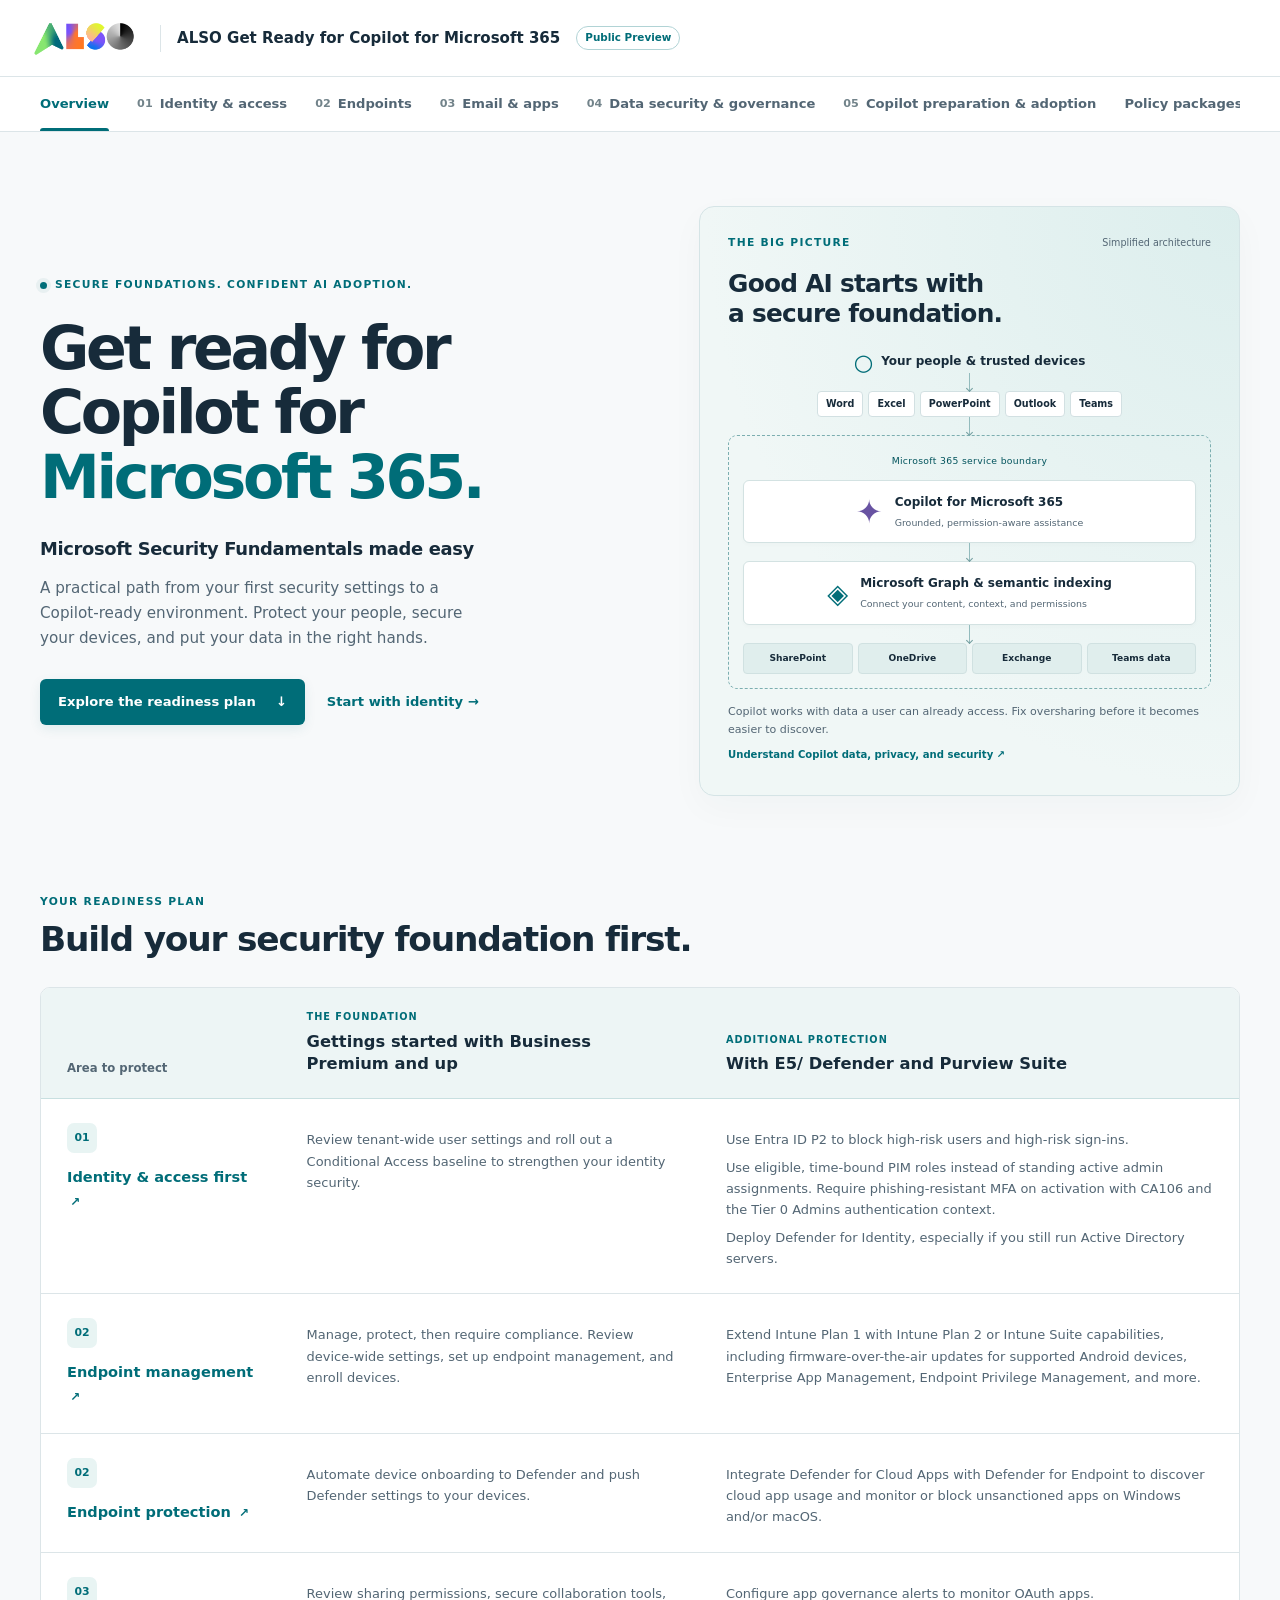
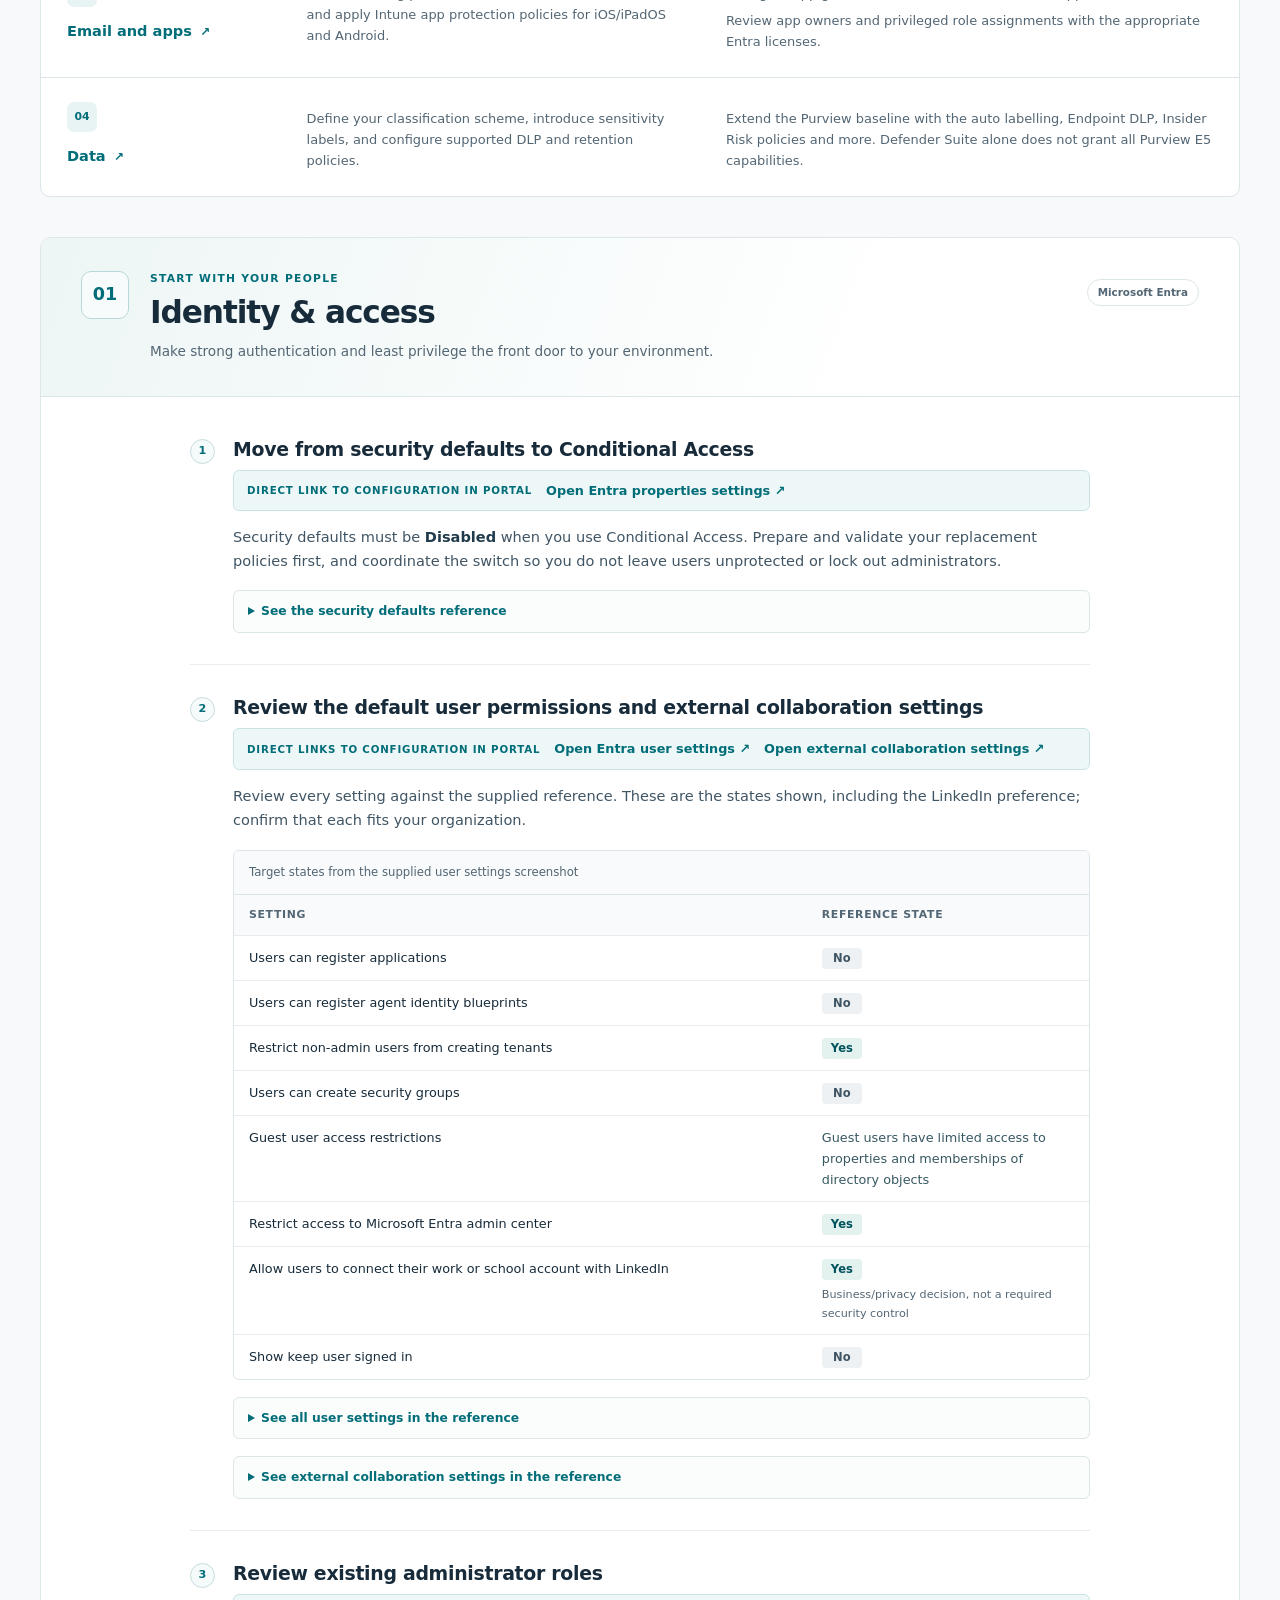
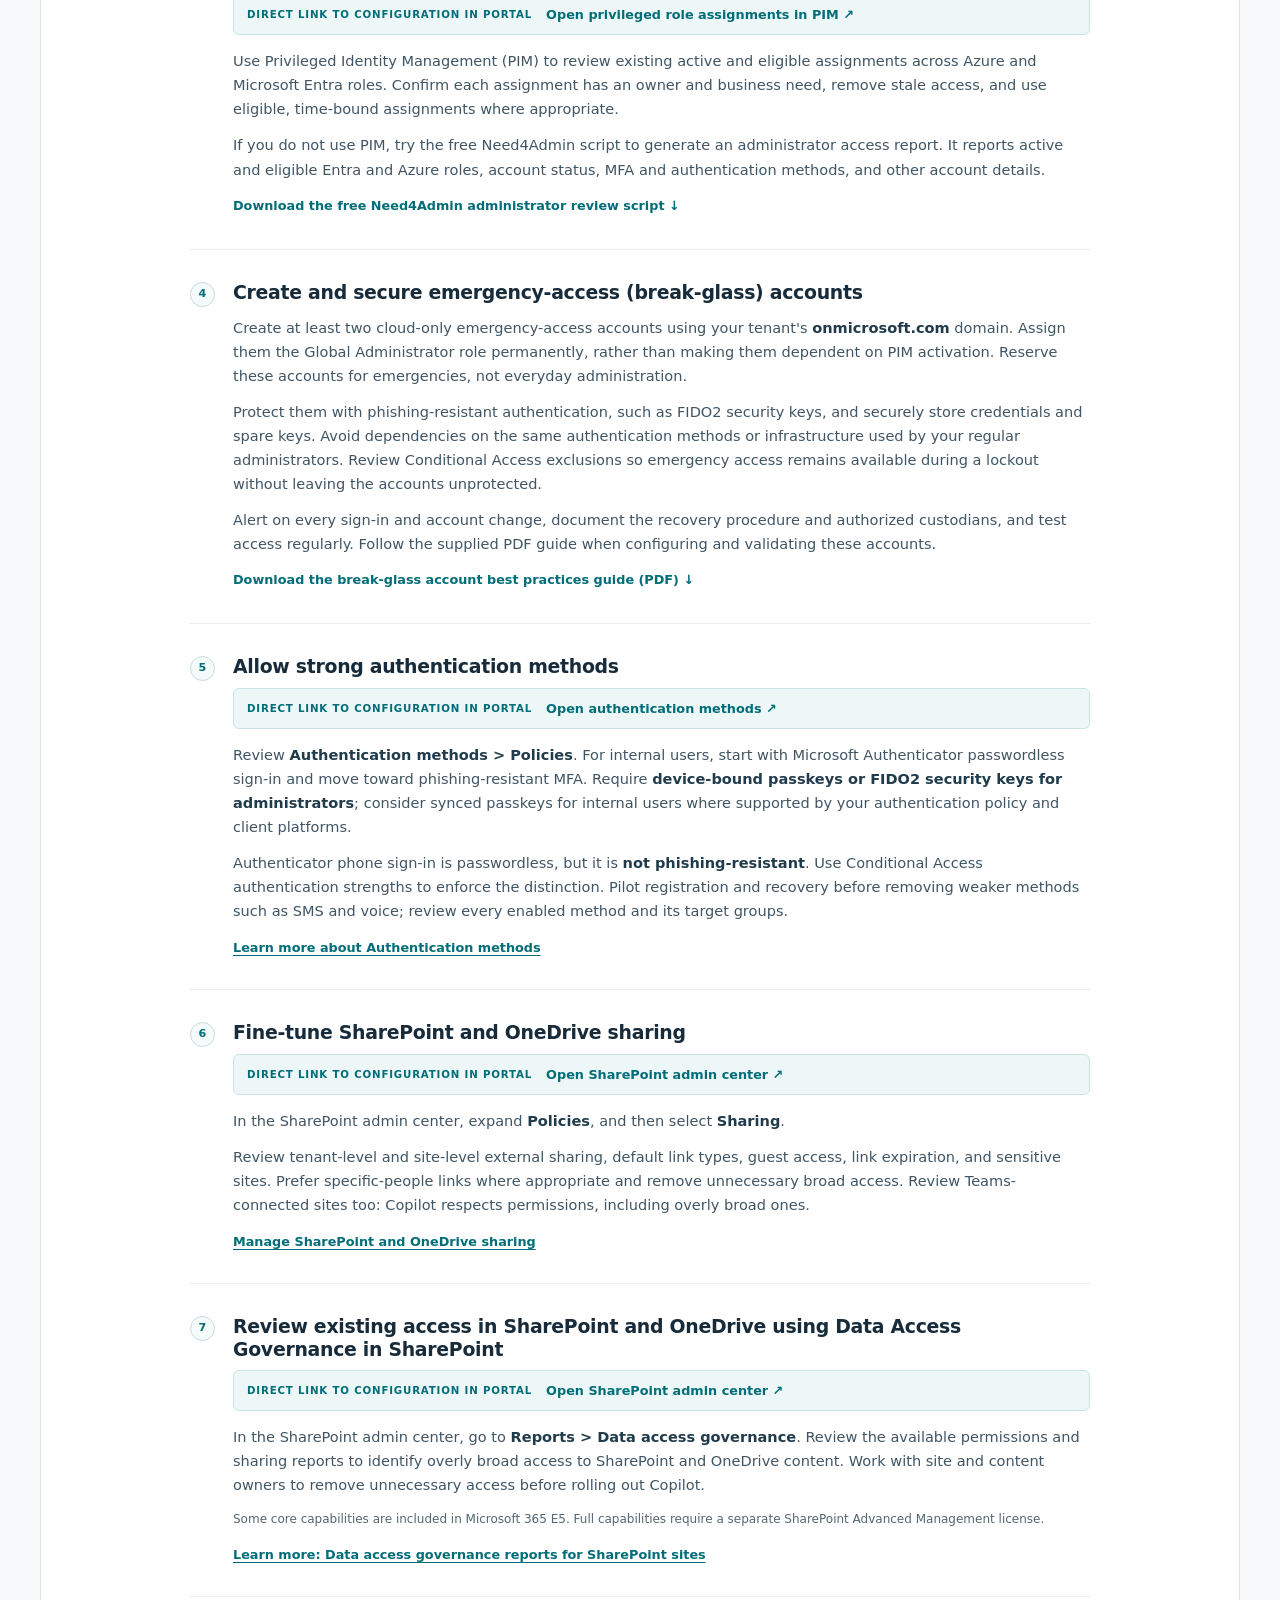
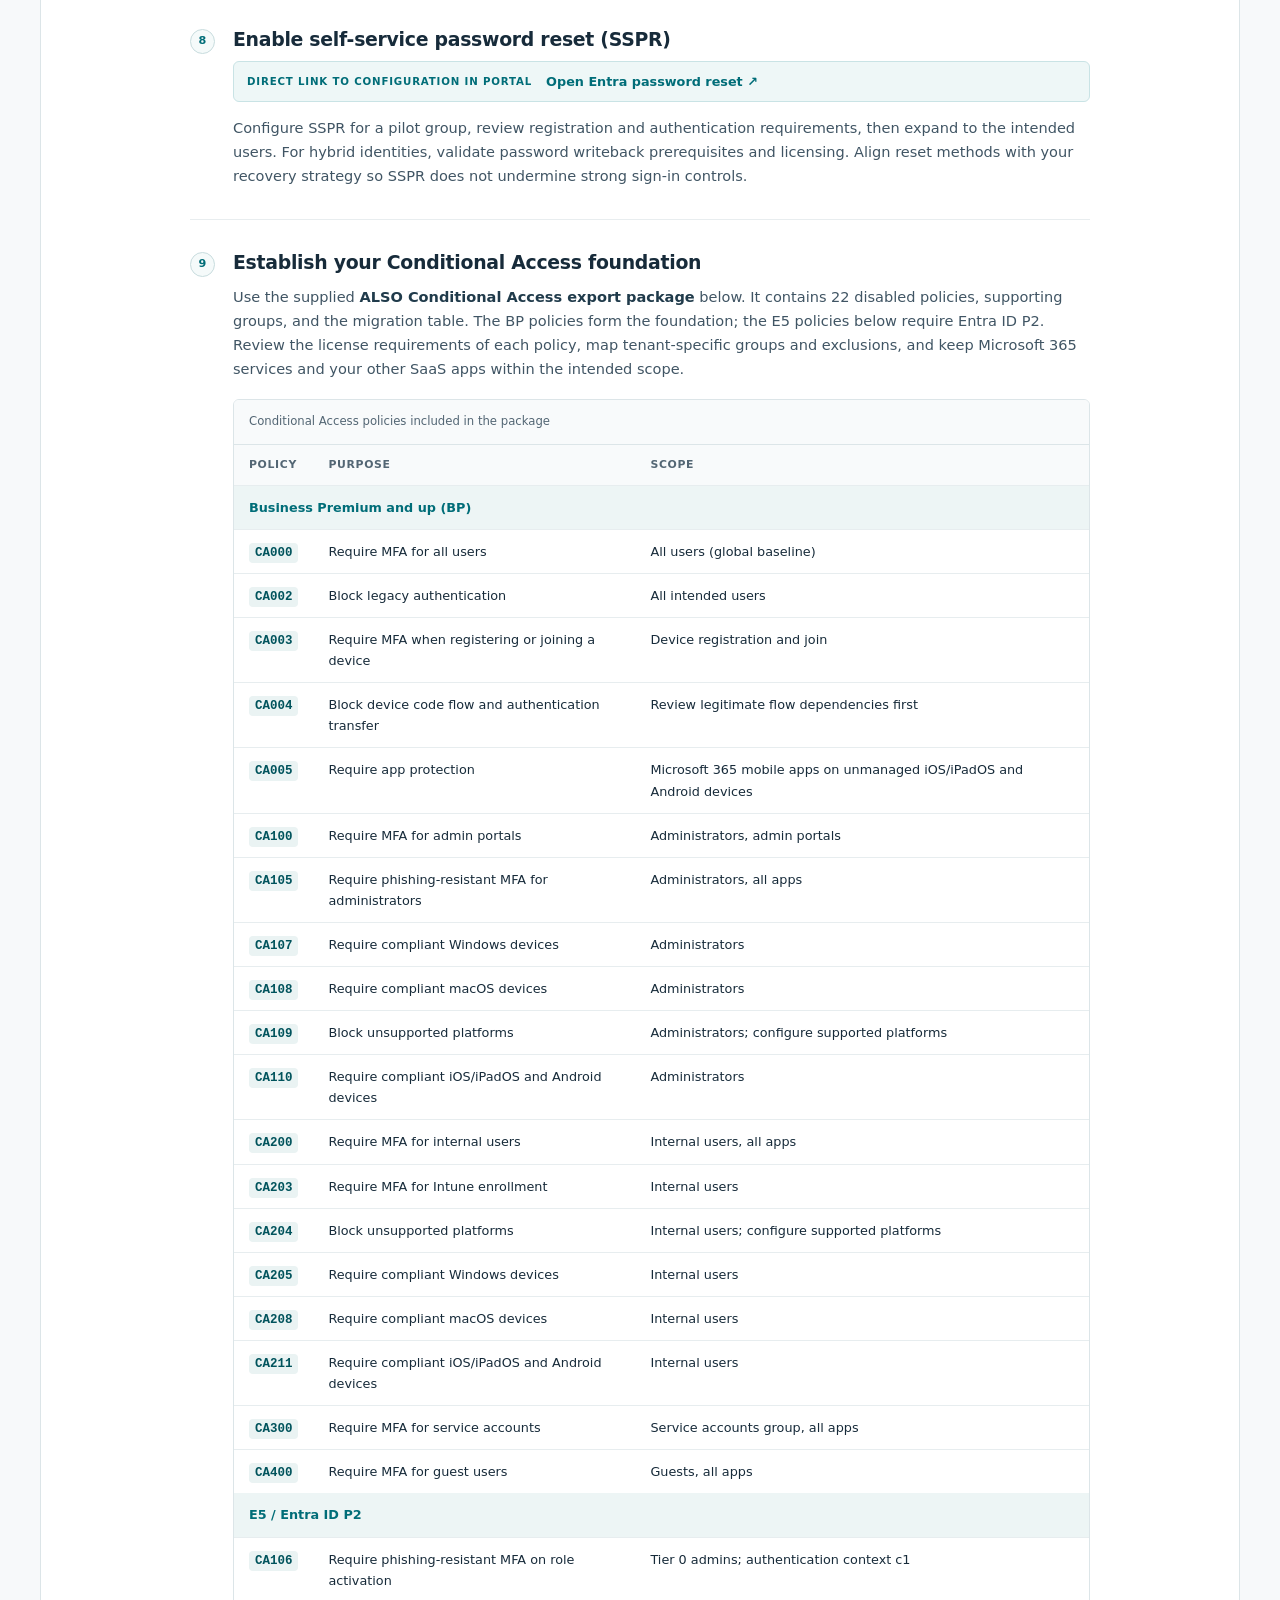
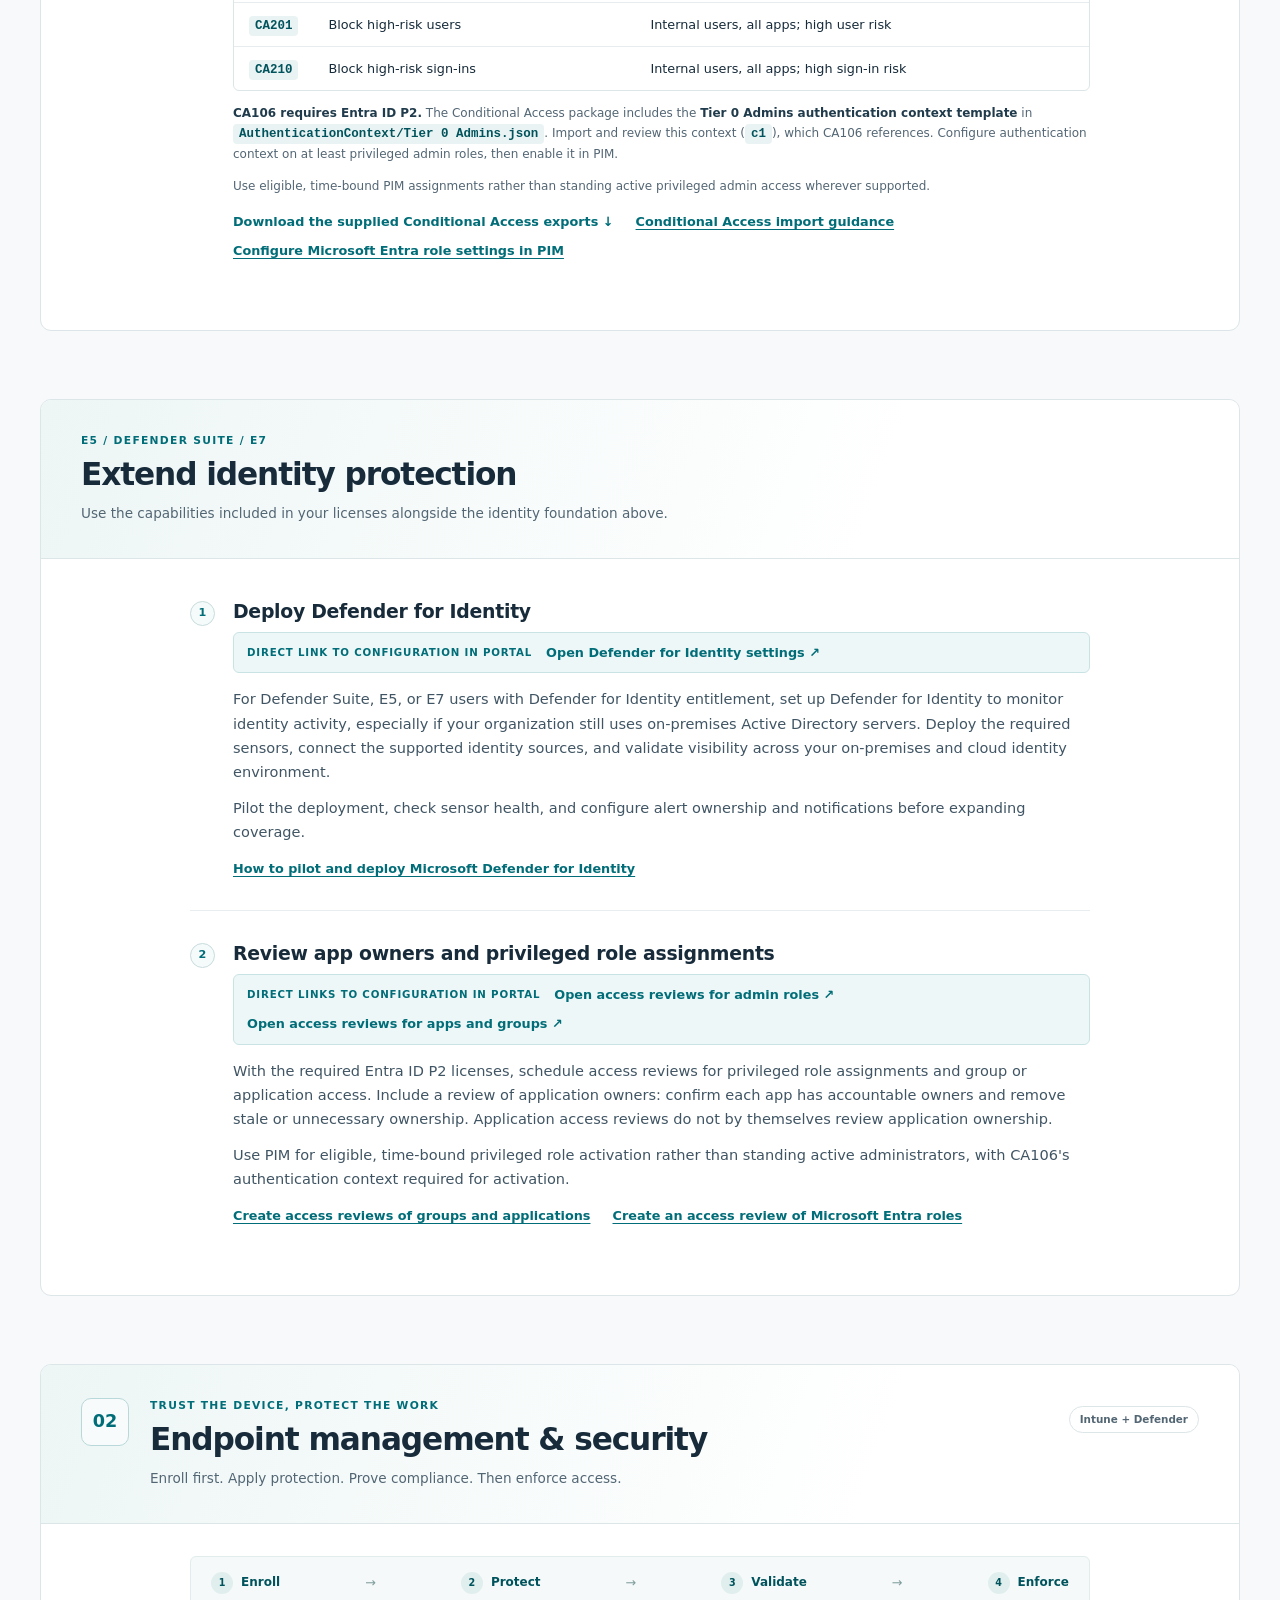
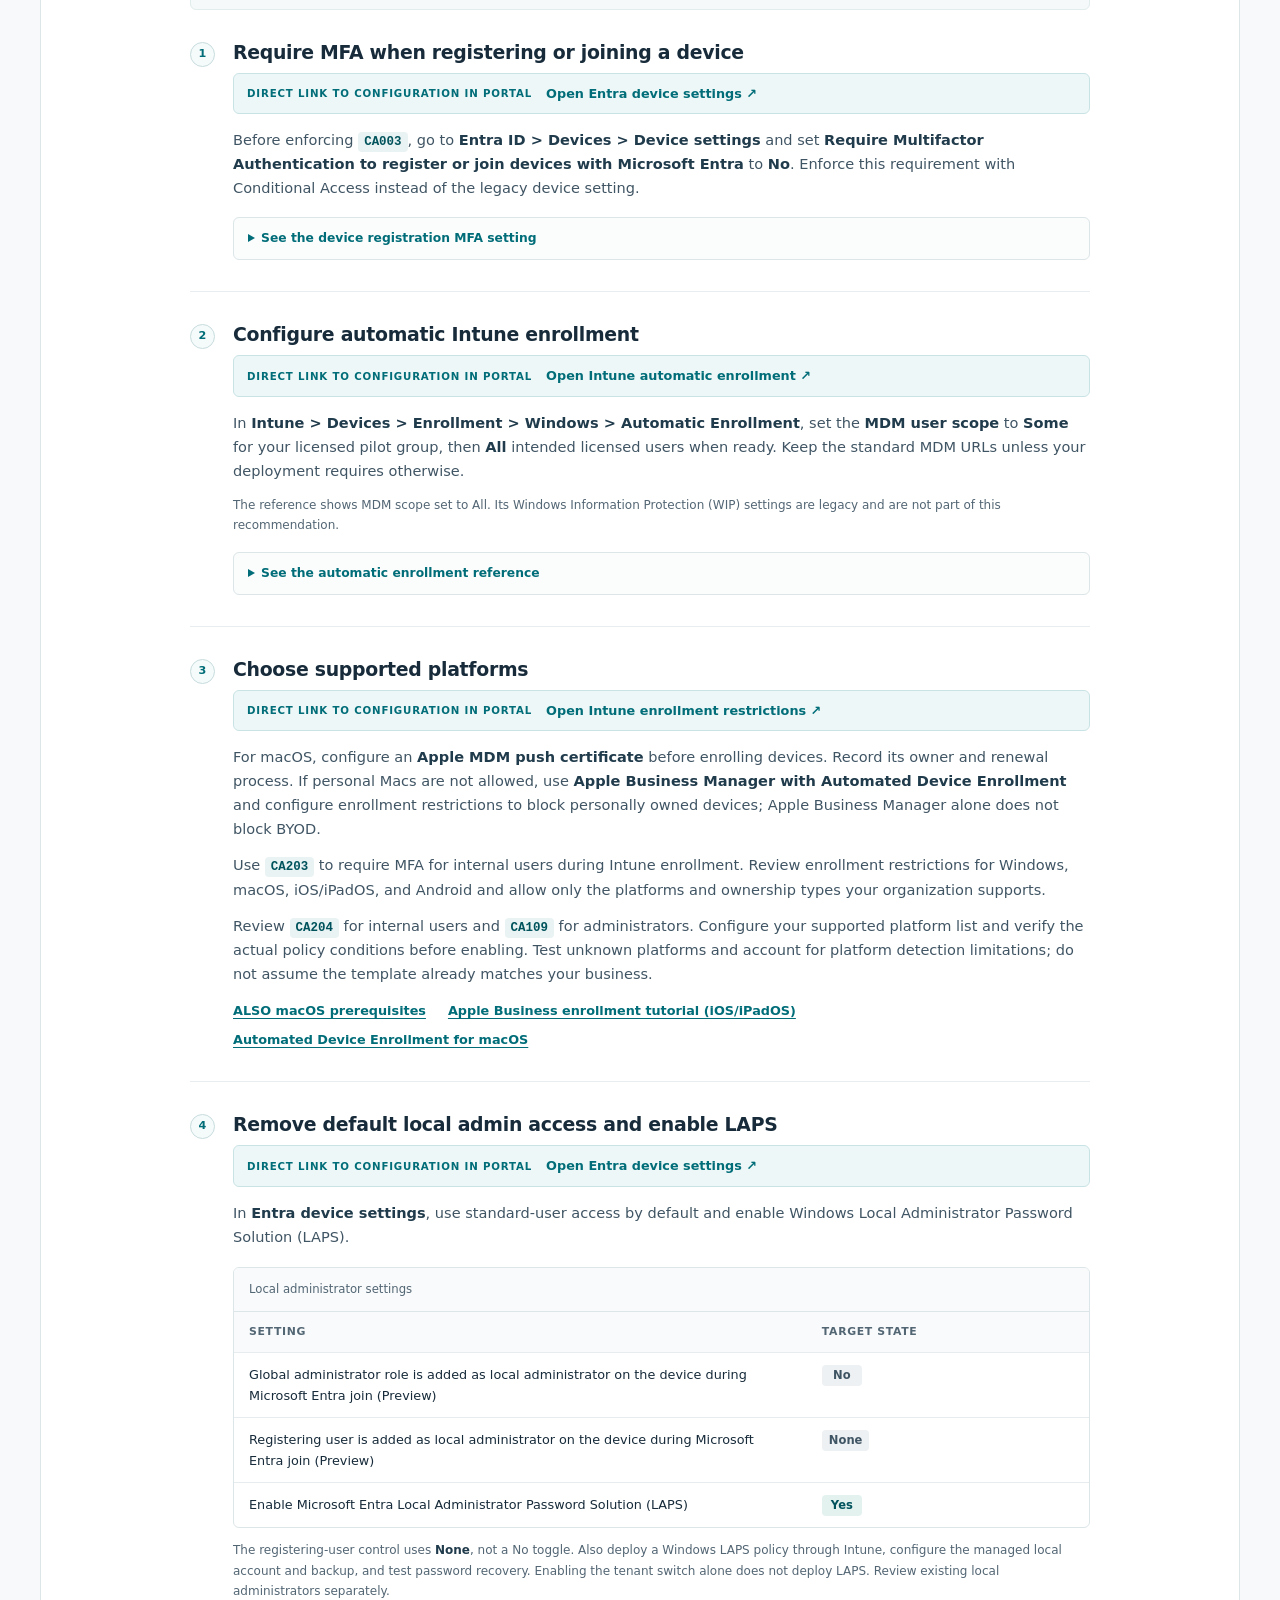
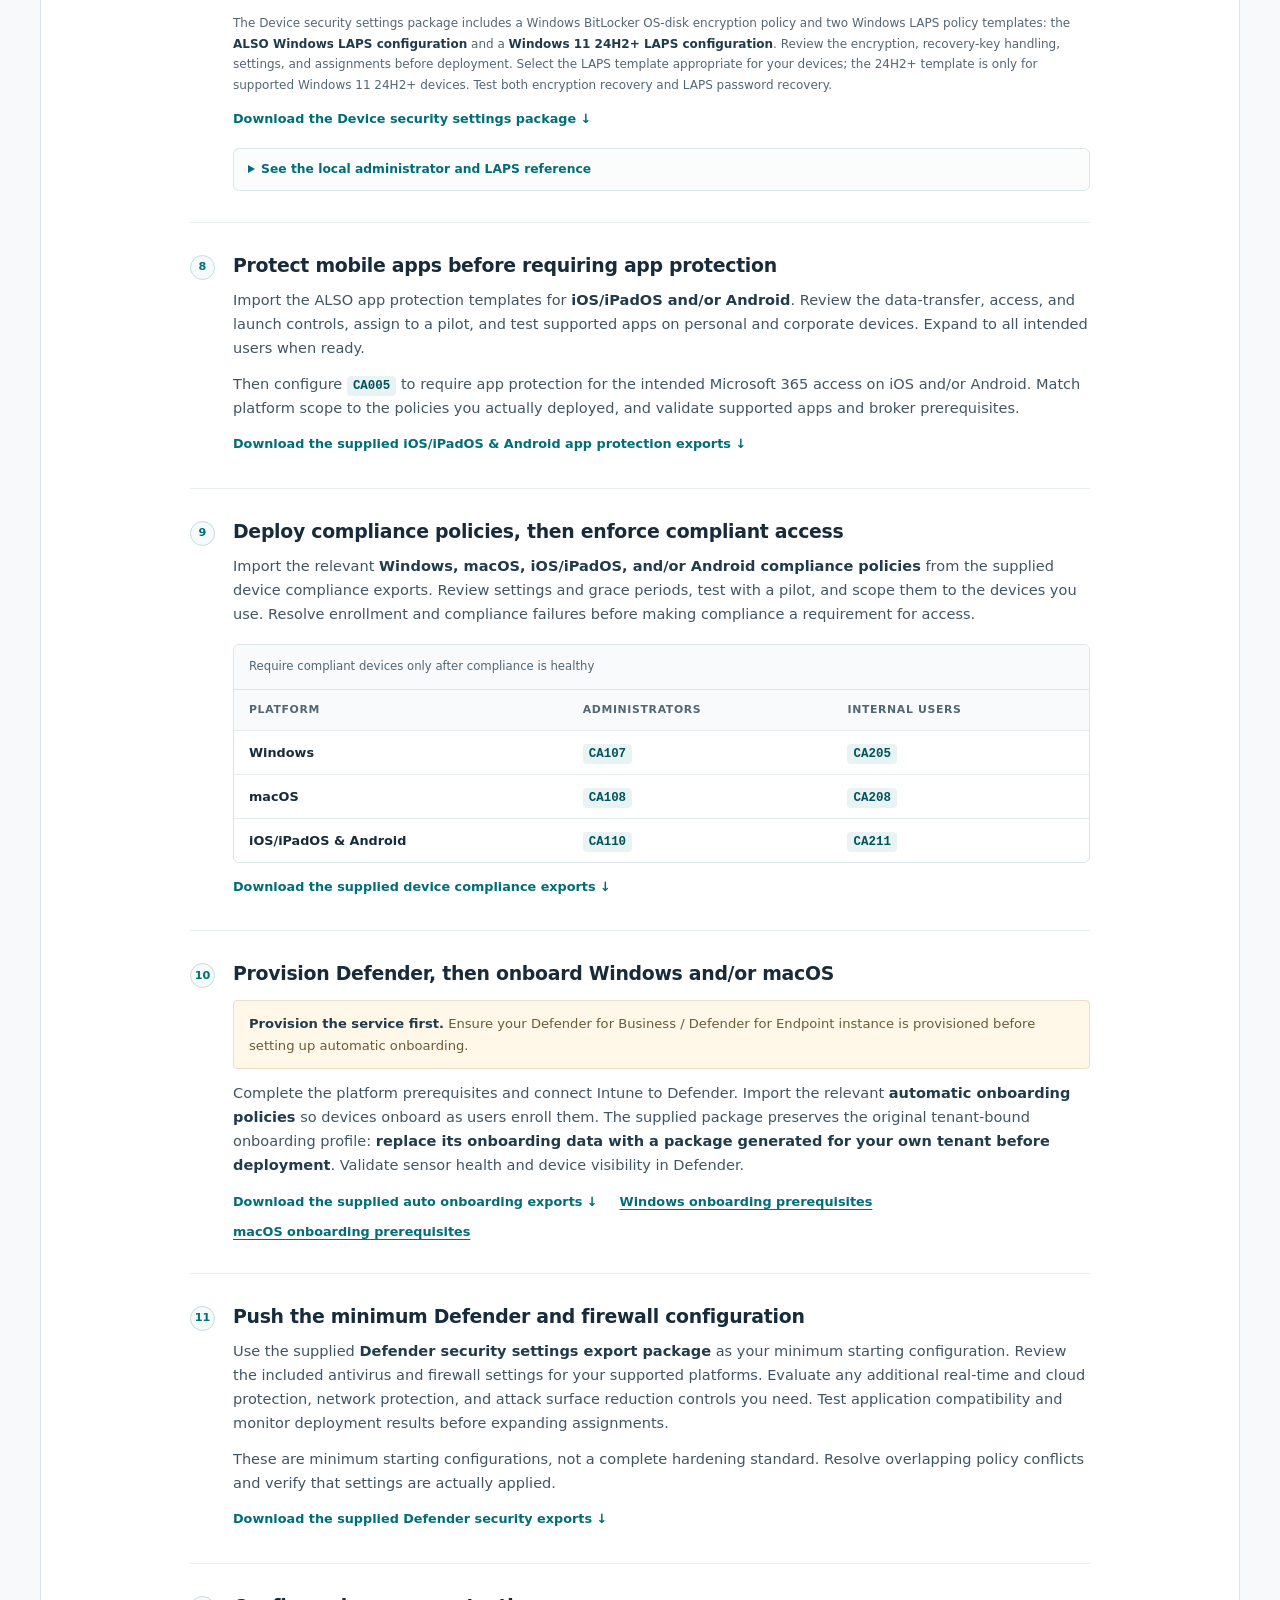
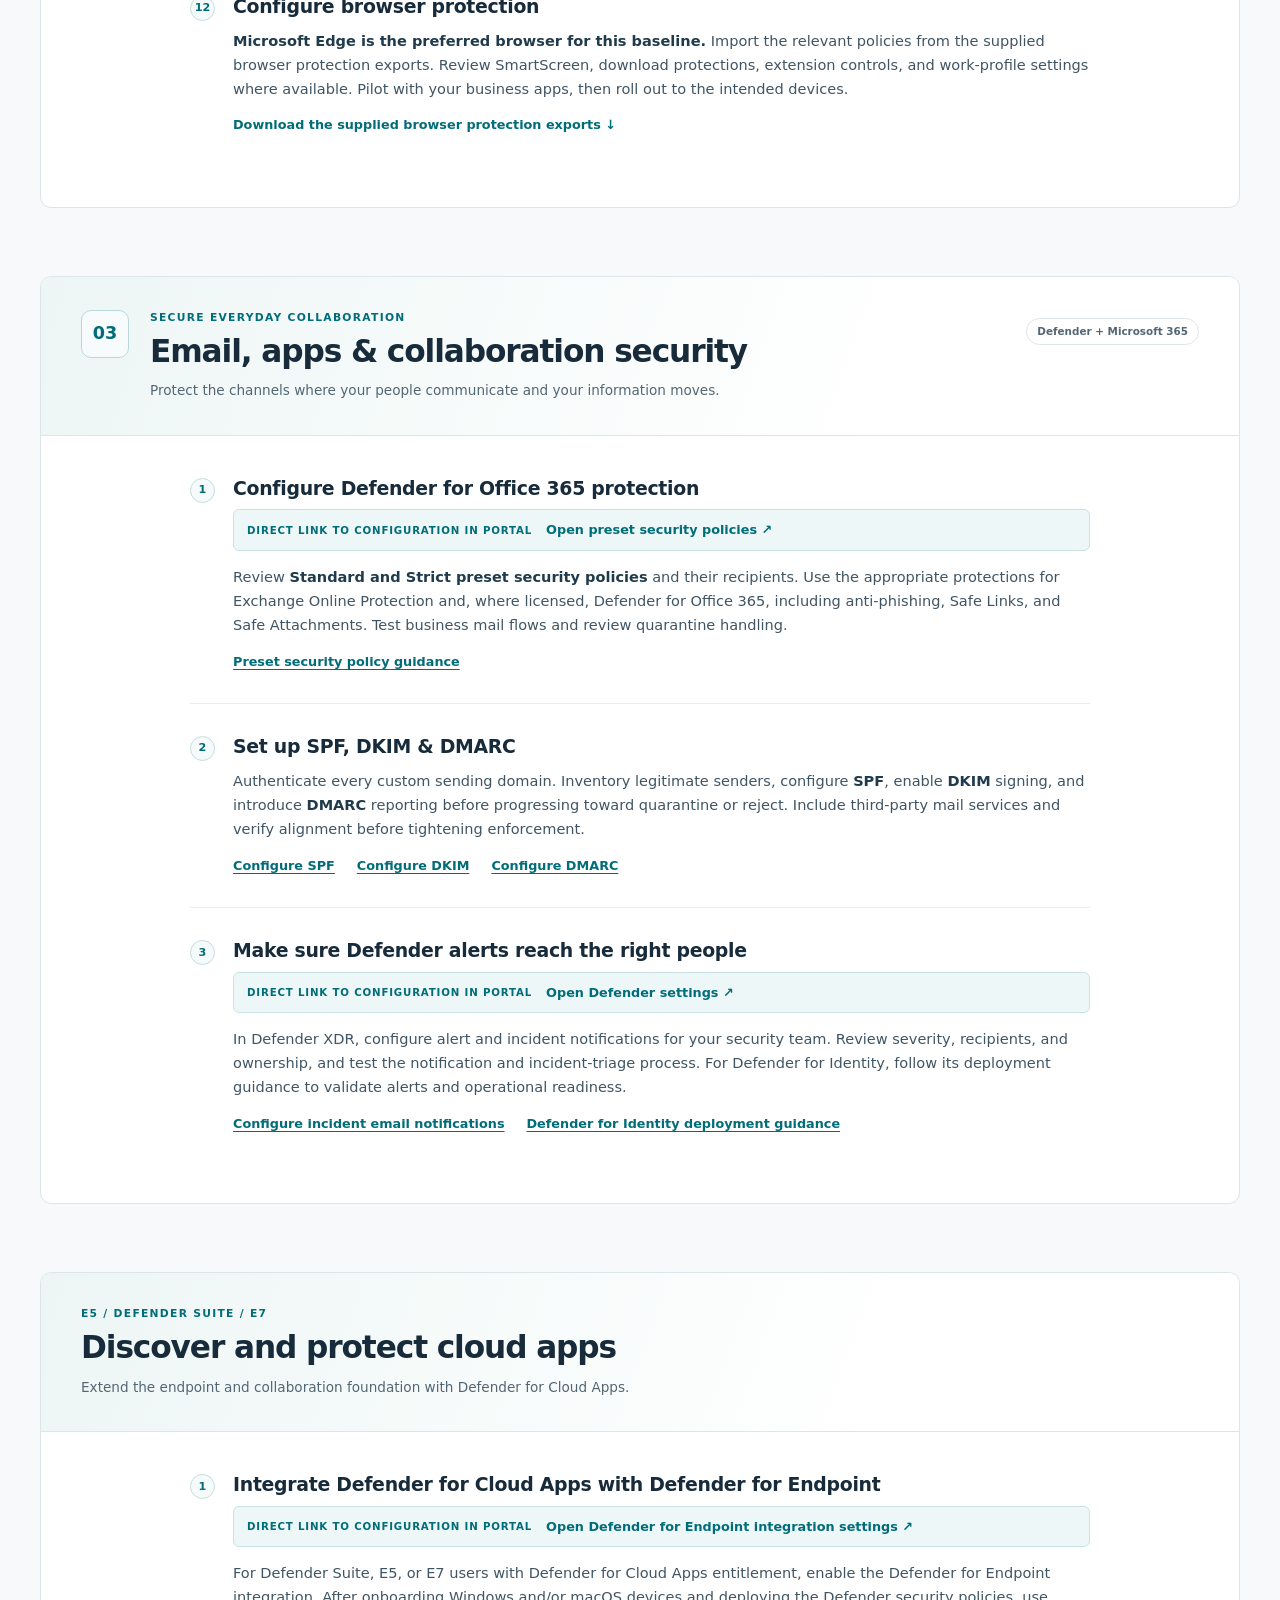
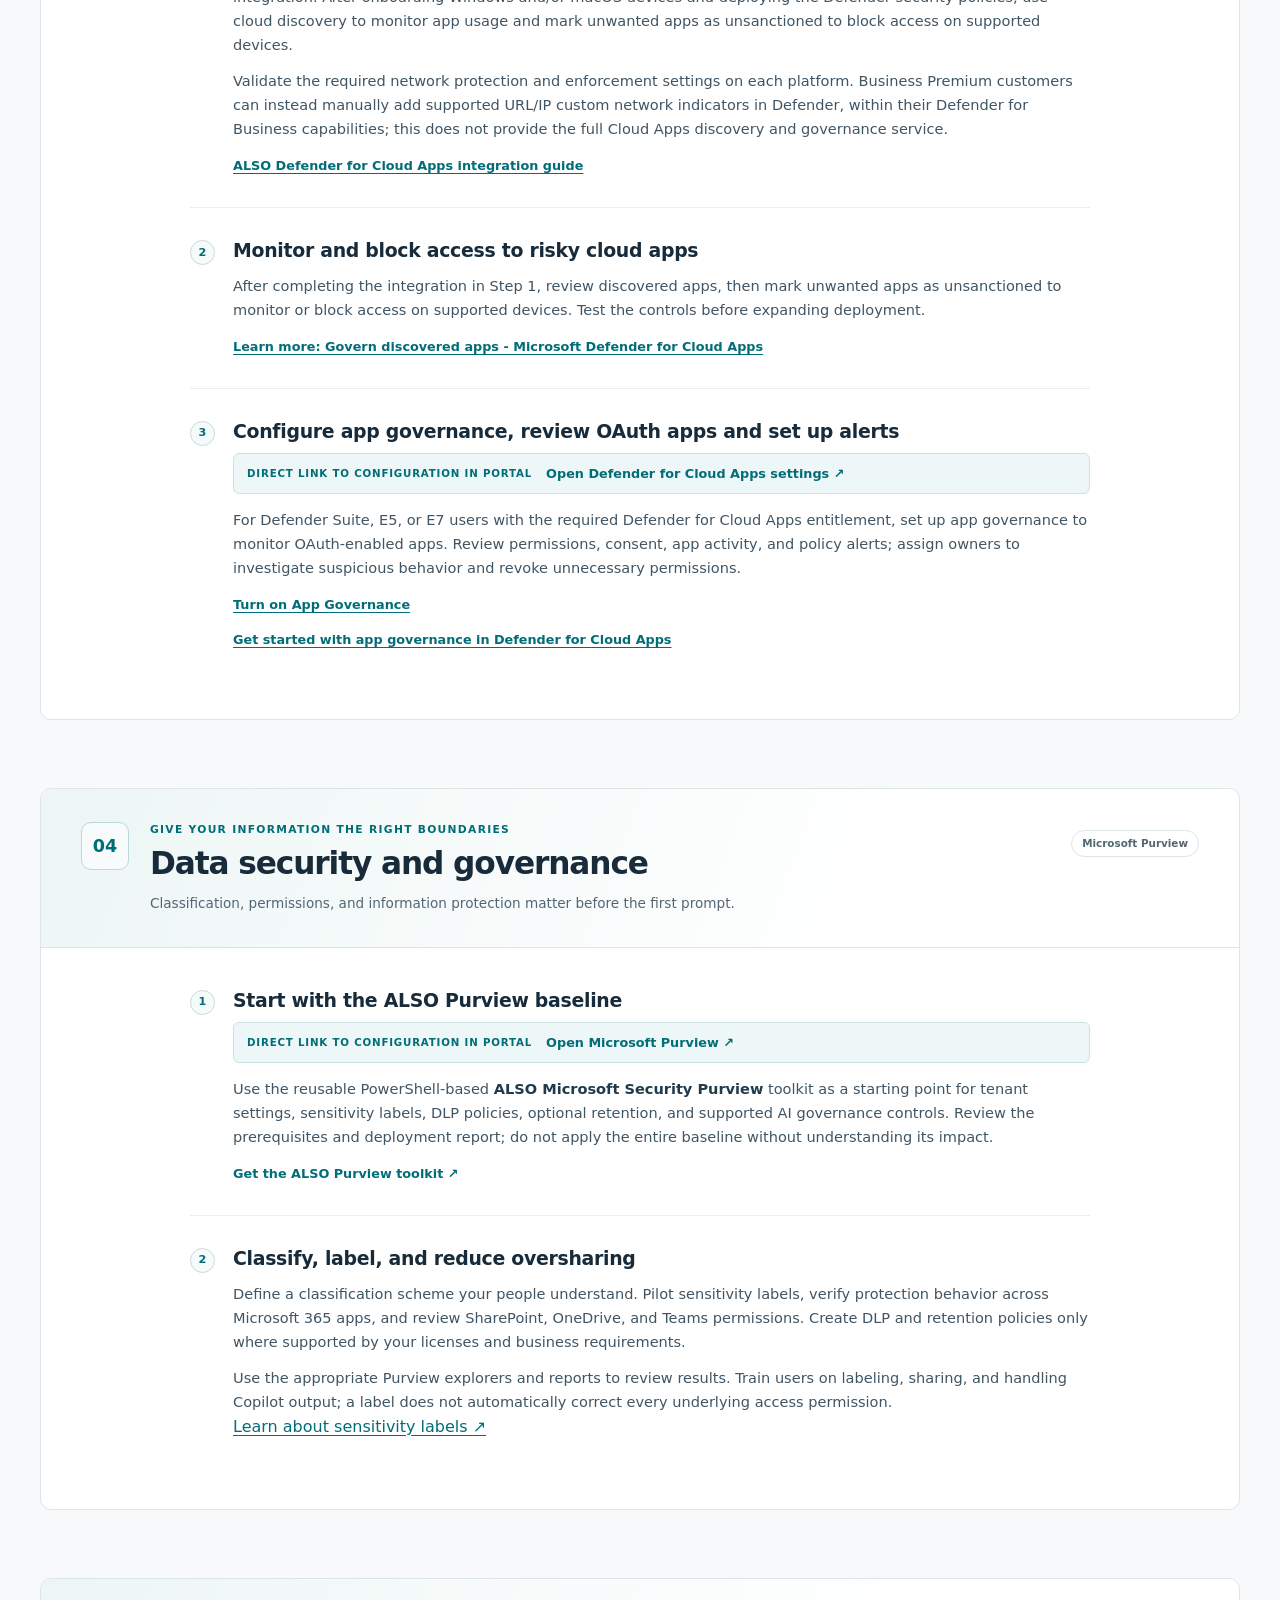
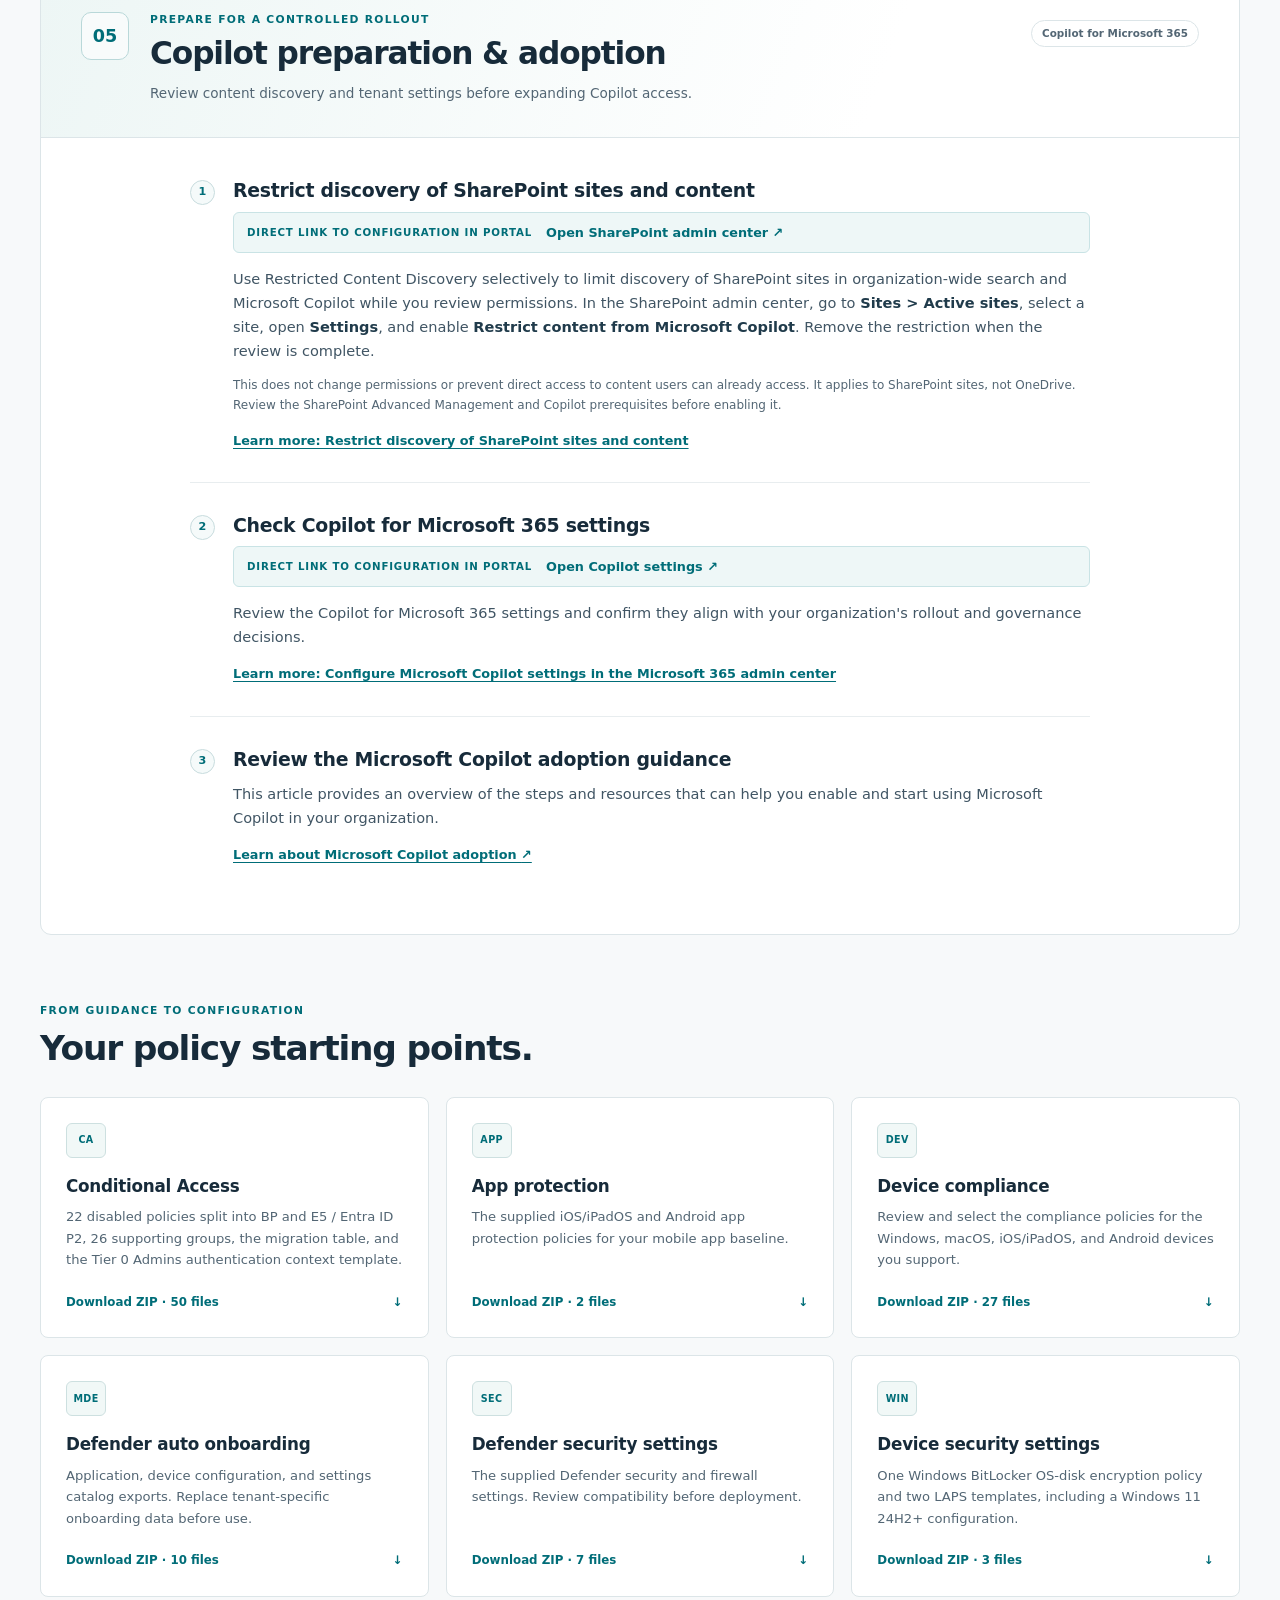
==== site/index.html @ fd9fb29f "Remove package references from risky apps step Co-authored-by: Copilot App <223556219+Copilot@users." ====
<!doctype html>
<html lang="en">
<head>
  <meta charset="utf-8">
  <meta name="viewport" content="width=device-width, initial-scale=1">
  <meta name="theme-color" content="#006d78">
  <meta name="description" content="Microsoft security fundamentals made easy. An ALSO step-by-step guide to securing identities, devices, collaboration, and data before deploying Copilot for Microsoft 365.">
  <title>ALSO Get Ready for Copilot for Microsoft 365</title>
  <link rel="icon" href="assets/favicon.svg" type="image/svg+xml">
  <link rel="stylesheet" href="styles.css">
  <script src="site.js" defer></script>
</head>
<body>
  <a class="skip-link" href="#main">Skip to guide</a>
  <header class="site-header">
    <div class="header-inner">
      <a class="brand" href="#main" aria-label="ALSO Get Ready for Copilot for Microsoft 365 home">
        <img src="assets/also-logo.png" alt="ALSO" class="brand-logo" width="112" height="37">
        <span class="brand-divider" aria-hidden="true"></span>
        <span class="brand-product">ALSO Get Ready for Copilot for Microsoft 365</span>
        <span class="preview-badge">Public Preview</span>
      </a>
    </div>
  </header>

  <nav class="chapter-nav" aria-label="Guide chapters">
    <div class="nav-inner">
      <a href="#overview" aria-current="location">Overview</a>
      <a href="#identity"><span>01</span> Identity &amp; access</a>
      <a href="#endpoints"><span>02</span> Endpoints</a>
      <a href="#collaboration"><span>03</span> Email &amp; apps</a>
      <a href="#data"><span>04</span> Data security &amp; governance</a>
      <a href="#copilot-preparation"><span>05</span> Copilot preparation &amp; adoption</a>
      <a href="#packages">Policy packages <span aria-hidden="true">&#8599;</span></a>
    </div>
  </nav>

  <main id="main">
    <section class="hero section-width" id="overview" aria-labelledby="hero-title">
      <div class="hero-copy">
        <p class="eyebrow"><span class="status-dot" aria-hidden="true"></span> Secure foundations. Confident AI adoption.</p>
        <h1 id="hero-title">Get ready for<br>Copilot for<br><span>Microsoft 365.</span></h1>
        <p class="hero-subtitle">Microsoft Security Fundamentals made easy</p>
        <p class="hero-description">A practical path from your first security settings to a Copilot-ready environment. Protect your people, secure your devices, and put your data in the right hands.</p>
        <div class="hero-actions">
          <a class="button primary" href="#readiness">Explore the readiness plan <span aria-hidden="true">&#8595;</span></a>
          <a class="text-link" href="#identity">Start with identity <span aria-hidden="true">&#8594;</span></a>
        </div>
      </div>

      <figure class="architecture" aria-labelledby="architecture-title">
        <div class="diagram-topline"><span class="eyebrow">The big picture</span><span class="diagram-label">Simplified architecture</span></div>
        <h2 id="architecture-title">Good AI starts with<br>a secure foundation.</h2>
        <div class="diagram-people"><span class="people-icon" aria-hidden="true">&#9675;</span> Your people &amp; trusted devices</div>
        <div class="connector" aria-hidden="true"></div>
        <div class="app-strip"><span>Word</span><span>Excel</span><span>PowerPoint</span><span>Outlook</span><span>Teams</span></div>
        <div class="connector" aria-hidden="true"></div>
        <div class="service-boundary">
          <span class="boundary-label">Microsoft 365 service boundary</span>
          <div class="copilot-node"><span class="spark" aria-hidden="true">&#10022;</span><div><strong>Copilot for Microsoft 365</strong><small>Grounded, permission-aware assistance</small></div></div>
          <div class="connector" aria-hidden="true"></div>
          <div class="graph-node"><span class="graph-symbol" aria-hidden="true">&#9672;</span><div><strong>Microsoft Graph &amp; semantic indexing</strong><small>Connect your content, context, and permissions</small></div></div>
          <div class="connector" aria-hidden="true"></div>
          <div class="data-nodes"><span>SharePoint</span><span>OneDrive</span><span>Exchange</span><span>Teams data</span></div>
        </div>
        <figcaption>Copilot works with data a user can already access. Fix oversharing before it becomes easier to discover.</figcaption>
        <a class="diagram-source" href="https://learn.microsoft.com/en-us/copilot/microsoft-365/microsoft-365-copilot-privacy">Understand Copilot data, privacy, and security <span aria-hidden="true">&#8599;</span></a>
      </figure>
    </section>

    <section class="readiness section-width" id="readiness" aria-labelledby="readiness-title">
      <div class="section-heading">
        <div><p class="eyebrow">Your readiness plan</p><h2 id="readiness-title">Build your security foundation first.</h2></div>
      </div>
      <div class="matrix-scroll">
        <table class="readiness-matrix">
          <caption class="sr-only">Security foundation recommendations by protection area</caption>
          <thead><tr><th scope="col">Area to protect</th><th scope="col"><span class="tier-label">The foundation</span>Gettings started with Business Premium and up</th><th scope="col"><span class="tier-label">Additional protection</span>With E5/ Defender and Purview Suite</th></tr></thead>
          <tbody>
            <tr><th scope="row"><a href="#identity"><span class="area-icon" aria-hidden="true">01</span>Identity &amp; access first <span aria-hidden="true">&#8599;</span></a></th><td><p>Review tenant-wide user settings and roll out a Conditional Access baseline to strengthen your identity security.</p></td><td><p>Use Entra ID P2 to block high-risk users and high-risk sign-ins.</p><p>Use eligible, time-bound PIM roles instead of standing active admin assignments. Require phishing-resistant MFA on activation with CA106 and the Tier 0 Admins authentication context.</p><p>Deploy Defender for Identity, especially if you still run Active Directory servers.</p></td></tr>
            <tr><th scope="row"><a href="#endpoints"><span class="area-icon" aria-hidden="true">02</span>Endpoint management <span aria-hidden="true">&#8599;</span></a></th><td><p>Manage, protect, then require compliance. Review device-wide settings, set up endpoint management, and enroll devices.</p></td><td><p>Extend Intune Plan 1 with Intune Plan 2 or Intune Suite capabilities, including firmware-over-the-air updates for supported Android devices, Enterprise App Management, Endpoint Privilege Management, and more.</p></td></tr>
            <tr><th scope="row"><a href="#endpoints"><span class="area-icon" aria-hidden="true">02</span>Endpoint protection <span aria-hidden="true">&#8599;</span></a></th><td><p>Automate device onboarding to Defender and push Defender settings to your devices.</p></td><td><p>Integrate Defender for Cloud Apps with Defender for Endpoint to discover cloud app usage and monitor or block unsanctioned apps on Windows and/or macOS.</p></td></tr>
            <tr><th scope="row"><a href="#collaboration"><span class="area-icon" aria-hidden="true">03</span>Email and apps <span aria-hidden="true">&#8599;</span></a></th><td><p>Review sharing permissions, secure collaboration tools, and apply Intune app protection policies for iOS/iPadOS and Android.</p></td><td><p>Configure app governance alerts to monitor OAuth apps.</p><p>Review app owners and privileged role assignments with the appropriate Entra licenses.</p></td></tr>
            <tr><th scope="row"><a href="#data"><span class="area-icon" aria-hidden="true">04</span>Data <span aria-hidden="true">&#8599;</span></a></th><td><p>Define your classification scheme, introduce sensitivity labels, and configure supported DLP and retention policies.</p></td><td><p>Extend the Purview baseline with the auto labelling, Endpoint DLP, Insider Risk policies and more. Defender Suite alone does not grant all Purview E5 capabilities.</p></td></tr>
          </tbody>
        </table>
      </div>
    </section>

    <section class="guide-section section-width" id="identity" aria-labelledby="identity-title">
      <div class="chapter-heading">
        <div class="chapter-number">01</div>
        <div><p class="eyebrow">Start with your people</p><h2 id="identity-title">Identity &amp; access</h2><p>Make strong authentication and least privilege the front door to your environment.</p></div>
        <span class="chapter-category">Microsoft Entra</span>
      </div>
      <div class="guide-body">
        <article class="step" id="security-defaults">
          <div class="step-marker">1</div><div class="step-content">
            <h3>Move from security defaults to Conditional Access</h3>
            <div class="portal-links"><span class="portal-tag">Direct link to configuration in portal</span><a class="resource-link" href="https://entra.microsoft.com/#view/Microsoft_AAD_IAM/ActiveDirectoryMenuBlade/~/Properties">Open Entra properties settings <span aria-hidden="true">&#8599;</span></a></div>
            <p>Security defaults must be <strong>Disabled</strong> when you use Conditional Access. Prepare and validate your replacement policies first, and coordinate the switch so you do not leave users unprotected or lock out administrators.</p>
            <details class="visual-reference"><summary>See the security defaults reference</summary><figure><img src="assets/security-defaults.png" alt="Security defaults panel explains that existing Conditional Access policies prevent enabling security defaults." width="1550" height="218"><figcaption>The supplied tenant already uses Conditional Access. Confirm security defaults are disabled in your own tenant; the portal may show a different control before migration.</figcaption></figure></details>
          </div>
        </article>
        <article class="step" id="user-settings">
          <div class="step-marker">2</div><div class="step-content">
            <h3>Review the default user permissions and external collaboration settings</h3>
            <div class="portal-links"><span class="portal-tag">Direct links to configuration in portal</span><a class="resource-link" href="https://entra.microsoft.com/#view/Microsoft_AAD_UsersAndTenants/UserManagementMenuBlade/~/UserSettings">Open Entra user settings <span aria-hidden="true">&#8599;</span></a><a class="resource-link" href="https://entra.microsoft.com/#view/Microsoft_AAD_IAM/AllowlistPolicyBlade">Open external collaboration settings <span aria-hidden="true">&#8599;</span></a></div>
            <p>Review every setting against the supplied reference. These are the states shown, including the LinkedIn preference; confirm that each fits your organization.</p>
            <div class="table-wrap"><table class="settings-table"><caption>Target states from the supplied user settings screenshot</caption><thead><tr><th scope="col">Setting</th><th scope="col">Reference state</th></tr></thead><tbody>
              <tr><td>Users can register applications</td><td><span class="setting-value">No</span></td></tr>
              <tr><td>Users can register agent identity blueprints</td><td><span class="setting-value">No</span></td></tr>
              <tr><td>Restrict non-admin users from creating tenants</td><td><span class="setting-value yes">Yes</span></td></tr>
              <tr><td>Users can create security groups</td><td><span class="setting-value">No</span></td></tr>
              <tr><td>Guest user access restrictions</td><td>Guest users have limited access to properties and memberships of directory objects</td></tr>
              <tr><td>Restrict access to Microsoft Entra admin center</td><td><span class="setting-value yes">Yes</span></td></tr>
              <tr><td>Allow users to connect their work or school account with LinkedIn</td><td><span class="setting-value yes">Yes</span> <small>Business/privacy decision, not a required security control</small></td></tr>
              <tr><td>Show keep user signed in</td><td><span class="setting-value">No</span></td></tr>
            </tbody></table></div>
            <details class="visual-reference"><summary>See all user settings in the reference</summary><figure><img src="assets/user-settings.png" alt="Entra user settings with the eight target states listed in the table above." width="1239" height="1032"><figcaption>Reference configuration. Preview settings and names can change as Microsoft updates the portal.</figcaption></figure></details>
            <details class="visual-reference"><summary>See external collaboration settings in the reference</summary><figure><img src="assets/external-collaboration.png" alt="Microsoft Entra external collaboration settings showing guest access, invitations, self-service sign-up, external user leave settings, and collaboration restrictions." width="1456" height="993"><figcaption>Supplied reference image. Review guest access, invitation, self-service sign-up, and domain restrictions against your organization's requirements.</figcaption></figure></details>
          </div>
        </article>
        <article class="step" id="admin-role-review">
          <div class="step-marker">3</div><div class="step-content">
            <h3>Review existing administrator roles</h3>
            <div class="portal-links"><span class="portal-tag">Direct link to configuration in portal</span><a class="resource-link" href="https://entra.microsoft.com/#view/Microsoft_Azure_PIMCommon/ResourceMenuBlade/~/members/resourceId//resourceType/tenant/provider/aadroles">Open privileged role assignments in PIM <span aria-hidden="true">&#8599;</span></a></div>
            <p>Use Privileged Identity Management (PIM) to review existing active and eligible assignments across Azure and Microsoft Entra roles. Confirm each assignment has an owner and business need, remove stale access, and use eligible, time-bound assignments where appropriate.</p>
            <p>If you do not use PIM, try the free Need4Admin script to generate an administrator access report. It reports active and eligible Entra and Azure roles, account status, MFA and authentication methods, and other account details.</p>
            <a class="resource-link" href="downloads/Need4Admin-main.zip" download>Download the free Need4Admin administrator review script <span aria-hidden="true">&#8595;</span></a>
          </div>
        </article>
        <article class="step" id="break-glass">
          <div class="step-marker">4</div><div class="step-content">
            <h3>Create and secure emergency-access (break-glass) accounts</h3>
            <p>Create at least two cloud-only emergency-access accounts using your tenant's <strong>onmicrosoft.com</strong> domain. Assign them the Global Administrator role permanently, rather than making them dependent on PIM activation. Reserve these accounts for emergencies, not everyday administration.</p>
            <p>Protect them with phishing-resistant authentication, such as FIDO2 security keys, and securely store credentials and spare keys. Avoid dependencies on the same authentication methods or infrastructure used by your regular administrators. Review Conditional Access exclusions so emergency access remains available during a lockout without leaving the accounts unprotected.</p>
            <p>Alert on every sign-in and account change, document the recovery procedure and authorized custodians, and test access regularly. Follow the supplied PDF guide when configuring and validating these accounts.</p>
            <a class="resource-link" href="downloads/break-glass-account-best-practices.pdf" download>Download the break-glass account best practices guide (PDF) <span aria-hidden="true">&#8595;</span></a>
          </div>
        </article>
        <article class="step" id="authentication">
          <div class="step-marker">5</div><div class="step-content">
            <h3>Allow strong authentication methods</h3>
            <div class="portal-links"><span class="portal-tag">Direct link to configuration in portal</span><a class="resource-link" href="https://entra.microsoft.com/#view/Microsoft_AAD_IAM/AuthenticationMethodsMenuBlade/~/AdminAuthMethods">Open authentication methods <span aria-hidden="true">&#8599;</span></a></div>
            <p>Review <strong>Authentication methods &gt; Policies</strong>. For internal users, start with Microsoft Authenticator passwordless sign-in and move toward phishing-resistant MFA. Require <strong>device-bound passkeys or FIDO2 security keys for administrators</strong>; consider synced passkeys for internal users where supported by your authentication policy and client platforms.</p>
            <p>Authenticator phone sign-in is passwordless, but it is <strong>not phishing-resistant</strong>. Use Conditional Access authentication strengths to enforce the distinction. Pilot registration and recovery before removing weaker methods such as SMS and voice; review every enabled method and its target groups.</p>
            <div class="resource-links"><a href="https://learn.microsoft.com/en-us/entra/identity/authentication/concept-authentication-methods-manage">Learn more about Authentication methods</a></div>
          </div>
        </article>
        <article class="step" id="sharing">
          <div class="step-marker">6</div><div class="step-content">
            <h3>Fine-tune SharePoint and OneDrive sharing</h3>
            <div class="portal-links"><span class="portal-tag">Direct link to configuration in portal</span><a class="resource-link" href="https://admin.microsoft.com/sharepoint">Open SharePoint admin center <span aria-hidden="true">&#8599;</span></a></div>
            <p>In the SharePoint admin center, expand <strong>Policies</strong>, and then select <strong>Sharing</strong>.</p>
            <p>Review tenant-level and site-level external sharing, default link types, guest access, link expiration, and sensitive sites. Prefer specific-people links where appropriate and remove unnecessary broad access. Review Teams-connected sites too: Copilot respects permissions, including overly broad ones.</p>
            <div class="resource-links"><a href="https://learn.microsoft.com/en-us/sharepoint/turn-external-sharing-on-or-off">Manage SharePoint and OneDrive sharing</a></div>
          </div>
        </article>
        <article class="step" id="data-access-governance">
          <div class="step-marker">7</div><div class="step-content">
            <h3>Review existing access in SharePoint and OneDrive using Data Access Governance in SharePoint</h3>
            <div class="portal-links"><span class="portal-tag">Direct link to configuration in portal</span><a class="resource-link" href="https://admin.microsoft.com/sharepoint">Open SharePoint admin center <span aria-hidden="true">&#8599;</span></a></div>
            <p>In the SharePoint admin center, go to <strong>Reports &gt; Data access governance</strong>. Review the available permissions and sharing reports to identify overly broad access to SharePoint and OneDrive content. Work with site and content owners to remove unnecessary access before rolling out Copilot.</p>
            <p class="small-note">Some core capabilities are included in Microsoft 365 E5. Full capabilities require a separate SharePoint Advanced Management license.</p>
            <div class="resource-links"><a href="https://learn.microsoft.com/en-us/sharepoint/data-access-governance-reports">Learn more: Data access governance reports for SharePoint sites</a></div>
          </div>
        </article>
        <article class="step" id="sspr">
          <div class="step-marker">8</div><div class="step-content">
            <h3>Enable self-service password reset (SSPR)</h3>
            <div class="portal-links"><span class="portal-tag">Direct link to configuration in portal</span><a class="resource-link" href="https://entra.microsoft.com/#view/Microsoft_AAD_IAM/PasswordResetMenuBlade/~/Properties">Open Entra password reset <span aria-hidden="true">&#8599;</span></a></div>
            <p>Configure SSPR for a pilot group, review registration and authentication requirements, then expand to the intended users. For hybrid identities, validate password writeback prerequisites and licensing. Align reset methods with your recovery strategy so SSPR does not undermine strong sign-in controls.</p>
          </div>
        </article>
        <article class="step" id="identity-policies">
          <div class="step-marker">9</div><div class="step-content">
            <h3>Establish your Conditional Access foundation</h3>
            <p>Use the supplied <strong>ALSO Conditional Access export package</strong> below. It contains 22 disabled policies, supporting groups, and the migration table. The BP policies form the foundation; the E5 policies below require Entra ID P2. Review the license requirements of each policy, map tenant-specific groups and exclusions, and keep Microsoft 365 services and your other SaaS apps within the intended scope.</p>
            <div class="table-wrap"><table class="policy-table"><caption>Conditional Access policies included in the package</caption><thead><tr><th scope="col">Policy</th><th scope="col">Purpose</th><th scope="col">Scope</th></tr></thead><tbody>
              <tr class="policy-tier"><th colspan="3" scope="rowgroup">Business Premium and up (BP)</th></tr>
              <tr><td><code>CA000</code></td><td>Require MFA for all users</td><td>All users (global baseline)</td></tr>
              <tr><td><code>CA002</code></td><td>Block legacy authentication</td><td>All intended users</td></tr>
              <tr><td><code>CA003</code></td><td>Require MFA when registering or joining a device</td><td>Device registration and join</td></tr>
              <tr><td><code>CA004</code></td><td>Block device code flow and authentication transfer</td><td>Review legitimate flow dependencies first</td></tr>
              <tr><td><code>CA005</code></td><td>Require app protection</td><td>Microsoft 365 mobile apps on unmanaged iOS/iPadOS and Android devices</td></tr>
              <tr><td><code>CA100</code></td><td>Require MFA for admin portals</td><td>Administrators, admin portals</td></tr>
              <tr><td><code>CA105</code></td><td>Require phishing-resistant MFA for administrators</td><td>Administrators, all apps</td></tr>
              <tr><td><code>CA107</code></td><td>Require compliant Windows devices</td><td>Administrators</td></tr>
              <tr><td><code>CA108</code></td><td>Require compliant macOS devices</td><td>Administrators</td></tr>
              <tr><td><code>CA109</code></td><td>Block unsupported platforms</td><td>Administrators; configure supported platforms</td></tr>
              <tr><td><code>CA110</code></td><td>Require compliant iOS/iPadOS and Android devices</td><td>Administrators</td></tr>
              <tr><td><code>CA200</code></td><td>Require MFA for internal users</td><td>Internal users, all apps</td></tr>
              <tr><td><code>CA203</code></td><td>Require MFA for Intune enrollment</td><td>Internal users</td></tr>
              <tr><td><code>CA204</code></td><td>Block unsupported platforms</td><td>Internal users; configure supported platforms</td></tr>
              <tr><td><code>CA205</code></td><td>Require compliant Windows devices</td><td>Internal users</td></tr>
              <tr><td><code>CA208</code></td><td>Require compliant macOS devices</td><td>Internal users</td></tr>
              <tr><td><code>CA211</code></td><td>Require compliant iOS/iPadOS and Android devices</td><td>Internal users</td></tr>
              <tr><td><code>CA300</code></td><td>Require MFA for service accounts</td><td>Service accounts group, all apps</td></tr>
              <tr><td><code>CA400</code></td><td>Require MFA for guest users</td><td>Guests, all apps</td></tr>
            </tbody><tbody>
              <tr class="policy-tier"><th colspan="3" scope="rowgroup">E5 / Entra ID P2</th></tr>
              <tr><td><code>CA106</code></td><td>Require phishing-resistant MFA on role activation</td><td>Tier 0 admins; authentication context c1</td></tr>
              <tr><td><code>CA201</code></td><td>Block high-risk users</td><td>Internal users, all apps; high user risk</td></tr>
              <tr><td><code>CA210</code></td><td>Block high-risk sign-ins</td><td>Internal users, all apps; high sign-in risk</td></tr>
            </tbody></table></div>
            <p class="small-note"><strong>CA106 requires Entra ID P2.</strong> The Conditional Access package includes the <strong>Tier 0 Admins authentication context template</strong> in <code>AuthenticationContext/Tier 0 Admins.json</code>. Import and review this context (<code>c1</code>), which CA106 references. Configure authentication context on at least privileged admin roles, then enable it in PIM.</p>
            <p class="small-note">Use eligible, time-bound PIM assignments rather than standing active privileged admin access wherever supported.</p>
            <div class="resource-links"><a class="resource-link" href="downloads/conditional-access.zip" download>Download the supplied Conditional Access exports <span aria-hidden="true">&#8595;</span></a><a href="https://github.com/CoC-MS/ALSO-Microsoft-Security-Conditional-Access/blob/main/docs/public/how-to-import.md">Conditional Access import guidance</a><a href="https://learn.microsoft.com/en-us/entra/id-governance/privileged-identity-management/pim-how-to-change-default-settings">Configure Microsoft Entra role settings in PIM</a></div>
          </div>
        </article>
      </div>
    </section>

    <section class="guide-section section-width" id="identity-e5" aria-labelledby="identity-e5-title">
      <div class="chapter-heading">
        <div><p class="eyebrow">E5 / Defender Suite / E7</p><h2 id="identity-e5-title">Extend identity protection</h2><p>Use the capabilities included in your licenses alongside the identity foundation above.</p></div>
      </div>
      <div class="guide-body">
        <article class="step" id="defender-identity">
          <div class="step-marker">1</div><div class="step-content">
            <h3>Deploy Defender for Identity</h3>
            <div class="portal-links"><span class="portal-tag">Direct link to configuration in portal</span><a class="resource-link" href="https://security.microsoft.com/securitysettings/identities?">Open Defender for Identity settings <span aria-hidden="true">&#8599;</span></a></div>
            <p>For Defender Suite, E5, or E7 users with Defender for Identity entitlement, set up Defender for Identity to monitor identity activity, especially if your organization still uses on-premises Active Directory servers. Deploy the required sensors, connect the supported identity sources, and validate visibility across your on-premises and cloud identity environment.</p>
            <p>Pilot the deployment, check sensor health, and configure alert ownership and notifications before expanding coverage.</p>
            <div class="resource-links"><a href="https://learn.microsoft.com/en-us/defender-for-identity/deploy/deploy-defender-identity">How to pilot and deploy Microsoft Defender for Identity</a></div>
          </div>
        </article>
        <article class="step" id="access-reviews">
          <div class="step-marker">2</div><div class="step-content">
            <h3>Review app owners and privileged role assignments</h3>
            <div class="portal-links"><span class="portal-tag">Direct links to configuration in portal</span><a class="resource-link" href="https://entra.microsoft.com/#view/Microsoft_Azure_PIMCommon/ResourceMenuBlade/~/AccessReviews/resourceId//resourceType/tenant/provider/aadroles">Open access reviews for admin roles <span aria-hidden="true">&#8599;</span></a><a class="resource-link" href="https://entra.microsoft.com/#view/Microsoft_AAD_ERM/DashboardBlade/~/Controls">Open access reviews for apps and groups <span aria-hidden="true">&#8599;</span></a></div>
            <p>With the required Entra ID P2 licenses, schedule access reviews for privileged role assignments and group or application access. Include a review of application owners: confirm each app has accountable owners and remove stale or unnecessary ownership. Application access reviews do not by themselves review application ownership.</p>
            <p>Use PIM for eligible, time-bound privileged role activation rather than standing active administrators, with CA106's authentication context required for activation.</p>
            <div class="resource-links"><a href="https://learn.microsoft.com/en-us/entra/id-governance/create-access-review">Create access reviews of groups and applications</a><a href="https://learn.microsoft.com/en-us/entra/id-governance/privileged-identity-management/pim-create-roles-and-resource-roles-review">Create an access review of Microsoft Entra roles</a></div>
          </div>
        </article>
      </div>
    </section>

    <section class="guide-section section-width" id="endpoints" aria-labelledby="endpoints-title">
      <div class="chapter-heading">
        <div class="chapter-number">02</div>
        <div><p class="eyebrow">Trust the device, protect the work</p><h2 id="endpoints-title">Endpoint management &amp; security</h2><p>Enroll first. Apply protection. Prove compliance. Then enforce access.</p></div>
        <span class="chapter-category">Intune + Defender</span>
      </div>
      <div class="guide-body">
        <div class="sequence" aria-label="Endpoint deployment order"><span><b>1</b> Enroll</span><i aria-hidden="true">&#8594;</i><span><b>2</b> Protect</span><i aria-hidden="true">&#8594;</i><span><b>3</b> Validate</span><i aria-hidden="true">&#8594;</i><span><b>4</b> Enforce</span></div>
        <article class="step" id="device-registration">
          <div class="step-marker">1</div><div class="step-content">
            <h3>Require MFA when registering or joining a device</h3>
            <div class="portal-links"><span class="portal-tag">Direct link to configuration in portal</span><a class="resource-link" href="https://entra.microsoft.com/#view/Microsoft_AAD_Devices/DevicesMenuBlade/~/DeviceSettings">Open Entra device settings <span aria-hidden="true">&#8599;</span></a></div>
            <p>Before enforcing <code>CA003</code>, go to <strong>Entra ID &gt; Devices &gt; Device settings</strong> and set <strong>Require Multifactor Authentication to register or join devices with Microsoft Entra</strong> to <strong>No</strong>. Enforce this requirement with Conditional Access instead of the legacy device setting.</p>
            <details class="visual-reference"><summary>See the device registration MFA setting</summary><figure><img src="assets/device-mfa.png" alt="Require Multifactor Authentication to register or join devices with Microsoft Entra is set to No; the portal recommends Conditional Access." width="734" height="150"><figcaption>Set this control to No when Conditional Access enforces registration/join MFA.</figcaption></figure></details>
          </div>
        </article>
        <article class="step" id="mdm">
          <div class="step-marker">2</div><div class="step-content">
            <h3>Configure automatic Intune enrollment</h3>
            <div class="portal-links"><span class="portal-tag">Direct link to configuration in portal</span><a class="resource-link" href="https://intune.microsoft.com/#view/Microsoft_Intune_Enrollment/WindowsEnrollmentMenuBlade/~/autoEnrollment">Open Intune automatic enrollment <span aria-hidden="true">&#8599;</span></a></div>
            <p>In <strong>Intune &gt; Devices &gt; Enrollment &gt; Windows &gt; Automatic Enrollment</strong>, set the <strong>MDM user scope</strong> to <strong>Some</strong> for your licensed pilot group, then <strong>All</strong> intended licensed users when ready. Keep the standard MDM URLs unless your deployment requires otherwise.</p>
            <p class="small-note">The reference shows MDM scope set to All. Its Windows Information Protection (WIP) settings are legacy and are not part of this recommendation.</p>
            <details class="visual-reference"><summary>See the automatic enrollment reference</summary><figure><img src="assets/mdm-enrollment.png" alt="Microsoft Intune automatic enrollment screen with MDM user scope set to All." width="1312" height="865"><figcaption>Use the MDM user scope at the top. Do not copy the deprecated WIP configuration.</figcaption></figure></details>
          </div>
        </article>
        <article class="step" id="apple-enrollment">
          <div class="step-marker">3</div><div class="step-content">
            <h3>Choose supported platforms</h3>
            <div class="portal-links"><span class="portal-tag">Direct link to configuration in portal</span><a class="resource-link" href="https://intune.microsoft.com/#view/Microsoft_Intune_DeviceSettings/DevicesEnrollmentMenu/~/enrollmentRestrictions">Open Intune enrollment restrictions <span aria-hidden="true">&#8599;</span></a></div>
            <p>For macOS, configure an <strong>Apple MDM push certificate</strong> before enrolling devices. Record its owner and renewal process. If personal Macs are not allowed, use <strong>Apple Business Manager with Automated Device Enrollment</strong> and configure enrollment restrictions to block personally owned devices; Apple Business Manager alone does not block BYOD.</p>
            <p>Use <code>CA203</code> to require MFA for internal users during Intune enrollment. Review enrollment restrictions for Windows, macOS, iOS/iPadOS, and Android and allow only the platforms and ownership types your organization supports.</p>
            <p>Review <code>CA204</code> for internal users and <code>CA109</code> for administrators. Configure your supported platform list and verify the actual policy conditions before enabling. Test unknown platforms and account for platform detection limitations; do not assume the template already matches your business.</p>
            <div class="resource-links"><a href="https://github.com/CoC-MS/ALSO-Microsoft-Security-MacOS/blob/main/docs/public/general-prerequisites.md">ALSO macOS prerequisites</a><a href="https://learn.microsoft.com/en-us/intune/intune-service/enrollment/tutorial-use-device-enrollment-program-enroll-ios">Apple Business enrollment tutorial (iOS/iPadOS)</a><a href="https://learn.microsoft.com/en-us/intune/intune-service/enrollment/device-enrollment-program-enroll-macos">Automated Device Enrollment for macOS</a></div>
          </div>
        </article>
        <article class="step" id="local-admin">
          <div class="step-marker">4</div><div class="step-content">
            <h3>Remove default local admin access and enable LAPS</h3>
            <div class="portal-links"><span class="portal-tag">Direct link to configuration in portal</span><a class="resource-link" href="https://entra.microsoft.com/#view/Microsoft_AAD_Devices/DevicesMenuBlade/~/DeviceSettings">Open Entra device settings <span aria-hidden="true">&#8599;</span></a></div>
            <p>In <strong>Entra device settings</strong>, use standard-user access by default and enable Windows Local Administrator Password Solution (LAPS).</p>
            <div class="table-wrap"><table class="settings-table"><caption>Local administrator settings</caption><thead><tr><th scope="col">Setting</th><th scope="col">Target state</th></tr></thead><tbody>
              <tr><td>Global administrator role is added as local administrator on the device during Microsoft Entra join (Preview)</td><td><span class="setting-value">No</span></td></tr>
              <tr><td>Registering user is added as local administrator on the device during Microsoft Entra join (Preview)</td><td><span class="setting-value">None</span></td></tr>
              <tr><td>Enable Microsoft Entra Local Administrator Password Solution (LAPS)</td><td><span class="setting-value yes">Yes</span></td></tr>
            </tbody></table></div>
            <p class="small-note">The registering-user control uses <strong>None</strong>, not a No toggle. Also deploy a Windows LAPS policy through Intune, configure the managed local account and backup, and test password recovery. Enabling the tenant switch alone does not deploy LAPS. Review existing local administrators separately.</p>
            <p class="small-note">The Device security settings package includes a Windows BitLocker OS-disk encryption policy and two Windows LAPS policy templates: the <strong>ALSO Windows LAPS configuration</strong> and a <strong>Windows 11 24H2+ LAPS configuration</strong>. Review the encryption, recovery-key handling, settings, and assignments before deployment. Select the LAPS template appropriate for your devices; the 24H2+ template is only for supported Windows 11 24H2+ devices. Test both encryption recovery and LAPS password recovery.</p>
            <a class="resource-link" href="downloads/device-security.zip" download>Download the Device security settings package <span aria-hidden="true">&#8595;</span></a>
            <details class="visual-reference"><summary>See the local administrator and LAPS reference</summary><figure><img src="assets/local-admin-laps.png" alt="Global administrator added at join: No. Registering user added at join: None. Enable Microsoft Entra LAPS: Yes." width="670" height="406"><figcaption>Apply all three target states, then configure the Windows LAPS policy itself.</figcaption></figure></details>
          </div>
        </article>
        <article class="step" id="app-protection">
          <div class="step-marker">8</div><div class="step-content">
            <h3>Protect mobile apps before requiring app protection</h3>
            <p>Import the ALSO app protection templates for <strong>iOS/iPadOS and/or Android</strong>. Review the data-transfer, access, and launch controls, assign to a pilot, and test supported apps on personal and corporate devices. Expand to all intended users when ready.</p>
            <p>Then configure <code>CA005</code> to require app protection for the intended Microsoft 365 access on iOS and/or Android. Match platform scope to the policies you actually deployed, and validate supported apps and broker prerequisites.</p>
            <a class="resource-link" href="downloads/app-protection.zip" download>Download the supplied iOS/iPadOS &amp; Android app protection exports <span aria-hidden="true">&#8595;</span></a>
          </div>
        </article>
        <article class="step" id="compliance">
          <div class="step-marker">9</div><div class="step-content">
            <h3>Deploy compliance policies, then enforce compliant access</h3>
            <p>Import the relevant <strong>Windows, macOS, iOS/iPadOS, and/or Android compliance policies</strong> from the supplied device compliance exports. Review settings and grace periods, test with a pilot, and scope them to the devices you use. Resolve enrollment and compliance failures before making compliance a requirement for access.</p>
            <div class="table-wrap"><table class="policy-table"><caption>Require compliant devices only after compliance is healthy</caption><thead><tr><th scope="col">Platform</th><th scope="col">Administrators</th><th scope="col">Internal users</th></tr></thead><tbody>
              <tr><th scope="row">Windows</th><td><code>CA107</code></td><td><code>CA205</code></td></tr>
              <tr><th scope="row">macOS</th><td><code>CA108</code></td><td><code>CA208</code></td></tr>
              <tr><th scope="row">iOS/iPadOS &amp; Android</th><td><code>CA110</code></td><td><code>CA211</code></td></tr>
            </tbody></table></div>
            <a class="resource-link" href="downloads/device-compliance.zip" download>Download the supplied device compliance exports <span aria-hidden="true">&#8595;</span></a>
          </div>
        </article>
        <article class="step" id="defender-onboarding">
          <div class="step-marker">10</div><div class="step-content">
            <h3>Provision Defender, then onboard Windows and/or macOS</h3>
            <div class="inline-warning"><strong>Provision the service first.</strong> Ensure your Defender for Business / Defender for Endpoint instance is provisioned before setting up automatic onboarding.</div>
            <p>Complete the platform prerequisites and connect Intune to Defender. Import the relevant <strong>automatic onboarding policies</strong> so devices onboard as users enroll them. The supplied package preserves the original tenant-bound onboarding profile: <strong>replace its onboarding data with a package generated for your own tenant before deployment</strong>. Validate sensor health and device visibility in Defender.</p>
            <div class="resource-links"><a class="resource-link" href="downloads/defender-onboarding.zip" download>Download the supplied auto onboarding exports <span aria-hidden="true">&#8595;</span></a><a href="https://github.com/CoC-MS/ALSO-Microsoft-Security-Windows/blob/main/docs/public/general-prerequisites.md">Windows onboarding prerequisites</a><a href="https://github.com/CoC-MS/ALSO-Microsoft-Security-MacOS/blob/main/docs/public/general-prerequisites.md">macOS onboarding prerequisites</a></div>
          </div>
        </article>
        <article class="step" id="endpoint-baseline">
          <div class="step-marker">11</div><div class="step-content">
            <h3>Push the minimum Defender and firewall configuration</h3>
            <p>Use the supplied <strong>Defender security settings export package</strong> as your minimum starting configuration. Review the included antivirus and firewall settings for your supported platforms. Evaluate any additional real-time and cloud protection, network protection, and attack surface reduction controls you need. Test application compatibility and monitor deployment results before expanding assignments.</p>
            <p>These are minimum starting configurations, not a complete hardening standard. Resolve overlapping policy conflicts and verify that settings are actually applied.</p>
            <a class="resource-link" href="downloads/defender-security.zip" download>Download the supplied Defender security exports <span aria-hidden="true">&#8595;</span></a>
          </div>
        </article>
        <article class="step" id="browser">
          <div class="step-marker">12</div><div class="step-content">
            <h3>Configure browser protection</h3>
            <p><strong>Microsoft Edge is the preferred browser for this baseline.</strong> Import the relevant policies from the supplied browser protection exports. Review SmartScreen, download protections, extension controls, and work-profile settings where available. Pilot with your business apps, then roll out to the intended devices.</p>
            <a class="resource-link" href="downloads/browser-protection.zip" download>Download the supplied browser protection exports <span aria-hidden="true">&#8595;</span></a>
          </div>
        </article>
      </div>
    </section>

    <section class="guide-section section-width" id="collaboration" aria-labelledby="collaboration-title">
      <div class="chapter-heading">
        <div class="chapter-number">03</div>
        <div><p class="eyebrow">Secure everyday collaboration</p><h2 id="collaboration-title">Email, apps &amp; collaboration security</h2><p>Protect the channels where your people communicate and your information moves.</p></div>
        <span class="chapter-category">Defender + Microsoft 365</span>
      </div>
      <div class="guide-body">
        <article class="step" id="office-protection">
          <div class="step-marker">1</div><div class="step-content">
            <h3>Configure Defender for Office 365 protection</h3>
            <div class="portal-links"><span class="portal-tag">Direct link to configuration in portal</span><a class="resource-link" href="https://security.microsoft.com/presetSecurityPolicies">Open preset security policies <span aria-hidden="true">&#8599;</span></a></div>
            <p>Review <strong>Standard and Strict preset security policies</strong> and their recipients. Use the appropriate protections for Exchange Online Protection and, where licensed, Defender for Office 365, including anti-phishing, Safe Links, and Safe Attachments. Test business mail flows and review quarantine handling.</p>
            <div class="resource-links"><a href="https://learn.microsoft.com/en-us/defender-office-365/preset-security-policies">Preset security policy guidance</a></div>
          </div>
        </article>
        <article class="step" id="email-authentication">
          <div class="step-marker">2</div><div class="step-content">
            <h3>Set up SPF, DKIM &amp; DMARC</h3>
            <p>Authenticate every custom sending domain. Inventory legitimate senders, configure <strong>SPF</strong>, enable <strong>DKIM</strong> signing, and introduce <strong>DMARC</strong> reporting before progressing toward quarantine or reject. Include third-party mail services and verify alignment before tightening enforcement.</p>
            <div class="resource-links"><a href="https://learn.microsoft.com/en-us/defender-office-365/email-authentication-spf-configure">Configure SPF</a><a href="https://learn.microsoft.com/en-us/defender-office-365/email-authentication-dkim-configure">Configure DKIM</a><a href="https://learn.microsoft.com/en-us/defender-office-365/email-authentication-dmarc-configure">Configure DMARC</a></div>
          </div>
        </article>
        <article class="step" id="alerts">
          <div class="step-marker">3</div><div class="step-content">
            <h3>Make sure Defender alerts reach the right people</h3>
            <div class="portal-links"><span class="portal-tag">Direct link to configuration in portal</span><a class="resource-link" href="https://security.microsoft.com/securitysettings">Open Defender settings <span aria-hidden="true">&#8599;</span></a></div>
            <p>In Defender XDR, configure alert and incident notifications for your security team. Review severity, recipients, and ownership, and test the notification and incident-triage process. For Defender for Identity, follow its deployment guidance to validate alerts and operational readiness.</p>
            <div class="resource-links"><a href="https://learn.microsoft.com/en-us/defender-xdr/configure-email-notifications">Configure incident email notifications</a><a href="https://learn.microsoft.com/en-us/defender-for-identity/deploy/deploy-defender-identity">Defender for Identity deployment guidance</a></div>
          </div>
        </article>
      </div>
    </section>

    <section class="guide-section section-width" id="apps-e5" aria-labelledby="apps-e5-title">
      <div class="chapter-heading">
        <div><p class="eyebrow">E5 / Defender Suite / E7</p><h2 id="apps-e5-title">Discover and protect cloud apps</h2><p>Extend the endpoint and collaboration foundation with Defender for Cloud Apps.</p></div>
      </div>
      <div class="guide-body">
        <article class="step" id="cloud-apps">
          <div class="step-marker">1</div><div class="step-content">
            <h3>Integrate Defender for Cloud Apps with Defender for Endpoint</h3>
            <div class="portal-links"><span class="portal-tag">Direct link to configuration in portal</span><a class="resource-link" href="https://security.microsoft.com/securitysettings/endpoints/integration">Open Defender for Endpoint integration settings <span aria-hidden="true">&#8599;</span></a></div>
            <p>For Defender Suite, E5, or E7 users with Defender for Cloud Apps entitlement, enable the Defender for Endpoint integration. After onboarding Windows and/or macOS devices and deploying the Defender security policies, use cloud discovery to monitor app usage and mark unwanted apps as unsanctioned to block access on supported devices.</p>
            <p>Validate the required network protection and enforcement settings on each platform. Business Premium customers can instead manually add supported URL/IP custom network indicators in Defender, within their Defender for Business capabilities; this does not provide the full Cloud Apps discovery and governance service.</p>
            <div class="resource-links"><a href="https://github.com/CoC-MS/ALSO-Microsoft-Security-MacOS/blob/main/docs/public/defender-cloud-apps.md">ALSO Defender for Cloud Apps integration guide</a></div>
          </div>
        </article>
        <article class="step" id="risky-cloud-apps">
          <div class="step-marker">2</div><div class="step-content">
            <h3>Monitor and block access to risky cloud apps</h3>
            <p>After completing the integration in Step 1, review discovered apps, then mark unwanted apps as unsanctioned to monitor or block access on supported devices. Test the controls before expanding deployment.</p>
            <div class="resource-links"><a href="https://learn.microsoft.com/en-us/defender-cloud-apps/governance-discovery">Learn more: Govern discovered apps - Microsoft Defender for Cloud Apps</a></div>
          </div>
        </article>
        <article class="step" id="app-governance">
          <div class="step-marker">3</div><div class="step-content">
            <h3>Configure app governance, review OAuth apps and set up alerts</h3>
            <div class="portal-links"><span class="portal-tag">Direct link to configuration in portal</span><a class="resource-link" href="https://security.microsoft.com/cloudapps/settings">Open Defender for Cloud Apps settings <span aria-hidden="true">&#8599;</span></a></div>
            <p>For Defender Suite, E5, or E7 users with the required Defender for Cloud Apps entitlement, set up app governance to monitor OAuth-enabled apps. Review permissions, consent, app activity, and policy alerts; assign owners to investigate suspicious behavior and revoke unnecessary permissions.</p>
            <div class="resource-links"><a href="https://security.microsoft.com/cloudapps/settings">Turn on App Governance</a></div>
            <div class="resource-links"><a href="https://learn.microsoft.com/en-us/defender-cloud-apps/app-governance-get-started">Get started with app governance in Defender for Cloud Apps</a></div>
          </div>
        </article>
      </div>
    </section>

    <section class="guide-section section-width" id="data" aria-labelledby="data-title">
      <div class="chapter-heading">
        <div class="chapter-number">04</div>
        <div><p class="eyebrow">Give your information the right boundaries</p><h2 id="data-title">Data security and governance</h2><p>Classification, permissions, and information protection matter before the first prompt.</p></div>
        <span class="chapter-category">Microsoft Purview</span>
      </div>
      <div class="guide-body">
        <article class="step" id="purview-baseline">
          <div class="step-marker">1</div><div class="step-content">
            <h3>Start with the ALSO Purview baseline</h3>
            <div class="portal-links"><span class="portal-tag">Direct link to configuration in portal</span><a class="resource-link" href="https://purview.microsoft.com/">Open Microsoft Purview <span aria-hidden="true">&#8599;</span></a></div>
            <p>Use the reusable PowerShell-based <strong>ALSO Microsoft Security Purview</strong> toolkit as a starting point for tenant settings, sensitivity labels, DLP policies, optional retention, and supported AI governance controls. Review the prerequisites and deployment report; do not apply the entire baseline without understanding its impact.</p>
            <div class="resource-links"><a class="resource-link" href="https://github.com/CoC-MS/ALSO-Microsoft-Security-Purview">Get the ALSO Purview toolkit <span aria-hidden="true">&#8599;</span></a></div>
          </div>
        </article>
        <article class="step" id="classification">
          <div class="step-marker">2</div><div class="step-content">
            <h3>Classify, label, and reduce oversharing</h3>
            <p>Define a classification scheme your people understand. Pilot sensitivity labels, verify protection behavior across Microsoft 365 apps, and review SharePoint, OneDrive, and Teams permissions. Create DLP and retention policies only where supported by your licenses and business requirements.</p>
            <p>Use the appropriate Purview explorers and reports to review results. Train users on labeling, sharing, and handling Copilot output; a label does not automatically correct every underlying access permission.</p>
            <a href="https://learn.microsoft.com/en-us/purview/sensitivity-labels">Learn about sensitivity labels <span aria-hidden="true">&#8599;</span></a>
          </div>
        </article>
      </div>
    </section>

    <section class="guide-section section-width" id="copilot-preparation" aria-labelledby="copilot-preparation-title">
      <div class="chapter-heading">
        <div class="chapter-number">05</div>
        <div><p class="eyebrow">Prepare for a controlled rollout</p><h2 id="copilot-preparation-title">Copilot preparation &amp; adoption</h2><p>Review content discovery and tenant settings before expanding Copilot access.</p></div>
        <span class="chapter-category">Copilot for Microsoft 365</span>
      </div>
      <div class="guide-body">
        <article class="step" id="restricted-content-discovery">
          <div class="step-marker">1</div><div class="step-content">
            <h3>Restrict discovery of SharePoint sites and content</h3>
            <div class="portal-links"><span class="portal-tag">Direct link to configuration in portal</span><a class="resource-link" href="https://admin.microsoft.com/sharepoint">Open SharePoint admin center <span aria-hidden="true">&#8599;</span></a></div>
            <p>Use Restricted Content Discovery selectively to limit discovery of SharePoint sites in organization-wide search and Microsoft Copilot while you review permissions. In the SharePoint admin center, go to <strong>Sites &gt; Active sites</strong>, select a site, open <strong>Settings</strong>, and enable <strong>Restrict content from Microsoft Copilot</strong>. Remove the restriction when the review is complete.</p>
            <p class="small-note">This does not change permissions or prevent direct access to content users can already access. It applies to SharePoint sites, not OneDrive. Review the SharePoint Advanced Management and Copilot prerequisites before enabling it.</p>
            <div class="resource-links"><a href="https://learn.microsoft.com/en-us/sharepoint/restricted-content-discovery">Learn more: Restrict discovery of SharePoint sites and content</a></div>
          </div>
        </article>
        <article class="step" id="copilot-settings">
          <div class="step-marker">2</div><div class="step-content">
            <h3>Check Copilot for Microsoft 365 settings</h3>
            <div class="portal-links"><span class="portal-tag">Direct link to configuration in portal</span><a class="resource-link" href="https://admin.cloud.microsoft/#/copilot/settings/ViewAll">Open Copilot settings <span aria-hidden="true">&#8599;</span></a></div>
            <p>Review the Copilot for Microsoft 365 settings and confirm they align with your organization's rollout and governance decisions.</p>
            <div class="resource-links"><a href="https://learn.microsoft.com/en-us/microsoft-365/copilot/configure-copilot-admin-center">Learn more: Configure Microsoft Copilot settings in the Microsoft 365 admin center</a></div>
          </div>
        </article>
        <article class="step" id="copilot-adoption-guidance">
          <div class="step-marker">3</div><div class="step-content">
            <h3>Review the Microsoft Copilot adoption guidance</h3>
            <p>This article provides an overview of the steps and resources that can help you enable and start using Microsoft Copilot in your organization.</p>
            <div class="resource-links"><a href="https://learn.microsoft.com/en-us/copilot/microsoft-365/microsoft-365-copilot-setup">Learn about Microsoft Copilot adoption <span aria-hidden="true">&#8599;</span></a></div>
          </div>
        </article>
      </div>
    </section>

    <section class="packages section-width" id="packages" aria-labelledby="packages-title">
      <div class="section-heading"><div><p class="eyebrow">From guidance to configuration</p><h2 id="packages-title">Your policy starting points.</h2></div></div>
      <div class="package-grid">
        <a class="package-card" href="downloads/conditional-access.zip" download><span class="package-icon" aria-hidden="true">CA</span><h3>Conditional Access</h3><p>22 disabled policies split into BP and E5 / Entra ID P2, 26 supporting groups, the migration table, and the Tier 0 Admins authentication context template.</p><span class="card-action">Download ZIP &middot; 50 files <span aria-hidden="true">&#8595;</span></span></a>
        <a class="package-card" href="downloads/app-protection.zip" download><span class="package-icon" aria-hidden="true">APP</span><h3>App protection</h3><p>The supplied iOS/iPadOS and Android app protection policies for your mobile app baseline.</p><span class="card-action">Download ZIP &middot; 2 files <span aria-hidden="true">&#8595;</span></span></a>
        <a class="package-card" href="downloads/device-compliance.zip" download><span class="package-icon" aria-hidden="true">DEV</span><h3>Device compliance</h3><p>Review and select the compliance policies for the Windows, macOS, iOS/iPadOS, and Android devices you support.</p><span class="card-action">Download ZIP &middot; 27 files <span aria-hidden="true">&#8595;</span></span></a>
        <a class="package-card" href="downloads/defender-onboarding.zip" download><span class="package-icon" aria-hidden="true">MDE</span><h3>Defender auto onboarding</h3><p>Application, device configuration, and settings catalog exports. Replace tenant-specific onboarding data before use.</p><span class="card-action">Download ZIP &middot; 10 files <span aria-hidden="true">&#8595;</span></span></a>
        <a class="package-card" href="downloads/defender-security.zip" download><span class="package-icon" aria-hidden="true">SEC</span><h3>Defender security settings</h3><p>The supplied Defender security and firewall settings. Review compatibility before deployment.</p><span class="card-action">Download ZIP &middot; 7 files <span aria-hidden="true">&#8595;</span></span></a>
        <a class="package-card" href="downloads/device-security.zip" download><span class="package-icon" aria-hidden="true">WIN</span><h3>Device security settings</h3><p>One Windows BitLocker OS-disk encryption policy and two LAPS templates, including a Windows 11 24H2+ configuration.</p><span class="card-action">Download ZIP &middot; 3 files <span aria-hidden="true">&#8595;</span></span></a>
        <a class="package-card" href="downloads/browser-protection.zip" download><span class="package-icon" aria-hidden="true">WEB</span><h3>Browser protection</h3><p>The supplied browser settings catalog exports, with Microsoft Edge as the preferred browser.</p><span class="card-action">Download ZIP &middot; 10 files <span aria-hidden="true">&#8595;</span></span></a>
        <a class="package-card" href="https://github.com/CoC-MS/ALSO-Microsoft-Security-Purview"><span class="package-icon" aria-hidden="true">DATA</span><h3>Microsoft Purview</h3><p>Sensitivity labels, DLP, optional retention, and AI governance starting points.</p><span class="card-action">Open the Purview toolkit <span aria-hidden="true">&#8599;</span></span></a>
      </div>
      <details class="visual-reference import-guide"><summary>How to use these export packages</summary><div class="import-content"><ol><li>Download and extract the package. Check its inventory and checksums, and select only the policies for your supported platforms and licenses.</li><li>Review the JSON and its dependencies. Use an import workflow compatible with the Microsoft Graph/Intune export schema; the ZIP is a container, not a file to upload directly to every admin-center screen.</li><li>For Conditional Access, include the supporting groups and migration table in your migration workflow, remap references and emergency-access exclusions, and configure CA106's authentication context separately. Do not copy source group IDs into a new tenant unchanged.</li><li>For Intune, review assignments, scope tags, platform requirements, and policy conflicts. Generate fresh Defender onboarding data in the target tenant and replace the included tenant-bound profile.</li><li>Import Conditional Access disabled, test in a pilot, review reports and user impact, and enforce in stages. Expand to the full intended scope only after validation.</li></ol><div class="resource-links"><a href="https://github.com/CoC-MS/ALSO-Microsoft-Security-Conditional-Access/blob/main/docs/public/how-to-import.md">Conditional Access import guidance</a><a href="https://github.com/CoC-MS/ALSO-Microsoft-Security-Windows/blob/main/docs/public/how-to-import.md">Windows import guidance</a><a href="https://github.com/CoC-MS/ALSO-Microsoft-Security-MacOS/blob/main/docs/public/how-to-import.md">macOS import guidance</a><a href="https://github.com/CoC-MS/ALSO-Microsoft-Security-Purview/blob/main/docs/public/how-to-run.md">Purview import guidance</a></div></div></details>
    </section>

    <section class="companion section-width" aria-labelledby="companion-title"><div><p class="eyebrow">Part of your ALSO security toolkit</p><h2 id="companion-title">Find the right policies. Understand what they protect.</h2></div><div class="companion-links"><a href="https://coc-ms.github.io/ALSO-security-policy-templates-navigator/">Policy Templates Navigator <span aria-hidden="true">&#8599;</span></a><a href="https://coc-ms.github.io/CoC-MS-ALSO-Microsoft-Security-AttackPrevention/">Attack Prevention Mapper <span aria-hidden="true">&#8599;</span></a></div></section>
    <div class="document-note section-width"><p><a href="https://github.com/CoC-MS/ALSO-Microsoft-Security-Fundamentals-and-Copilot-Readiness/issues">Report an issue or suggest an improvement <span aria-hidden="true">&#8599;</span></a><span>Guide reviewed: 28 October 2026</span></p></div>
  </main>
  <footer class="site-footer"><p>ALSO Microsoft Security Central Technical Team (c) 2026 All rights reserved</p><a href="#main">Back to top <span aria-hidden="true">&#8593;</span></a></footer>
</body>
</html>
---- site/styles.css ----
:root {
  font-family: "Segoe UI", system-ui, -apple-system, BlinkMacSystemFont, sans-serif;
  color: #172b3a;
  background: #f7f9fa;
  font-synthesis: none;
  text-rendering: optimizeLegibility;
  --primary: #006d78;
  --primary-dark: #00535c;
  --primary-soft: #e8f4f3;
  --muted: #536674;
  --line: #dce5e8;
  --header-height: 76px;
  --nav-height: 54px;
}
* { box-sizing: border-box; }
html { min-width: 320px; scroll-behavior: smooth; scroll-padding-top: 156px; }
body { margin: 0; line-height: 1.65; }
a { color: var(--primary); text-underline-offset: .2em; }
a:hover { color: var(--primary-dark); }
button, a { -webkit-tap-highlight-color: transparent; }
button { font: inherit; }
a:focus-visible, button:focus-visible, summary:focus-visible { outline: 3px solid #1386c0; outline-offset: 5px; border-radius: 3px; }
img { display: block; max-width: 100%; height: auto; }
h1, h2, h3, h4, p, figure { margin: 0; }
h1, h2, h3, h4 { line-height: 1.2; }
h2 { font-size: clamp(1.7rem, 3vw, 2.15rem); font-weight: 650; letter-spacing: -.035em; }
h3 { font-size: 1.18rem; font-weight: 650; letter-spacing: -.015em; }
h4 { font-size: 1rem; font-weight: 700; }
p + p { margin-top: .75rem; }
.section-width { width: min(1200px, calc(100% - 80px)); margin-inline: auto; }
.sr-only { position: absolute; width: 1px; height: 1px; overflow: hidden; clip-path: inset(50%); white-space: nowrap; }
.skip-link { position: fixed; top: -100px; left: 16px; z-index: 100; padding: 12px 20px; background: white; }
.skip-link:focus { top: 8px; }
.site-header { position: sticky; top: 0; z-index: 20; background: #fffffff5; border-bottom: 1px solid var(--line); backdrop-filter: blur(12px); }
.header-inner { min-height: var(--header-height); display: flex; align-items: center; gap: 20px; padding: 12px 32px; }
.brand { display: flex; align-items: center; gap: 16px; color: #172b3a; text-decoration: none; }
.brand-logo { width: 112px; height: auto; flex: 0 0 auto; }
.brand-divider { width: 1px; height: 27px; background: var(--line); }
.brand-product { font-size: .94rem; font-weight: 600; }
.preview-badge { border: 1px solid #b1d3d5; border-radius: 30px; padding: 2px 8px; color: var(--primary); font-size: .65rem; font-weight: 700; white-space: nowrap; }
.chapter-nav { position: sticky; top: var(--header-height); z-index: 19; background: #fff; border-bottom: 1px solid var(--line); }
.nav-inner { width: min(1200px, calc(100% - 80px)); margin-inline: auto; display: flex; gap: 28px; overflow-x: auto; scrollbar-width: thin; }
.chapter-nav a { position: relative; display: inline-flex; align-items: center; gap: 7px; min-height: var(--nav-height); padding: 10px 0; color: var(--muted); text-decoration: none; font-size: .82rem; font-weight: 600; white-space: nowrap; }
.chapter-nav a span { color: #72838a; font-size: .7rem; }
.chapter-nav a[aria-current] { color: var(--primary); }
.chapter-nav a[aria-current]::after { content: ""; height: 3px; background: var(--primary); position: absolute; bottom: 0; inset-inline: 0; border-radius: 4px 4px 0 0; }
.chapter-nav a:last-child { margin-left: auto; }
.hero { display: grid; grid-template-columns: 1.1fr 1fr; gap: 64px; align-items: center; padding-block: 74px 76px; }
.eyebrow { color: var(--primary); text-transform: uppercase; letter-spacing: .12em; font-weight: 700; font-size: .67rem; line-height: 1.5; }
.hero .eyebrow { display: flex; gap: 8px; align-items: center; }
.status-dot { width: 7px; height: 7px; background: var(--primary); border-radius: 50%; box-shadow: 0 0 0 4px #006d7810; }
h1 { margin-top: 23px; font-size: clamp(2.8rem, 4.7vw, 4.15rem); font-weight: 650; line-height: 1.07; letter-spacing: -.055em; }
h1 > span { color: var(--primary); }
.hero-subtitle { margin-top: 25px; font-size: 1.12rem; font-weight: 600; letter-spacing: -.02em; }
.hero-description { margin-top: 12px; max-width: 460px; color: var(--muted); font-size: .95rem; }
.hero-actions { display: flex; align-items: center; flex-wrap: wrap; gap: 22px; margin-top: 28px; }
.button { display: inline-flex; gap: 20px; align-items: center; padding: 12px 18px; border-radius: 6px; text-decoration: none; font-size: .82rem; font-weight: 600; }
.button.primary { background: var(--primary); color: #fff; box-shadow: 0 4px 12px #006d7818; }
.button.primary:hover { background: var(--primary-dark); }
.text-link { font-size: .82rem; font-weight: 600; text-decoration: none; }
.hero-meta { margin-top: 27px; display: flex; flex-wrap: wrap; gap: 6px 16px; color: var(--muted); font-size: .71rem; }
.hero-meta span + span::before { content: ""; display: inline-block; height: 10px; border-left: 1px solid #afbdc4; margin-right: 16px; }
.architecture { padding: 28px; border: 1px solid #d5e4e6; border-radius: 15px; background: radial-gradient(ellipse at 100% 0, #dceeed, transparent 70%), #f0f7f6; box-shadow: 0 12px 35px #0f343908; }
.diagram-topline { display: flex; justify-content: space-between; gap: 8px; align-items: center; }
.diagram-label { color: var(--muted); font-size: .6rem; }
.architecture h2 { font-size: 1.55rem; margin-block: 18px 22px; letter-spacing: -.03em; }
.diagram-people { display: flex; gap: 8px; justify-content: center; align-items: center; font-size: .75rem; font-weight: 600; }
.people-icon { font-size: 1.4rem; line-height: 1; color: var(--primary); }
.connector { margin-inline: auto; width: 1px; height: 18px; background: #93bbbd; position: relative; }
.connector::after { content: ""; position: absolute; left: -2px; bottom: 0; border: solid #719d9f; border-width: 0 1px 1px 0; padding: 2px; transform: rotate(45deg); }
.app-strip { display: flex; flex-wrap: wrap; justify-content: center; gap: 5px; }
.app-strip span { background: #fff; border: 1px solid #d2e0e2; padding: 4px 8px; border-radius: 4px; font-size: .6rem; font-weight: 600; }
.service-boundary { border: 1px dashed #7caeb0; padding: 17px 14px 14px; border-radius: 9px; position: relative; }
.boundary-label { display: block; text-align: center; font-size: .58rem; color: var(--primary-dark); letter-spacing: .035em; margin-bottom: 12px; }
.copilot-node, .graph-node { display: flex; justify-content: center; gap: 12px; align-items: center; background: #fff; border: 1px solid #d3e2e2; padding: 12px; border-radius: 6px; box-shadow: 0 2px 4px #18383e05; }
.copilot-node strong, .graph-node strong { display: block; font-size: .75rem; font-weight: 650; }
.copilot-node small, .graph-node small { display: block; font-size: .59rem; color: var(--muted); margin-top: 2px; }
.spark { font-size: 2rem; color: #6853a2; line-height: 1; }
.graph-symbol { font-size: 1.7rem; color: var(--primary); line-height: 1; }
.data-nodes { display: grid; grid-template-columns: repeat(4, 1fr); gap: 5px; }
.data-nodes span { text-align: center; background: #e0eeed; padding: 7px 2px; border: 1px solid #d0e1e1; border-radius: 4px; font-size: .57rem; font-weight: 600; }
.architecture figcaption { margin-top: 14px; color: var(--muted); font-size: .69rem; line-height: 1.6; }
.diagram-source { display: inline-block; margin-top: 9px; font-size: .63rem; font-weight: 600; text-decoration: none; }
.section-heading { display: flex; justify-content: space-between; align-items: end; gap: 50px; margin-bottom: 27px; }
.section-heading h2 { margin-top: 9px; }
.section-heading > p { max-width: 360px; color: var(--muted); font-size: .85rem; }
.readiness { padding-block: 22px 40px; }
.matrix-scroll { border: 1px solid var(--line); border-radius: 10px; overflow-x: auto; background: white; }
table { border-collapse: collapse; width: 100%; text-align: left; }
.readiness-matrix { min-width: 760px; table-layout: fixed; font-size: .81rem; }
.readiness-matrix thead { background: #edf5f5; }
.readiness-matrix thead th { padding: 22px 26px; font-size: 1.02rem; line-height: 1.4; font-weight: 650; width: 35%; vertical-align: bottom; border-bottom: 1px solid #c8dfe0; }
.readiness-matrix thead th:last-child { width: 45%; }
.readiness-matrix thead th:first-child { width: 20%; font-size: .73rem; font-weight: 600; color: var(--muted); }
.policy-tier th { background: #edf5f5; color: var(--primary); }
.tier-label { display: block; text-transform: uppercase; color: var(--primary); letter-spacing: .1em; font-weight: 700; font-size: .61rem; margin-bottom: 7px; }
.readiness-matrix tbody td, .readiness-matrix tbody th { border-bottom: 1px solid var(--line); padding: 24px 26px; vertical-align: top; }
.readiness-matrix tbody tr:last-child > * { border-bottom: 0; }
.readiness-matrix tbody th { font-size: .91rem; font-weight: 650; }
.readiness-matrix tbody th a { text-decoration: none; display: block; }
.readiness-matrix tbody th a > span:last-child { font-size: .75rem; margin-left: 3px; }
.area-icon { display: block; width: 30px; height: 30px; background: var(--primary-soft); color: var(--primary); text-align: center; line-height: 30px; border-radius: 7px; margin-bottom: 12px; font-size: .68rem; }
.readiness-matrix td strong { font-weight: 650; }
.readiness-matrix td p { margin-top: 6px; color: var(--muted); }
.matrix-tag { display: inline-block; margin-top: 10px; font-size: .65rem; color: var(--primary); }
.license-note { font-size: .74rem; line-height: 1.7; margin-top: 17px; color: var(--muted); }
.guide-section { margin-bottom: 68px; border: 1px solid var(--line); border-radius: 11px; background: #fff; overflow: clip; }
.chapter-heading { padding: 33px 40px; display: flex; gap: 21px; align-items: start; border-bottom: 1px solid var(--line); background: linear-gradient(110deg, #edf6f5, #fff 70%); }
.chapter-number { width: 48px; height: 48px; flex: 0 0 48px; border: 1px solid #b9d8d9; border-radius: 10px; color: var(--primary); font-weight: 600; font-size: 1.1rem; display: grid; place-items: center; background: #fff9; }
.chapter-heading .eyebrow { margin-bottom: 7px; }
.chapter-heading h2 { font-size: clamp(1.5rem, 2.8vw, 1.95rem); }
.chapter-heading p:last-child { color: var(--muted); font-size: .85rem; margin-top: 9px; }
.chapter-category { margin-left: auto; white-space: nowrap; font-size: .65rem; font-weight: 600; color: var(--muted); margin-top: 8px; border: 1px solid var(--line); border-radius: 30px; padding: 4px 10px; }
.guide-body { max-width: 980px; margin-inline: auto; padding: 10px 40px 38px; }
.step { display: flex; gap: 18px; padding-block: 31px; border-bottom: 1px solid #e8edef; }
.step:last-child { border-bottom: 0; }
.step-marker { width: 25px; height: 25px; flex: 0 0 25px; border-radius: 50%; border: 1px solid #c8dcde; background: #f5fafa; color: var(--primary); display: grid; place-items: center; font-size: .7rem; font-weight: 600; margin-top: 1px; }
.step-content { min-width: 0; flex: 1; }
.step-content > p { margin-top: 12px; font-size: .91rem; color: #405564; }
.step-content strong { color: #203b4b; font-weight: 650; }
.resource-links { display: flex; flex-wrap: wrap; gap: 8px 22px; margin-top: 14px; }
.resource-links a, .resource-link, .ready-note > a { font-size: .8rem; font-weight: 600; }
.resource-link { display: inline-block; margin-top: 13px; text-decoration: none; }
.resource-links .resource-link { margin: 0; }
.portal-links { display: flex; flex-wrap: wrap; align-items: center; gap: 8px 14px; margin: 10px 0 14px; padding: 9px 13px; background: #eef7f7; border: 1px solid #c9e3e5; border-radius: 6px; }
.portal-tag { font-size: .64rem; font-weight: 700; letter-spacing: .08em; text-transform: uppercase; color: var(--primary); }
.portal-links .resource-link { margin: 0; }
.resource-link:hover, .diagram-source:hover, .text-link:hover { text-decoration: underline; }
code { color: var(--primary-dark); background: #eaf3f3; font: 600 .78rem "Cascadia Code", Consolas, monospace; padding: 3px 6px; border-radius: 4px; white-space: nowrap; }
.table-wrap { margin-top: 18px; overflow-x: auto; border: 1px solid var(--line); border-radius: 6px; }
.table-wrap caption { text-align: left; padding: 12px 15px; font-size: .73rem; color: var(--muted); background: #f8fafb; border-bottom: 1px solid var(--line); }
.table-wrap th, .table-wrap td { padding: 11px 15px; border-bottom: 1px solid #e7edef; vertical-align: top; font-size: .8rem; }
.table-wrap thead th { font-size: .68rem; text-transform: uppercase; letter-spacing: .06em; color: var(--muted); background: #f8fafb; font-weight: 600; }
.table-wrap tbody tr:last-child > * { border-bottom: 0; }
.settings-table td:first-child { width: 67%; }
.settings-table td:last-child { color: #375862; }
.settings-table small { display: block; margin-top: 6px; font-size: .7rem; color: var(--muted); }
.setting-value { display: inline-block; min-width: 40px; background: #edf1f3; border-radius: 4px; text-align: center; padding: 1px 7px; font-size: .72rem; color: #405564; font-weight: 650; }
.setting-value.yes { color: var(--primary-dark); background: #e3f2ef; }
.policy-table td:first-child { white-space: nowrap; }
.step-content > .small-note, .small-note { font-size: .75rem; color: var(--muted); line-height: 1.7; }
.visual-reference { margin-top: 17px; border: 1px solid var(--line); border-radius: 6px; background: #fbfcfc; }
.visual-reference summary { padding: 10px 14px; font-size: .77rem; color: var(--primary); font-weight: 600; cursor: pointer; }
.visual-reference[open] summary { border-bottom: 1px solid var(--line); }
.visual-reference figure { padding: 16px; }
.visual-reference img { border: 1px solid var(--line); border-radius: 3px; background: white; }
.visual-reference figcaption { font-size: .72rem; color: var(--muted); margin-top: 9px; }
.sequence { display: flex; flex-wrap: wrap; justify-content: space-between; gap: 8px; align-items: center; background: #f5f9f9; border: 1px solid #e1ecec; border-radius: 6px; padding: 15px 20px; margin-top: 22px; }
.sequence span { display: flex; gap: 8px; align-items: center; font-size: .75rem; font-weight: 600; color: var(--primary-dark); }
.sequence b { width: 22px; height: 22px; text-align: center; line-height: 22px; background: #e0efed; border-radius: 50%; font-size: .6rem; }
.sequence i { color: #819e9f; font-style: normal; font-size: .8rem; }
.inline-warning { margin-top: 15px; padding: 12px 15px; background: #fff8e9; border: 1px solid #ecdfc4; border-radius: 4px; font-size: .82rem; color: #6b5936; }
.ready-note { padding: 26px 28px; margin-top: 26px; border: 1px solid #c9e2dd; border-radius: 6px; background: #eef7f4; }
.ready-note h3 { margin-top: 9px; font-size: 1.2rem; }
.ready-note p { margin-block: 12px; font-size: .88rem; color: #436457; }
.packages { padding-bottom: 60px; }
.package-grid { display: grid; grid-template-columns: repeat(3, 1fr); gap: 17px; }
.package-card { display: flex; flex-direction: column; padding: 25px; background: white; border: 1px solid var(--line); border-radius: 8px; text-decoration: none; color: #172b3a; transition: border-color .15s, box-shadow .15s; }
.package-card:hover { border-color: #9dc7c8; box-shadow: 0 4px 18px #006d7810; }
.package-icon { display: grid; place-items: center; width: 40px; height: 35px; border: 1px solid #cde0e0; border-radius: 6px; color: var(--primary); background: #f1f8f7; font-size: .6rem; font-weight: 700; letter-spacing: .04em; margin-bottom: 18px; }
.package-card h3 { font-size: 1.05rem; }
.package-card p { margin-top: 10px; color: var(--muted); font-size: .82rem; margin-bottom: 22px; }
.card-action { display: flex; justify-content: space-between; gap: 10px; font-size: .74rem; font-weight: 600; color: var(--primary); margin-top: auto; }
.packages > .small-note { margin-top: 18px; }
.package-warning { margin-block: 0 22px; }
.import-content { padding: 18px 22px; font-size: .82rem; color: var(--muted); }
.import-content ol { margin: 0; padding-left: 20px; }
.import-content li + li { margin-top: 10px; }
.companion { padding: 28px 32px; border: 1px solid var(--line); border-radius: 8px; display: flex; align-items: center; justify-content: space-between; gap: 25px; background: #edf3f4; }
.companion h2 { font-size: 1.25rem; max-width: 560px; margin-top: 9px; }
.companion-links { display: grid; gap: 9px; flex-shrink: 0; }
.companion-links a { font-size: .8rem; font-weight: 600; text-decoration: none; }
.document-note { padding-block: 30px 35px; font-size: .7rem; color: var(--muted); }
.document-note p:last-child { display: flex; flex-wrap: wrap; justify-content: space-between; gap: 10px; margin-top: 13px; }
.site-footer { display: flex; gap: 20px; justify-content: space-between; border-top: 1px solid var(--line); padding: 22px 40px; background: #fff; color: var(--muted); font-size: .7rem; }
.site-footer a { white-space: nowrap; text-decoration: none; }
@media (min-width: 1500px) { .hero { gap: 90px; } }
@media (max-width: 1100px) {
  .brand-product { max-width: 350px; font-size: .82rem; }
  .nav-inner { gap: 20px; }
  .hero { gap: 35px; }
  .architecture { padding: 24px 20px; }
  .chapter-category { display: none; }
  .section-heading { gap: 25px; }
}
@media (max-width: 850px) {
  .section-width, .nav-inner { width: calc(100% - 40px); }
  .header-inner { padding-inline: 20px; }
  .brand-product { display: none; }
  .brand-divider { display: none; }
  .hero { grid-template-columns: 1fr; gap: 36px; padding-block: 45px; }
  h1 { font-size: clamp(2.9rem, 8vw, 4.1rem); }
  .hero-description { max-width: 560px; }
  .architecture { max-width: 570px; width: 100%; }
  .architecture h2 br { display: none; }
  .section-heading { flex-direction: column; align-items: start; gap: 15px; }
  .section-heading > p { max-width: 600px; }
  .readiness-matrix thead th, .readiness-matrix tbody td, .readiness-matrix tbody th { padding: 19px; }
  .guide-section { margin-bottom: 40px; }
  .chapter-heading { padding: 27px 25px; gap: 15px; }
  .guide-body { padding-inline: 25px; }
  .package-grid { grid-template-columns: repeat(2, 1fr); }
  .companion { flex-direction: column; align-items: start; }
  .site-footer { padding-inline: 20px; }
}
@media (max-width: 540px) {
  :root { --header-height: 64px; --nav-height: 48px; }
  html { scroll-padding-top: 136px; }
  .section-width, .nav-inner { width: calc(100% - 32px); }
  .header-inner { gap: 10px; padding: 10px 16px; }
  .brand { gap: 10px; }
  .brand-logo { width: 88px; }
  .preview-badge { font-size: .58rem; padding: 2px 6px; }
  .chapter-nav a { font-size: .75rem; }
  .nav-inner { gap: 21px; }
  .hero { padding-block: 35px; }
  .hero .eyebrow { font-size: .59rem; letter-spacing: .08em; }
  h1 { font-size: clamp(2.6rem, 10.4vw, 3.5rem); margin-top: 18px; }
  .hero-subtitle { font-size: 1rem; }
  .hero-description { font-size: .88rem; }
  .hero-actions { gap: 18px; }
  .hero-meta { font-size: .62rem; gap: 6px 10px; }
  .hero-meta span + span::before { margin-right: 10px; }
  .architecture { padding: 22px 16px; }
  .architecture h2 { font-size: 1.4rem; }
  .diagram-label { font-size: .54rem; }
  .service-boundary { padding-inline: 9px; }
  .copilot-node, .graph-node { padding: 10px 8px; gap: 8px; }
  .copilot-node strong, .graph-node strong { font-size: .68rem; }
  .copilot-node small, .graph-node small { font-size: .56rem; }
  .data-nodes { grid-template-columns: repeat(2, 1fr); }
  .data-nodes span { font-size: .63rem; }
  .readiness { padding-top: 7px; }
  .matrix-scroll { border: 0; border-radius: 0; background: none; overflow: visible; }
  .readiness-matrix, .readiness-matrix tbody { display: block; min-width: 0; }
  .readiness-matrix thead { display: none; }
  .readiness-matrix tr { display: block; border: 1px solid var(--line); border-radius: 8px; background: white; margin-bottom: 16px; overflow: hidden; }
  .readiness-matrix tbody th, .readiness-matrix tbody td { display: block; width: 100%; padding: 18px; border-bottom: 1px solid var(--line); }
  .readiness-matrix tbody th { background: #edf5f5; }
  .readiness-matrix .area-icon { display: inline-grid; margin: 0 8px 0 0; vertical-align: middle; }
  .readiness-matrix tbody td::before { display: block; font-weight: 700; font-size: .64rem; letter-spacing: .05em; text-transform: uppercase; color: var(--primary); margin-bottom: 9px; }
  .readiness-matrix tbody td::before { content: "The foundation \A Gettings started with Business Premium and up"; white-space: pre-line; }
  .readiness-matrix tbody td:last-child::before { content: "Additional protection \A With E5/ Defender and Purview Suite"; }
  .readiness-matrix tbody td:last-child { border-bottom: 0; }
  .readiness-matrix tbody tr:last-child th, .readiness-matrix tbody tr:last-child td:not(:last-child) { border-bottom: 1px solid var(--line); }
  .chapter-heading { padding: 24px 18px; gap: 12px; }
  .chapter-number { width: 36px; height: 36px; flex-basis: 36px; font-size: .85rem; border-radius: 7px; }
  .chapter-heading .eyebrow { font-size: .58rem; }
  .chapter-heading h2 { font-size: 1.45rem; }
  .chapter-heading p:last-child { font-size: .78rem; }
  .guide-body { padding: 3px 18px 24px; }
  .step { gap: 10px; padding-block: 25px; }
  .step-marker { flex-basis: 20px; width: 20px; height: 20px; font-size: .6rem; }
  h3 { font-size: 1.08rem; }
  .step-content > p { font-size: .85rem; }
  .table-wrap { margin-left: -30px; }
  .table-wrap th, .table-wrap td { padding: 10px; font-size: .73rem; }
  .table-wrap thead th { font-size: .61rem; }
  .table-wrap code { font-size: .7rem; }
  .settings-table td:first-child { width: 59%; }
  .visual-reference figure { padding: 9px; }
  .ready-note { padding: 23px 18px; }
  .sequence { padding: 13px 10px; gap: 6px; }
  .sequence span { font-size: .65rem; gap: 4px; }
  .sequence b { display: none; }
  .sequence i { font-size: .7rem; }
  .package-grid { grid-template-columns: 1fr; gap: 12px; }
  .package-card { padding: 22px; }
  .companion { padding: 24px; }
  .site-footer { flex-direction: column; gap: 8px; font-size: .65rem; }
}
@media (prefers-reduced-motion: reduce) {
  html { scroll-behavior: auto; }
  *, *::before, *::after { transition: none !important; }
}
@page { size: A4; margin: 14mm; }
@media print {
  :root { font-size: 10pt; }
  body { background: #fff; color: #000; }
  .site-header { position: static; border: 0; }
  .header-inner { padding: 0 0 15px; min-height: 0; }
  .brand-product { display: block; font-size: 9pt; }
  .brand-logo { width: 85px; }
  .chapter-nav, .hero-actions, .preview-badge, .skip-link, .site-footer > a { display: none; }
  .section-width { width: 100%; }
  .hero { padding-block: 10px 25px; gap: 25px; grid-template-columns: 1fr 1fr; }
  h1 { font-size: 29pt; }
  .hero-subtitle { font-size: 12pt; }
  .hero-description { font-size: 9pt; }
  .hero-meta { font-size: 7pt; }
  .architecture { padding: 15px; box-shadow: none; }
  .architecture h2 { font-size: 15pt; }
  .section-heading { display: block; }
  .section-heading > p { max-width: none; margin-top: 10px; }
  .readiness-matrix { min-width: 0; font-size: 8pt; }
  .readiness-matrix thead th, .readiness-matrix tbody th, .readiness-matrix tbody td { padding: 10px; font-size: 8pt; }
  .readiness-matrix tr { break-inside: avoid; }
  .matrix-scroll, .table-wrap { overflow: visible; }
  .guide-section { break-before: page; border: 0; border-radius: 0; margin-bottom: 0; overflow: visible; }
  .chapter-heading { padding: 20px 0; background: none; }
  .guide-body { padding: 0; max-width: none; }
  .step { padding-block: 20px; }
  .step-content > p { font-size: 9pt; }
  h3, h4, summary { break-after: avoid; }
  .step-content h3 { font-size: 12pt; }
  .ready-note { padding: 18px; }
  .visual-reference { break-inside: avoid; }
  .visual-reference img { max-height: 180mm; width: auto; margin-inline: auto; }
  .package-grid { grid-template-columns: repeat(2, 1fr); }
  .package-card, .companion { break-inside: avoid; }
  .packages { break-before: page; padding-block: 20px; }
  .companion { display: block; padding: 20px; }
  .companion-links { margin-top: 15px; }
  .document-note { padding-block: 20px; }
  .site-footer { padding: 15px 0; }
  a { text-decoration: underline; }
  .brand, .package-card { text-decoration: none; }
}
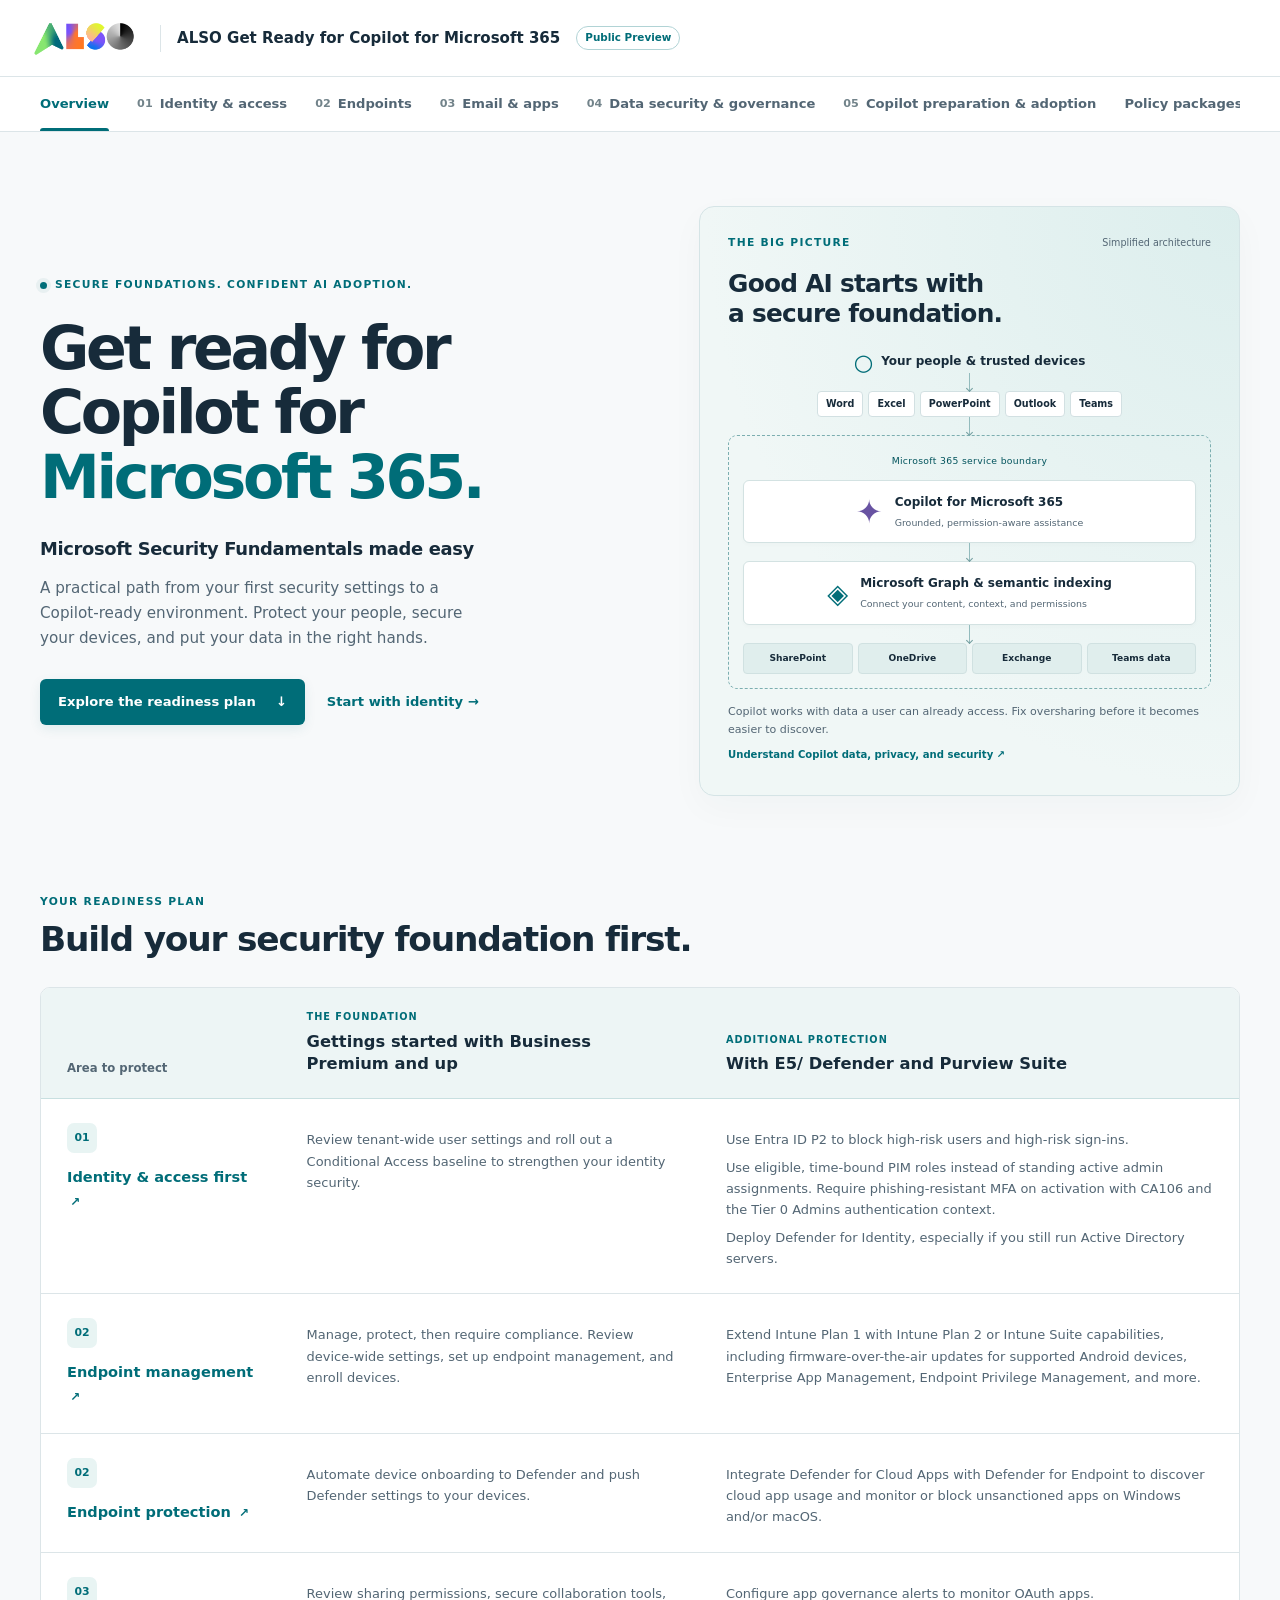
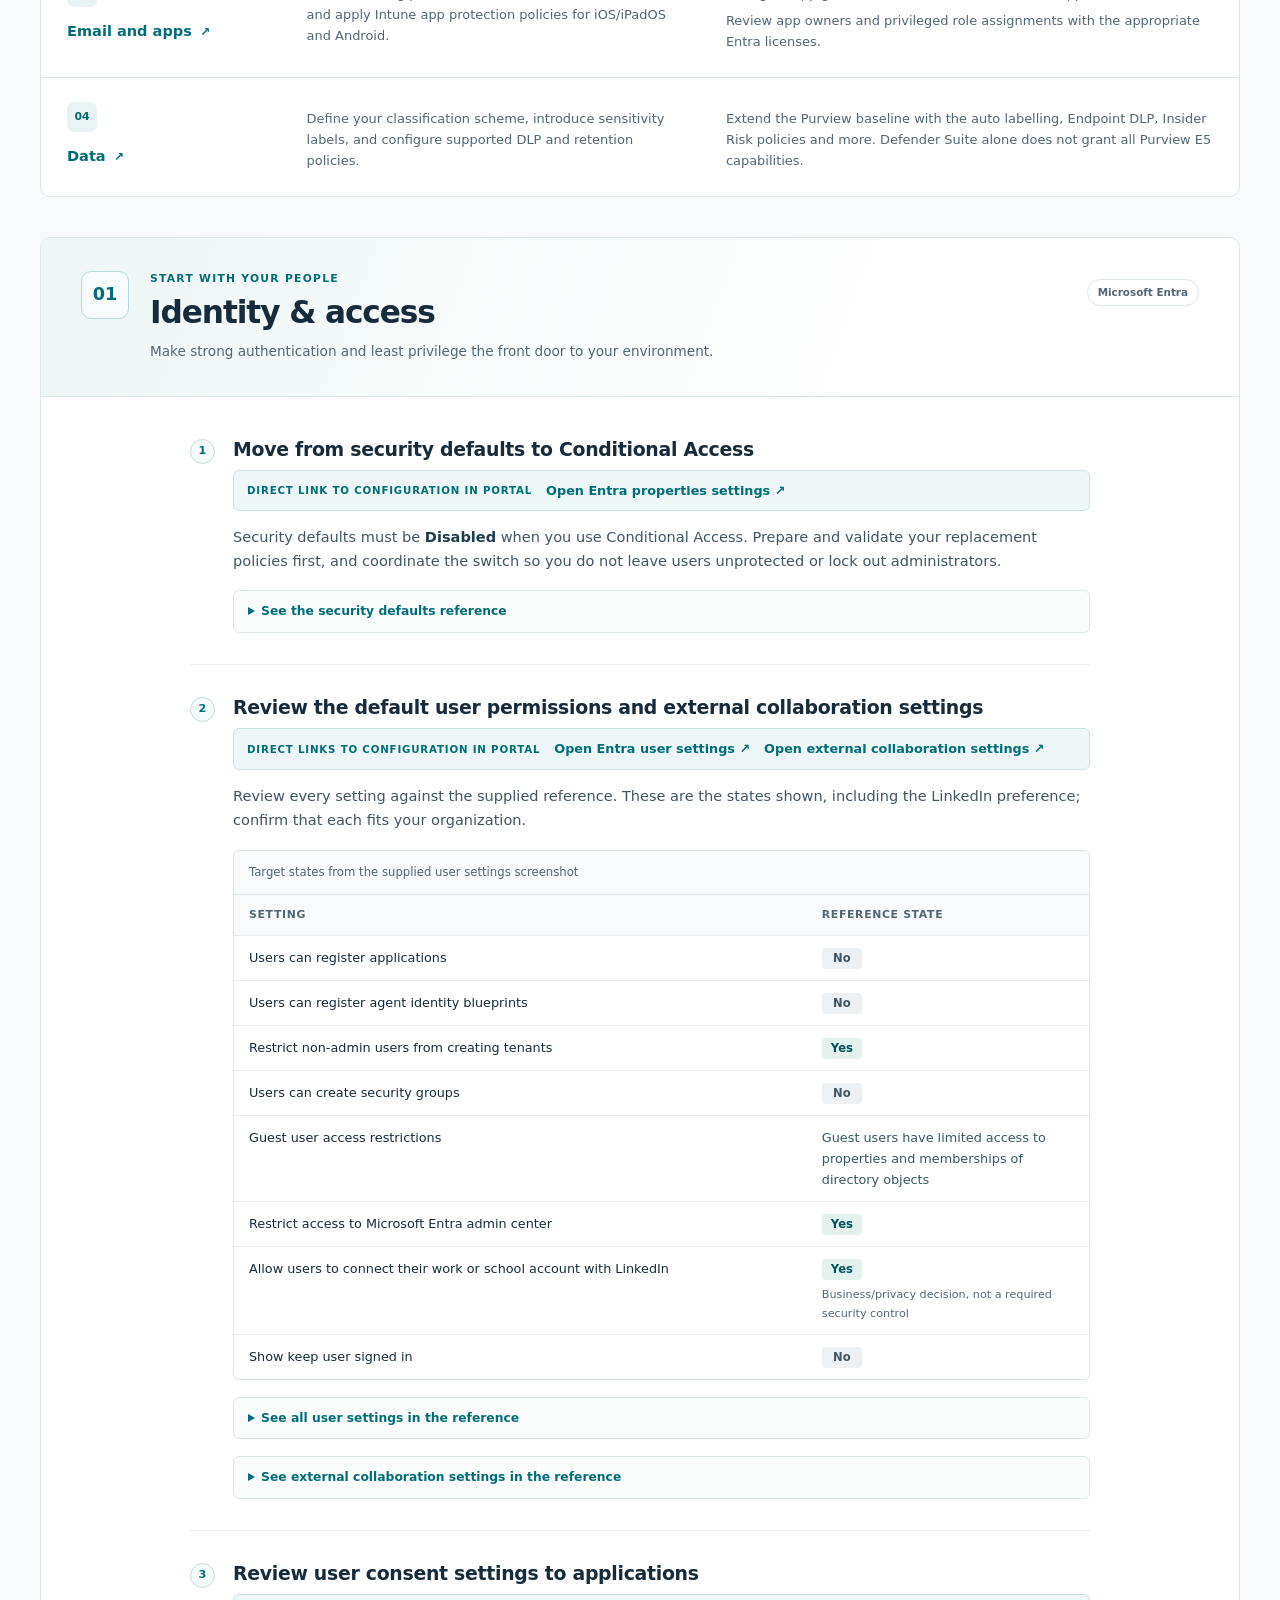
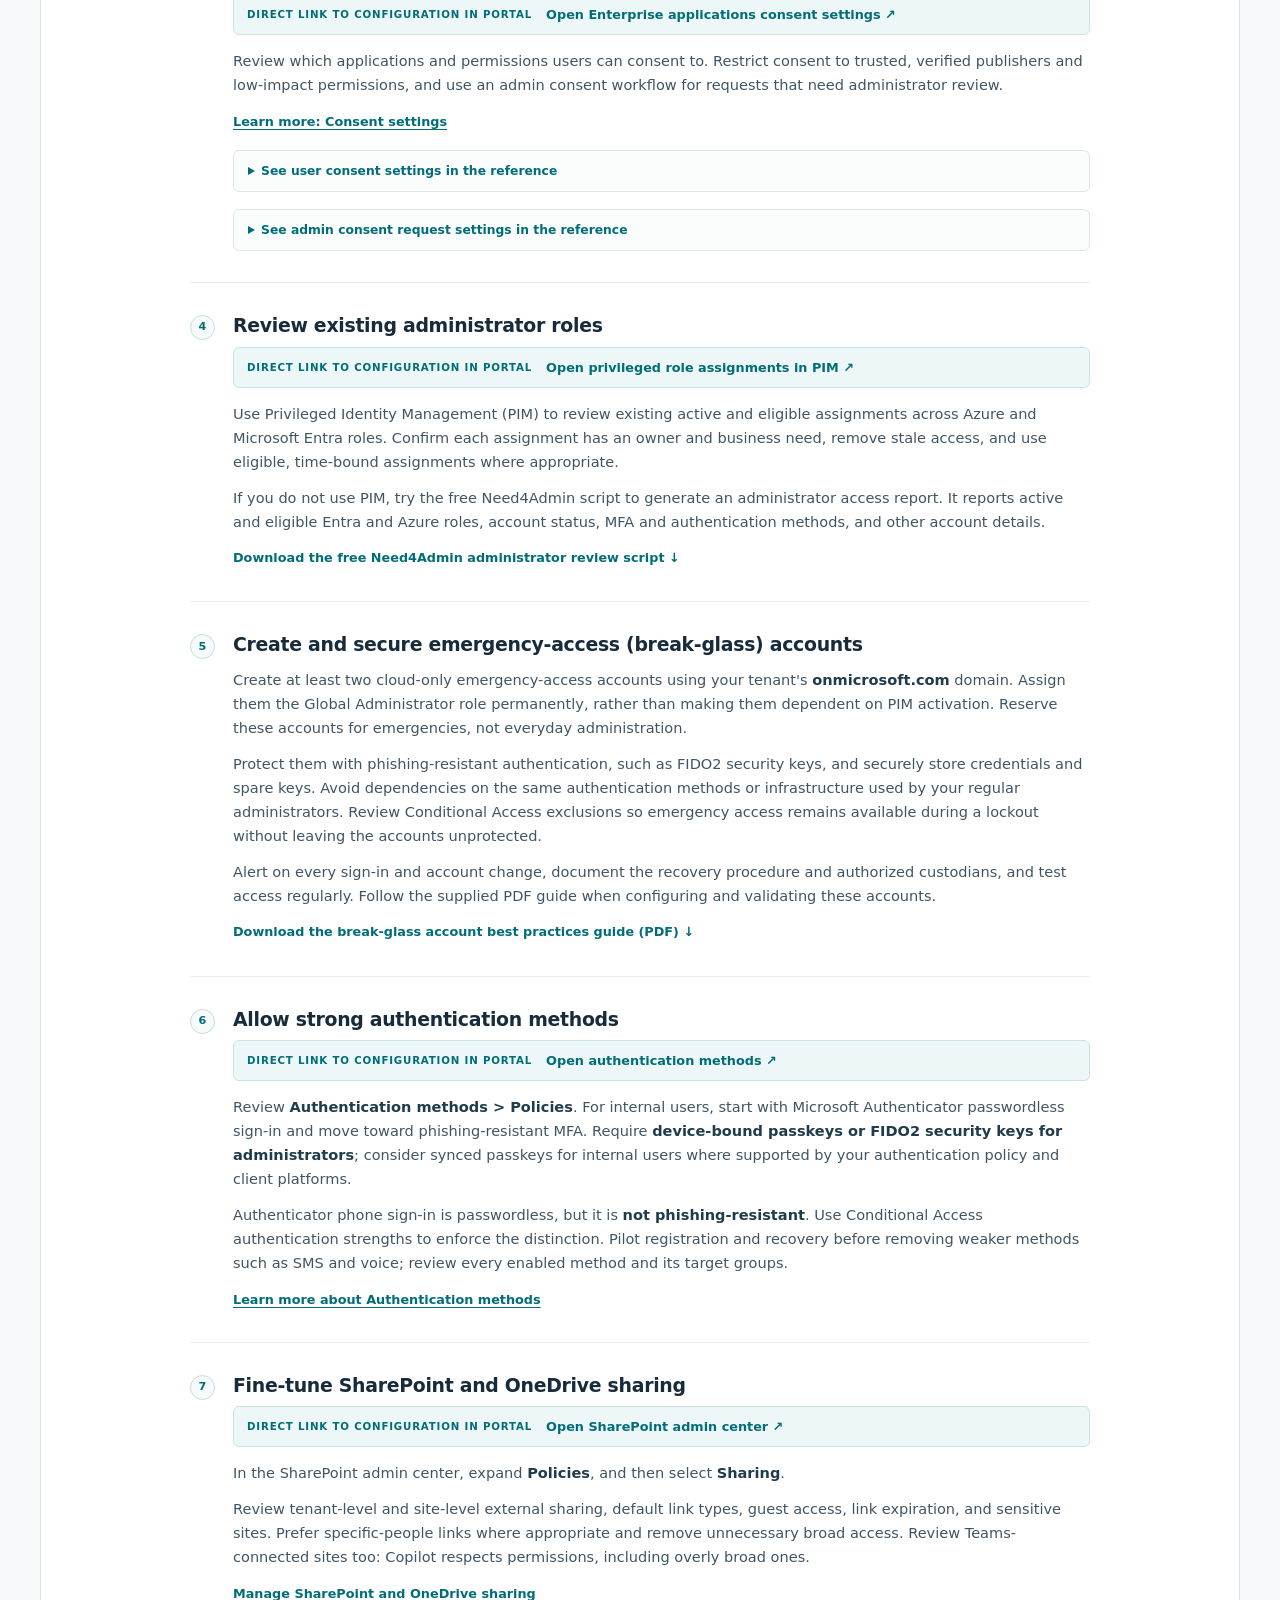
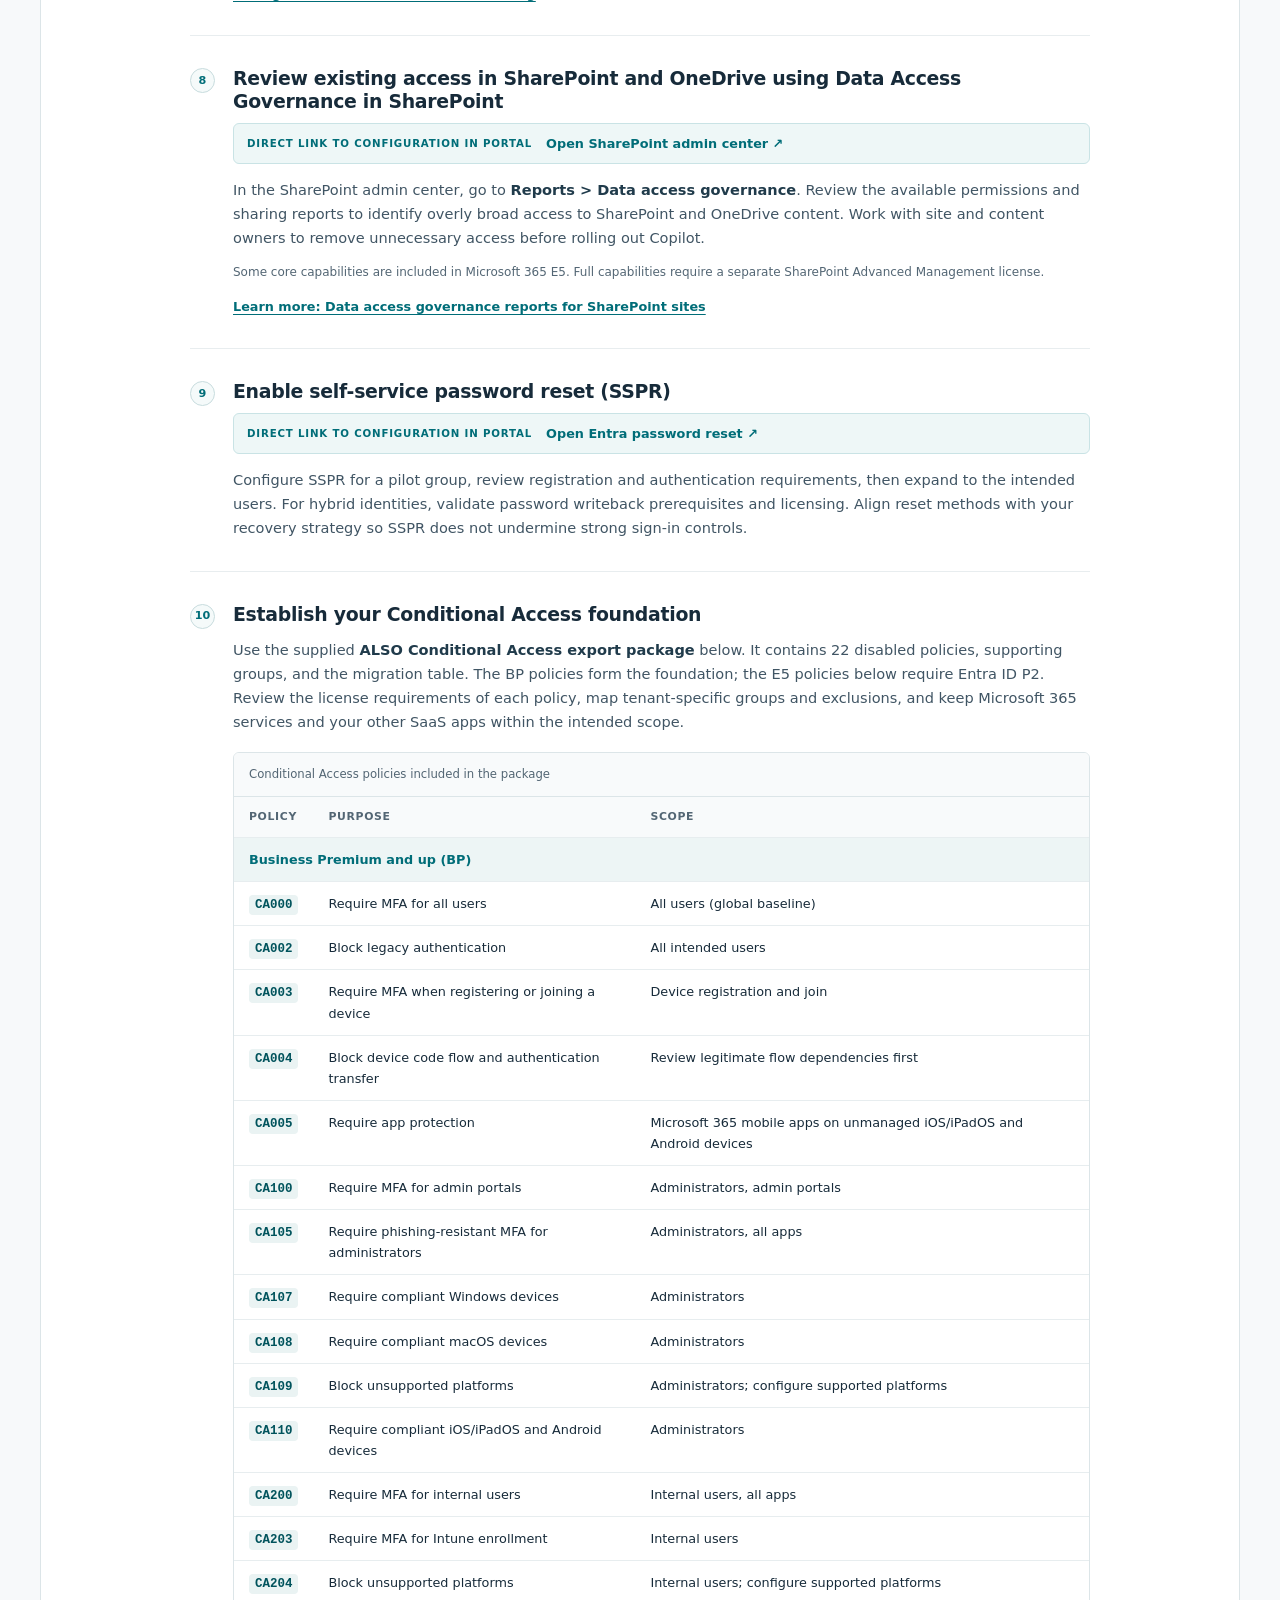
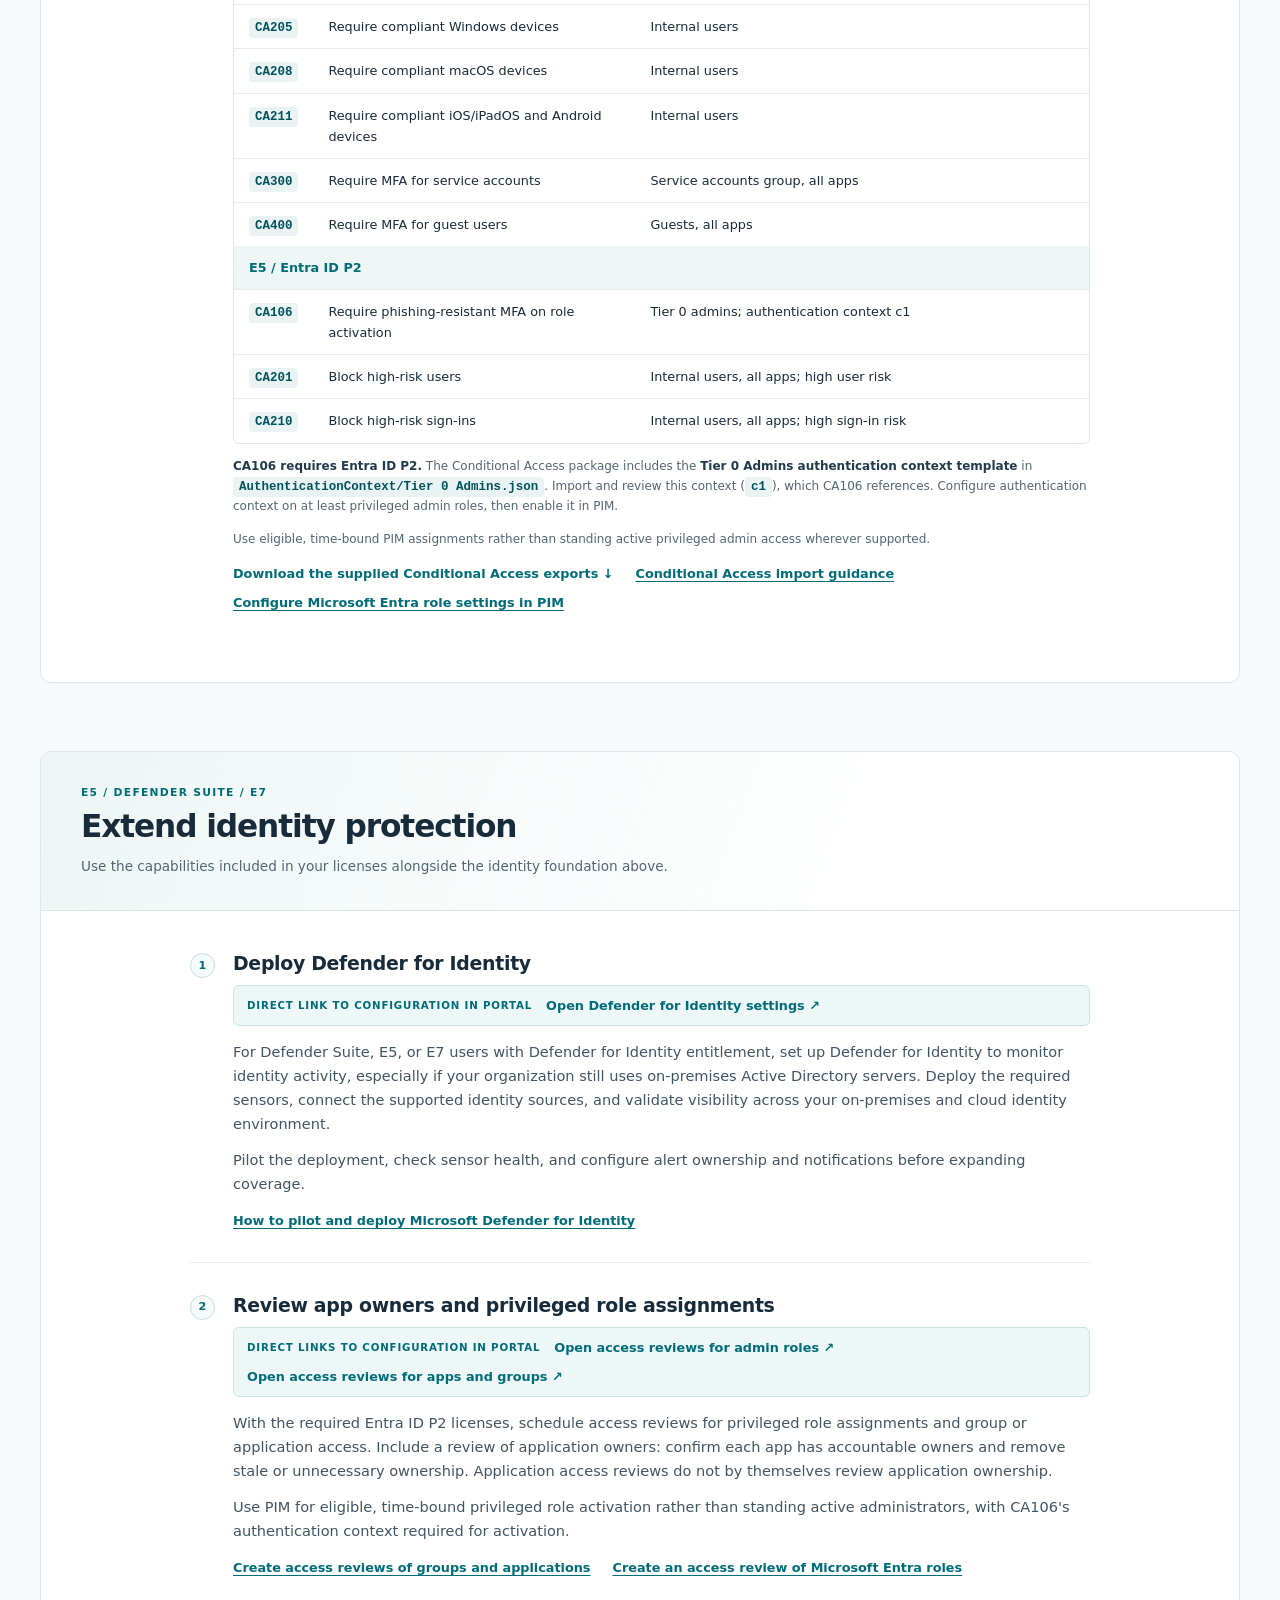
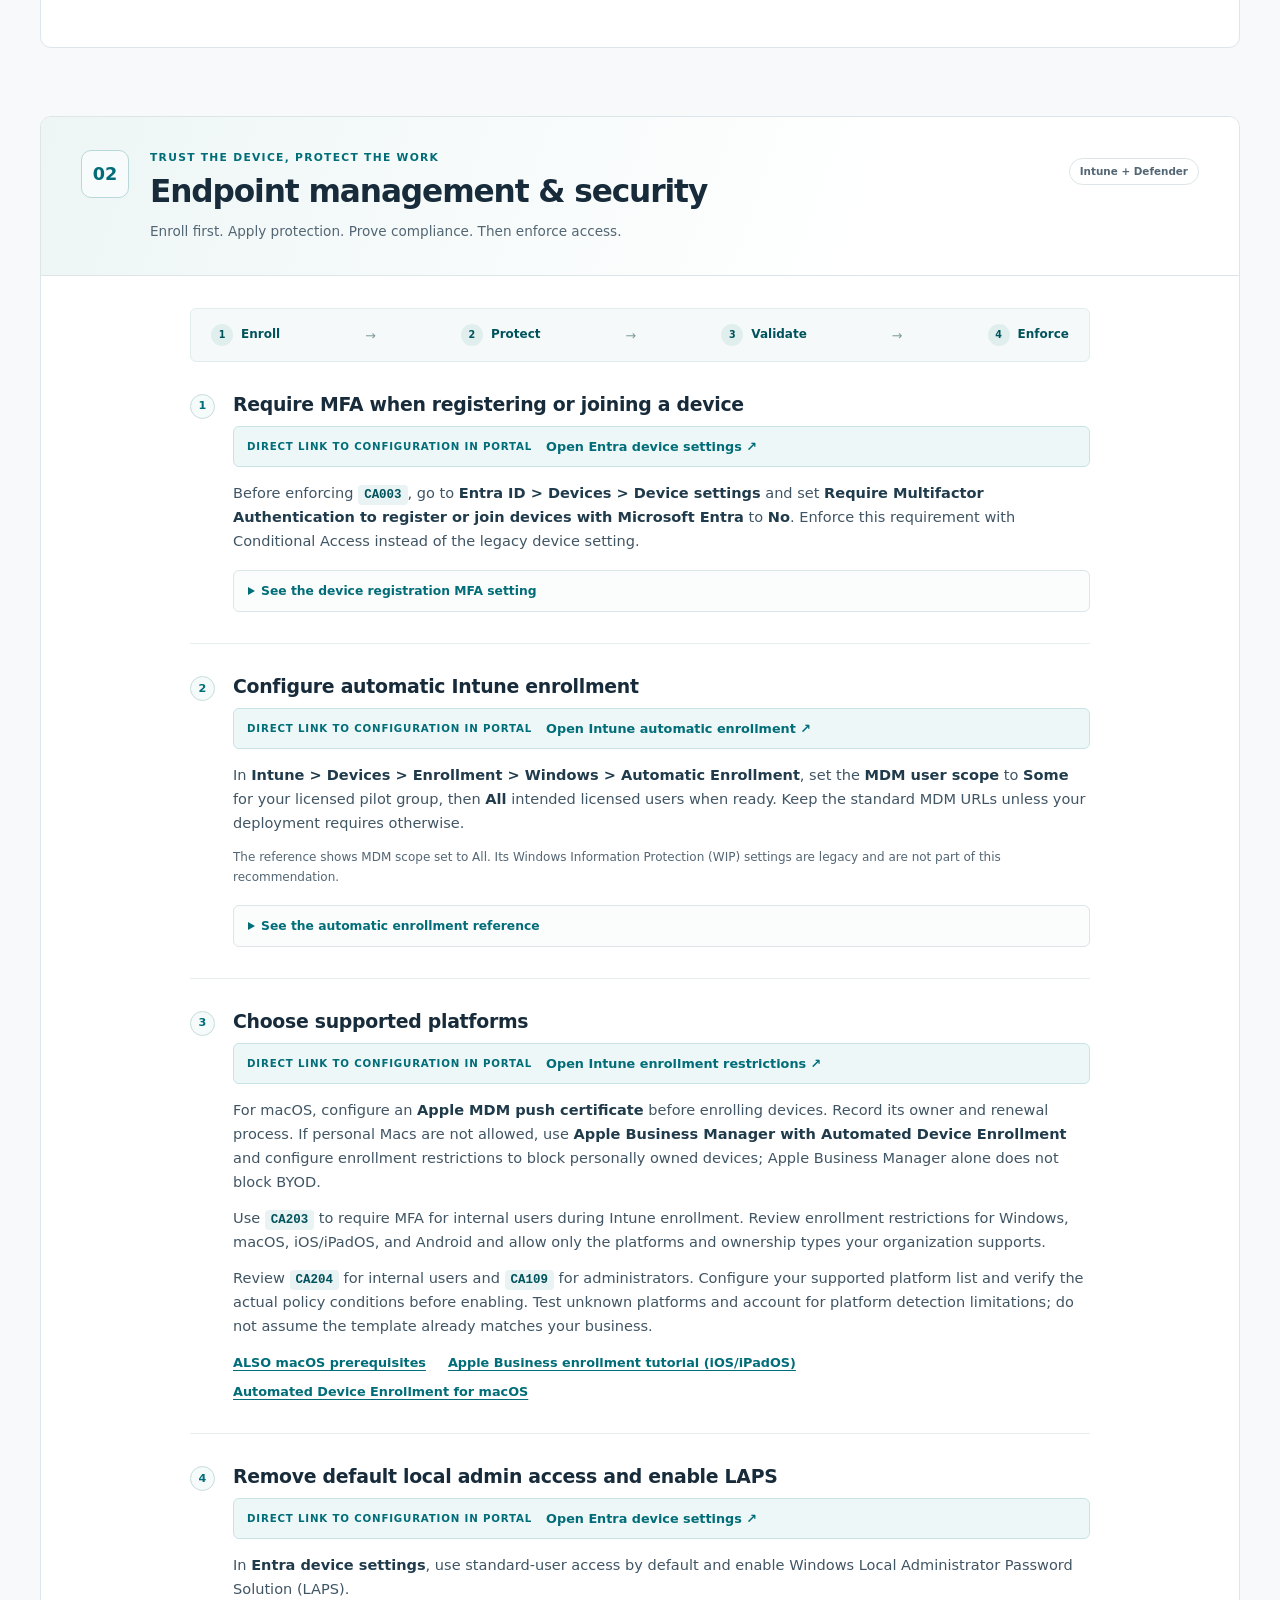
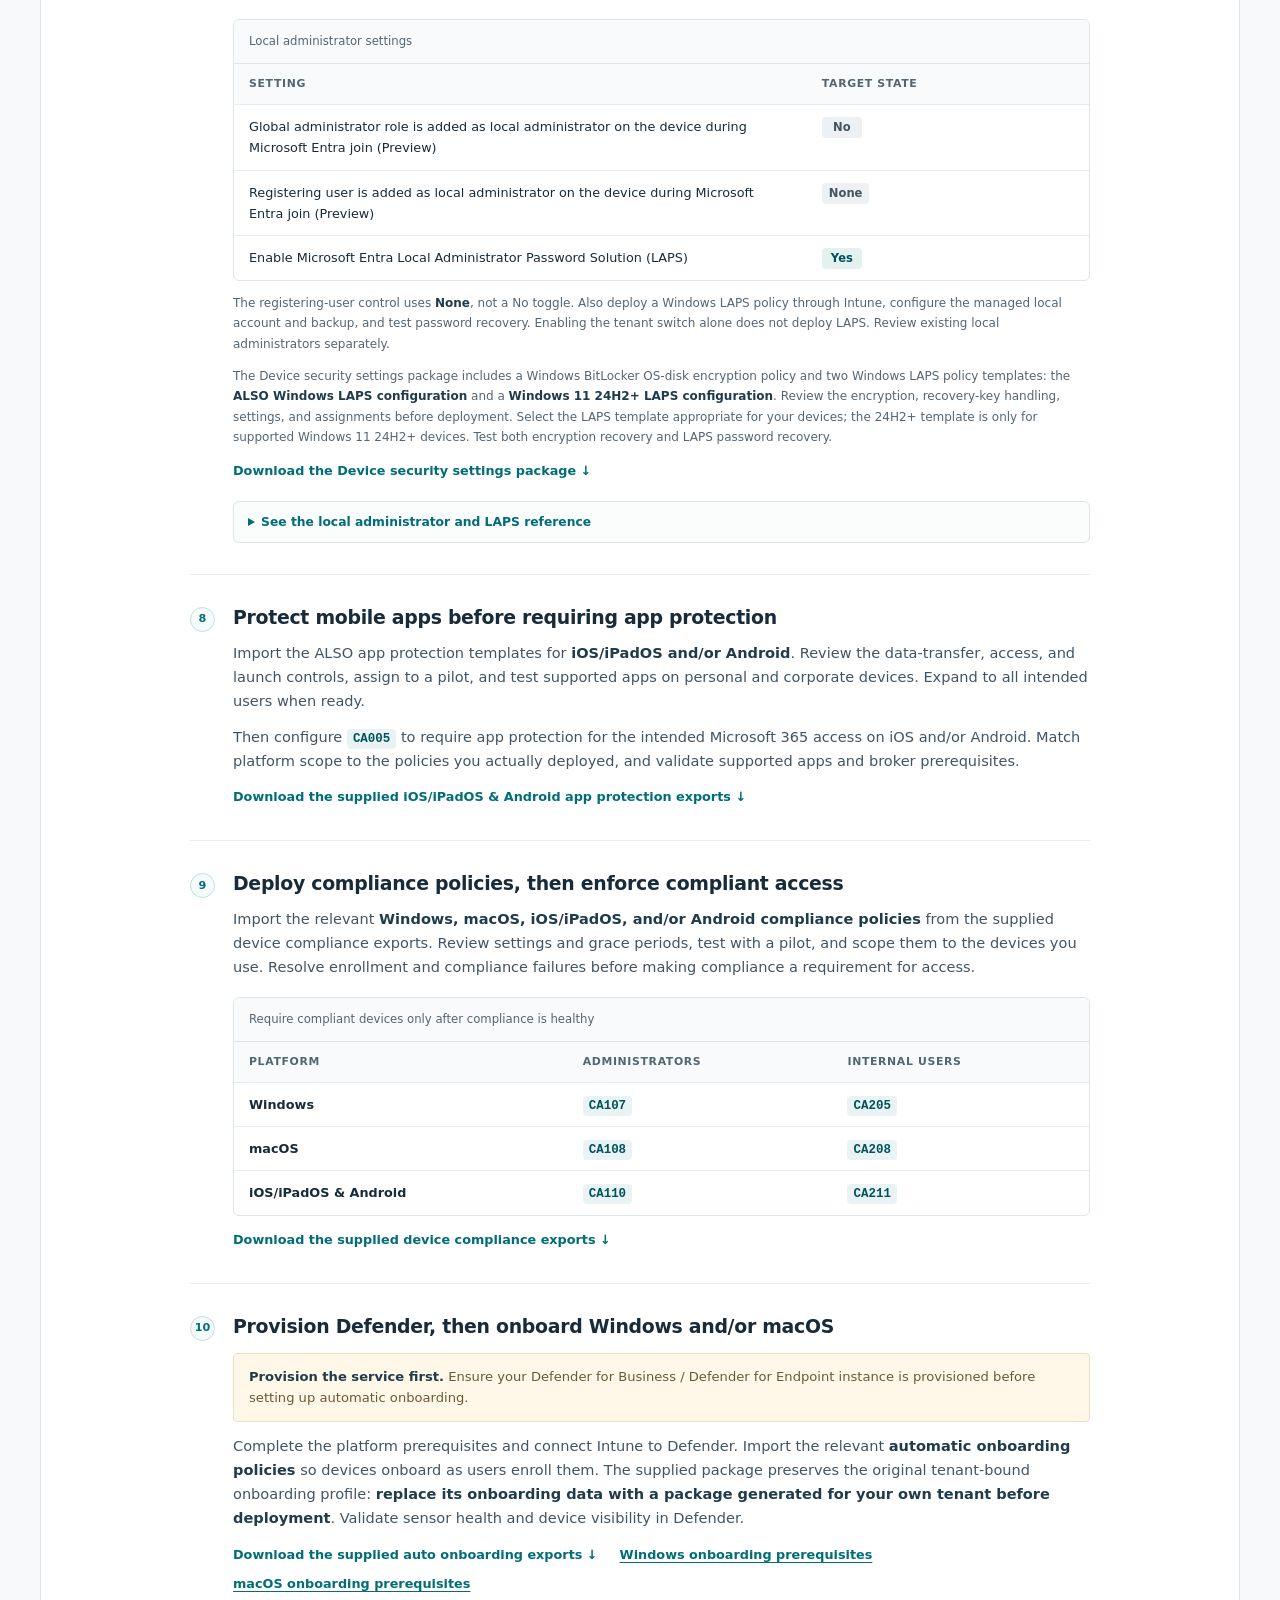
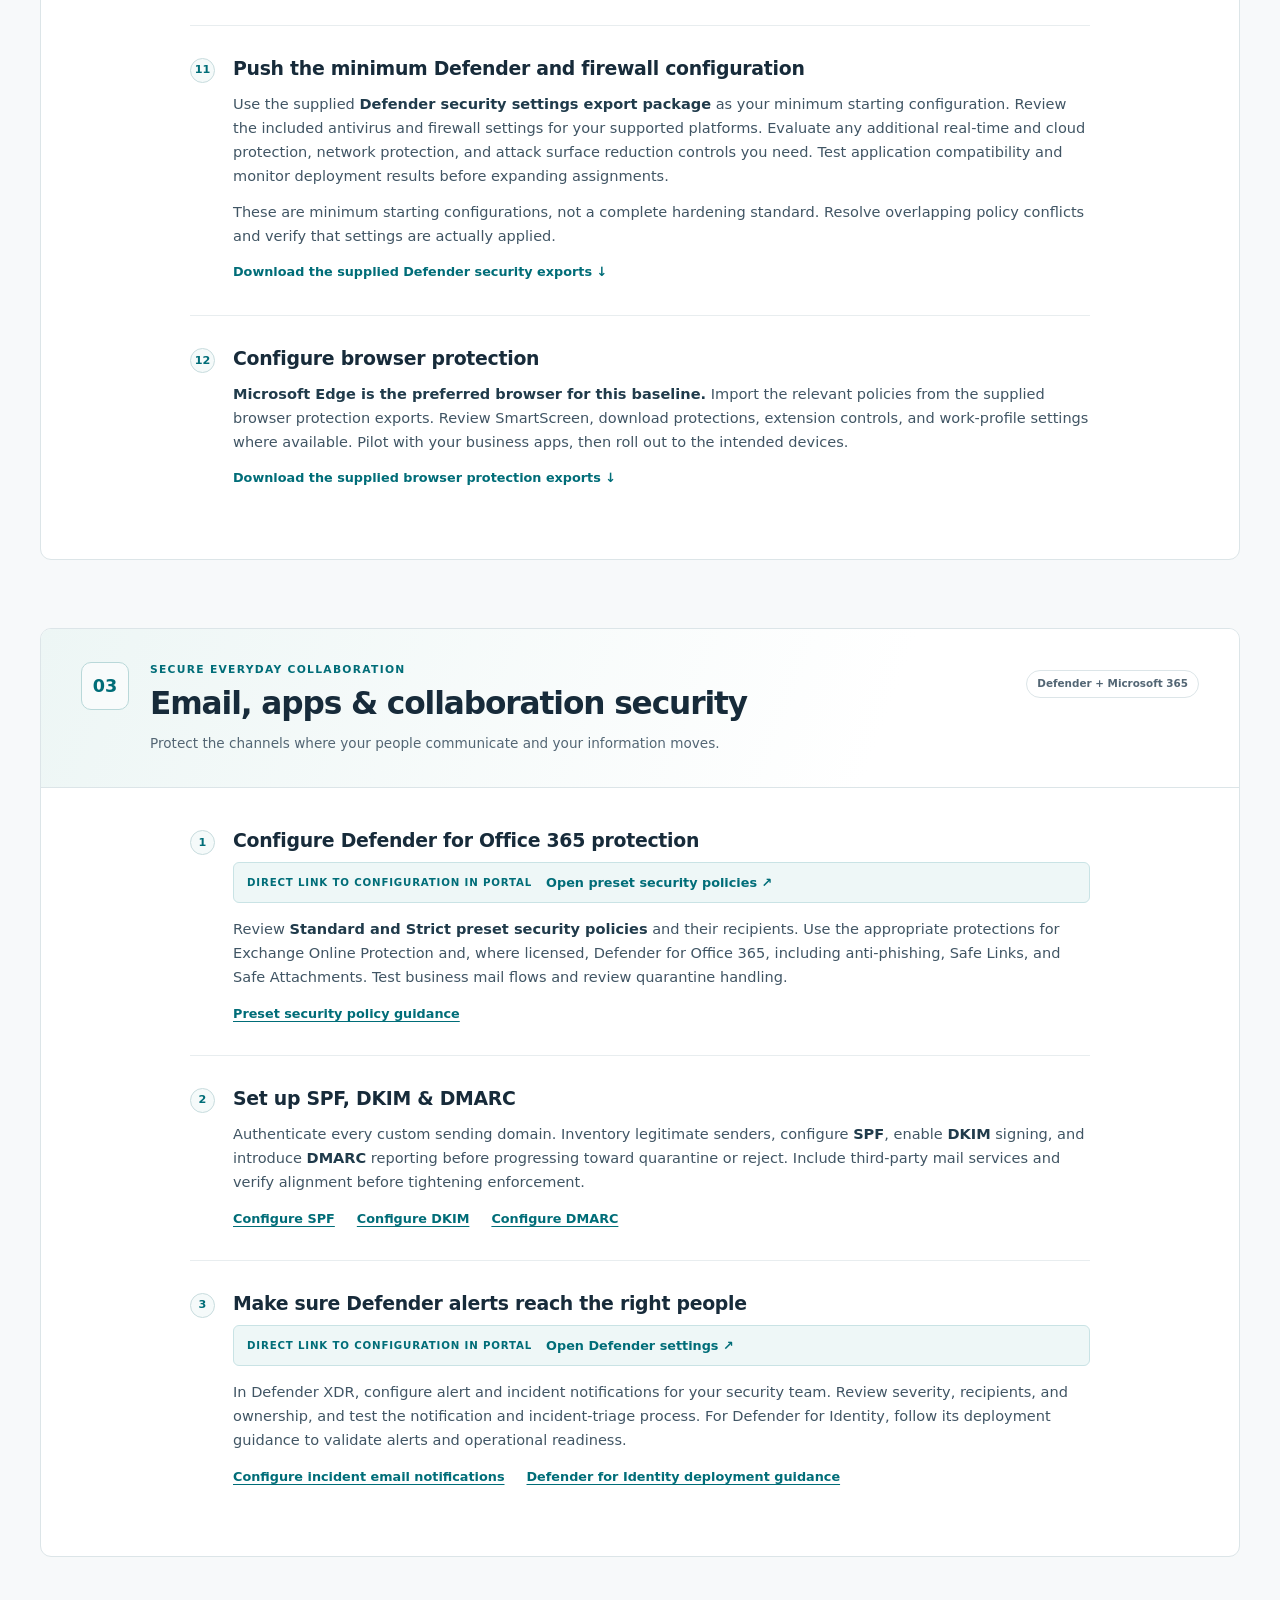
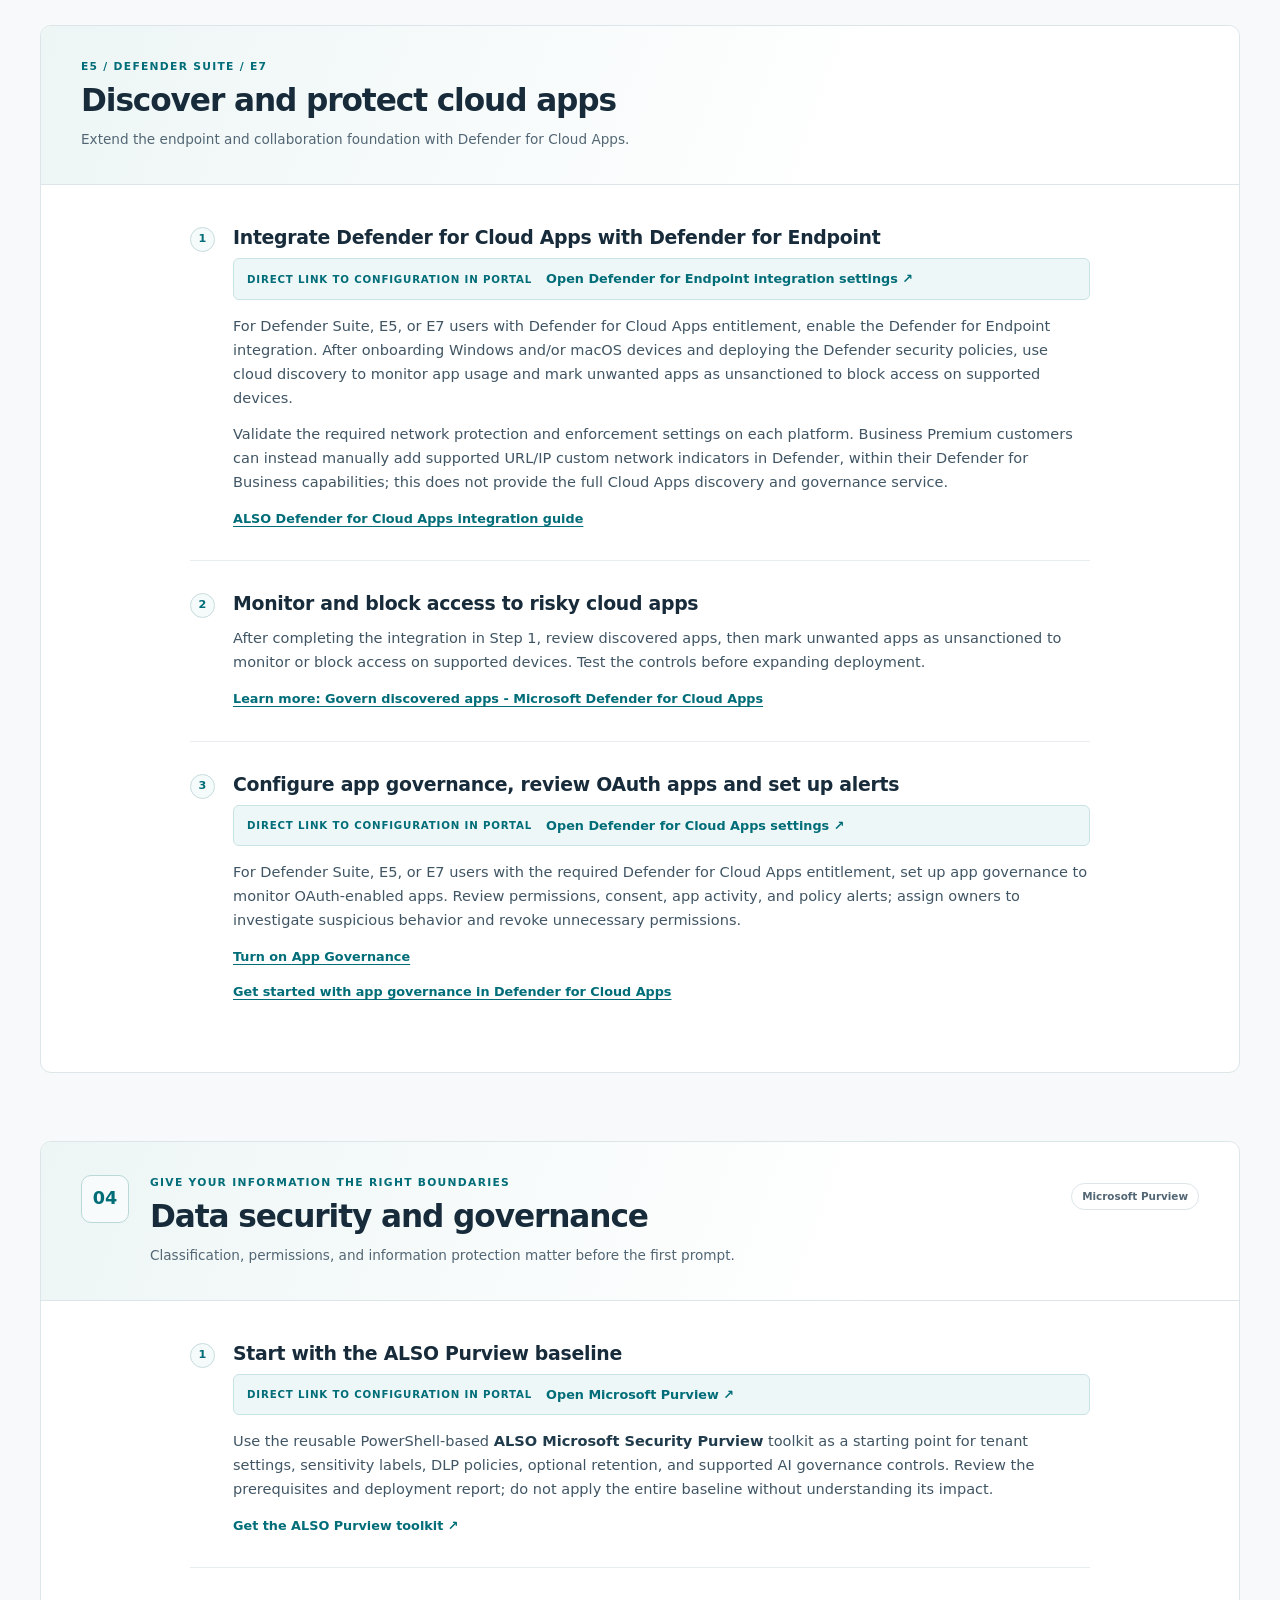
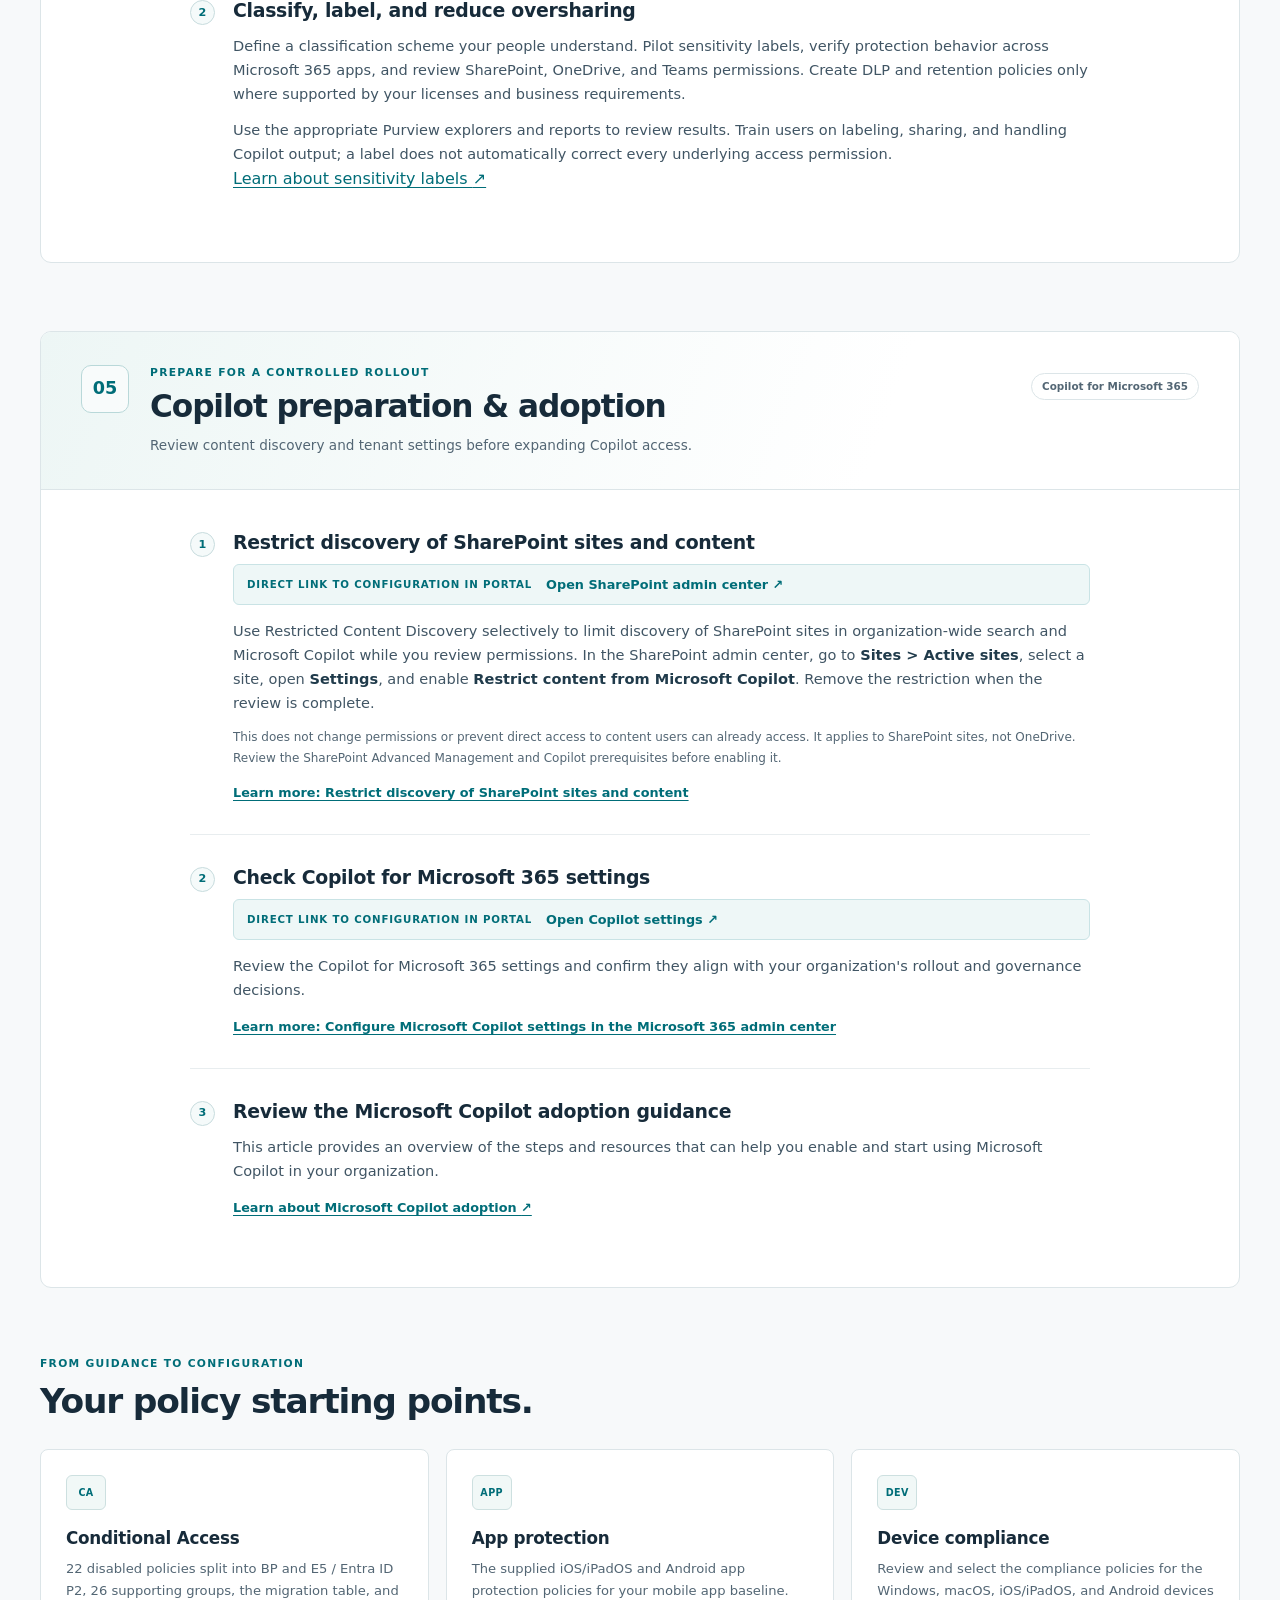
==== commit e0ddd4f1: "Add Entra user consent review step Co-authored-by: Copilot App <223556219+Copilot@users.noreply.gith" ====
--- a/site/index.html
+++ b/site/index.html
@@ -121,8 +121,18 @@
             <details class="visual-reference"><summary>See external collaboration settings in the reference</summary><figure><img src="assets/external-collaboration.png" alt="Microsoft Entra external collaboration settings showing guest access, invitations, self-service sign-up, external user leave settings, and collaboration restrictions." width="1456" height="993"><figcaption>Supplied reference image. Review guest access, invitation, self-service sign-up, and domain restrictions against your organization's requirements.</figcaption></figure></details>
           </div>
         </article>
+        <article class="step" id="user-consent-settings">
+          <div class="step-marker">3</div><div class="step-content">
+            <h3>Review user consent settings to applications</h3>
+            <div class="portal-links"><span class="portal-tag">Direct link to configuration in portal</span><a class="resource-link" href="https://entra.microsoft.com/#view/Microsoft_AAD_IAM/ConsentPoliciesMenuBlade/~/UserSettings">Open Enterprise applications consent settings <span aria-hidden="true">&#8599;</span></a></div>
+            <p>Review which applications and permissions users can consent to. Restrict consent to trusted, verified publishers and low-impact permissions, and use an admin consent workflow for requests that need administrator review.</p>
+            <div class="resource-links"><a href="https://learn.microsoft.com/en-us/entra/identity/enterprise-apps/configure-user-consent">Learn more: Consent settings</a></div>
+            <details class="visual-reference"><summary>See user consent settings in the reference</summary><figure><img src="assets/consent-user-settings.png" alt="Microsoft Entra user consent settings showing consent restricted to verified publishers and selected low-impact permissions." width="1183" height="424"><figcaption>Supplied reference for user consent settings. Confirm the permission classification and consent policy fit your organization's requirements.</figcaption></figure></details>
+            <details class="visual-reference"><summary>See admin consent request settings in the reference</summary><figure><img src="assets/consent-admin-settings.png" alt="Microsoft Entra admin consent settings showing admin consent requests enabled, selected reviewers, email notifications, reminders, and a 30-day expiration." width="1406" height="627"><figcaption>Supplied reference for admin consent requests. Configure suitable reviewers, notifications, and request expiration for your organization.</figcaption></figure></details>
+          </div>
+        </article>
         <article class="step" id="admin-role-review">
-          <div class="step-marker">3</div><div class="step-content">
+          <div class="step-marker">4</div><div class="step-content">
             <h3>Review existing administrator roles</h3>
             <div class="portal-links"><span class="portal-tag">Direct link to configuration in portal</span><a class="resource-link" href="https://entra.microsoft.com/#view/Microsoft_Azure_PIMCommon/ResourceMenuBlade/~/members/resourceId//resourceType/tenant/provider/aadroles">Open privileged role assignments in PIM <span aria-hidden="true">&#8599;</span></a></div>
             <p>Use Privileged Identity Management (PIM) to review existing active and eligible assignments across Azure and Microsoft Entra roles. Confirm each assignment has an owner and business need, remove stale access, and use eligible, time-bound assignments where appropriate.</p>
@@ -131,7 +141,7 @@
           </div>
         </article>
         <article class="step" id="break-glass">
-          <div class="step-marker">4</div><div class="step-content">
+          <div class="step-marker">5</div><div class="step-content">
             <h3>Create and secure emergency-access (break-glass) accounts</h3>
             <p>Create at least two cloud-only emergency-access accounts using your tenant's <strong>onmicrosoft.com</strong> domain. Assign them the Global Administrator role permanently, rather than making them dependent on PIM activation. Reserve these accounts for emergencies, not everyday administration.</p>
             <p>Protect them with phishing-resistant authentication, such as FIDO2 security keys, and securely store credentials and spare keys. Avoid dependencies on the same authentication methods or infrastructure used by your regular administrators. Review Conditional Access exclusions so emergency access remains available during a lockout without leaving the accounts unprotected.</p>
@@ -140,7 +150,7 @@
           </div>
         </article>
         <article class="step" id="authentication">
-          <div class="step-marker">5</div><div class="step-content">
+          <div class="step-marker">6</div><div class="step-content">
             <h3>Allow strong authentication methods</h3>
             <div class="portal-links"><span class="portal-tag">Direct link to configuration in portal</span><a class="resource-link" href="https://entra.microsoft.com/#view/Microsoft_AAD_IAM/AuthenticationMethodsMenuBlade/~/AdminAuthMethods">Open authentication methods <span aria-hidden="true">&#8599;</span></a></div>
             <p>Review <strong>Authentication methods &gt; Policies</strong>. For internal users, start with Microsoft Authenticator passwordless sign-in and move toward phishing-resistant MFA. Require <strong>device-bound passkeys or FIDO2 security keys for administrators</strong>; consider synced passkeys for internal users where supported by your authentication policy and client platforms.</p>
@@ -149,7 +159,7 @@
           </div>
         </article>
         <article class="step" id="sharing">
-          <div class="step-marker">6</div><div class="step-content">
+          <div class="step-marker">7</div><div class="step-content">
             <h3>Fine-tune SharePoint and OneDrive sharing</h3>
             <div class="portal-links"><span class="portal-tag">Direct link to configuration in portal</span><a class="resource-link" href="https://admin.microsoft.com/sharepoint">Open SharePoint admin center <span aria-hidden="true">&#8599;</span></a></div>
             <p>In the SharePoint admin center, expand <strong>Policies</strong>, and then select <strong>Sharing</strong>.</p>
@@ -158,7 +168,7 @@
           </div>
         </article>
         <article class="step" id="data-access-governance">
-          <div class="step-marker">7</div><div class="step-content">
+          <div class="step-marker">8</div><div class="step-content">
             <h3>Review existing access in SharePoint and OneDrive using Data Access Governance in SharePoint</h3>
             <div class="portal-links"><span class="portal-tag">Direct link to configuration in portal</span><a class="resource-link" href="https://admin.microsoft.com/sharepoint">Open SharePoint admin center <span aria-hidden="true">&#8599;</span></a></div>
             <p>In the SharePoint admin center, go to <strong>Reports &gt; Data access governance</strong>. Review the available permissions and sharing reports to identify overly broad access to SharePoint and OneDrive content. Work with site and content owners to remove unnecessary access before rolling out Copilot.</p>
@@ -167,14 +177,14 @@
           </div>
         </article>
         <article class="step" id="sspr">
-          <div class="step-marker">8</div><div class="step-content">
+          <div class="step-marker">9</div><div class="step-content">
             <h3>Enable self-service password reset (SSPR)</h3>
             <div class="portal-links"><span class="portal-tag">Direct link to configuration in portal</span><a class="resource-link" href="https://entra.microsoft.com/#view/Microsoft_AAD_IAM/PasswordResetMenuBlade/~/Properties">Open Entra password reset <span aria-hidden="true">&#8599;</span></a></div>
             <p>Configure SSPR for a pilot group, review registration and authentication requirements, then expand to the intended users. For hybrid identities, validate password writeback prerequisites and licensing. Align reset methods with your recovery strategy so SSPR does not undermine strong sign-in controls.</p>
           </div>
         </article>
         <article class="step" id="identity-policies">
-          <div class="step-marker">9</div><div class="step-content">
+          <div class="step-marker">10</div><div class="step-content">
             <h3>Establish your Conditional Access foundation</h3>
             <p>Use the supplied <strong>ALSO Conditional Access export package</strong> below. It contains 22 disabled policies, supporting groups, and the migration table. The BP policies form the foundation; the E5 policies below require Entra ID P2. Review the license requirements of each policy, map tenant-specific groups and exclusions, and keep Microsoft 365 services and your other SaaS apps within the intended scope.</p>
             <div class="table-wrap"><table class="policy-table"><caption>Conditional Access policies included in the package</caption><thead><tr><th scope="col">Policy</th><th scope="col">Purpose</th><th scope="col">Scope</th></tr></thead><tbody>
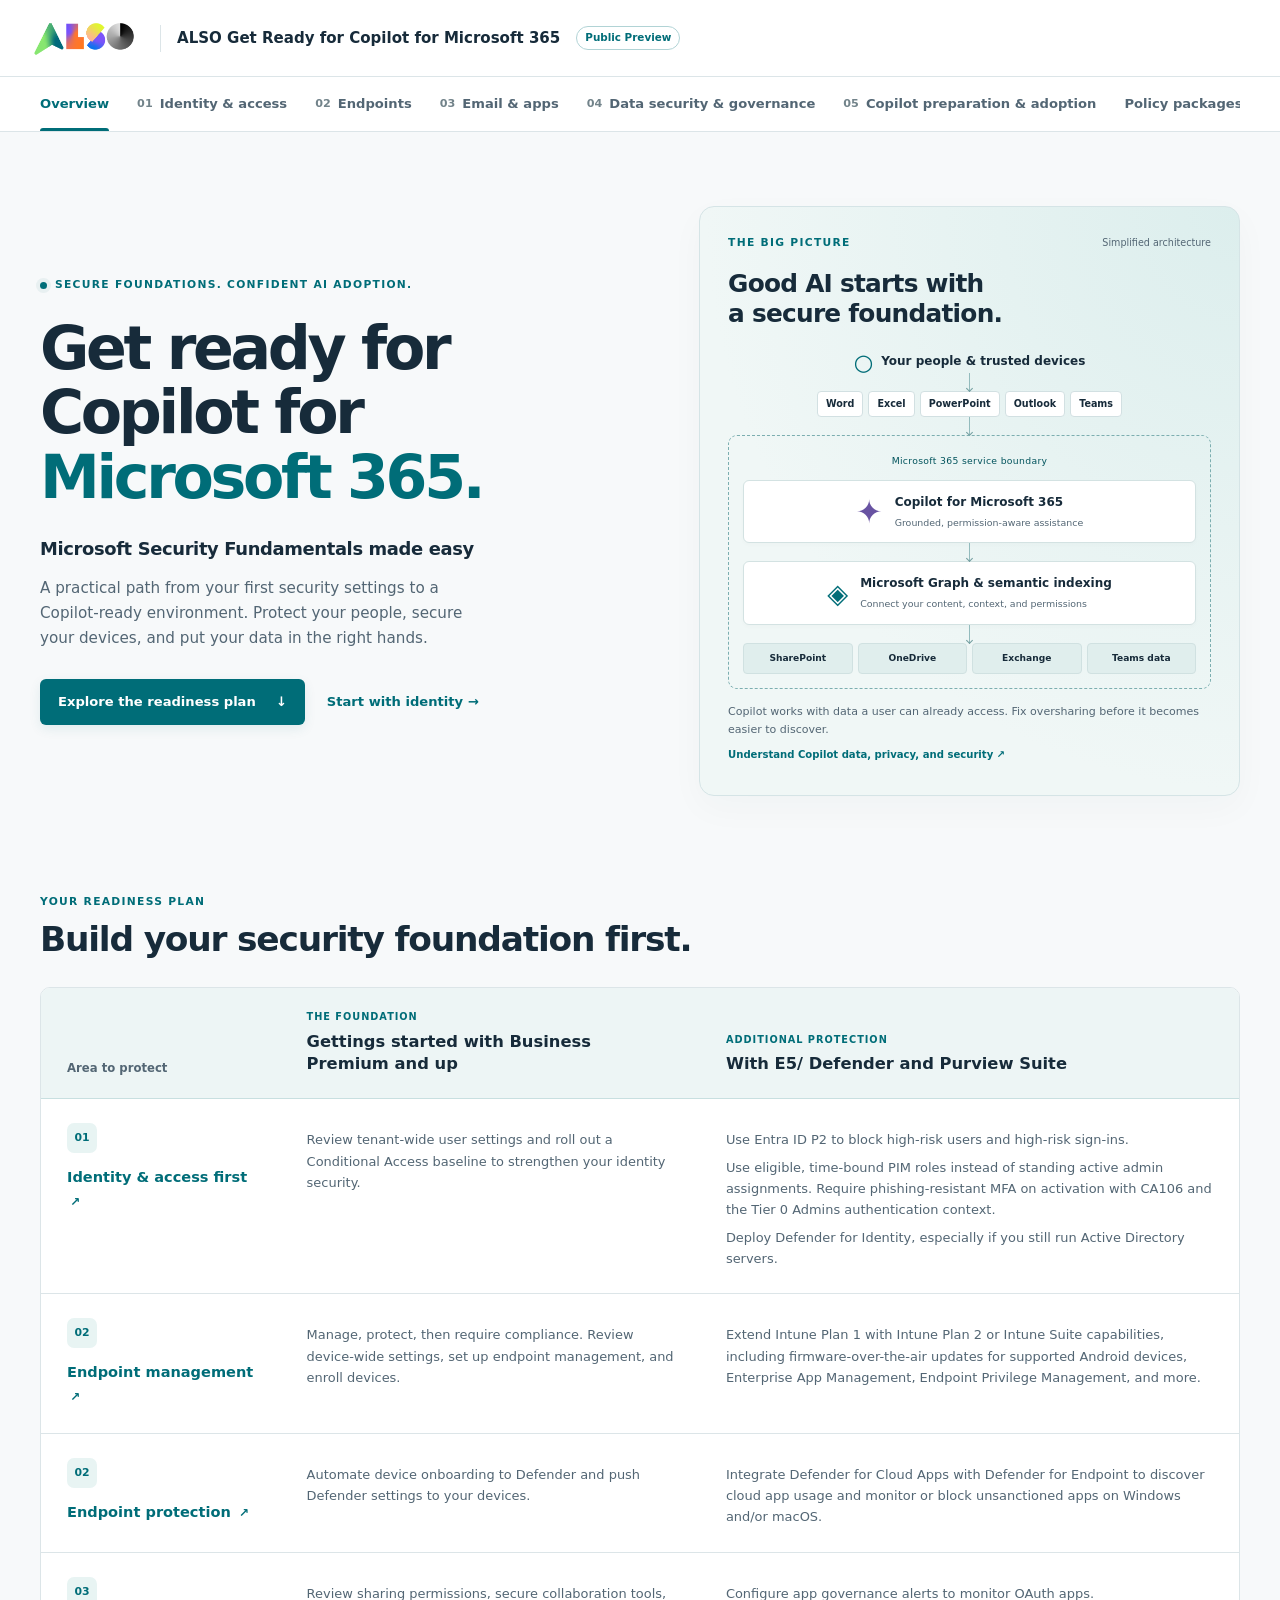
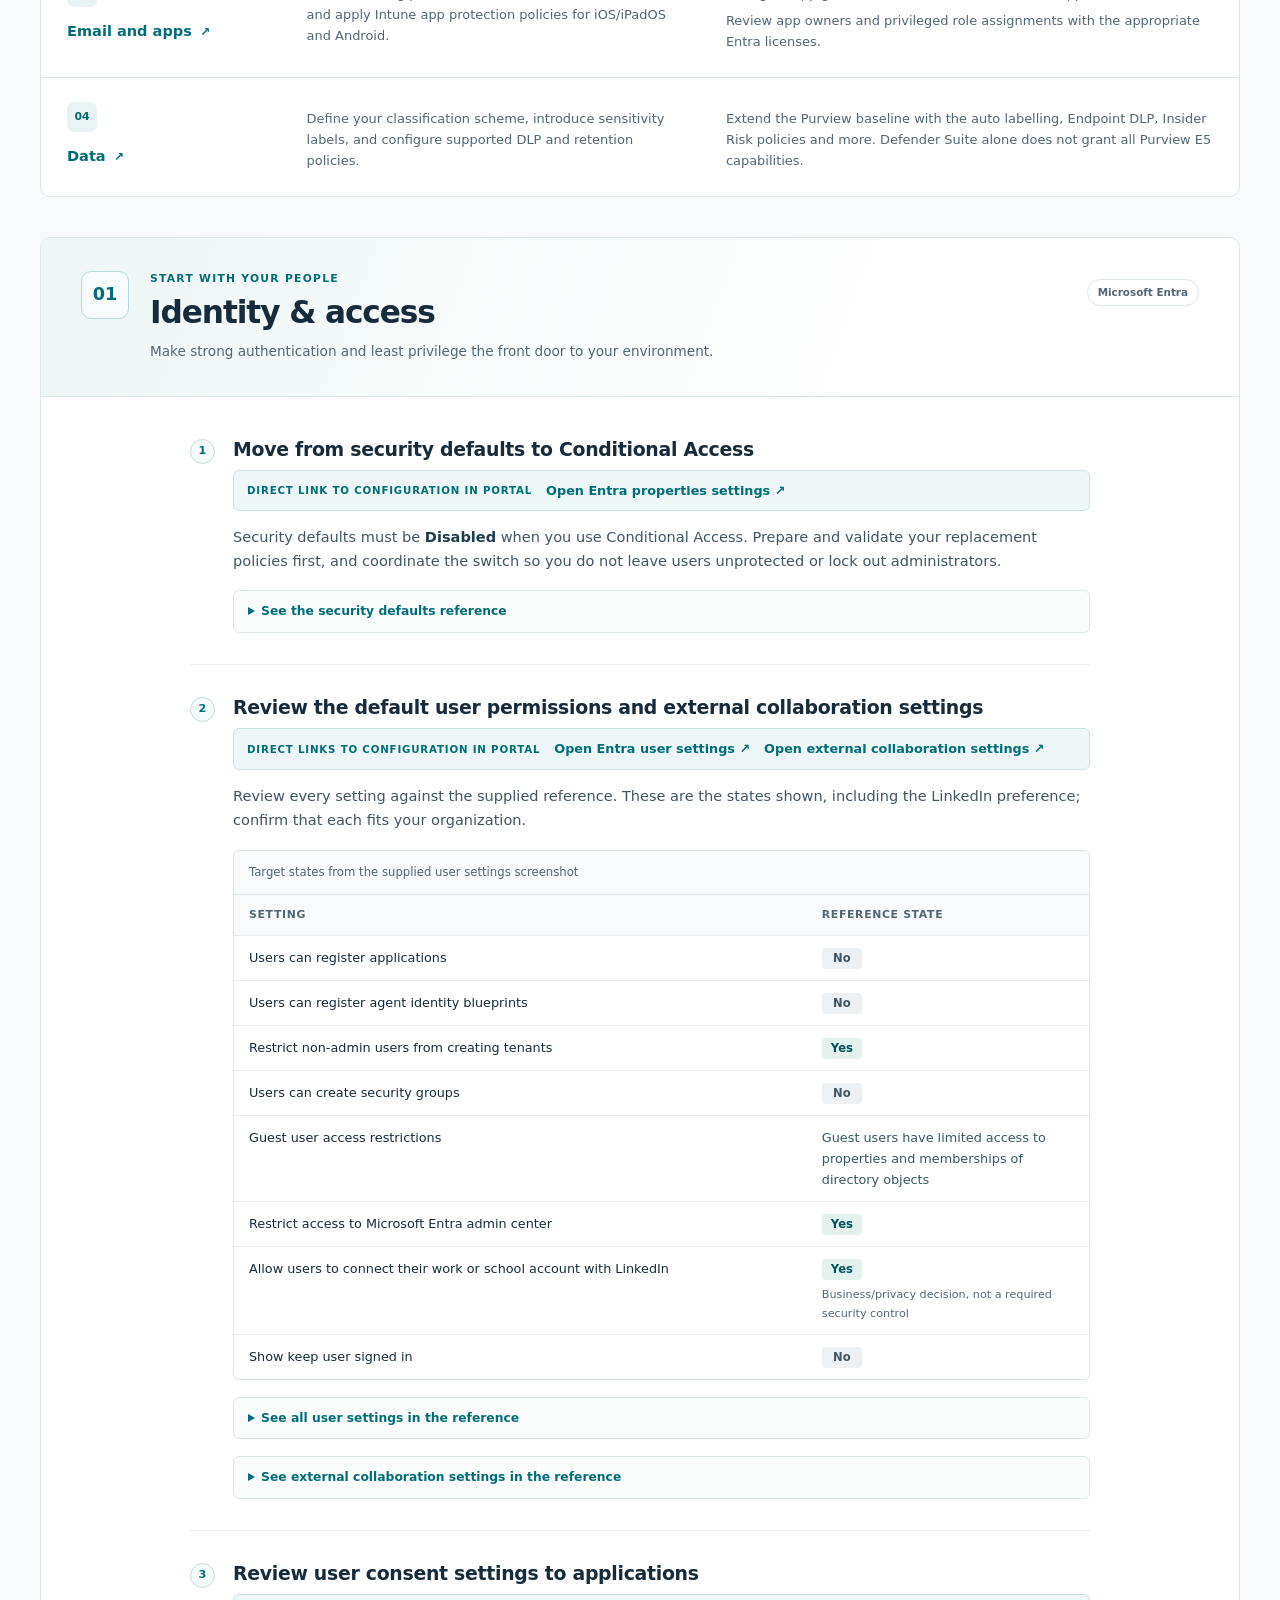
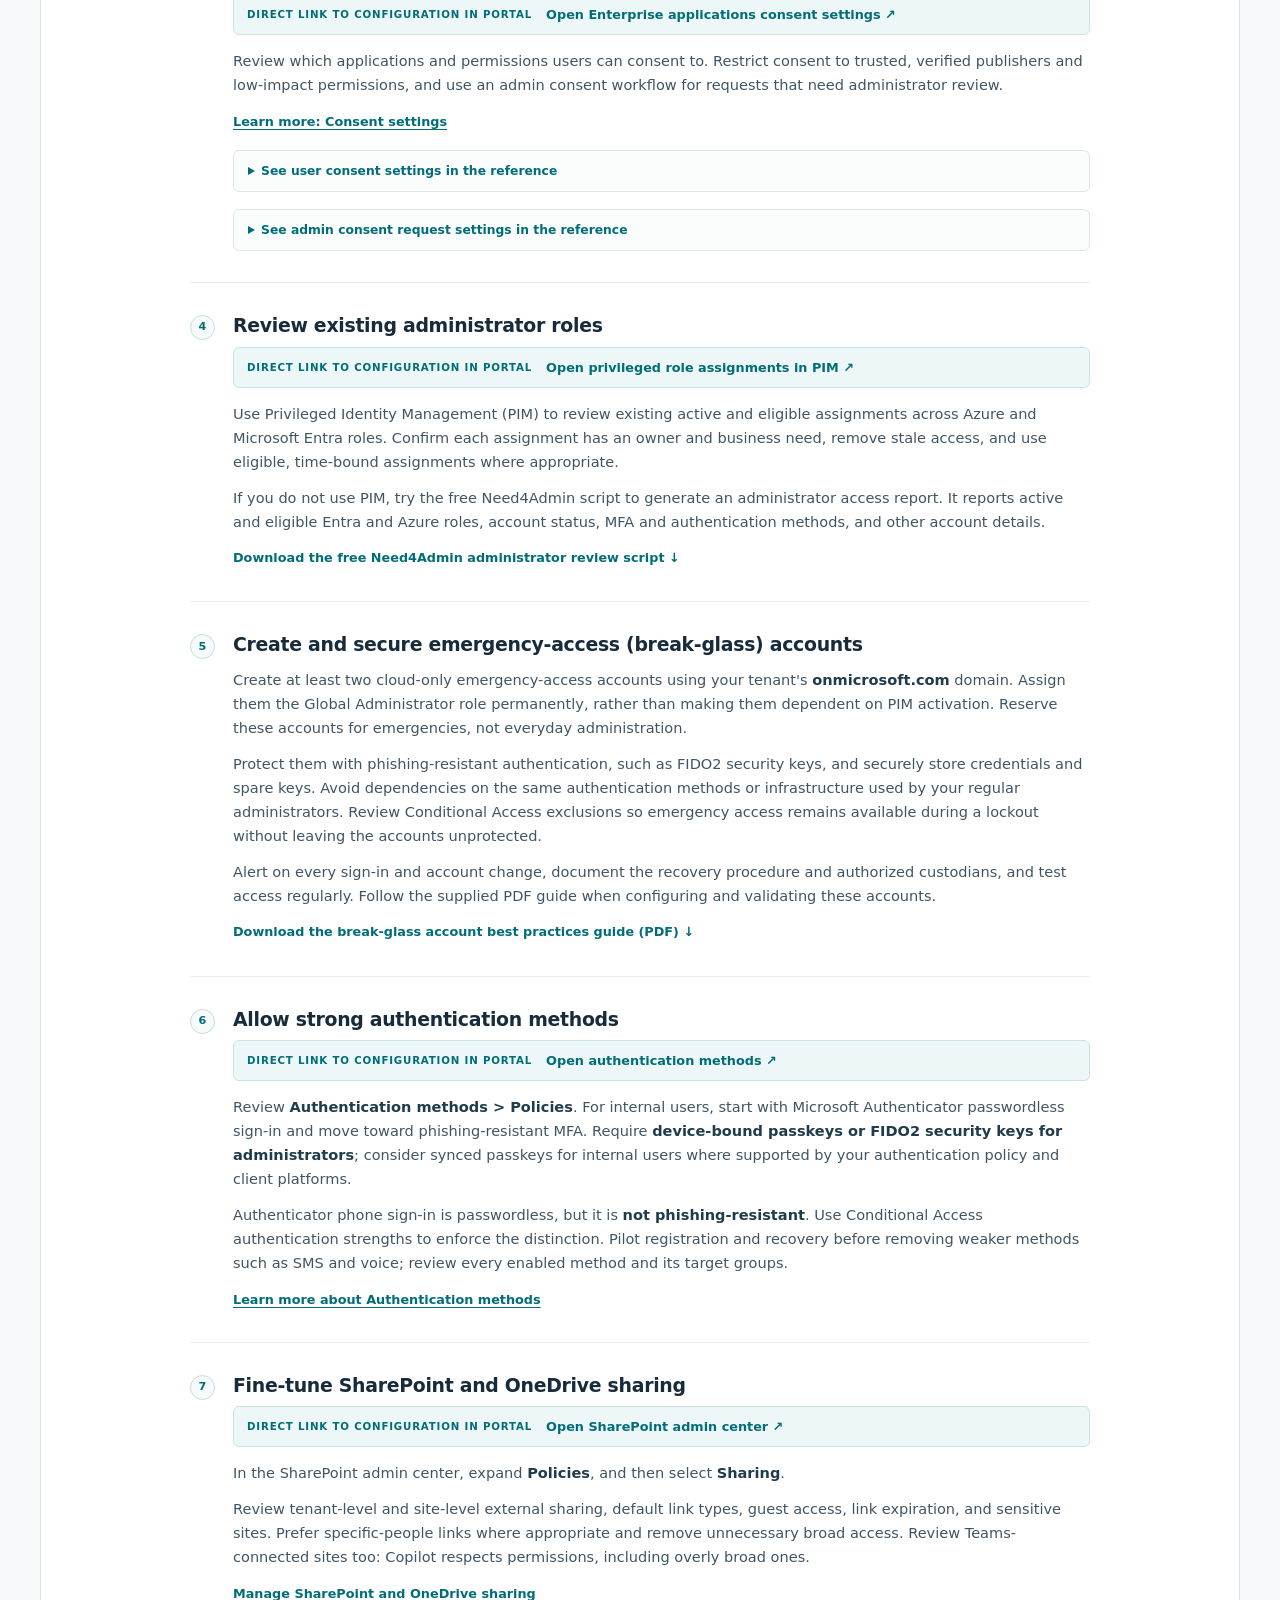
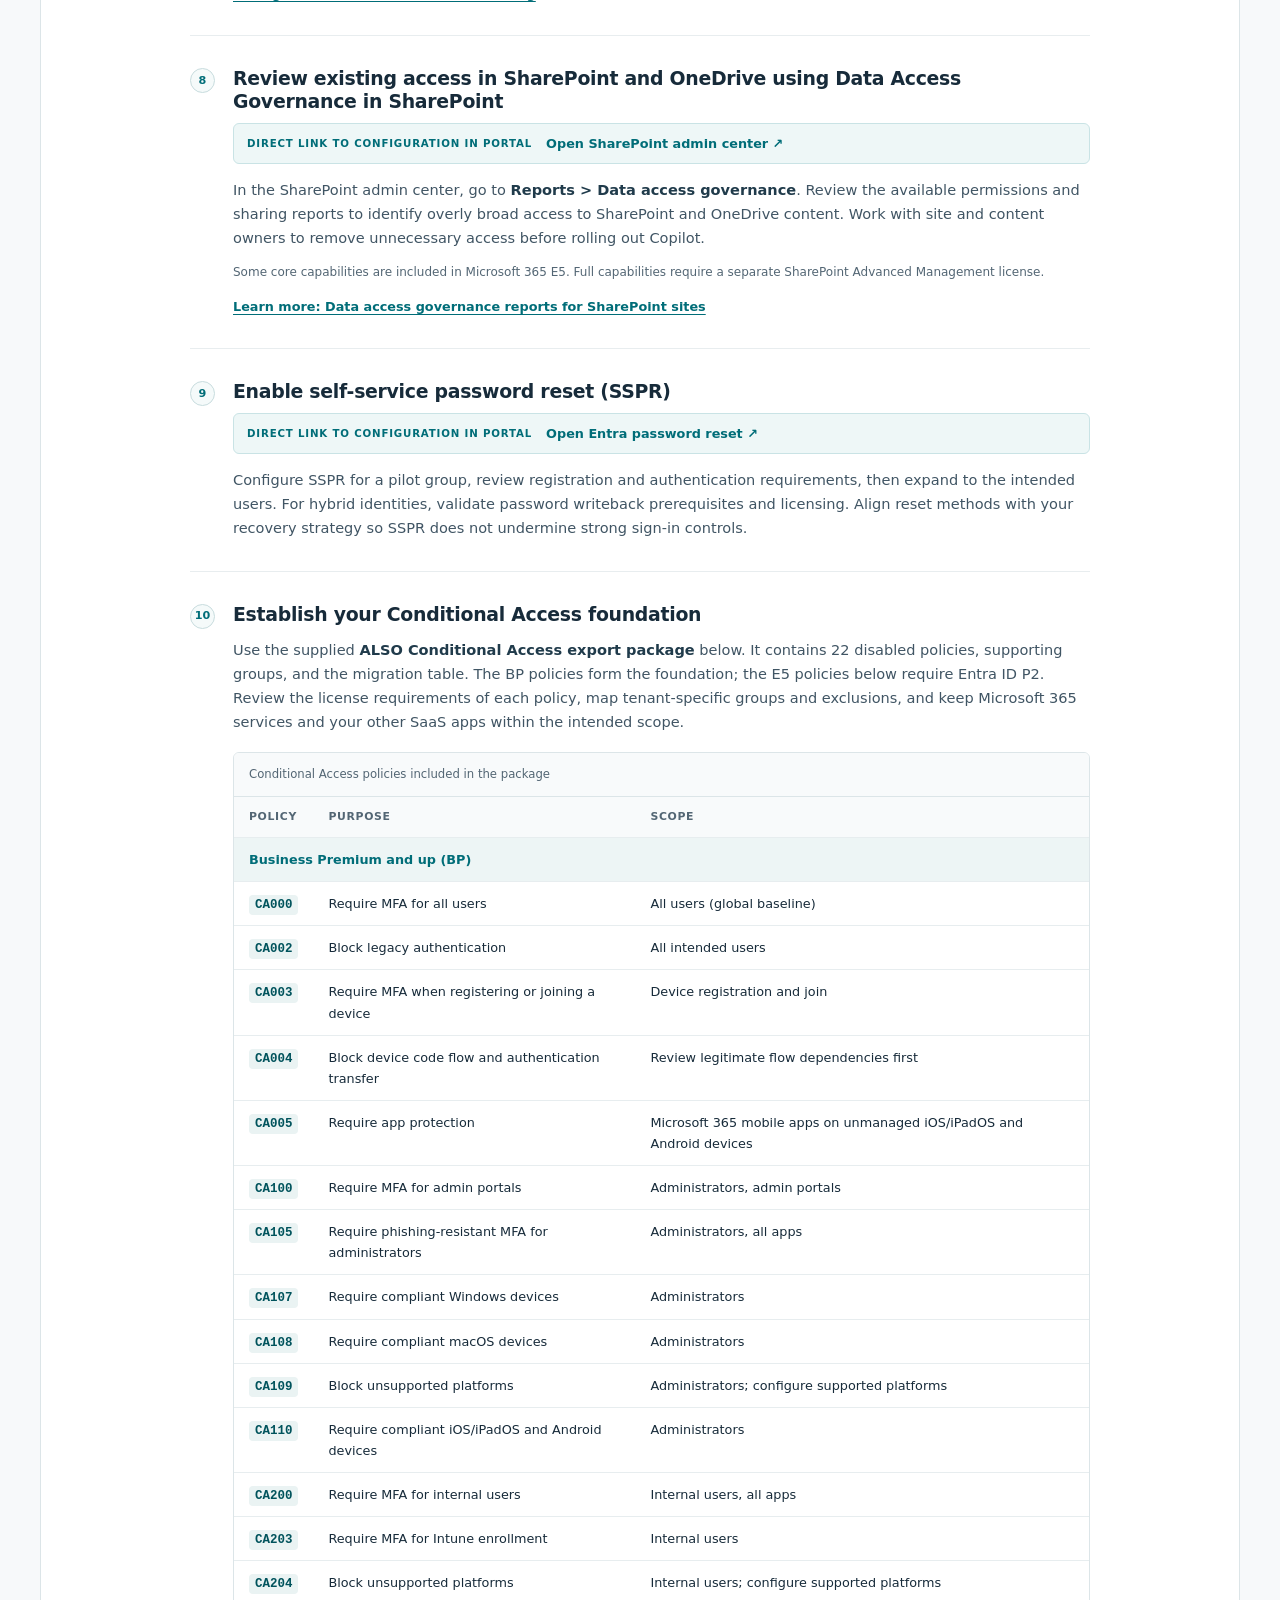
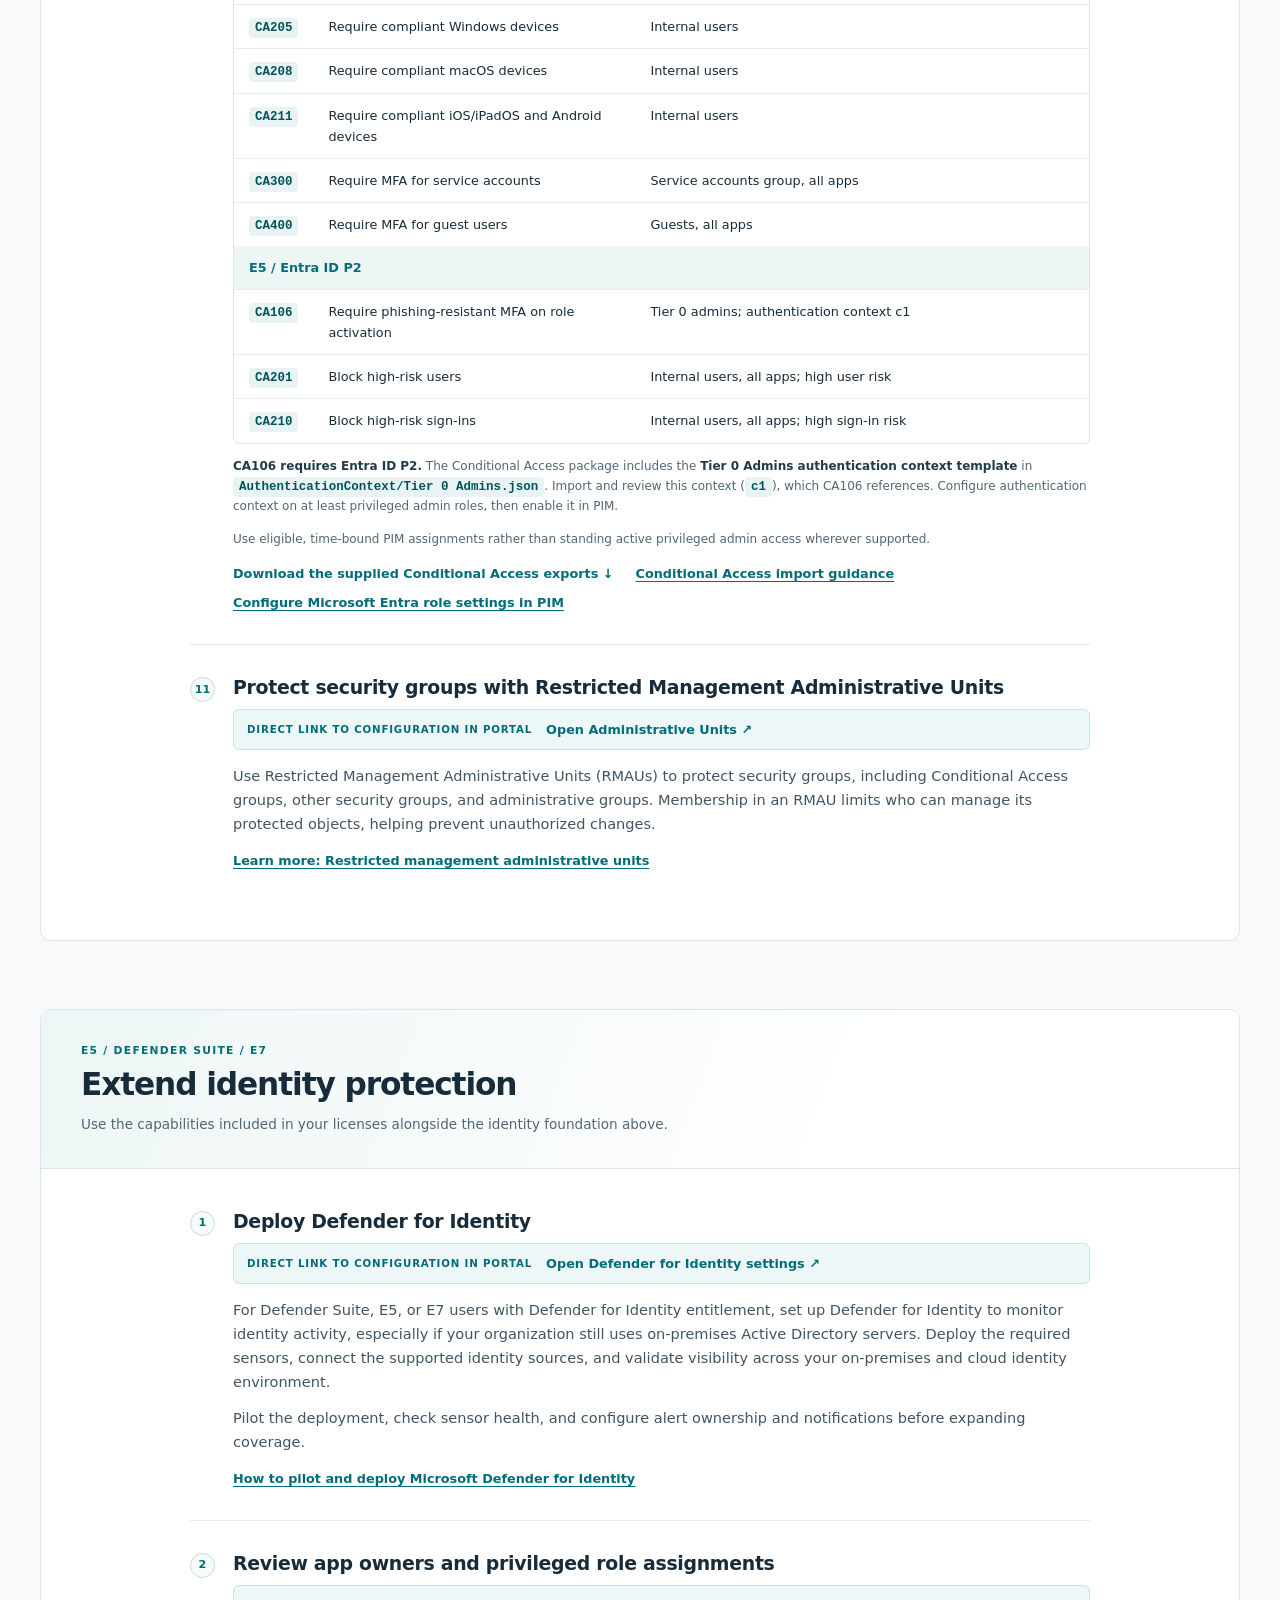
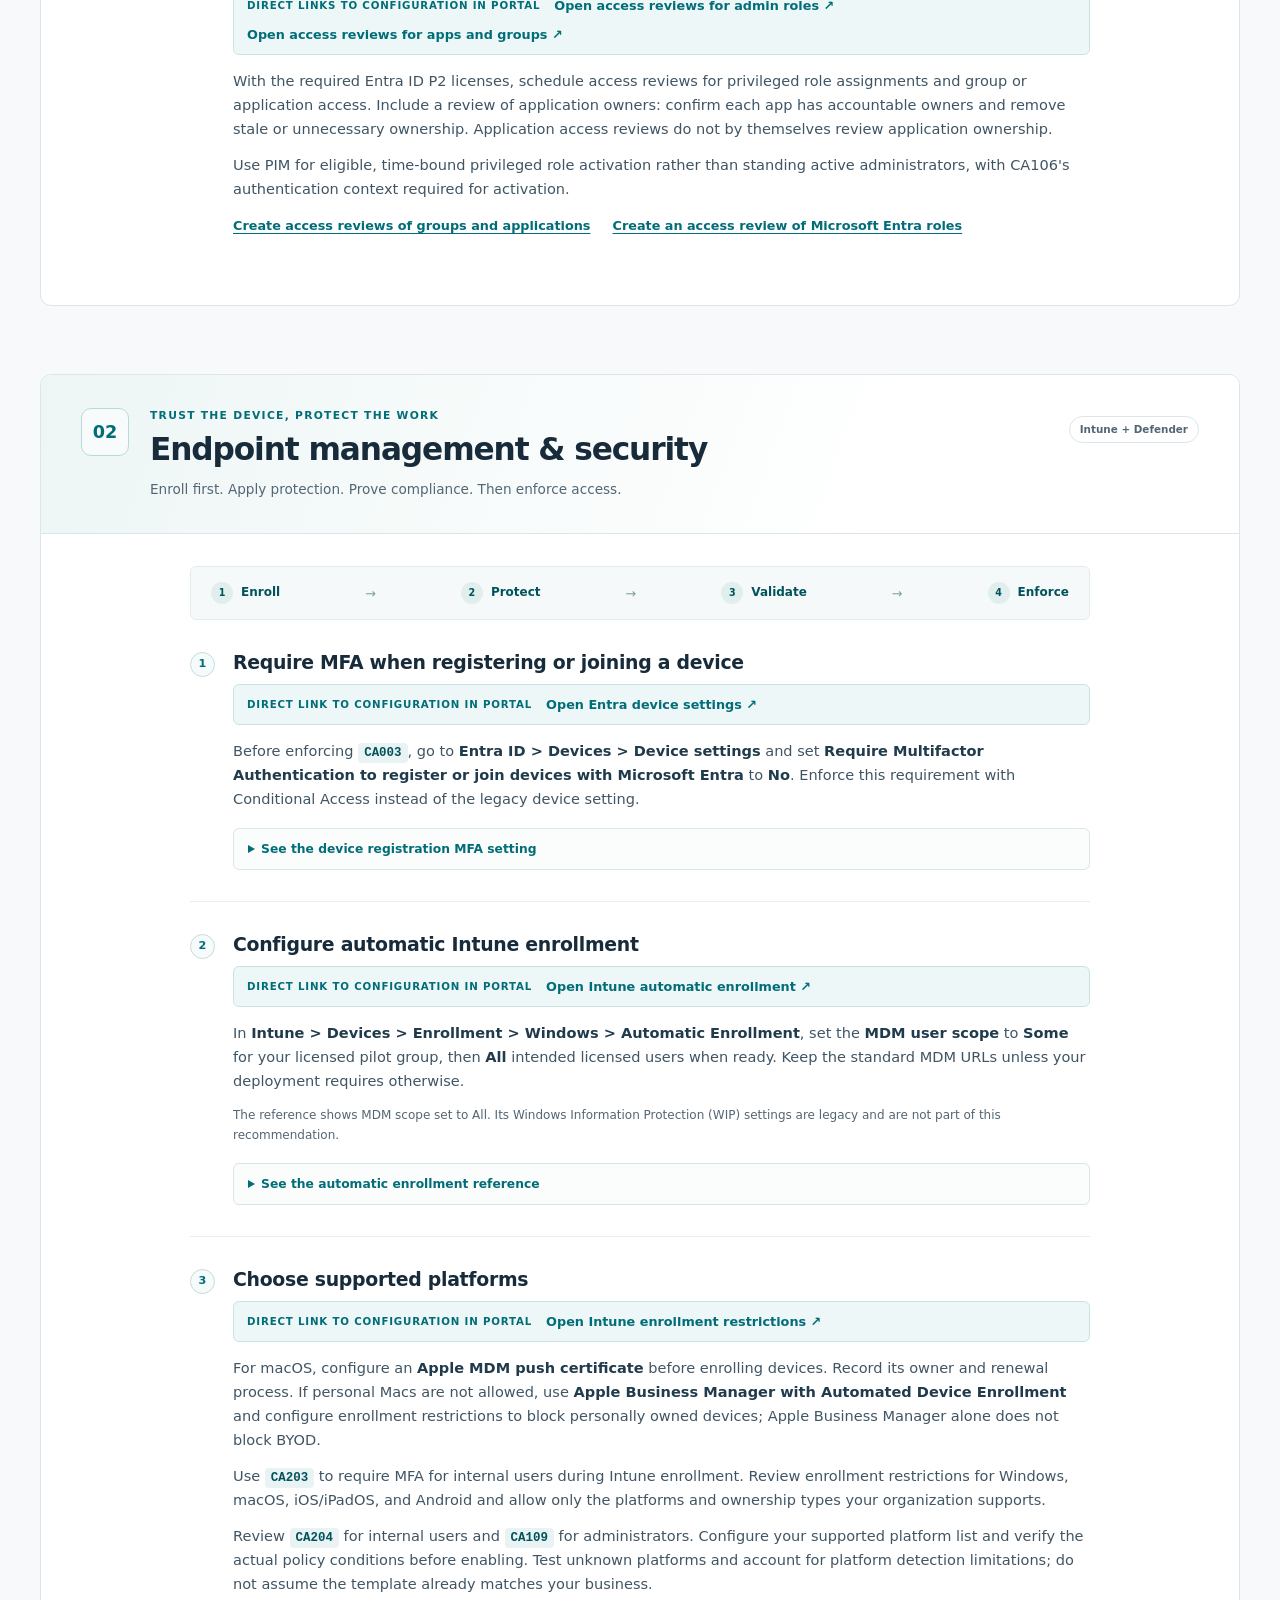
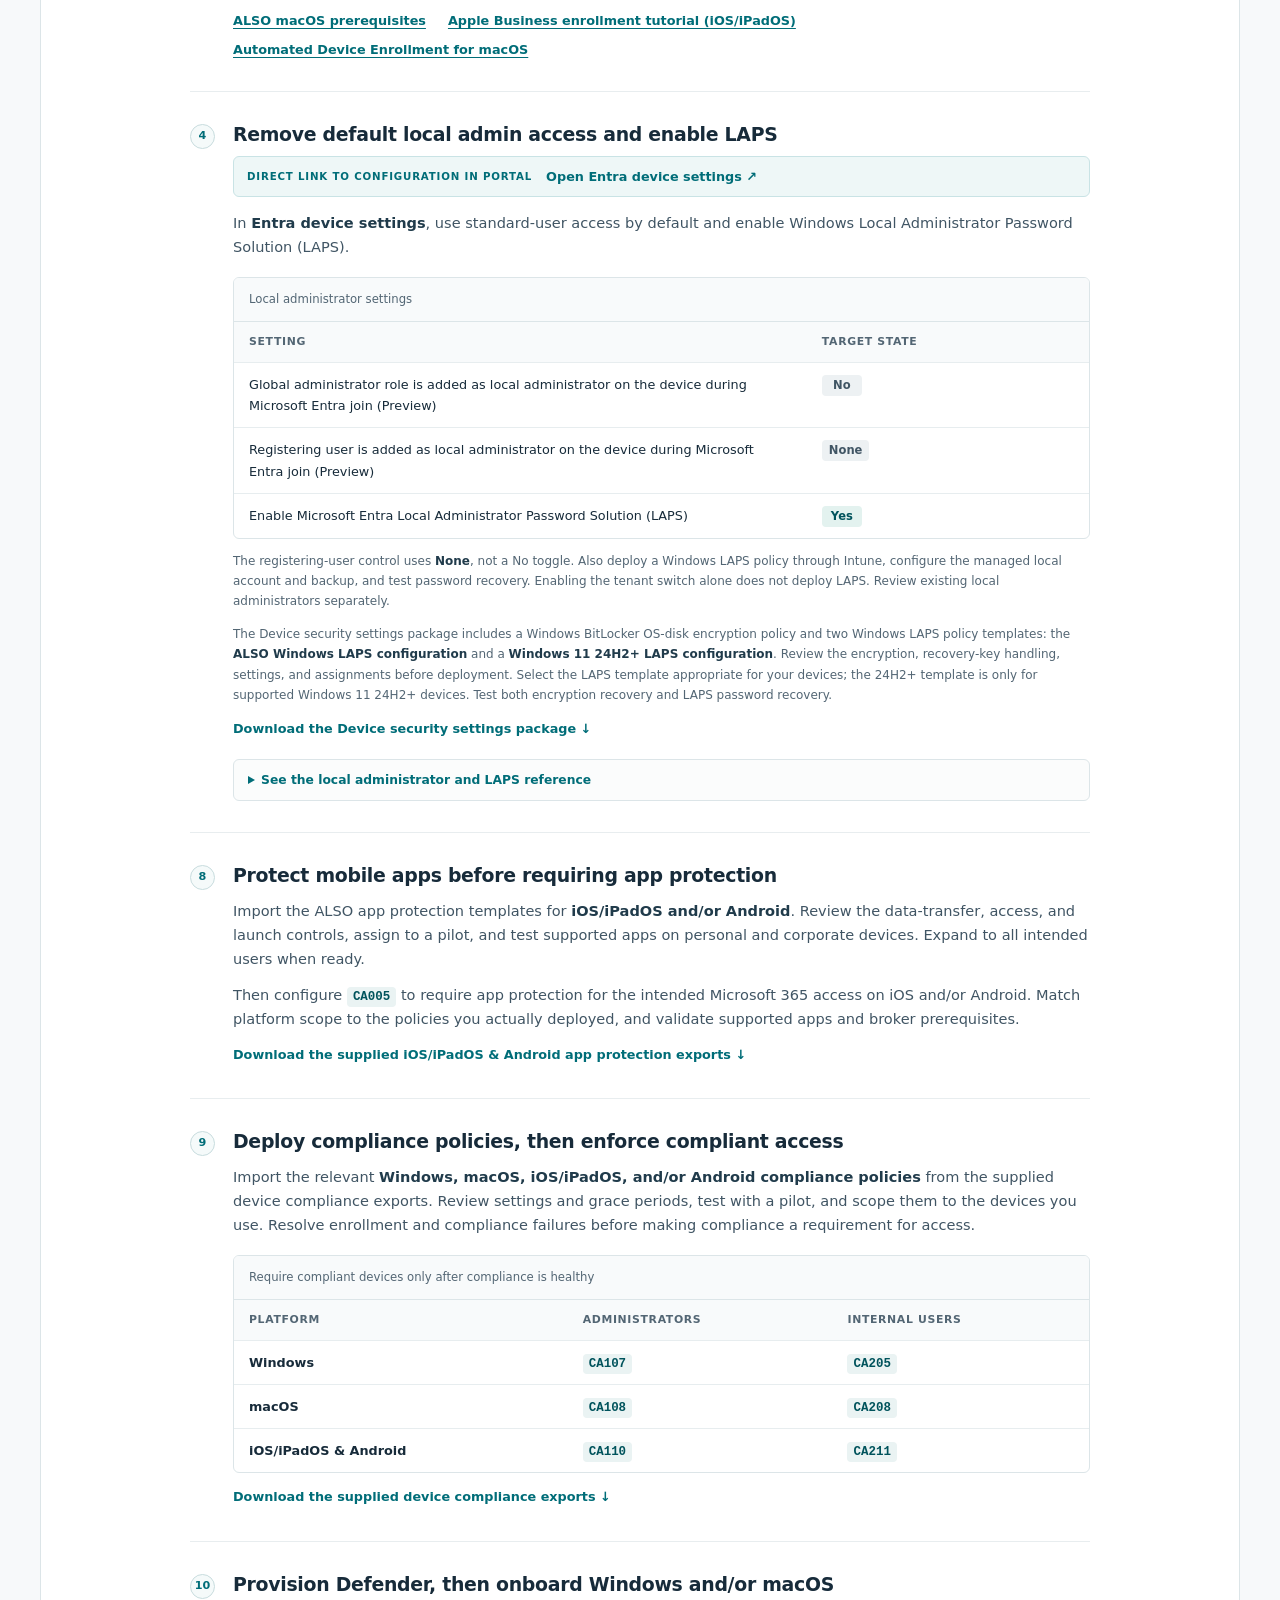
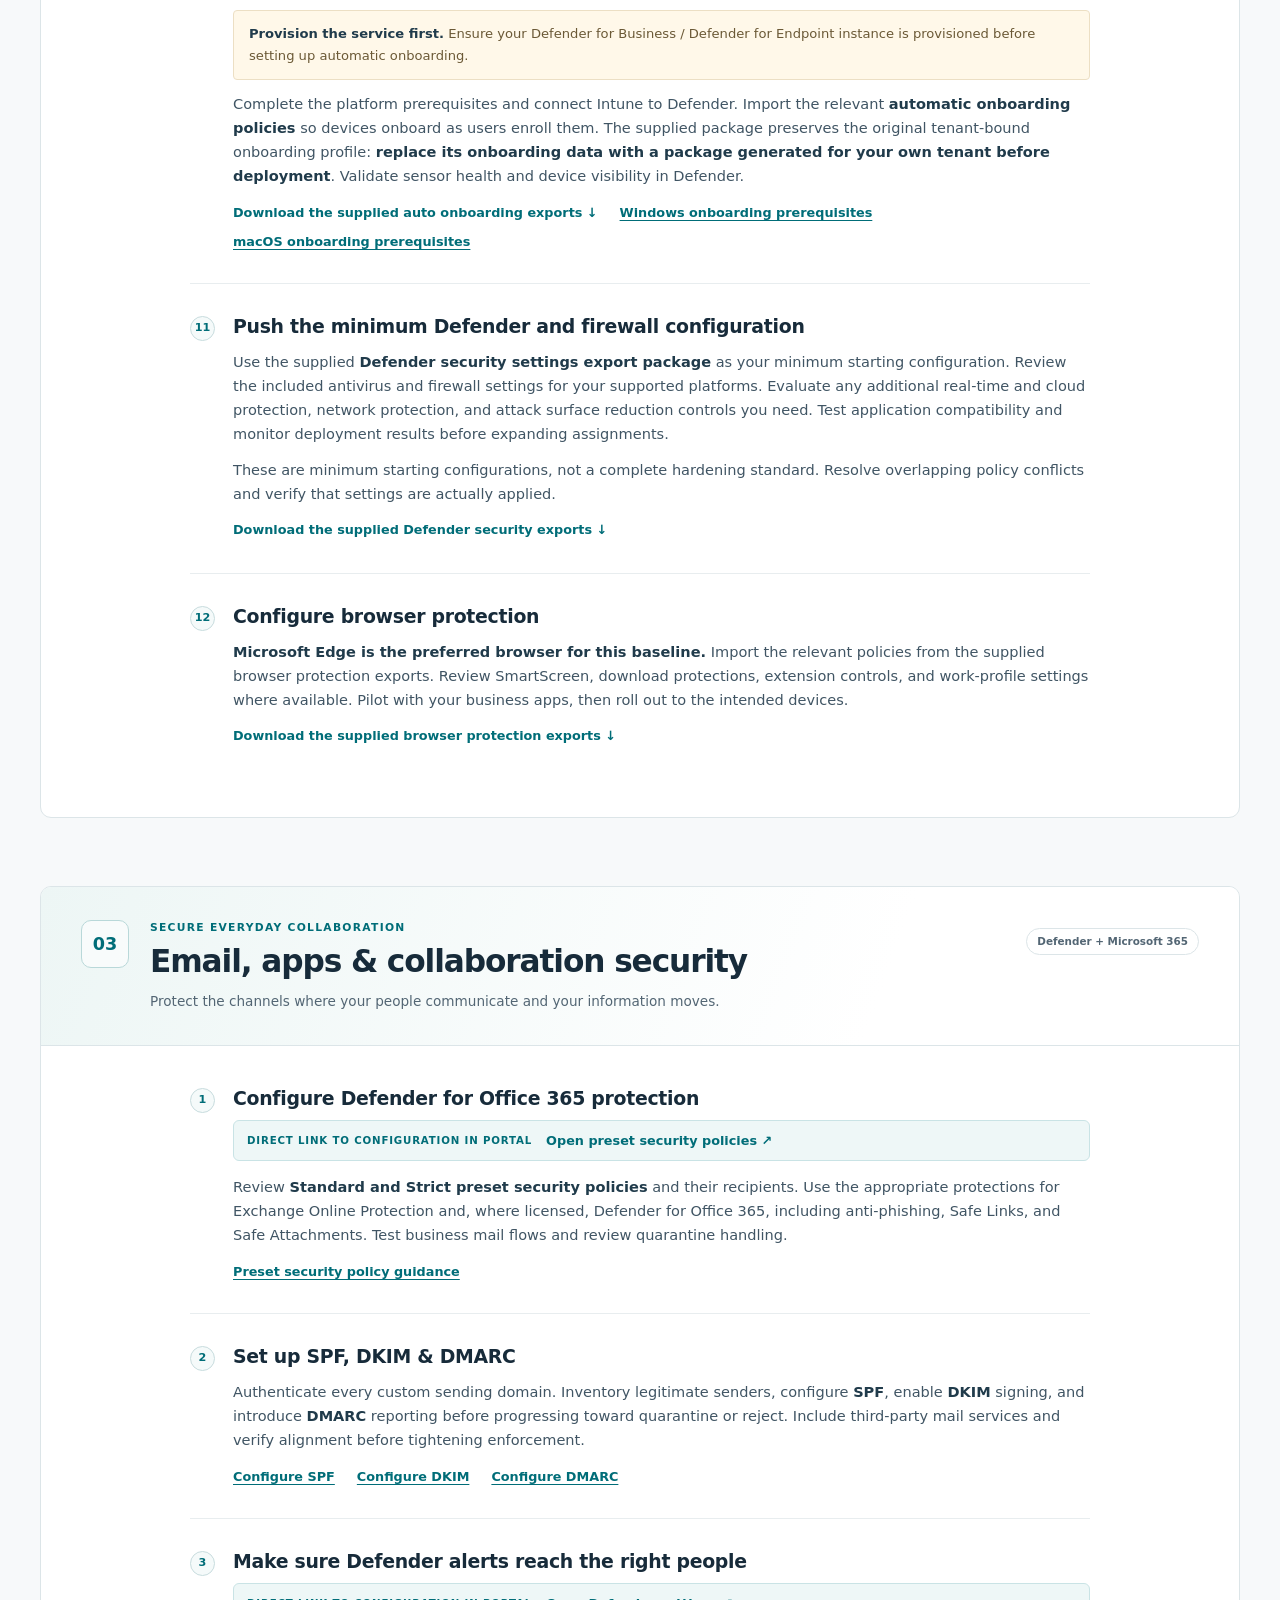
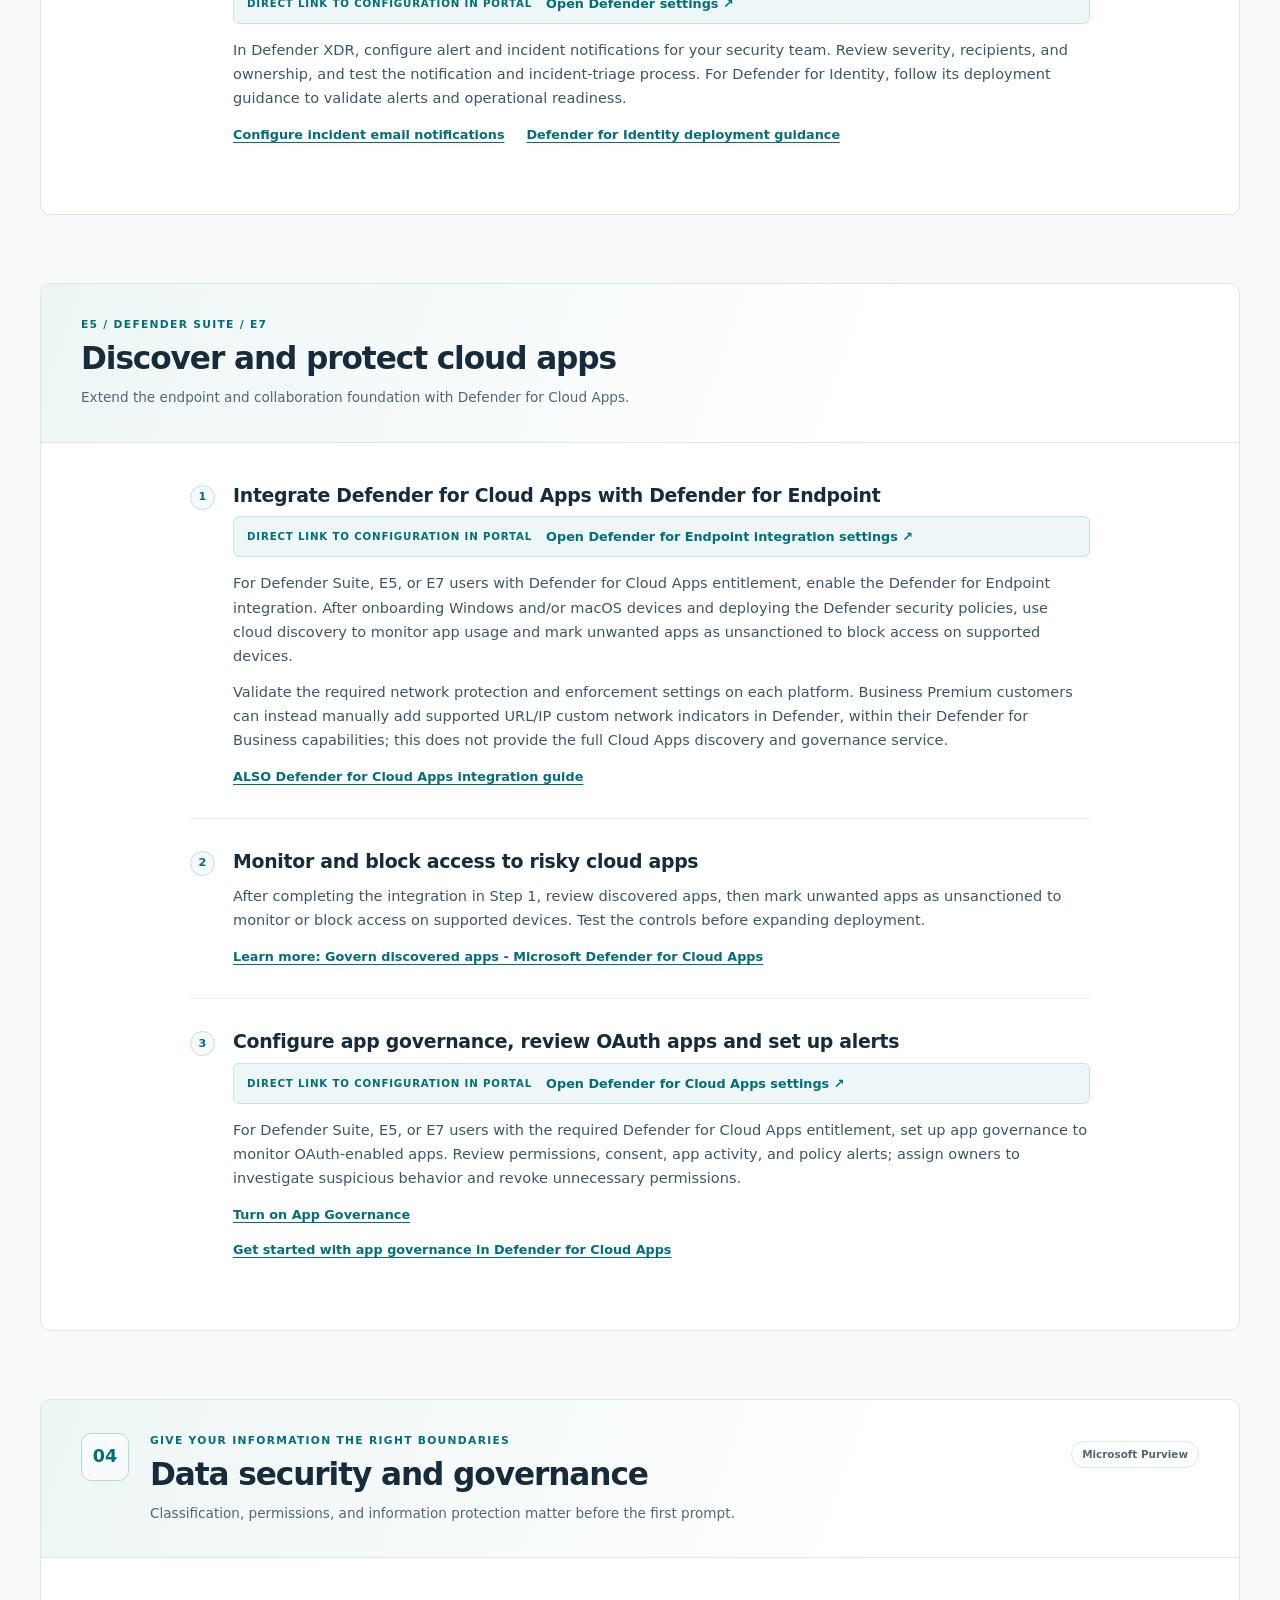
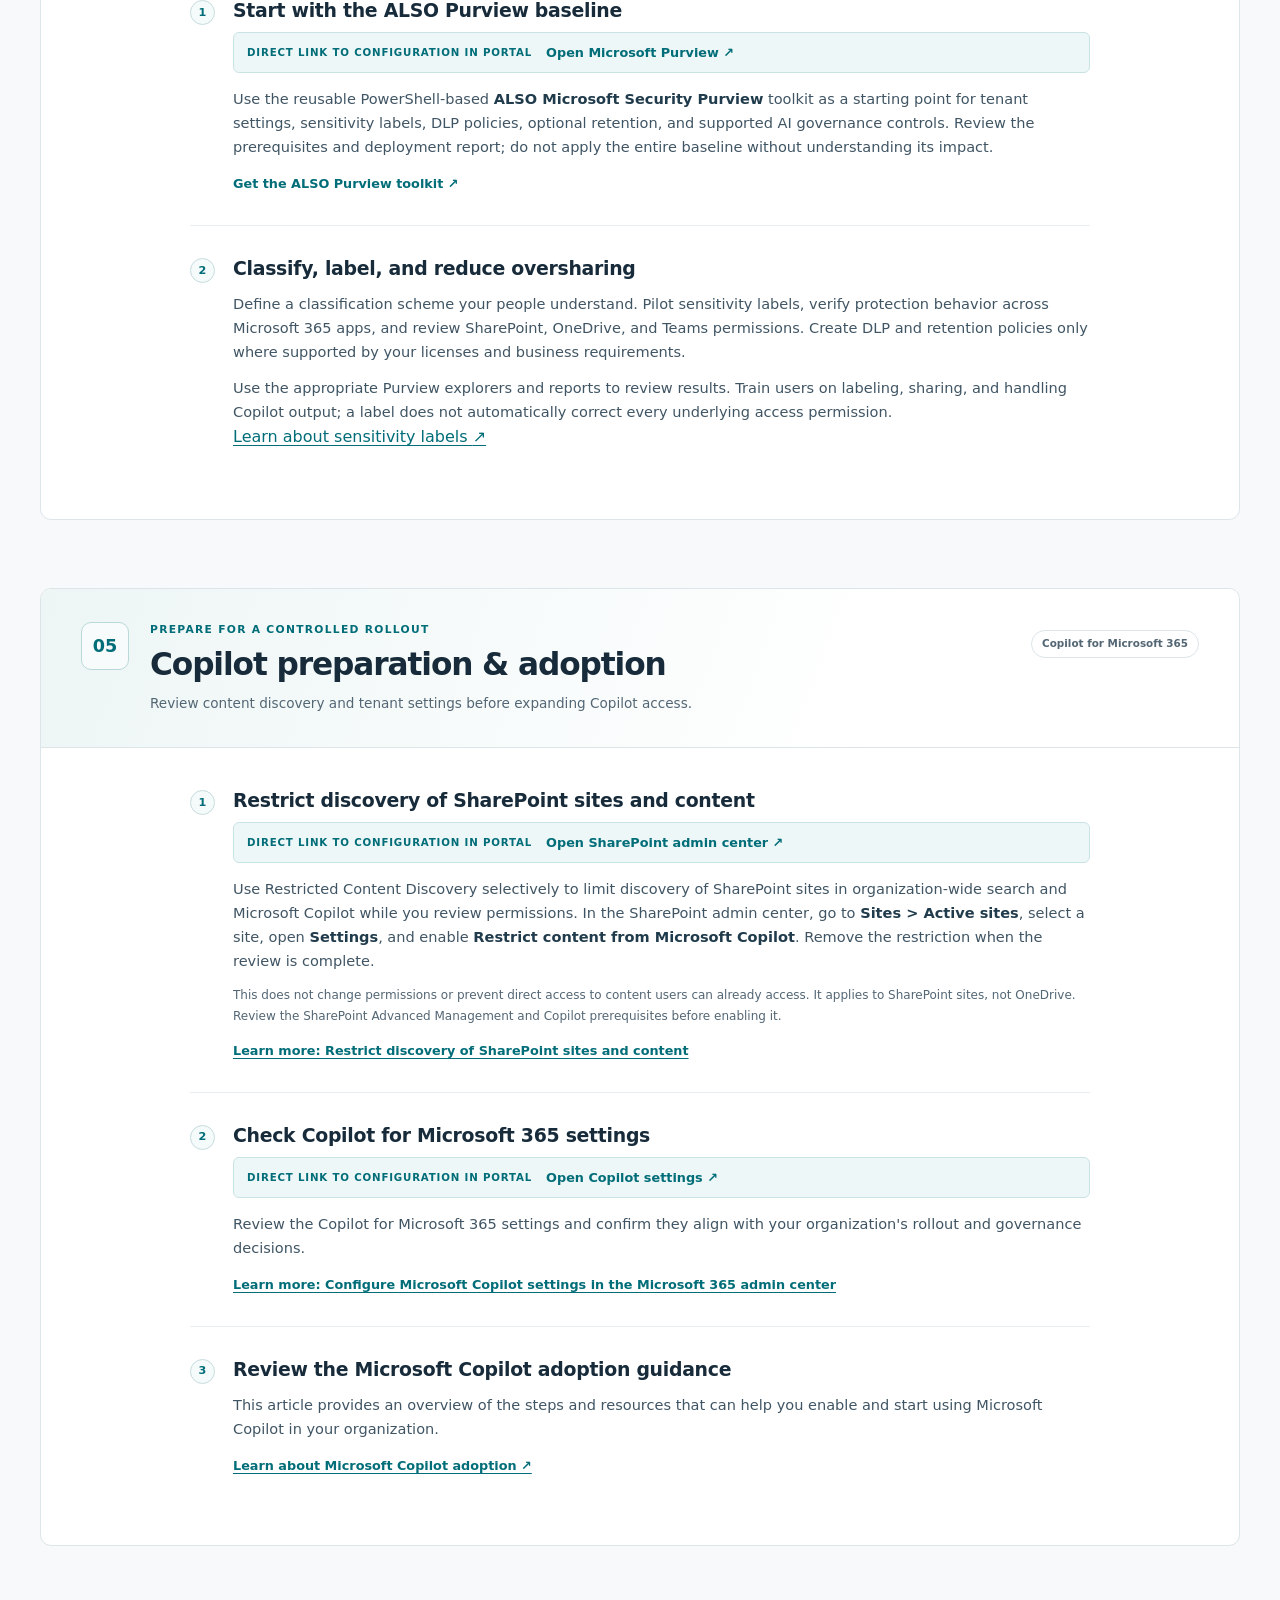
==== commit 4e9c5bec: "Add restricted management unit guidance Co-authored-by: Copilot App <223556219+Copilot@users.noreply" ====
--- a/site/index.html
+++ b/site/index.html
@@ -219,6 +219,14 @@
             <div class="resource-links"><a class="resource-link" href="downloads/conditional-access.zip" download>Download the supplied Conditional Access exports <span aria-hidden="true">&#8595;</span></a><a href="https://github.com/CoC-MS/ALSO-Microsoft-Security-Conditional-Access/blob/main/docs/public/how-to-import.md">Conditional Access import guidance</a><a href="https://learn.microsoft.com/en-us/entra/id-governance/privileged-identity-management/pim-how-to-change-default-settings">Configure Microsoft Entra role settings in PIM</a></div>
           </div>
         </article>
+        <article class="step" id="restricted-management-admin-units">
+          <div class="step-marker">11</div><div class="step-content">
+            <h3>Protect security groups with Restricted Management Administrative Units</h3>
+            <div class="portal-links"><span class="portal-tag">Direct link to configuration in portal</span><a class="resource-link" href="https://entra.microsoft.com/#view/Microsoft_AAD_IAM/RolesManagementMenuBlade/~/AdminUnits">Open Administrative Units <span aria-hidden="true">&#8599;</span></a></div>
+            <p>Use Restricted Management Administrative Units (RMAUs) to protect security groups, including Conditional Access groups, other security groups, and administrative groups. Membership in an RMAU limits who can manage its protected objects, helping prevent unauthorized changes.</p>
+            <div class="resource-links"><a href="https://learn.microsoft.com/en-us/entra/identity/role-based-access-control/admin-units-restricted-management">Learn more: Restricted management administrative units</a></div>
+          </div>
+        </article>
       </div>
     </section>
 
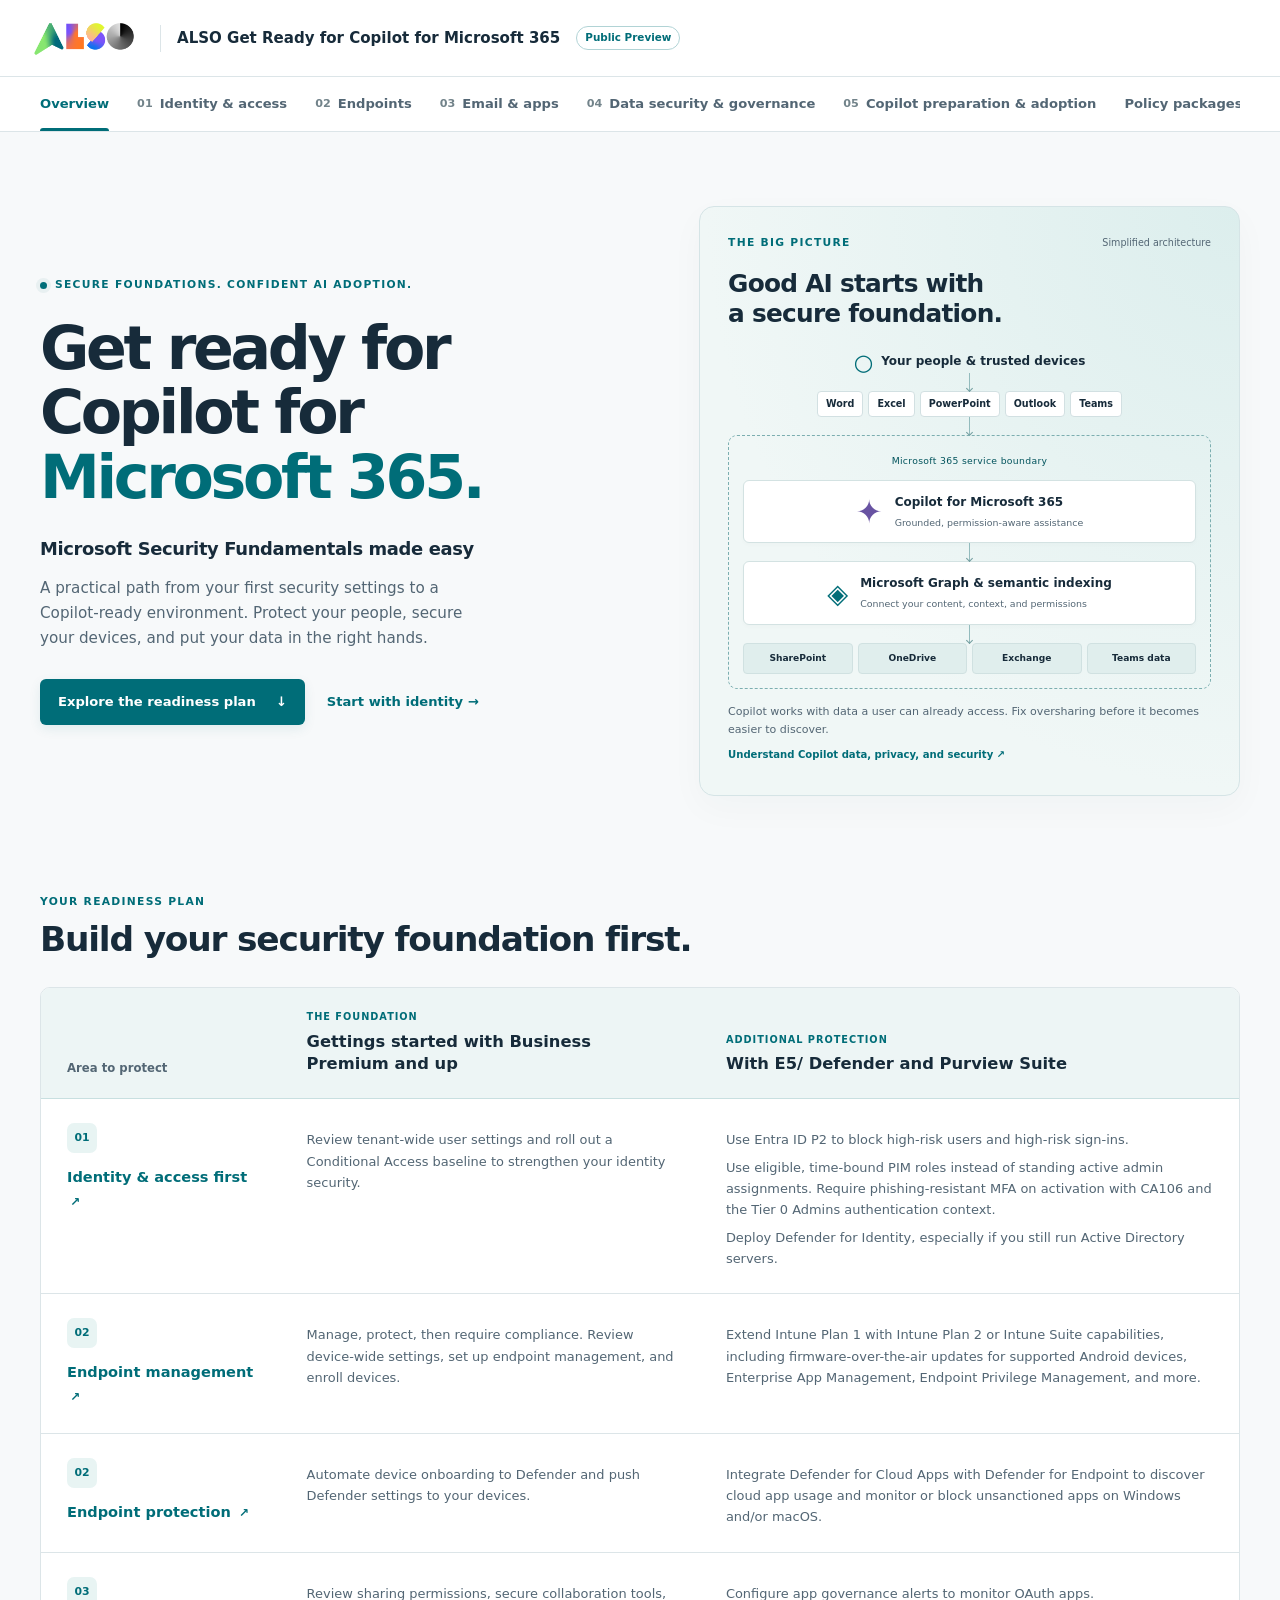
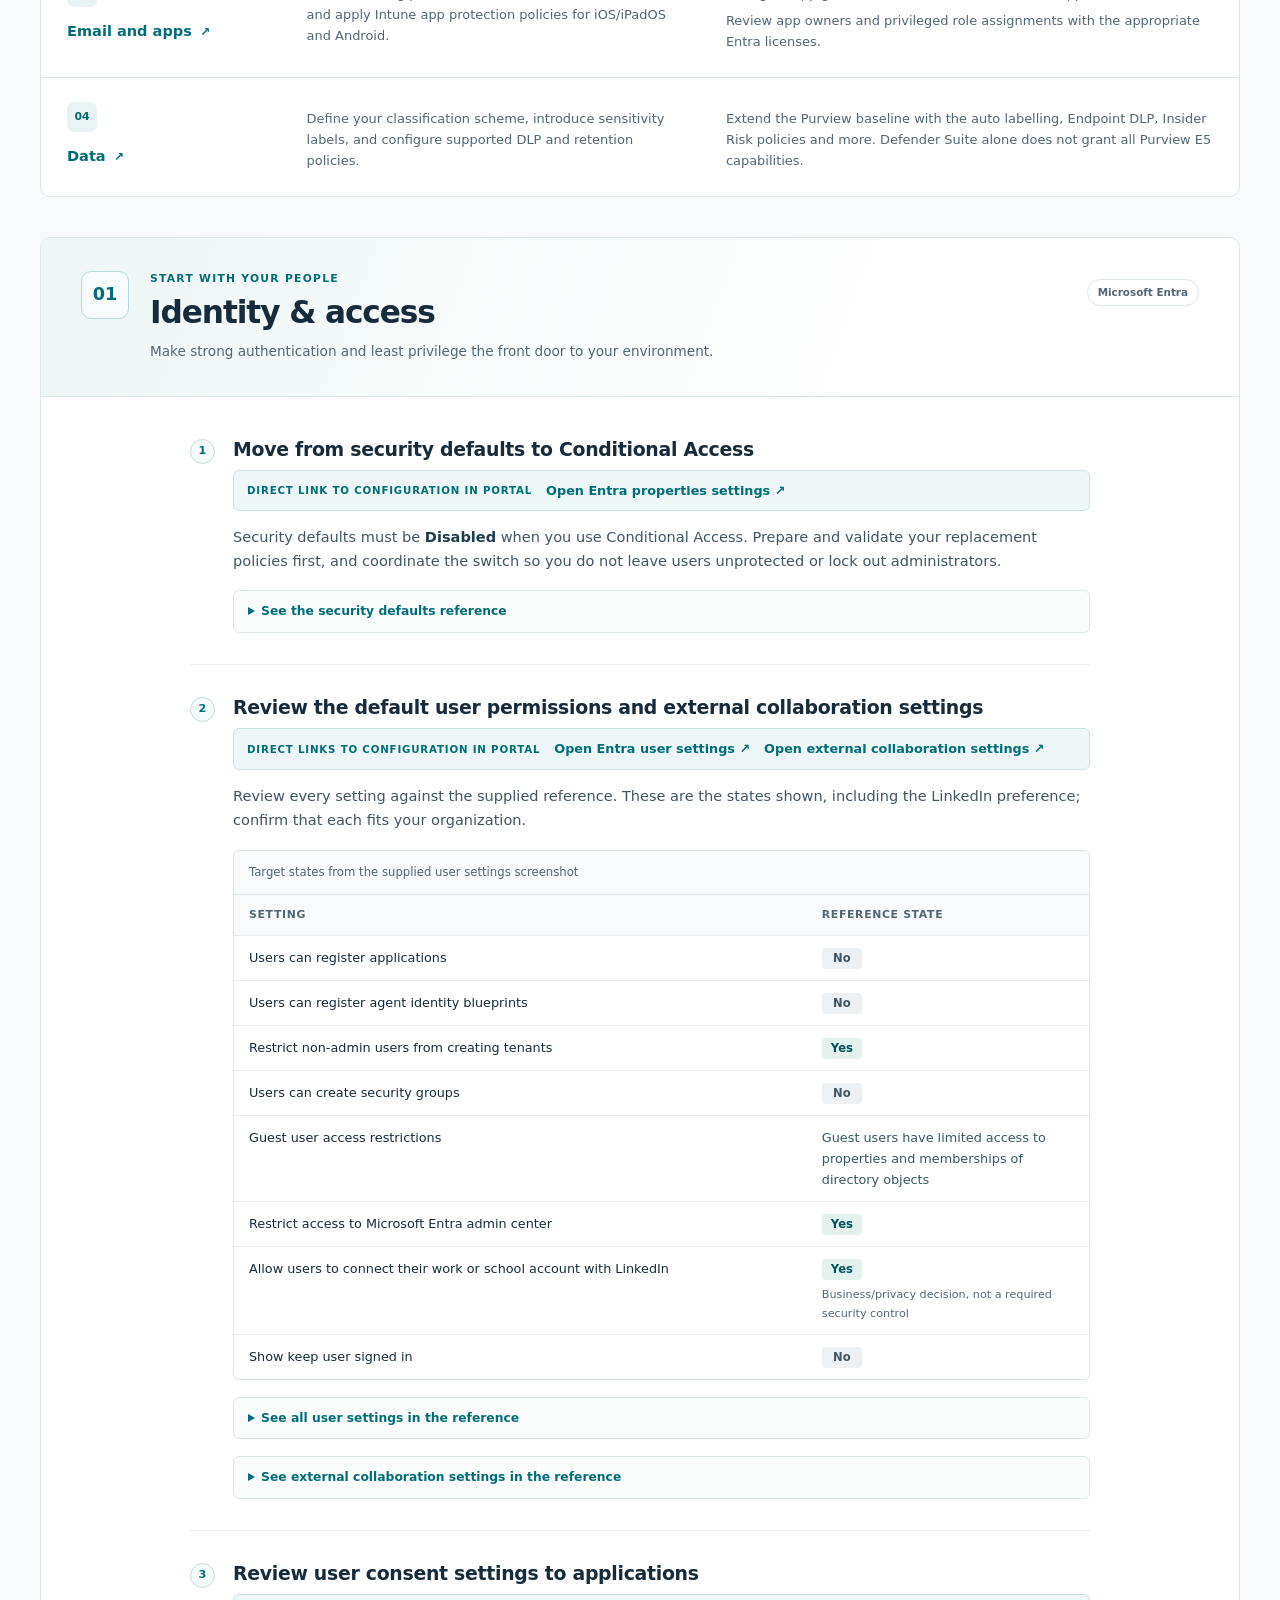
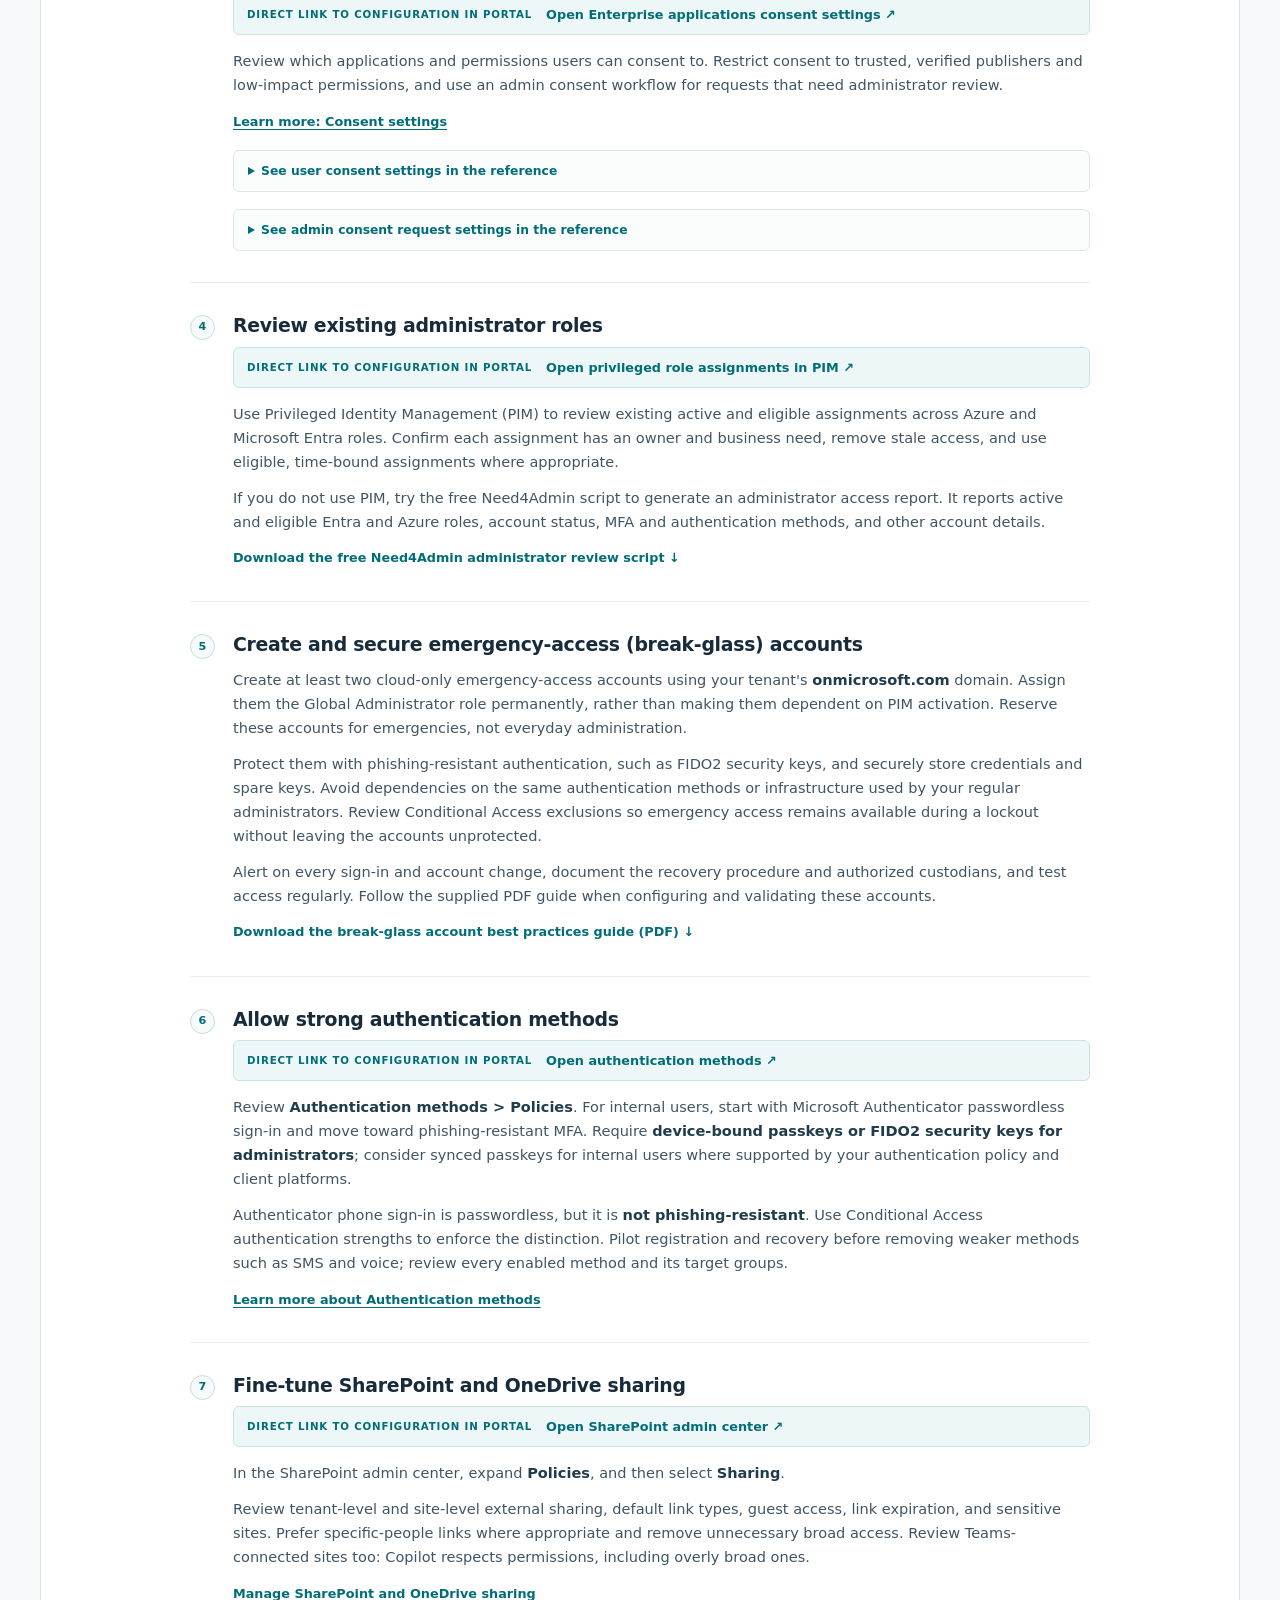
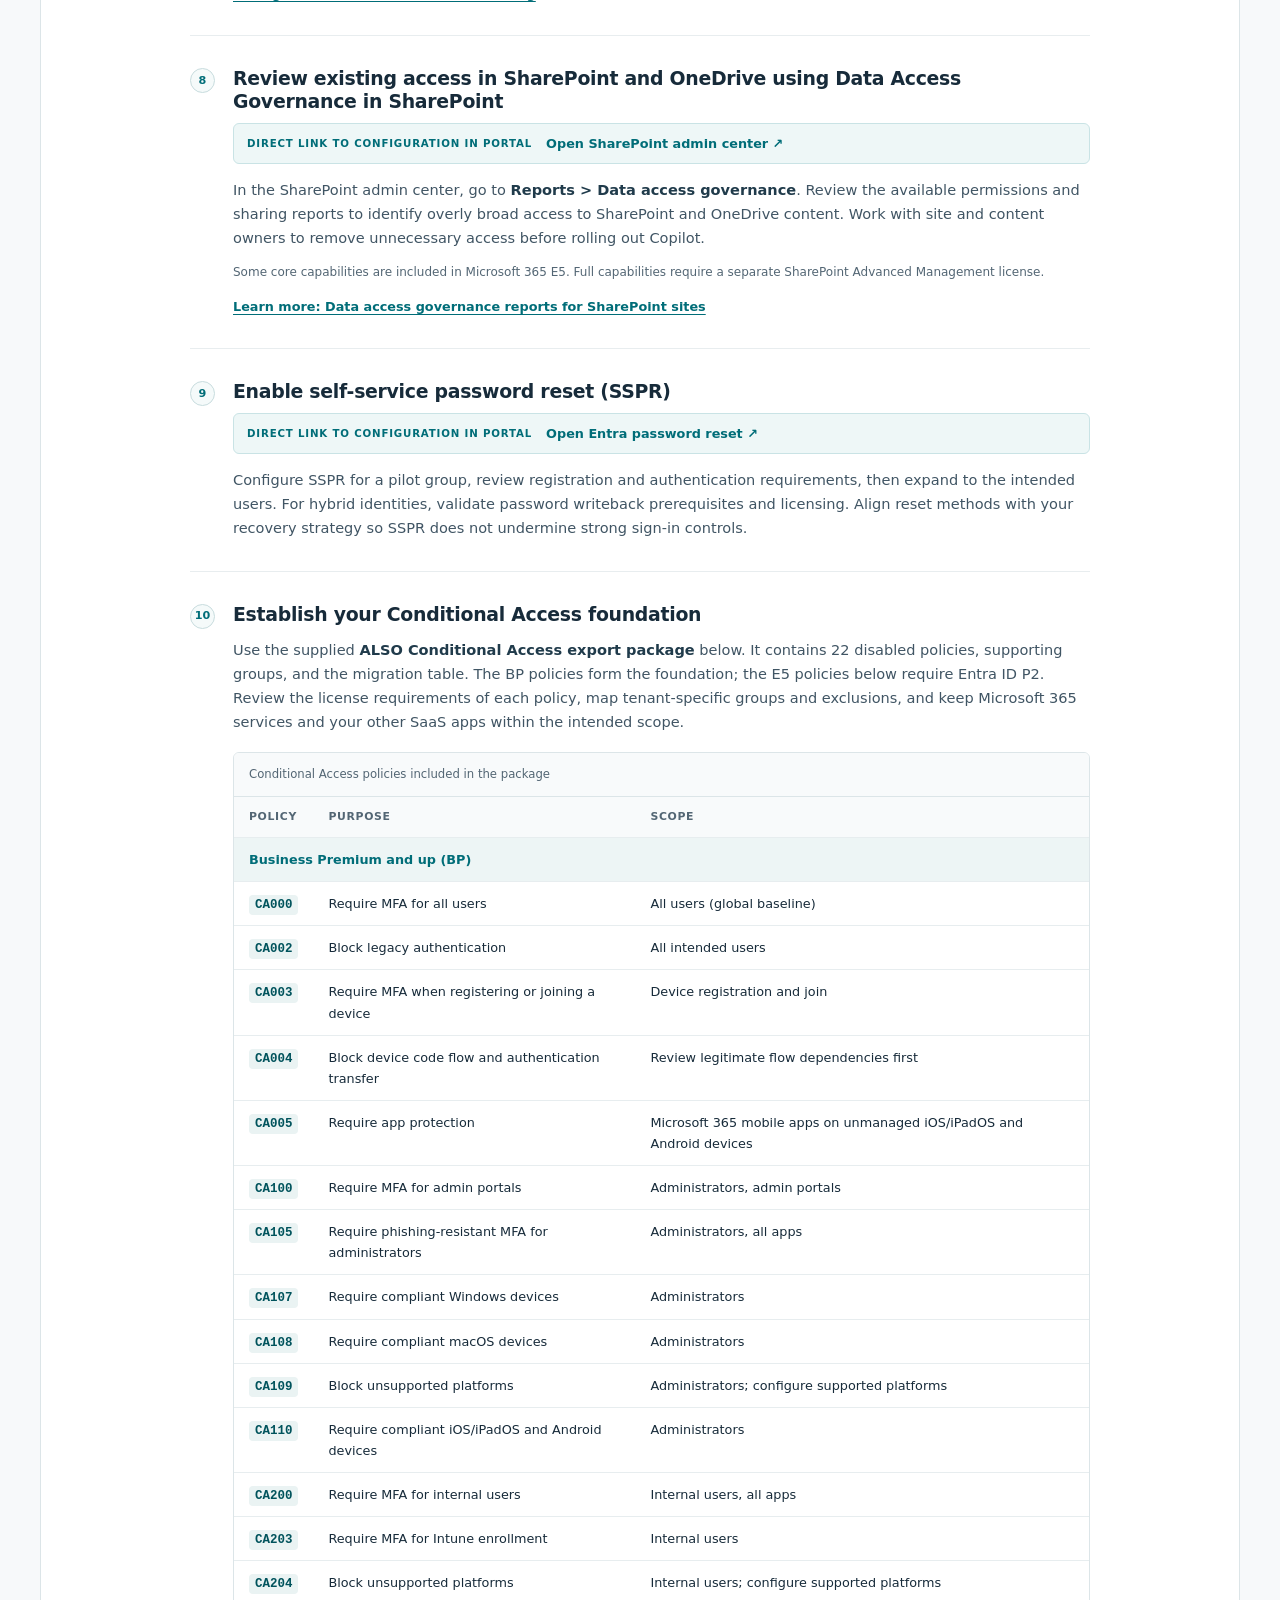
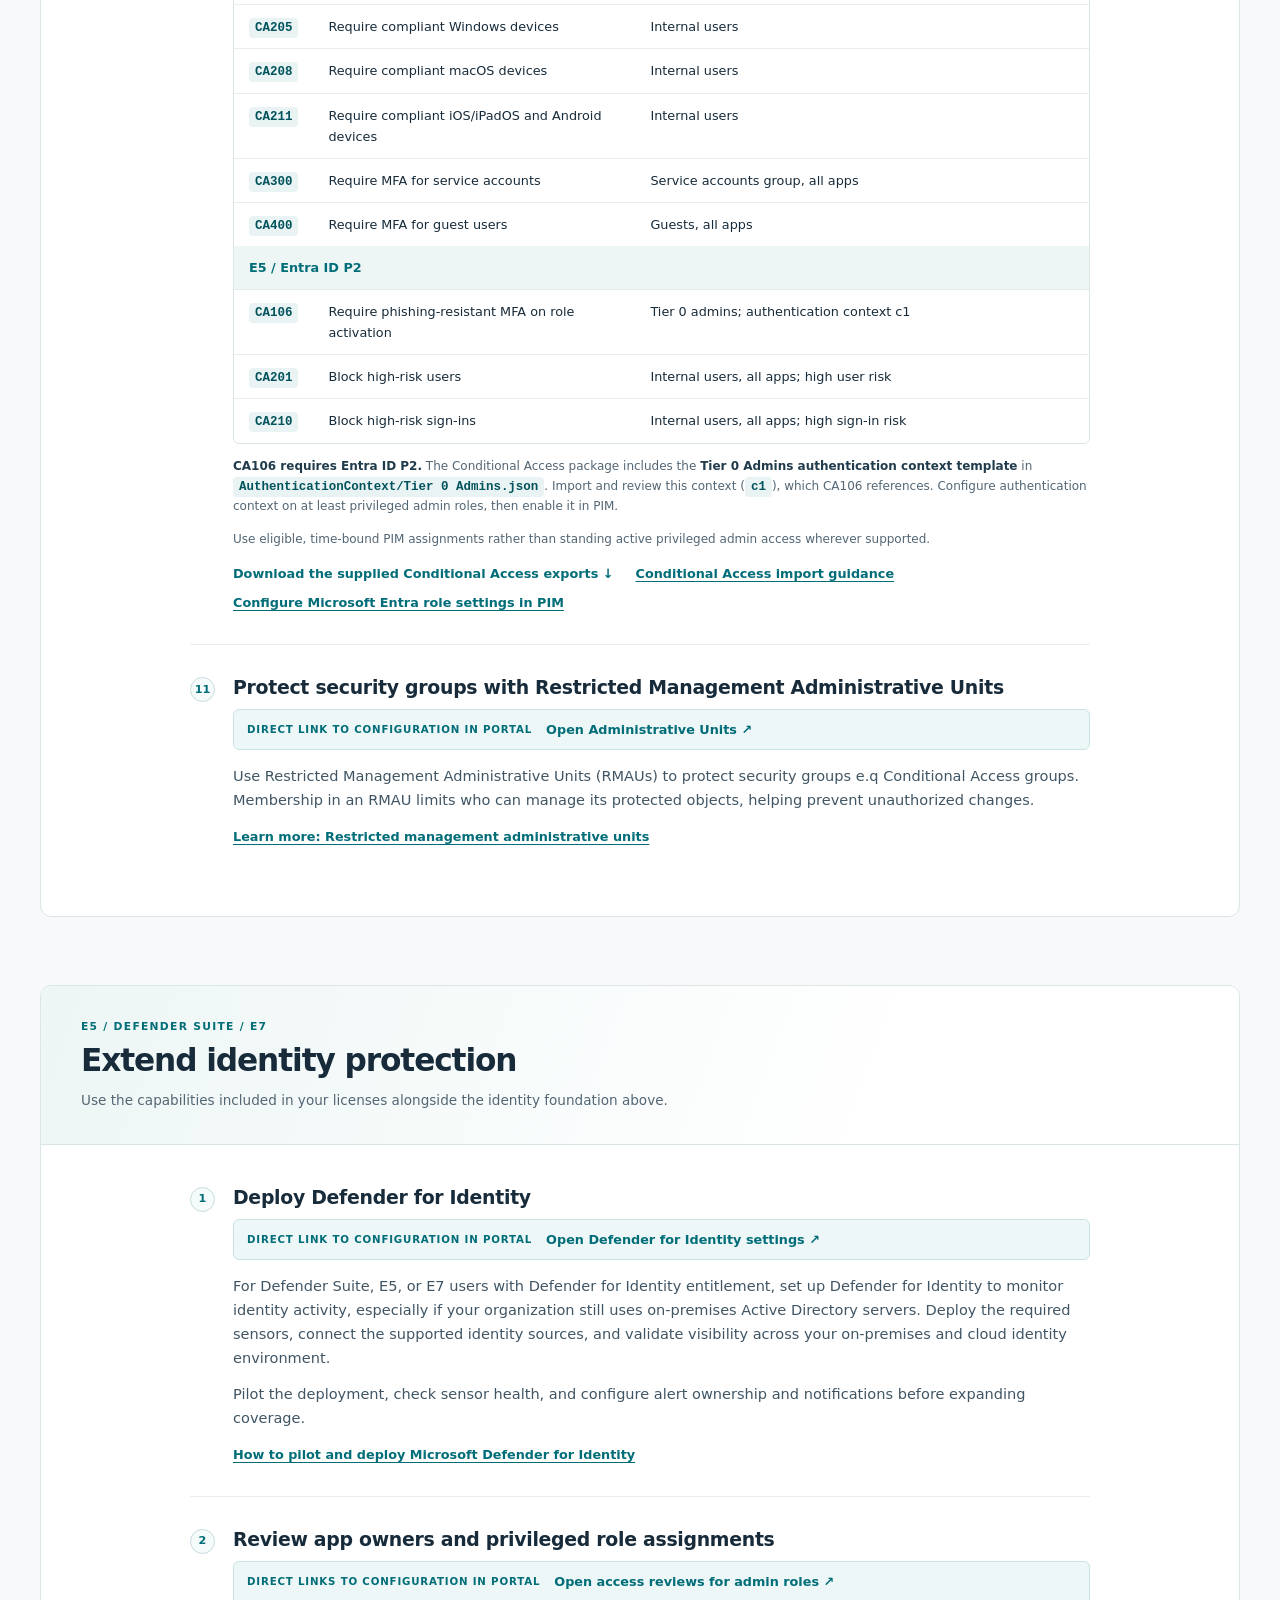
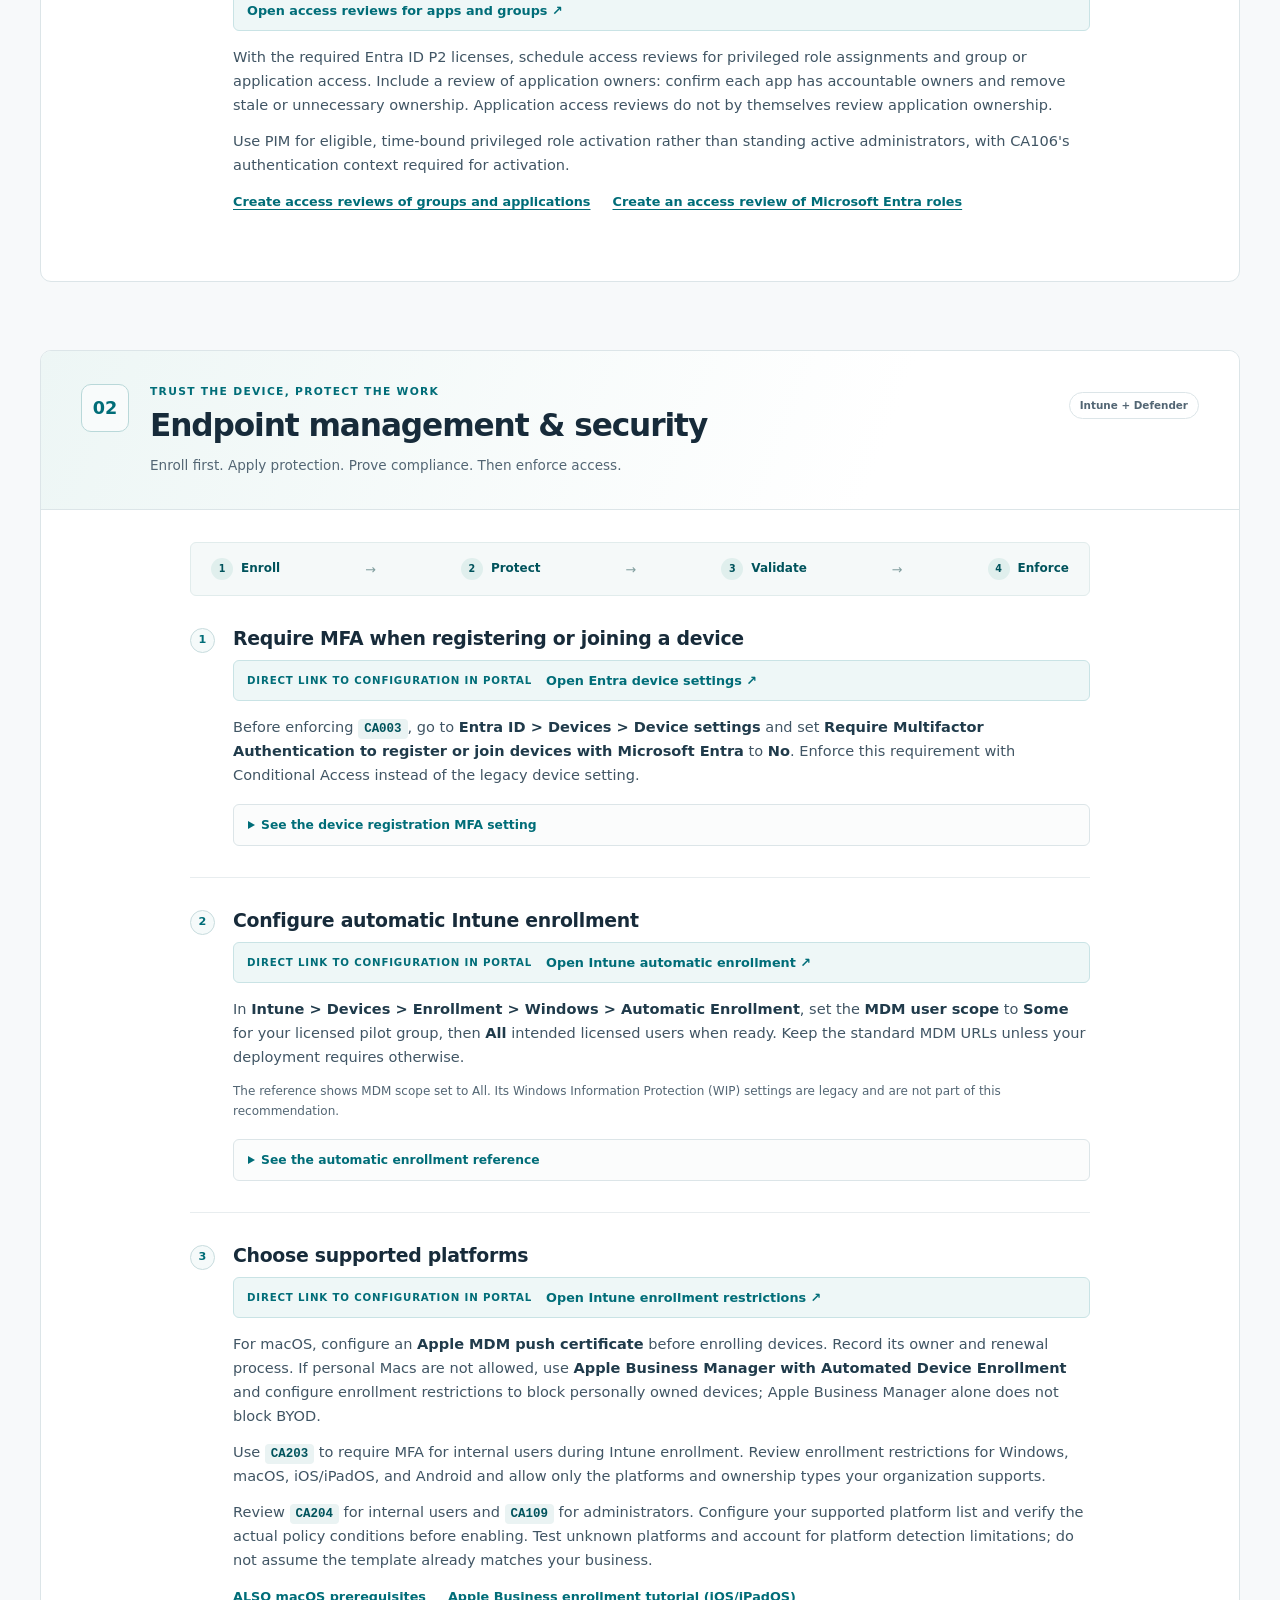
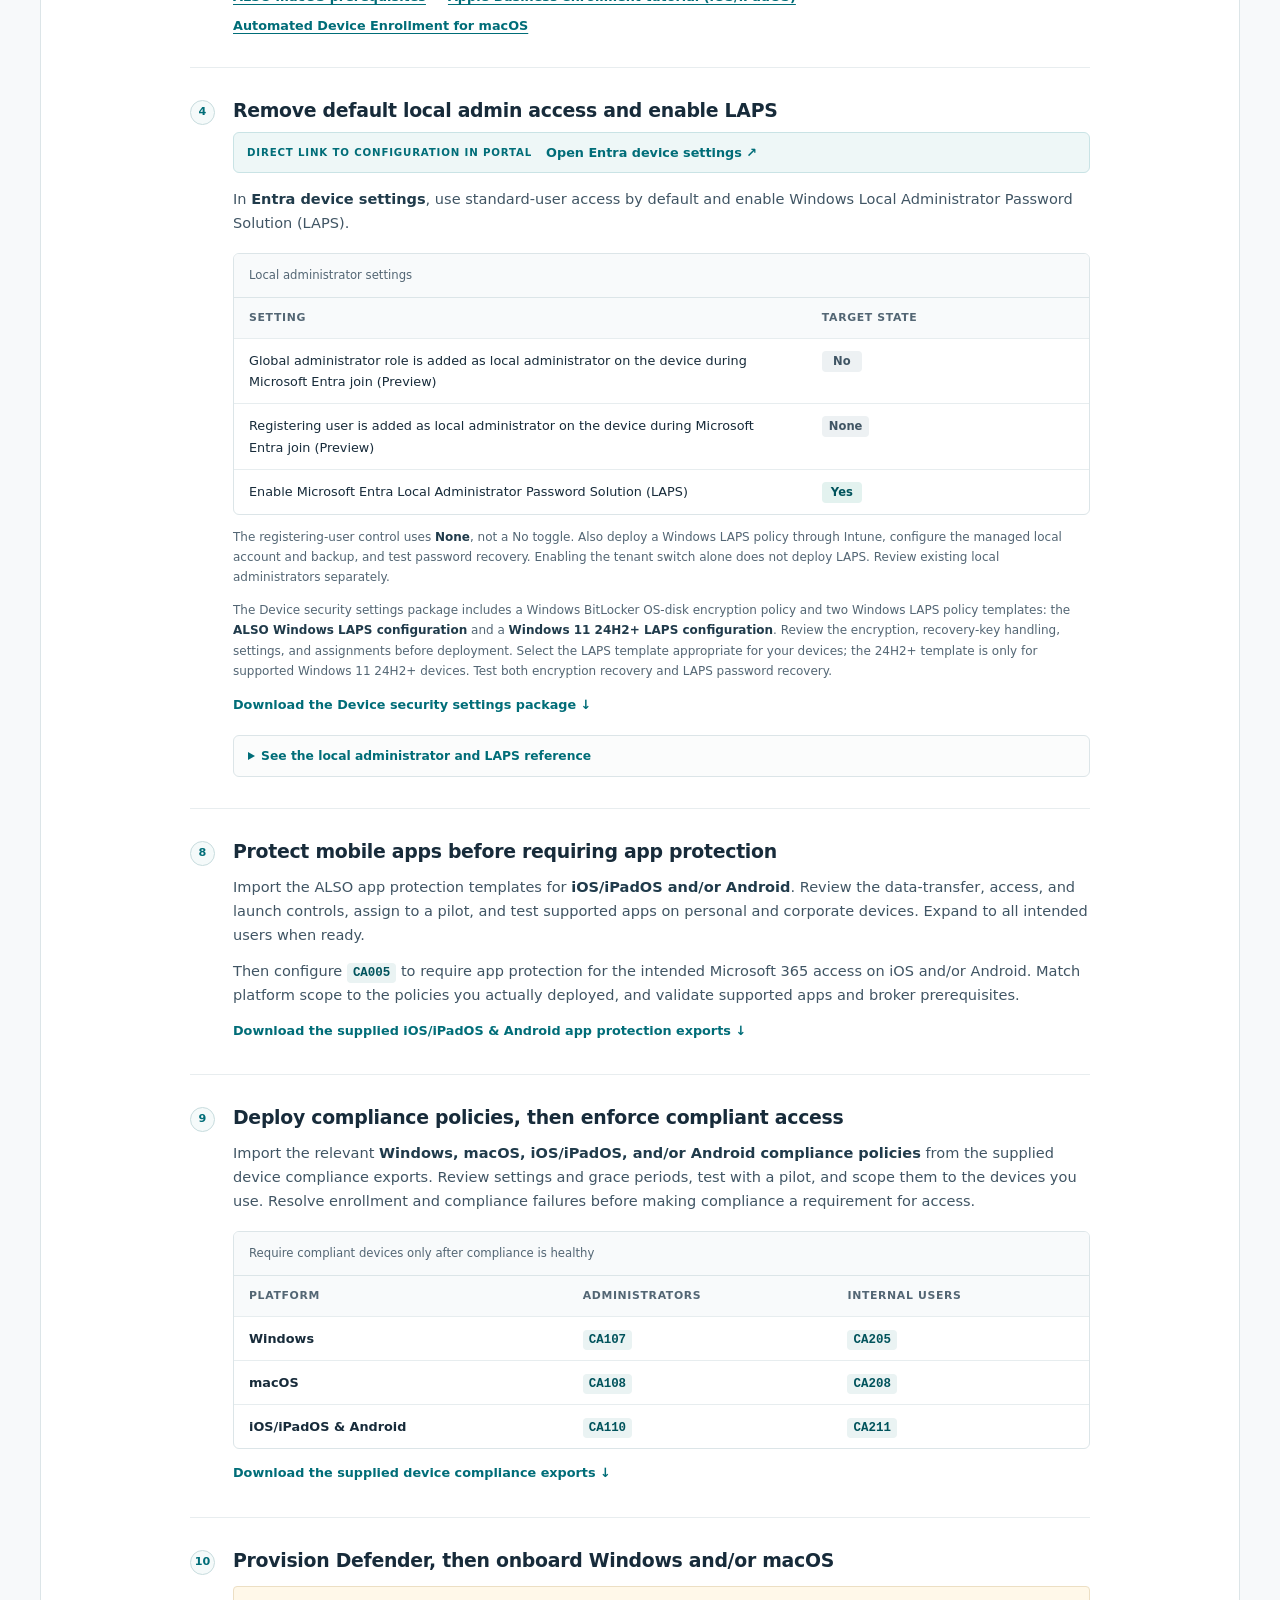
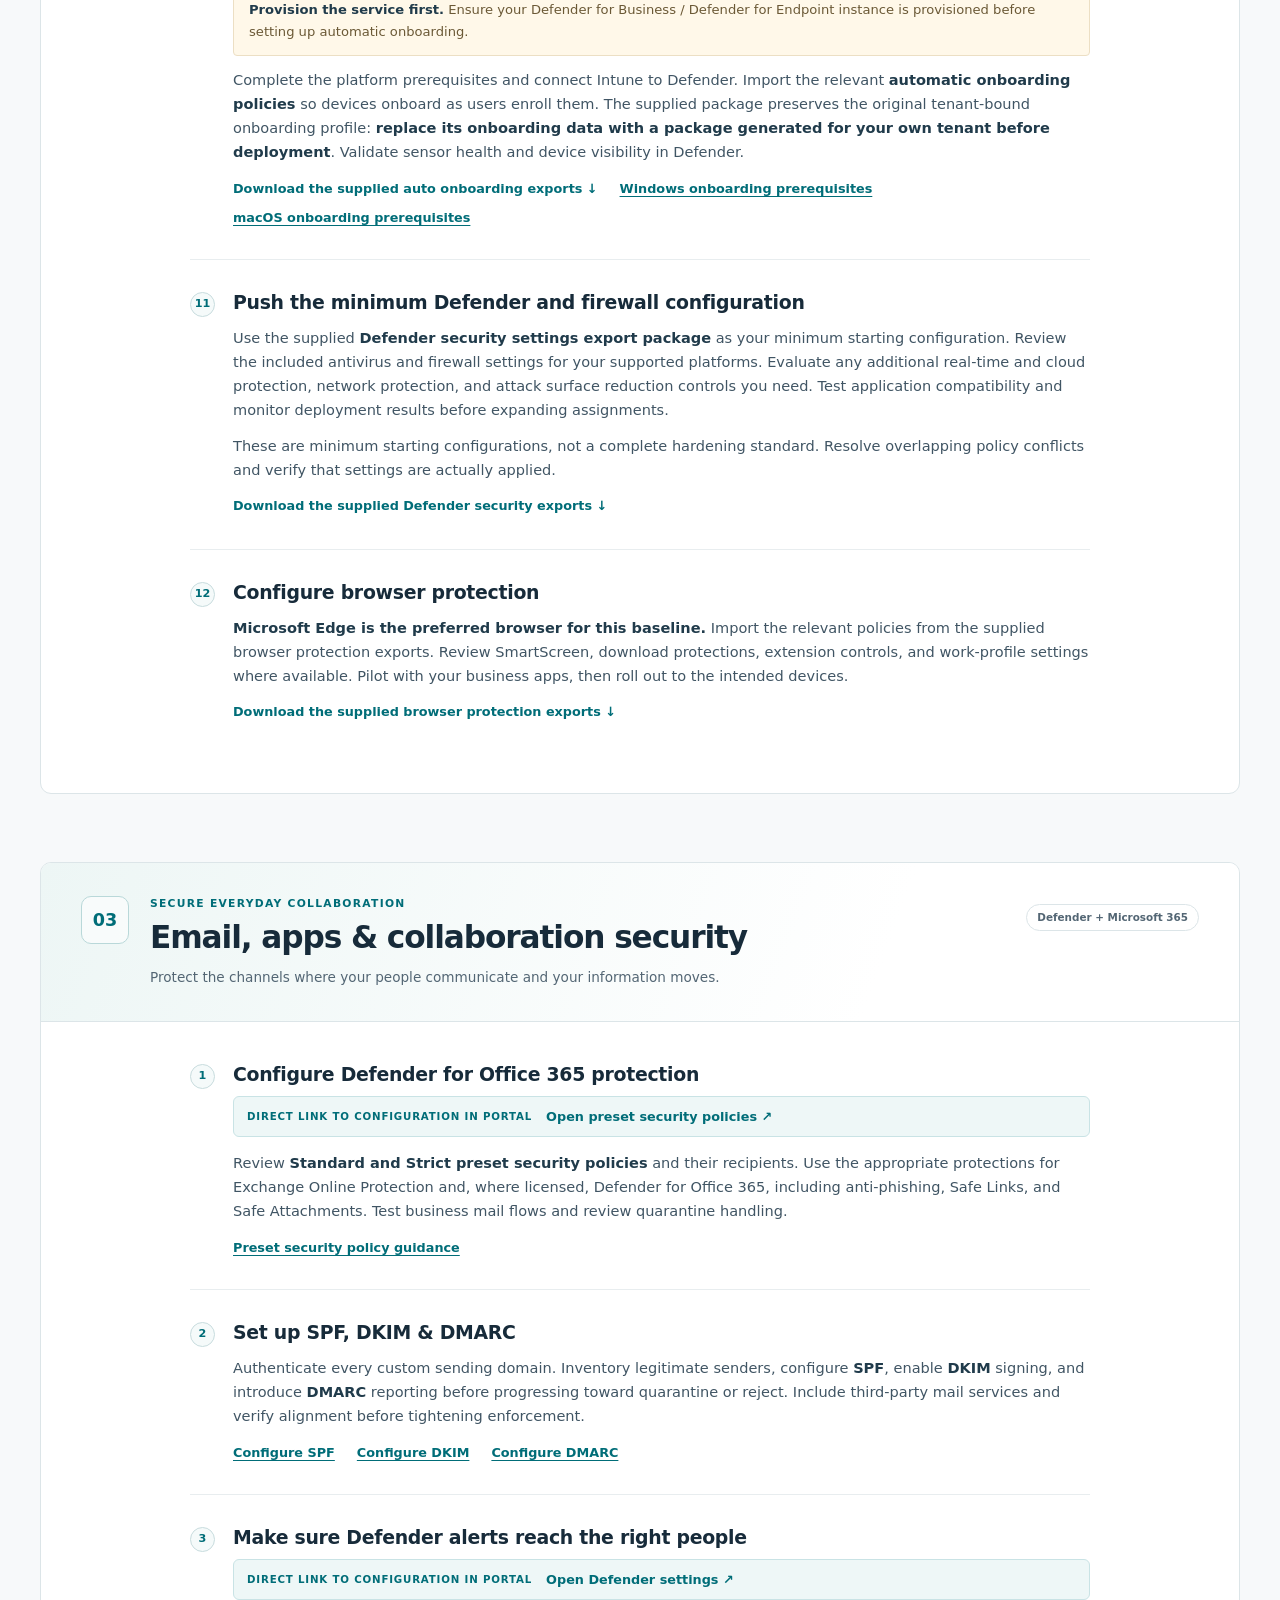
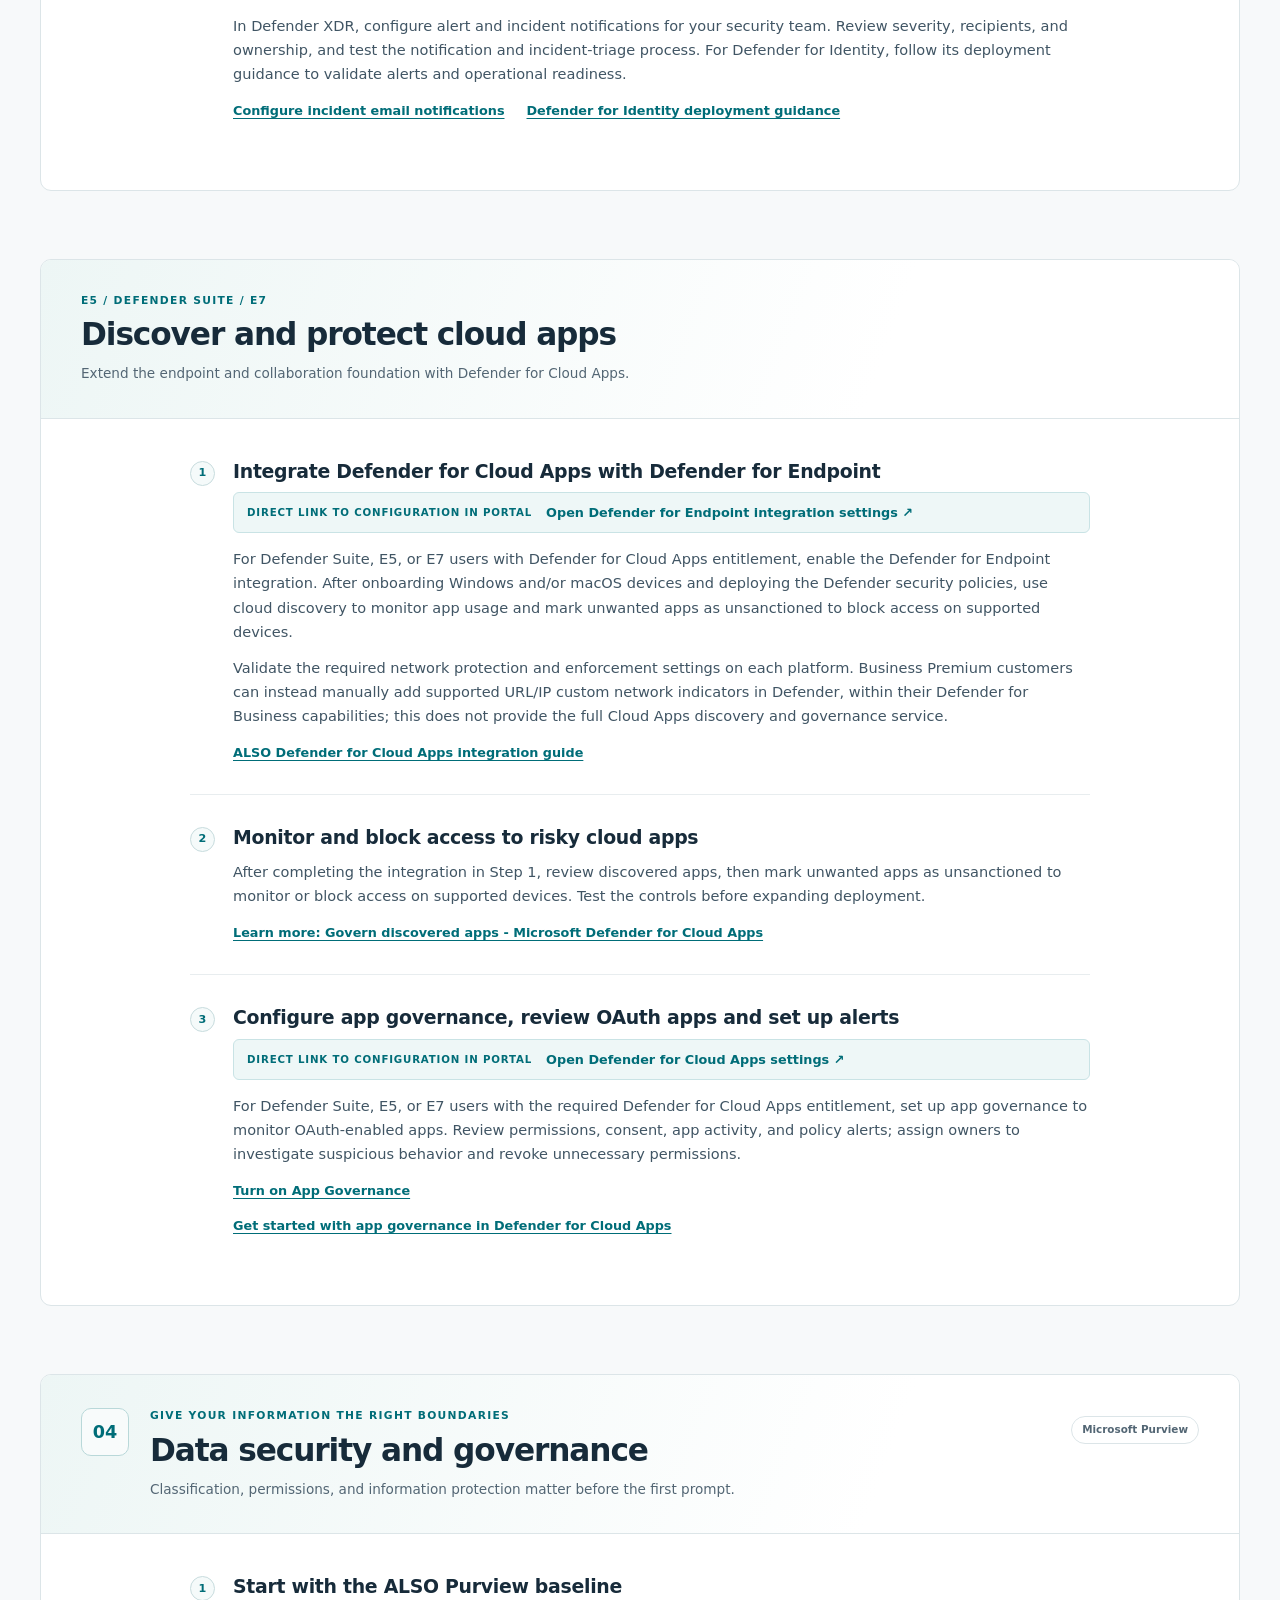
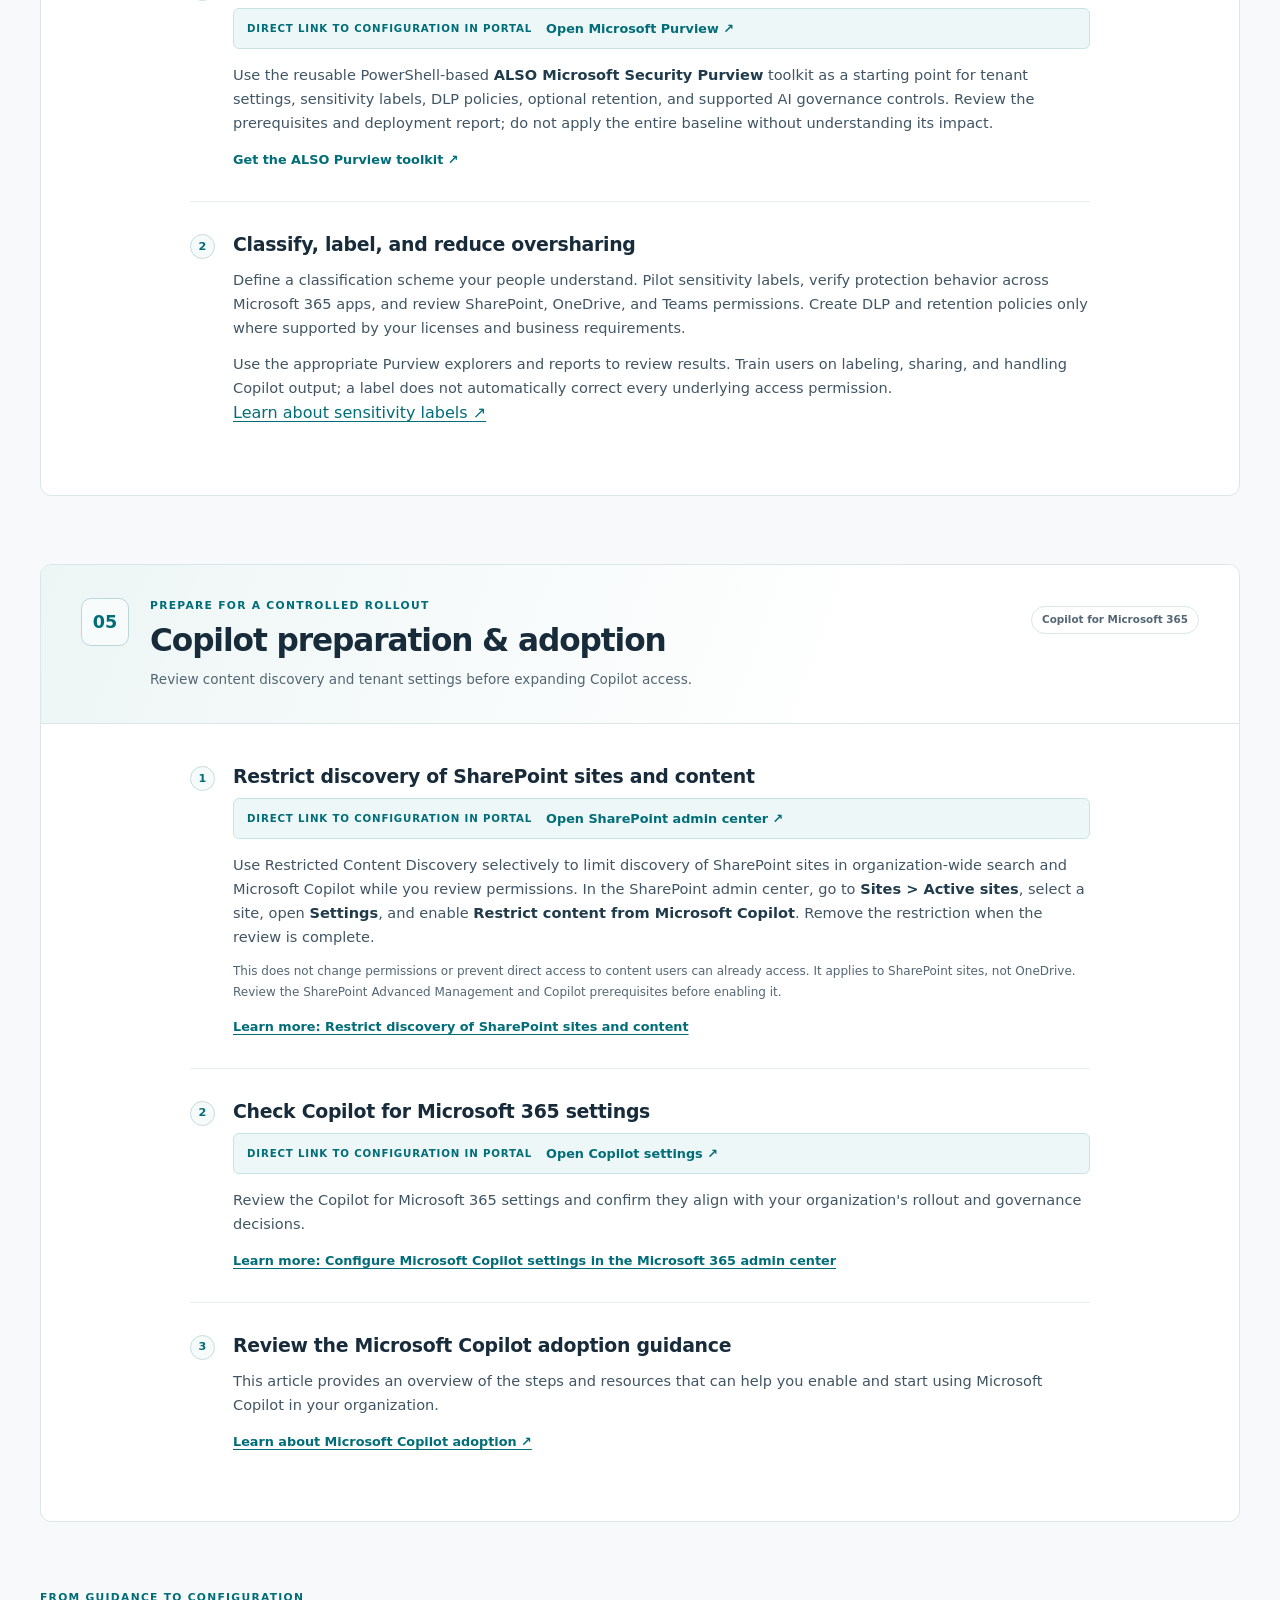
==== commit 59838794: "Clarify restricted admin unit guidance Co-authored-by: Copilot App <223556219+Copilot@users.noreply." ====
--- a/site/index.html
+++ b/site/index.html
@@ -223,7 +223,7 @@
           <div class="step-marker">11</div><div class="step-content">
             <h3>Protect security groups with Restricted Management Administrative Units</h3>
             <div class="portal-links"><span class="portal-tag">Direct link to configuration in portal</span><a class="resource-link" href="https://entra.microsoft.com/#view/Microsoft_AAD_IAM/RolesManagementMenuBlade/~/AdminUnits">Open Administrative Units <span aria-hidden="true">&#8599;</span></a></div>
-            <p>Use Restricted Management Administrative Units (RMAUs) to protect security groups, including Conditional Access groups, other security groups, and administrative groups. Membership in an RMAU limits who can manage its protected objects, helping prevent unauthorized changes.</p>
+            <p>Use Restricted Management Administrative Units (RMAUs) to protect security groups e.q Conditional Access groups. Membership in an RMAU limits who can manage its protected objects, helping prevent unauthorized changes.</p>
             <div class="resource-links"><a href="https://learn.microsoft.com/en-us/entra/identity/role-based-access-control/admin-units-restricted-management">Learn more: Restricted management administrative units</a></div>
           </div>
         </article>
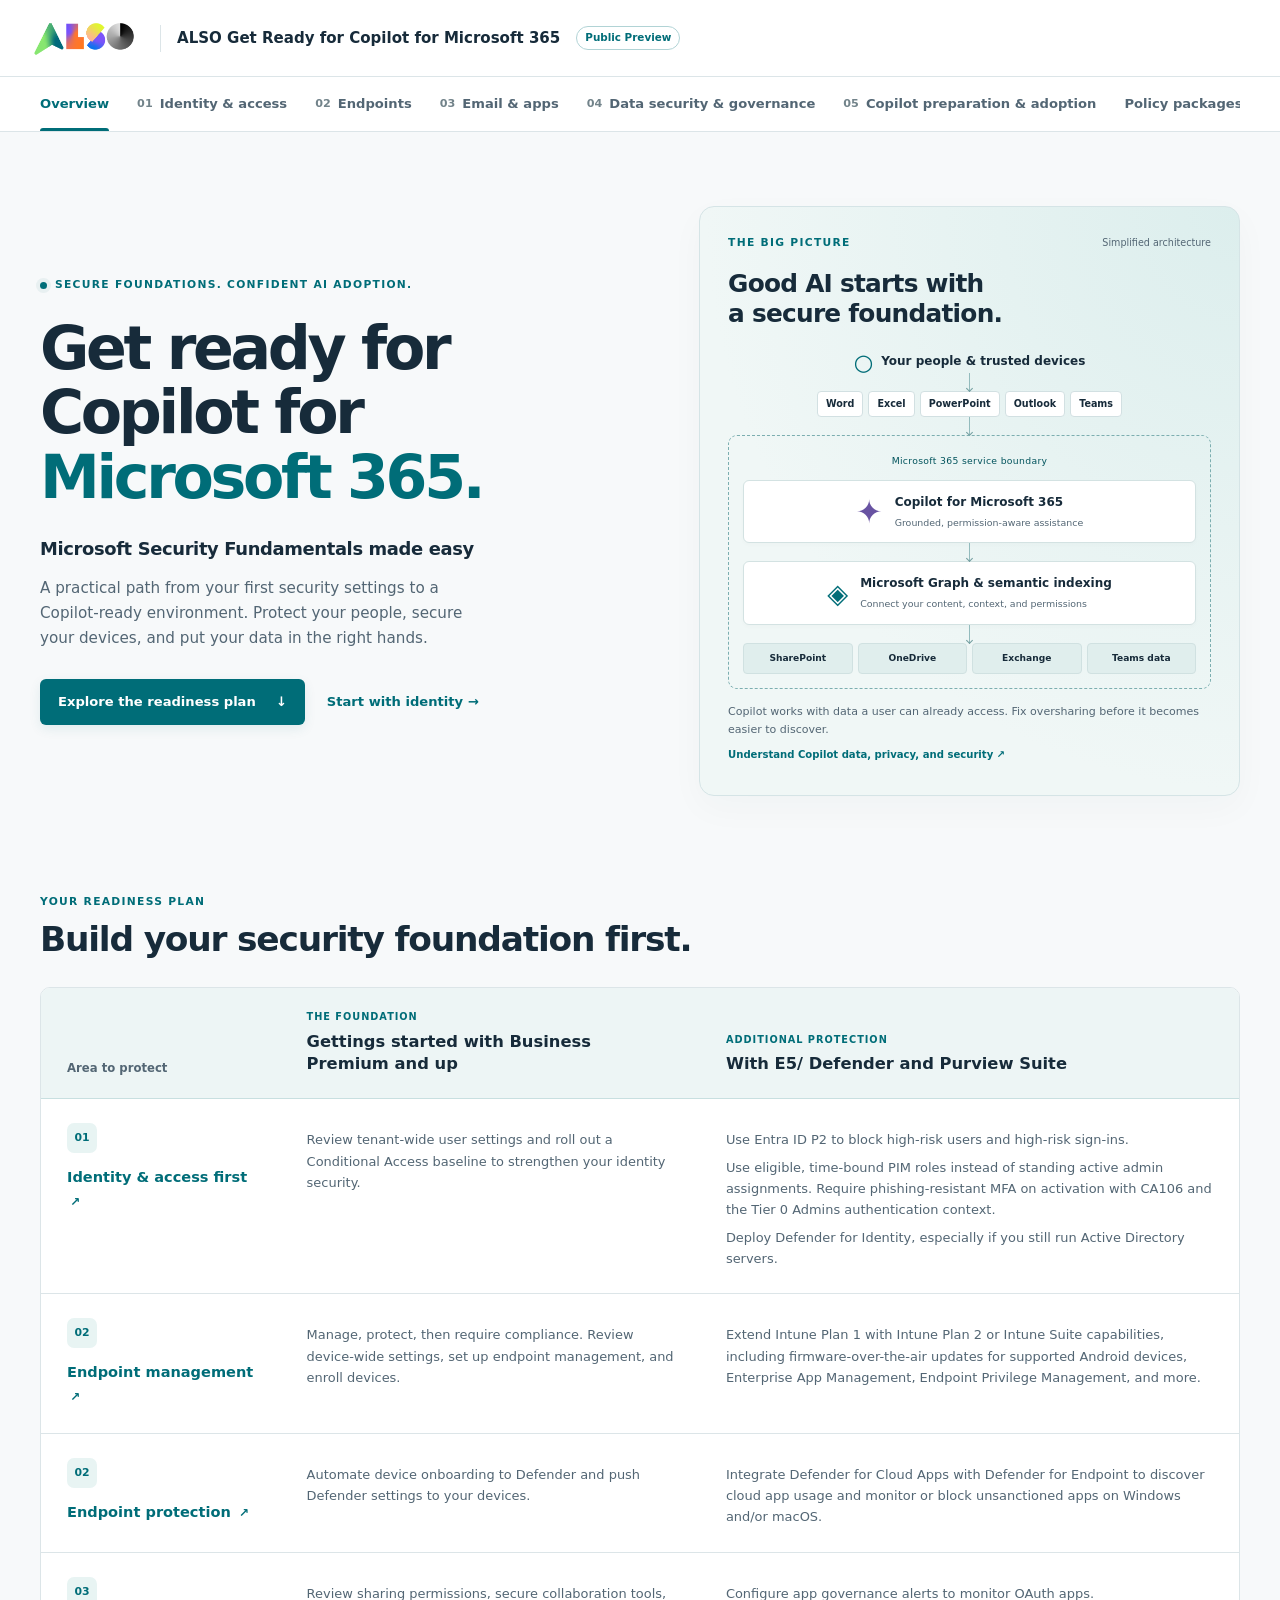
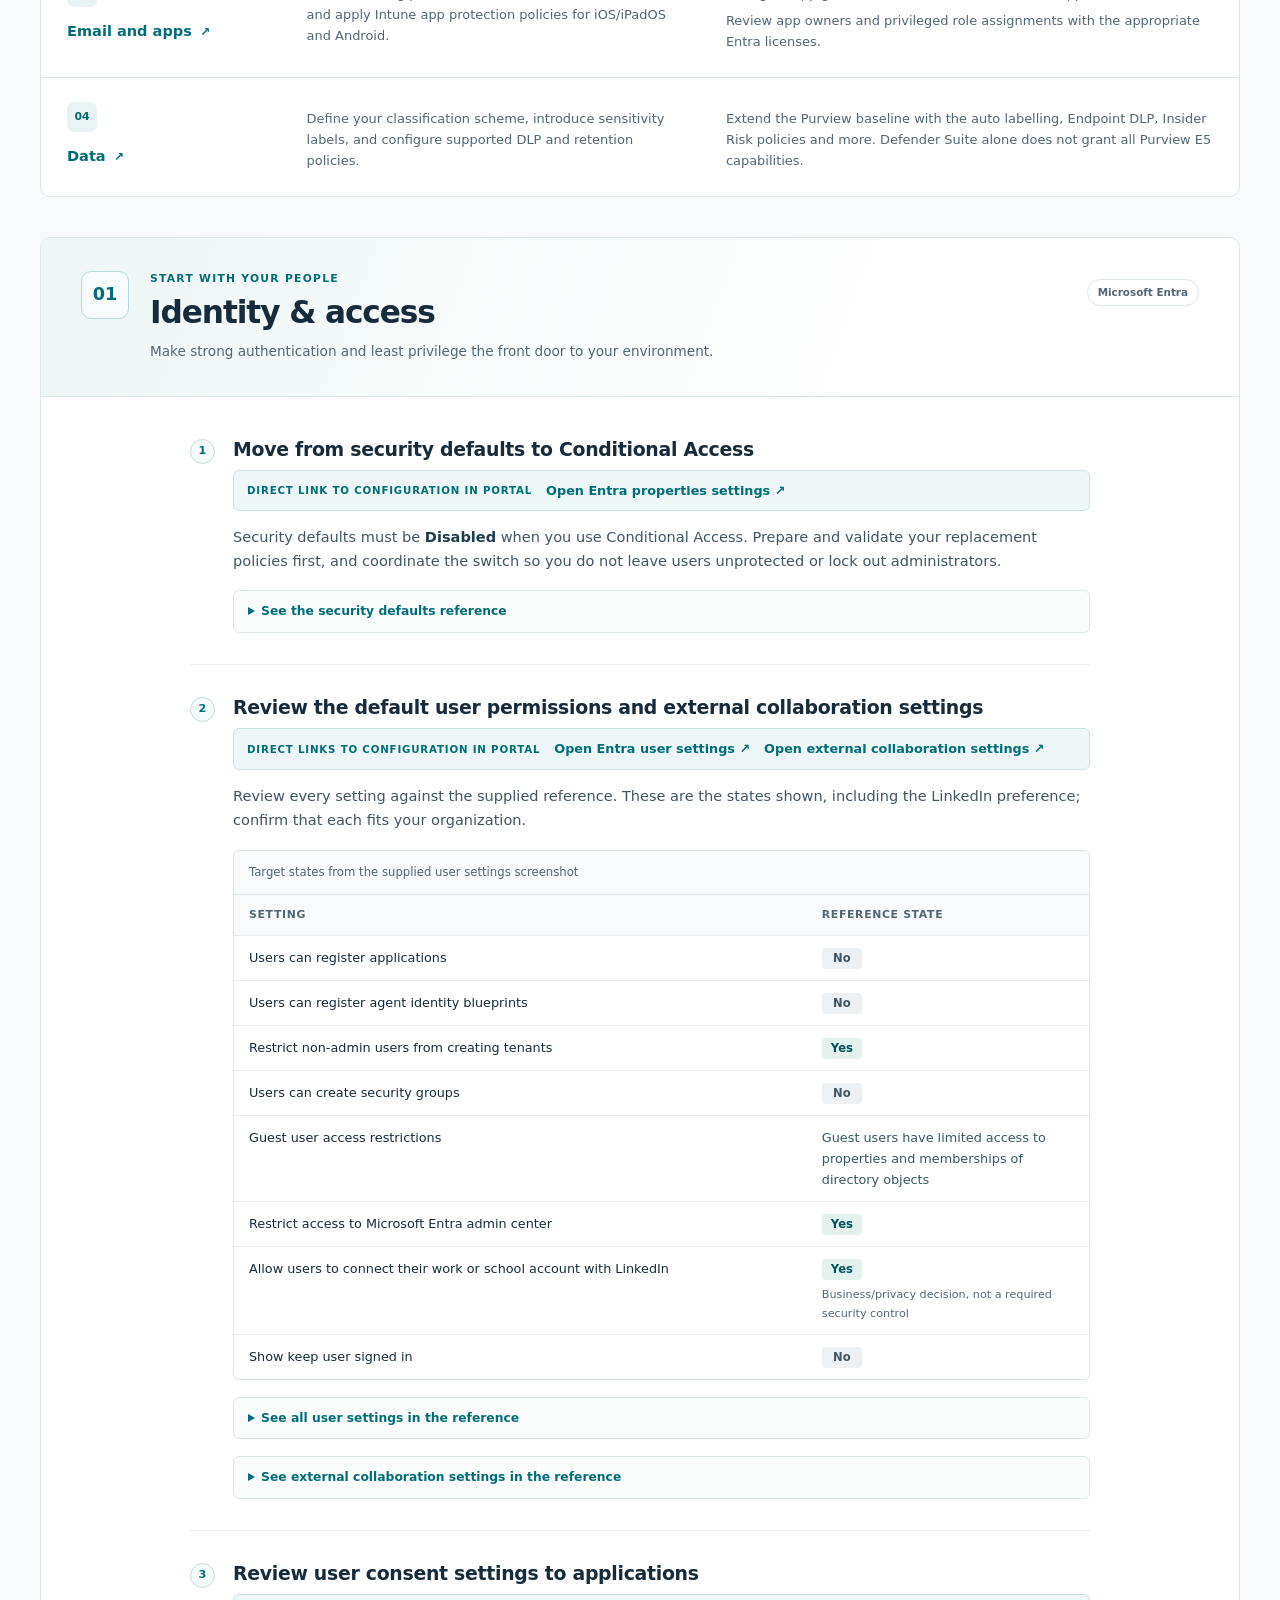
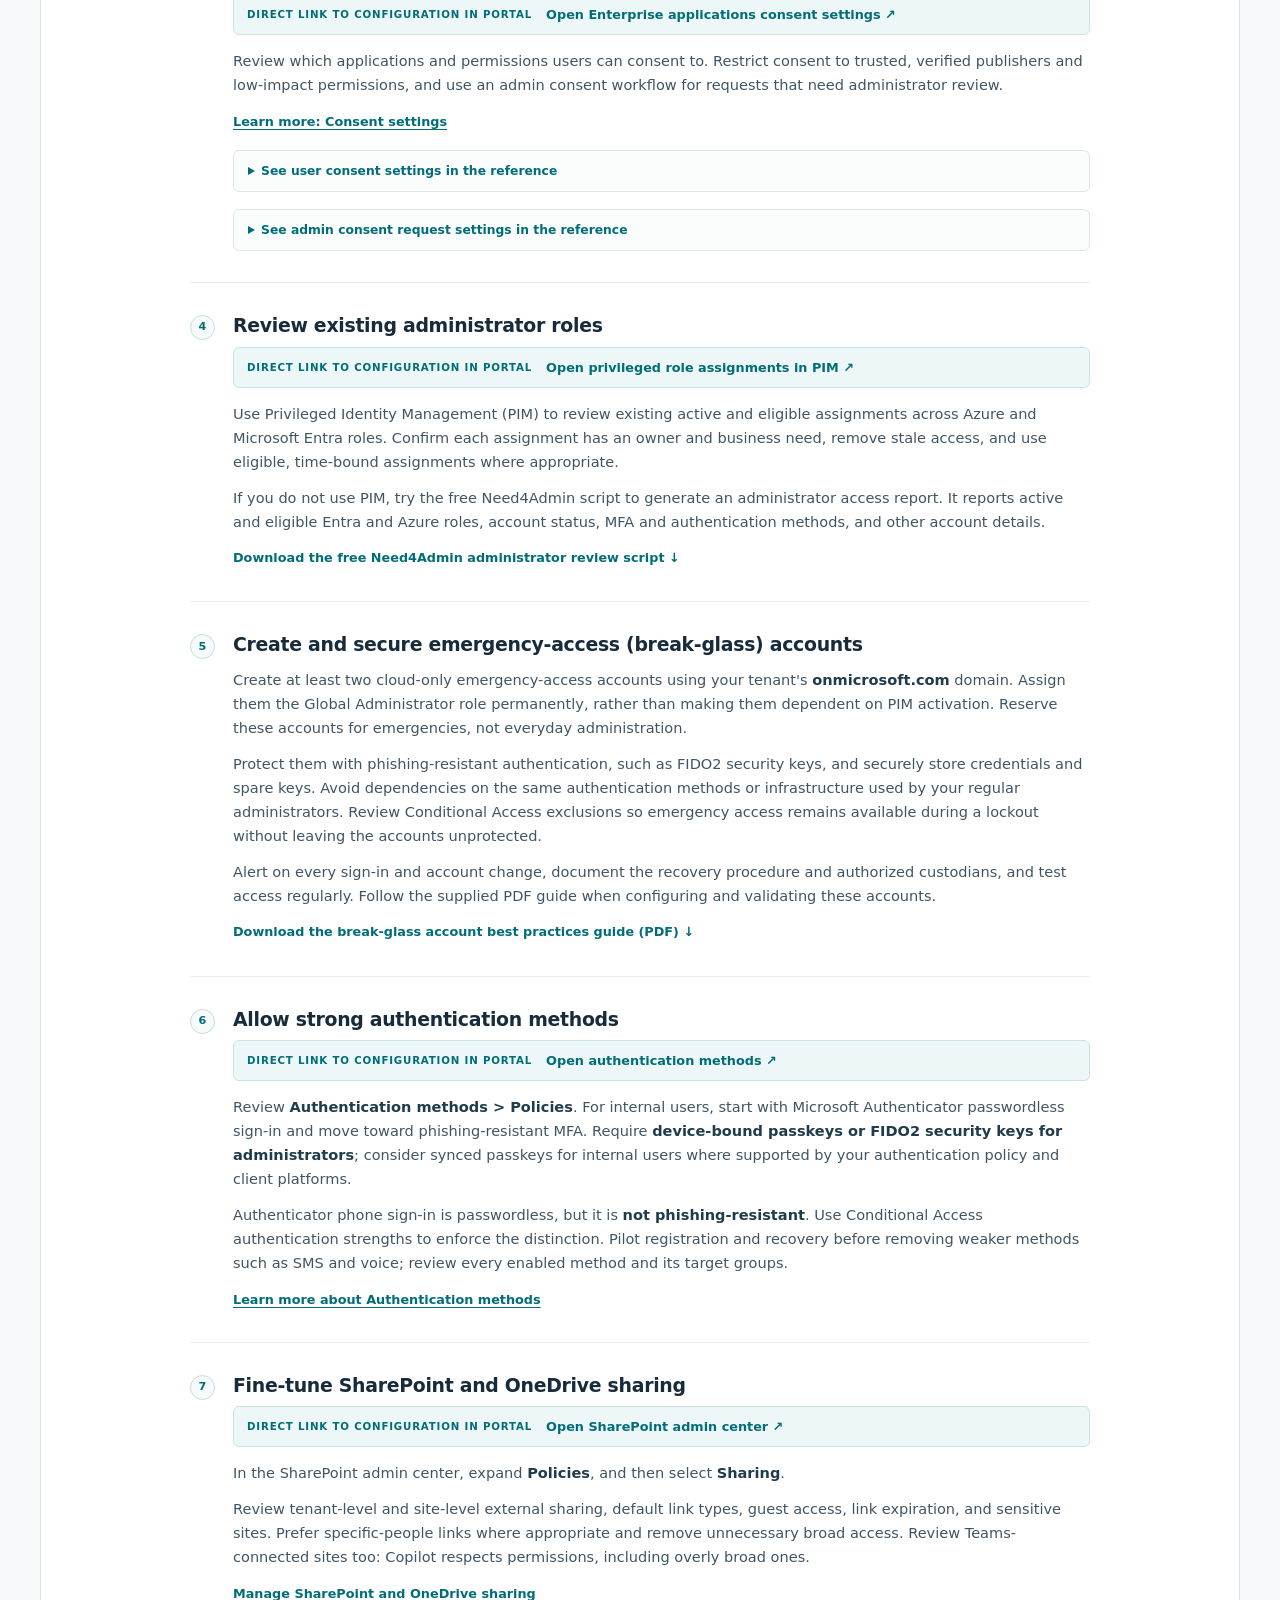
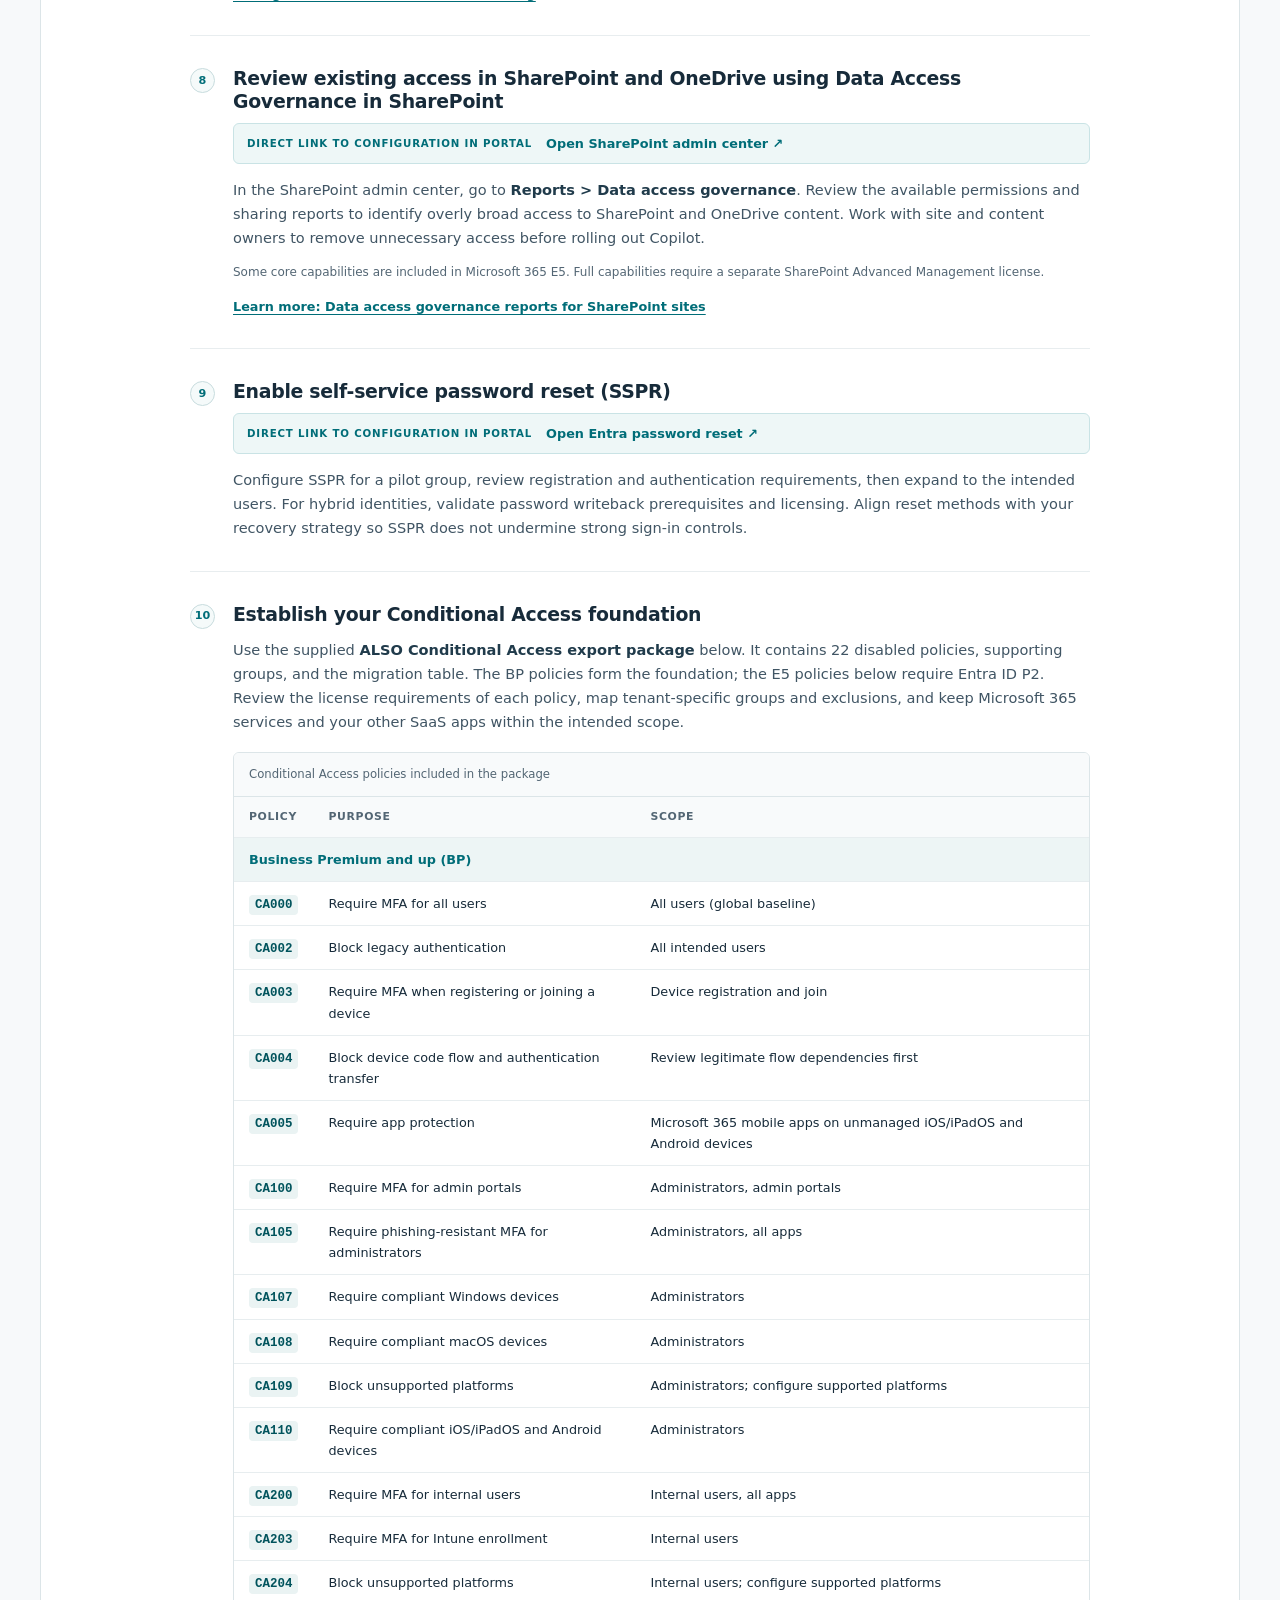
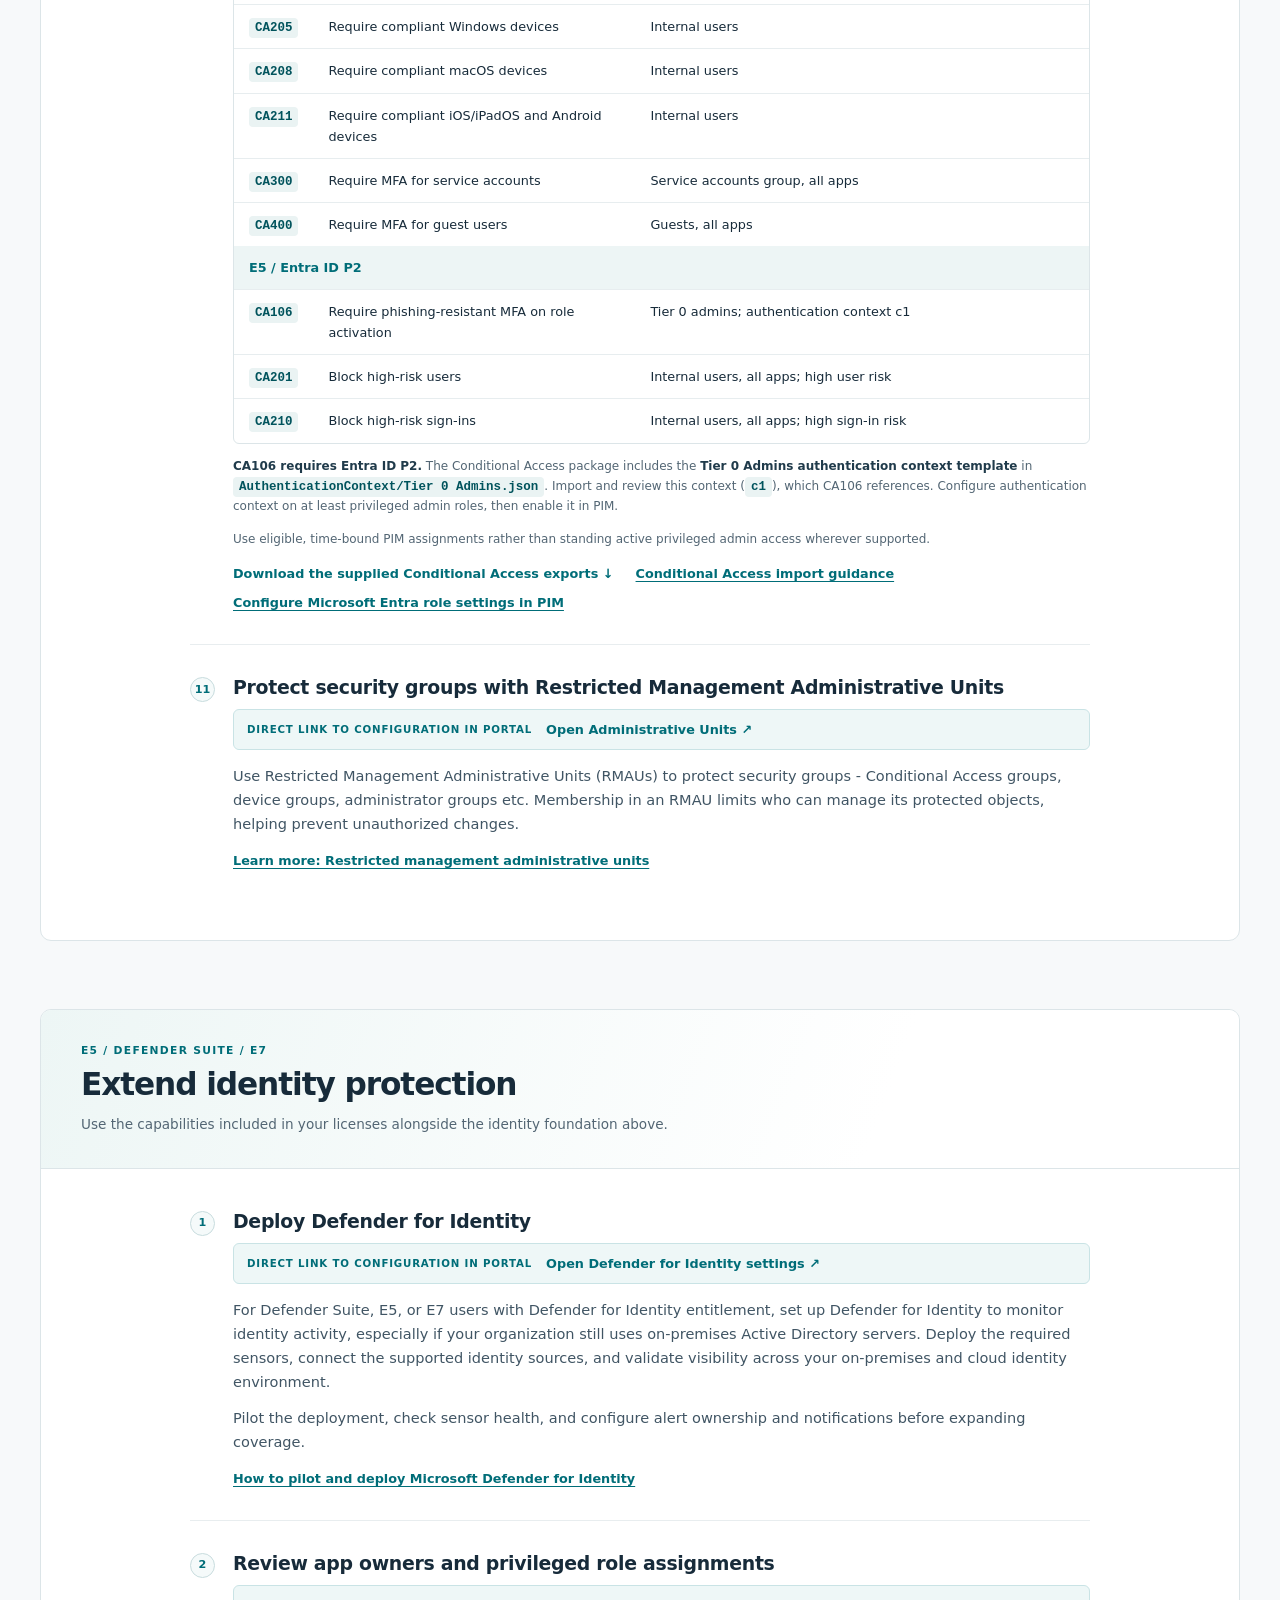
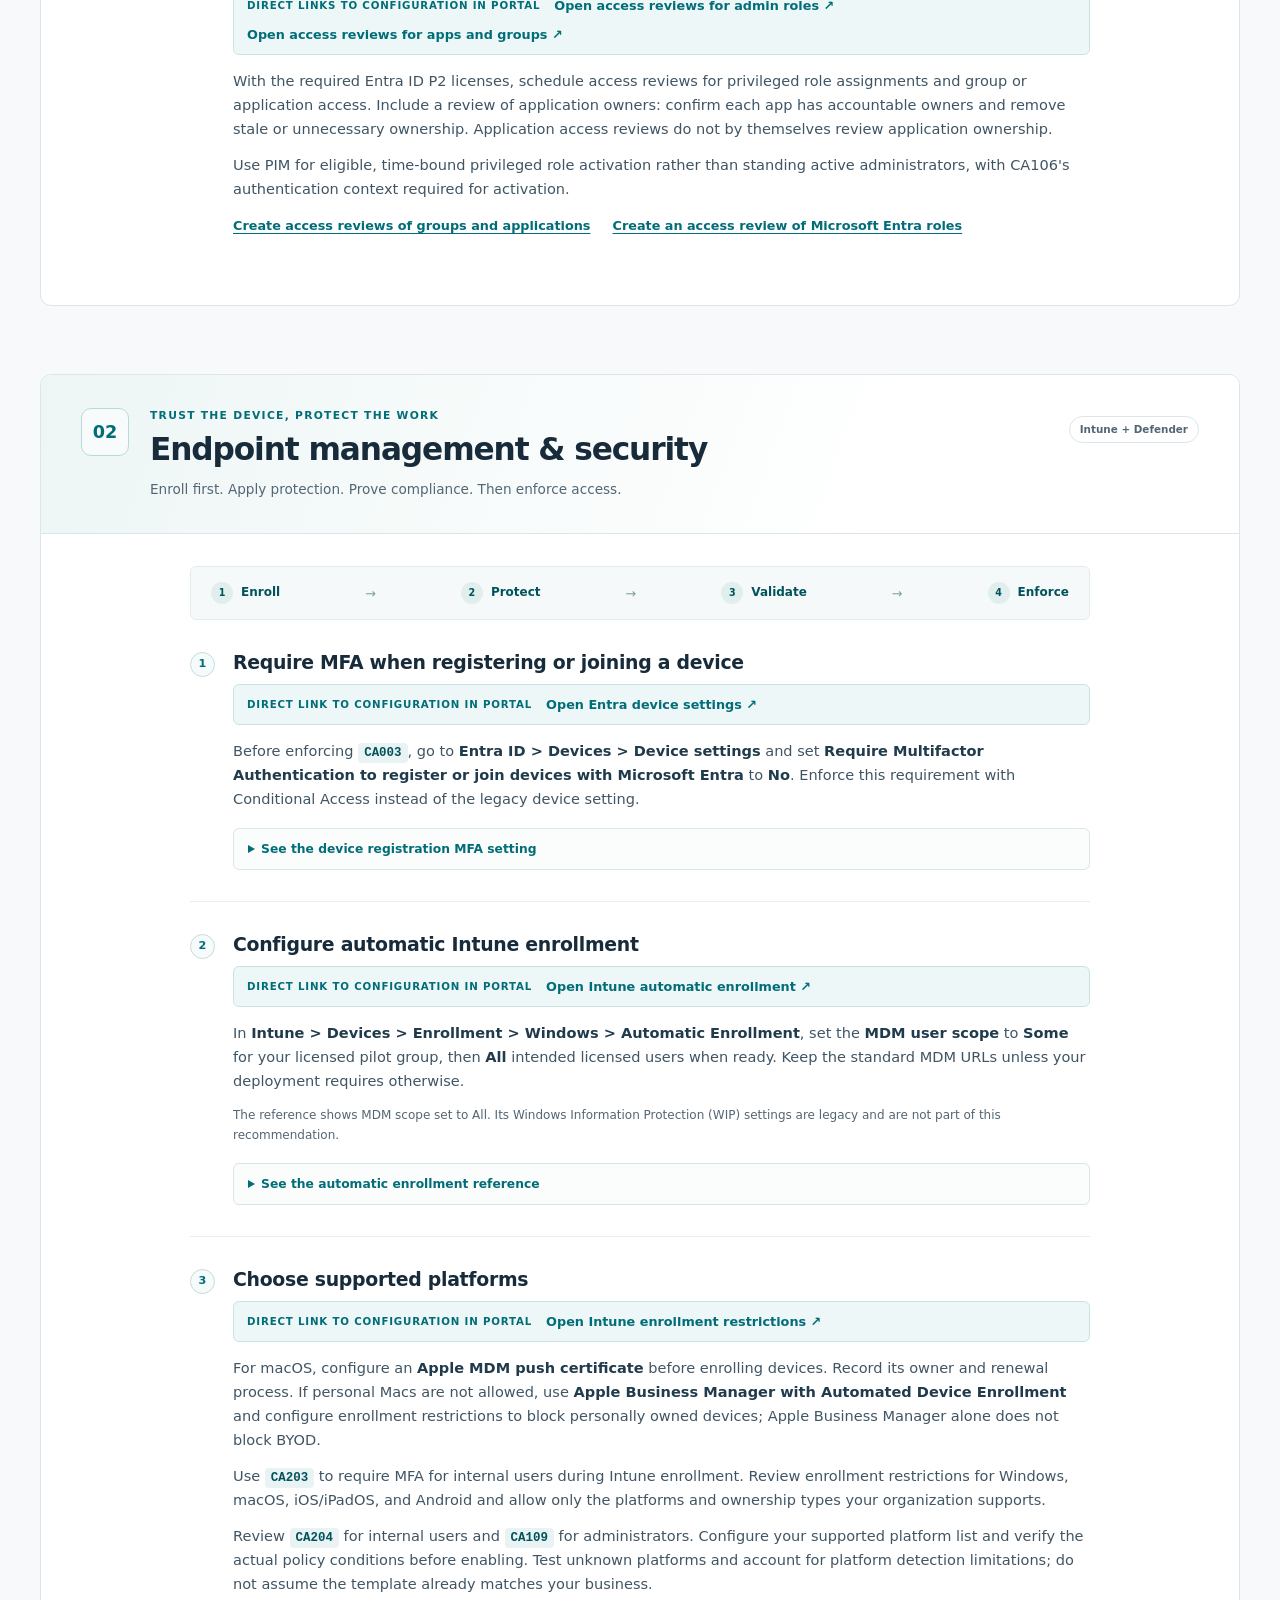
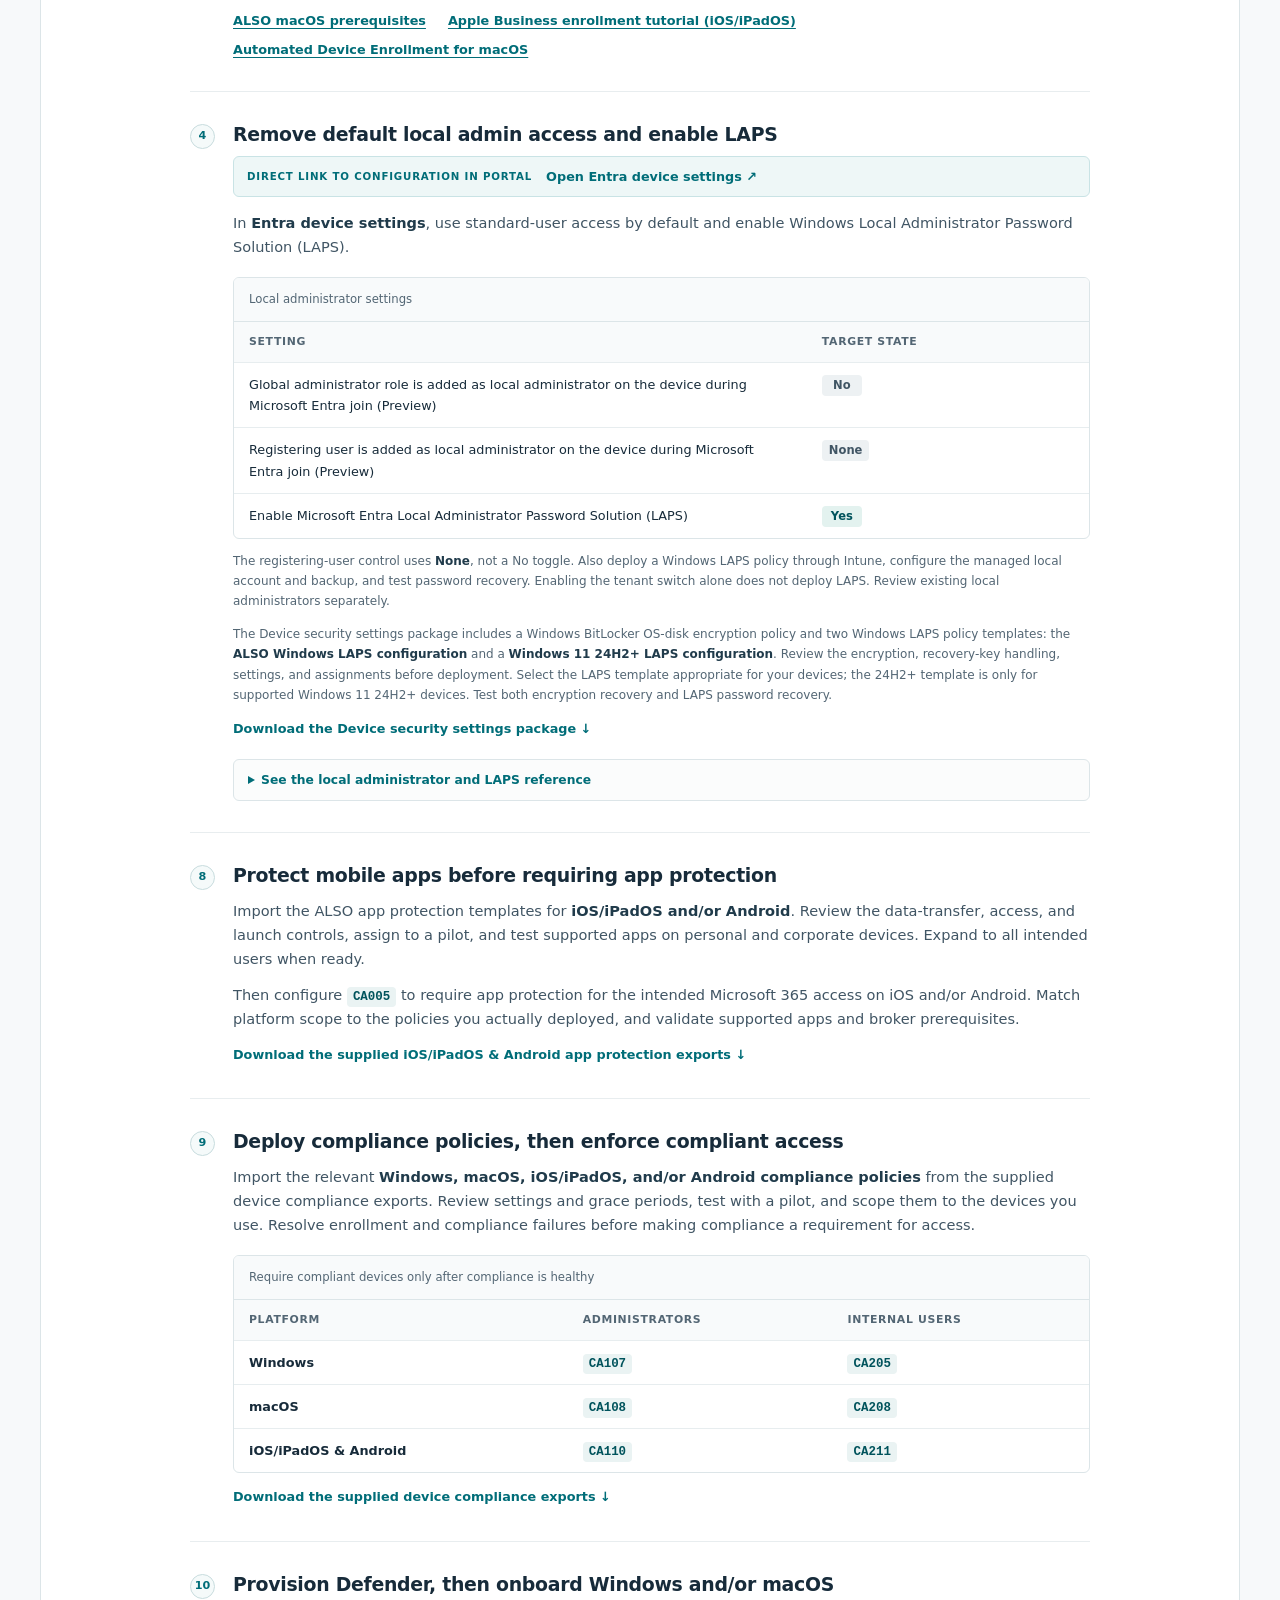
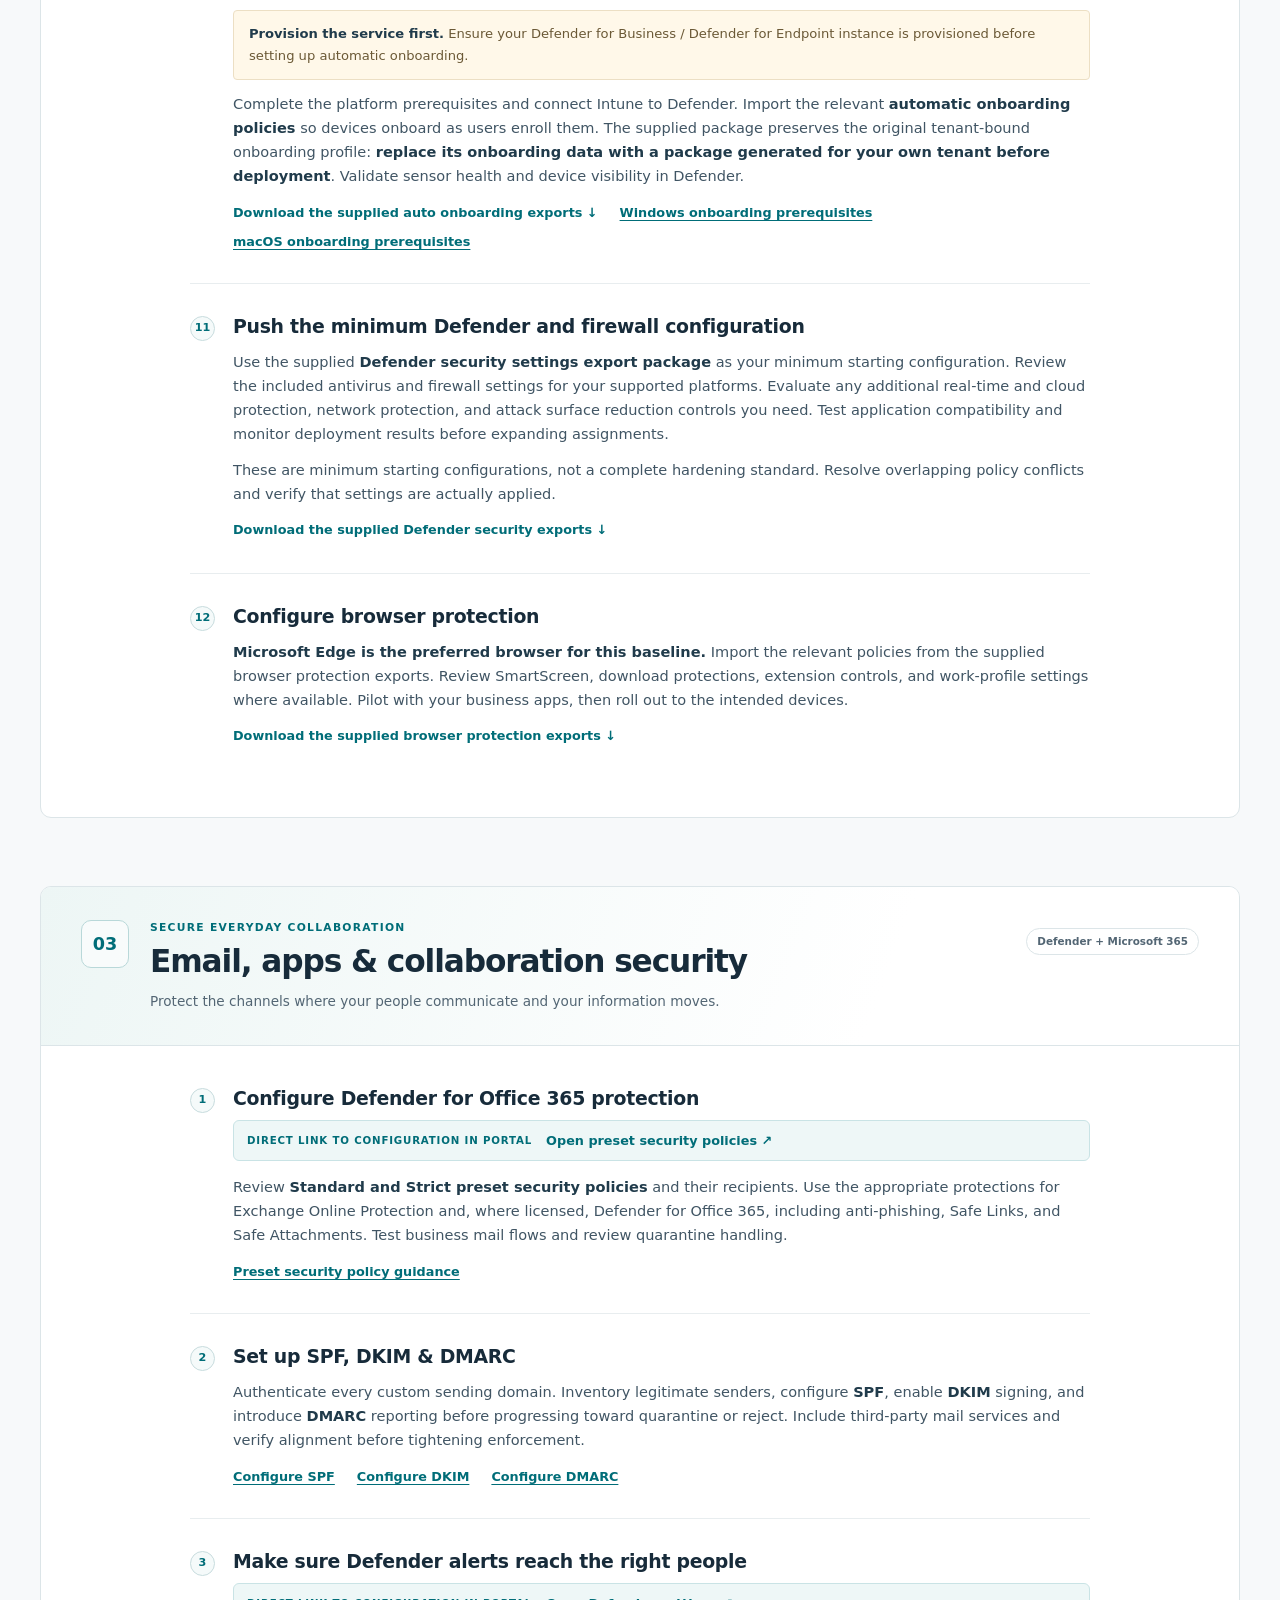
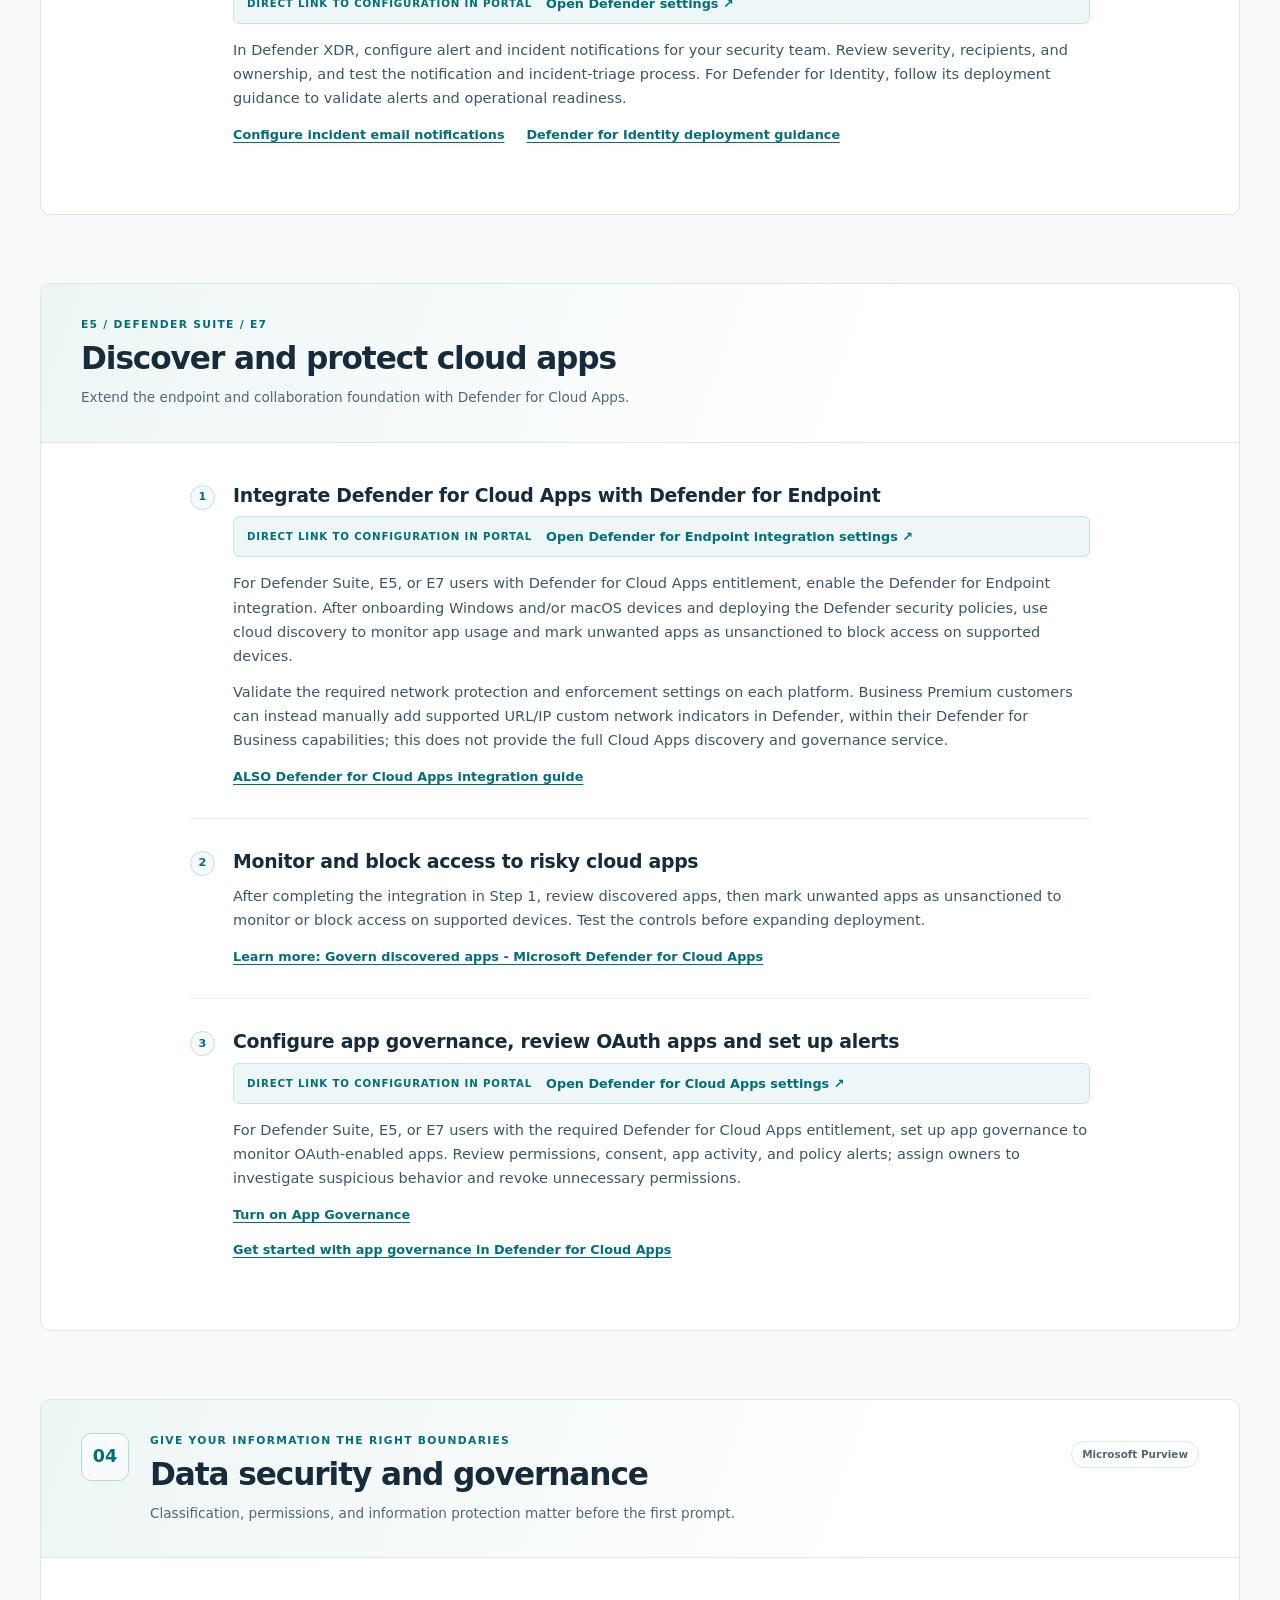
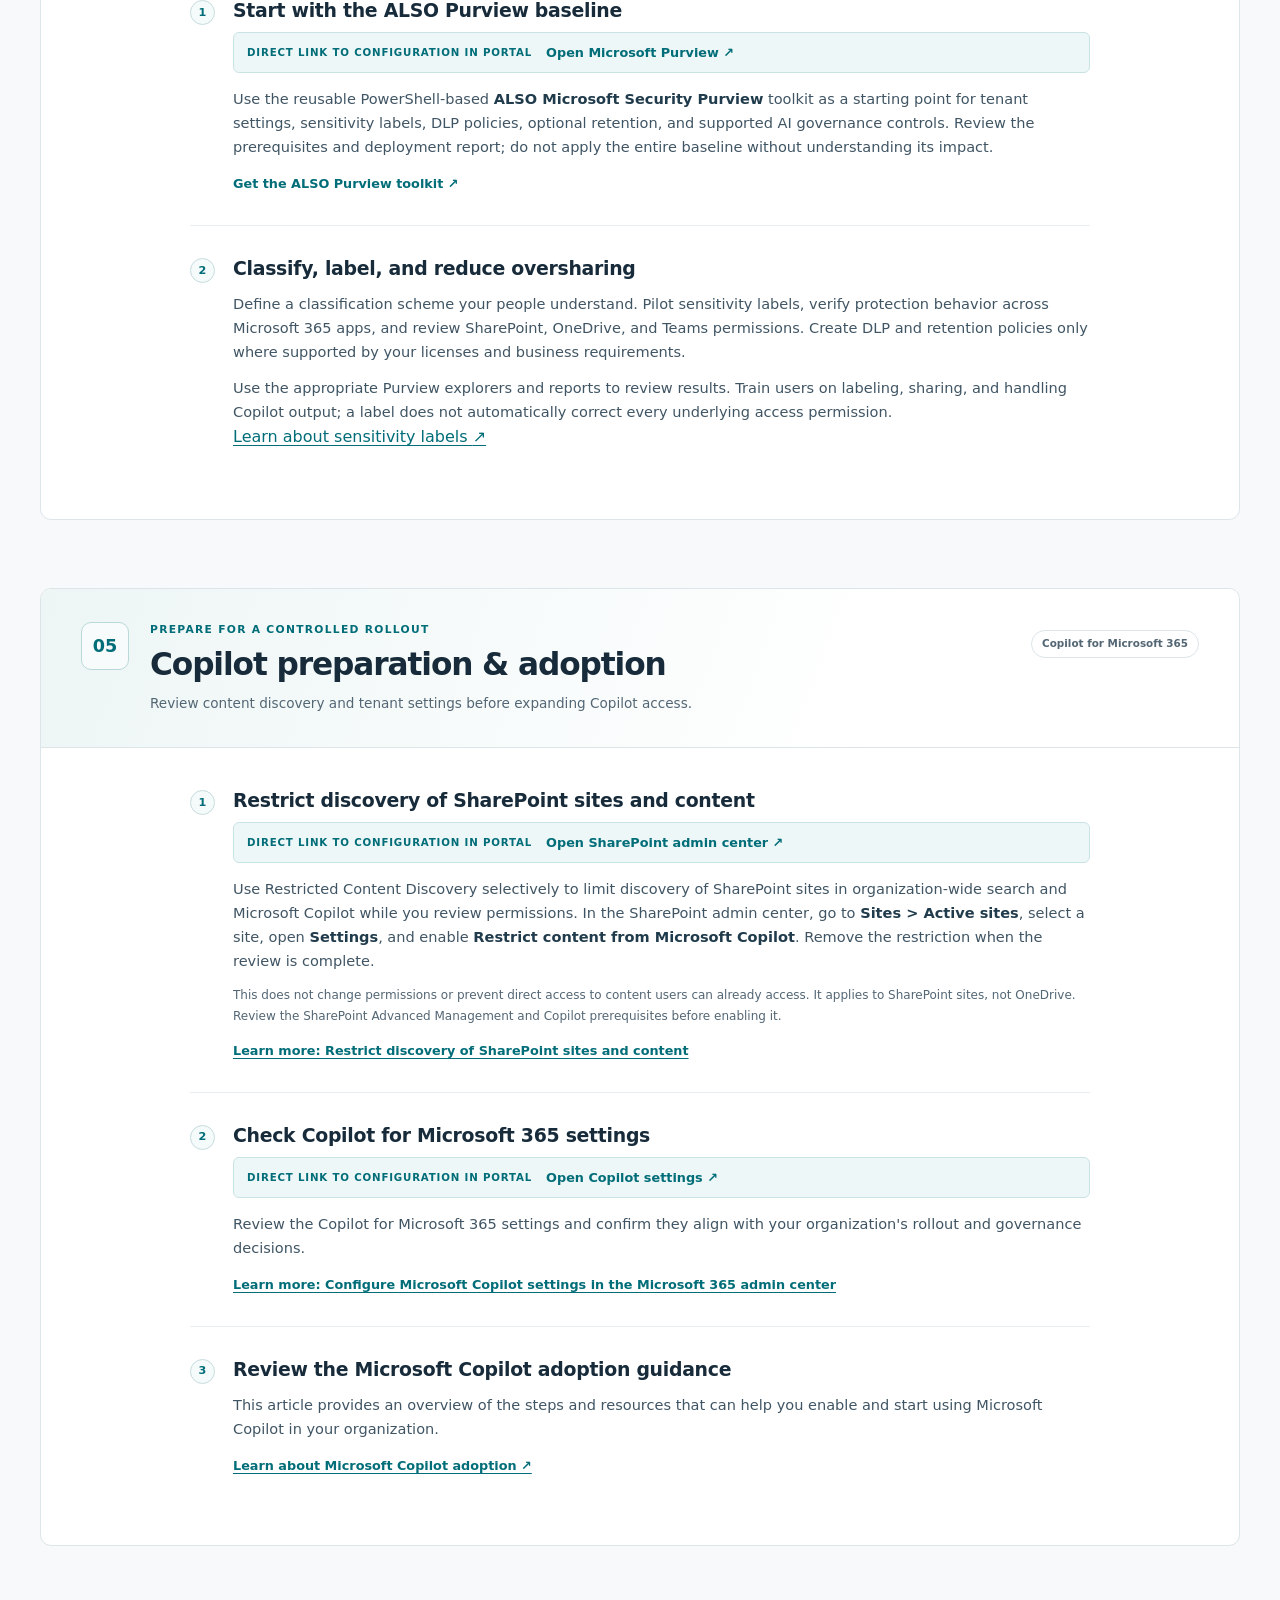
==== commit 37c4d809: "Update restricted admin unit examples Co-authored-by: Copilot App <223556219+Copilot@users.noreply.g" ====
--- a/site/index.html
+++ b/site/index.html
@@ -223,7 +223,7 @@
           <div class="step-marker">11</div><div class="step-content">
             <h3>Protect security groups with Restricted Management Administrative Units</h3>
             <div class="portal-links"><span class="portal-tag">Direct link to configuration in portal</span><a class="resource-link" href="https://entra.microsoft.com/#view/Microsoft_AAD_IAM/RolesManagementMenuBlade/~/AdminUnits">Open Administrative Units <span aria-hidden="true">&#8599;</span></a></div>
-            <p>Use Restricted Management Administrative Units (RMAUs) to protect security groups e.q Conditional Access groups. Membership in an RMAU limits who can manage its protected objects, helping prevent unauthorized changes.</p>
+            <p>Use Restricted Management Administrative Units (RMAUs) to protect security groups - Conditional Access groups, device groups, administrator groups etc. Membership in an RMAU limits who can manage its protected objects, helping prevent unauthorized changes.</p>
             <div class="resource-links"><a href="https://learn.microsoft.com/en-us/entra/identity/role-based-access-control/admin-units-restricted-management">Learn more: Restricted management administrative units</a></div>
           </div>
         </article>
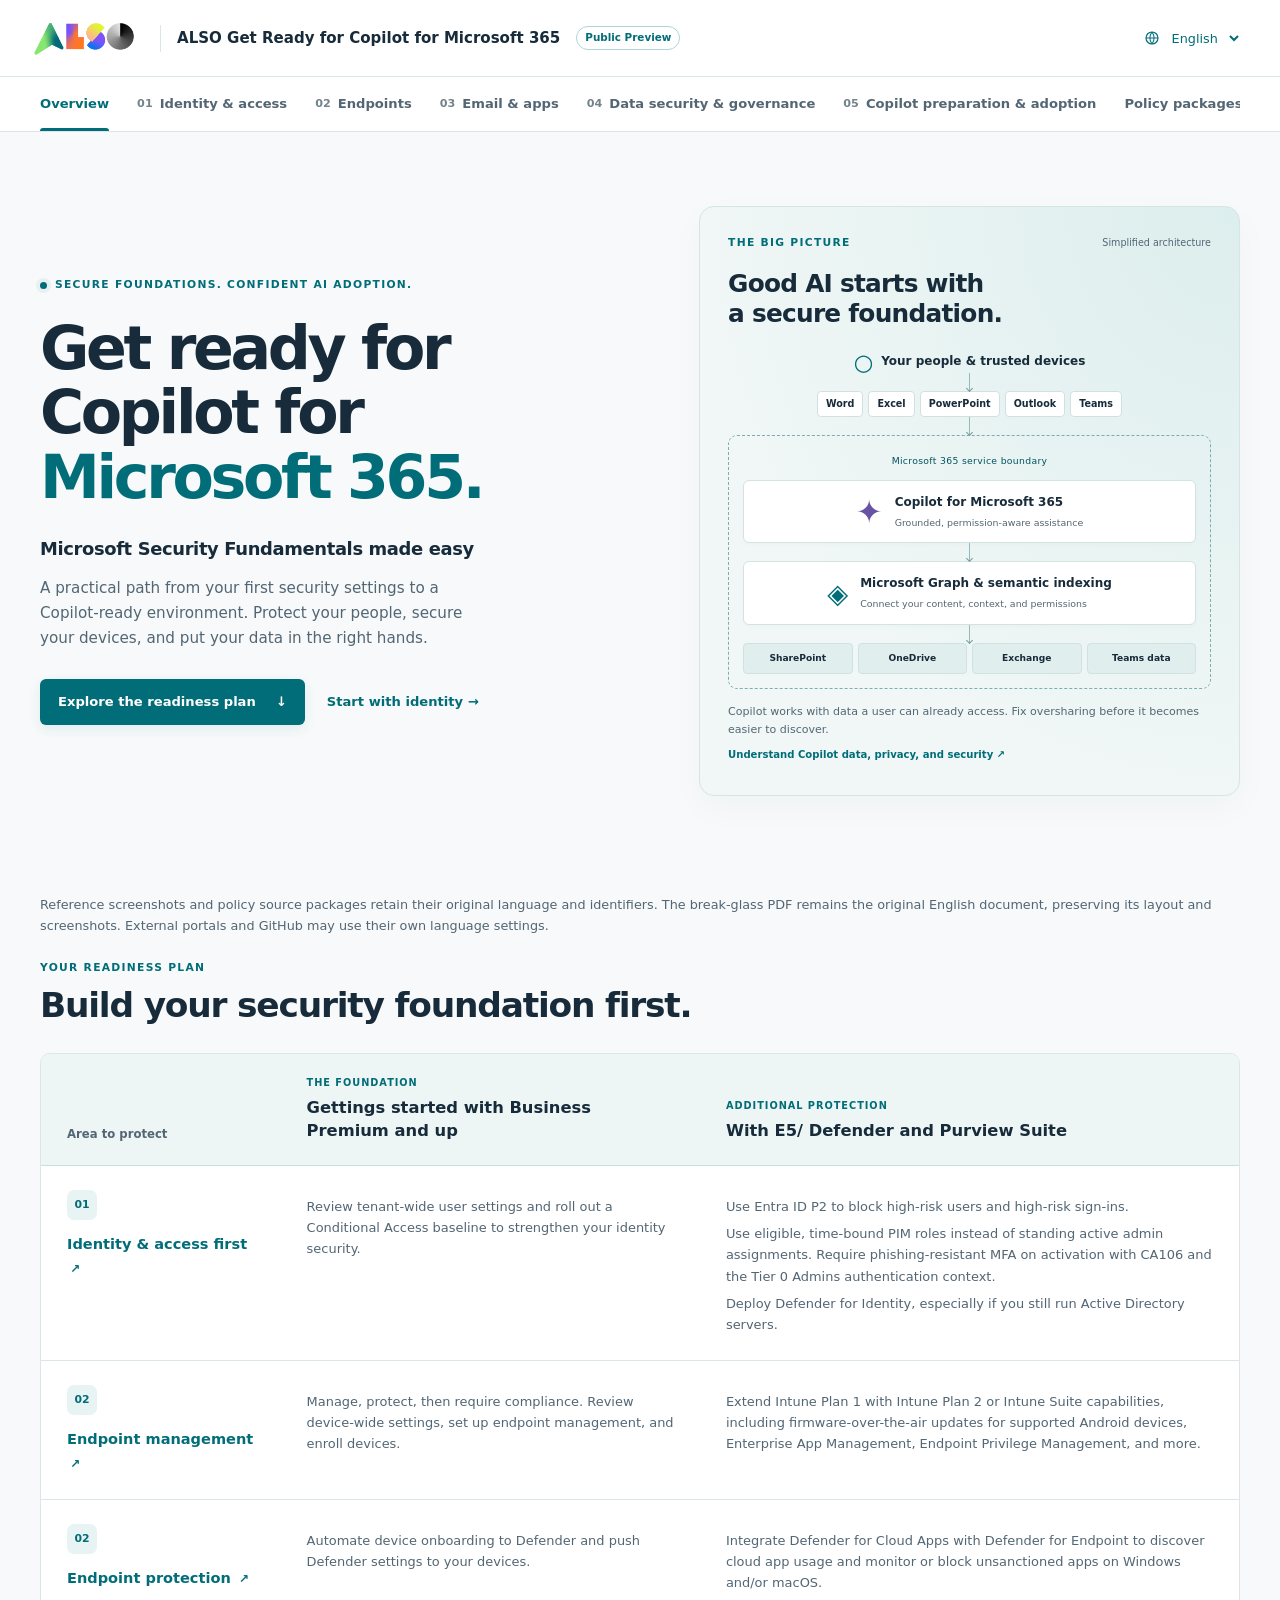
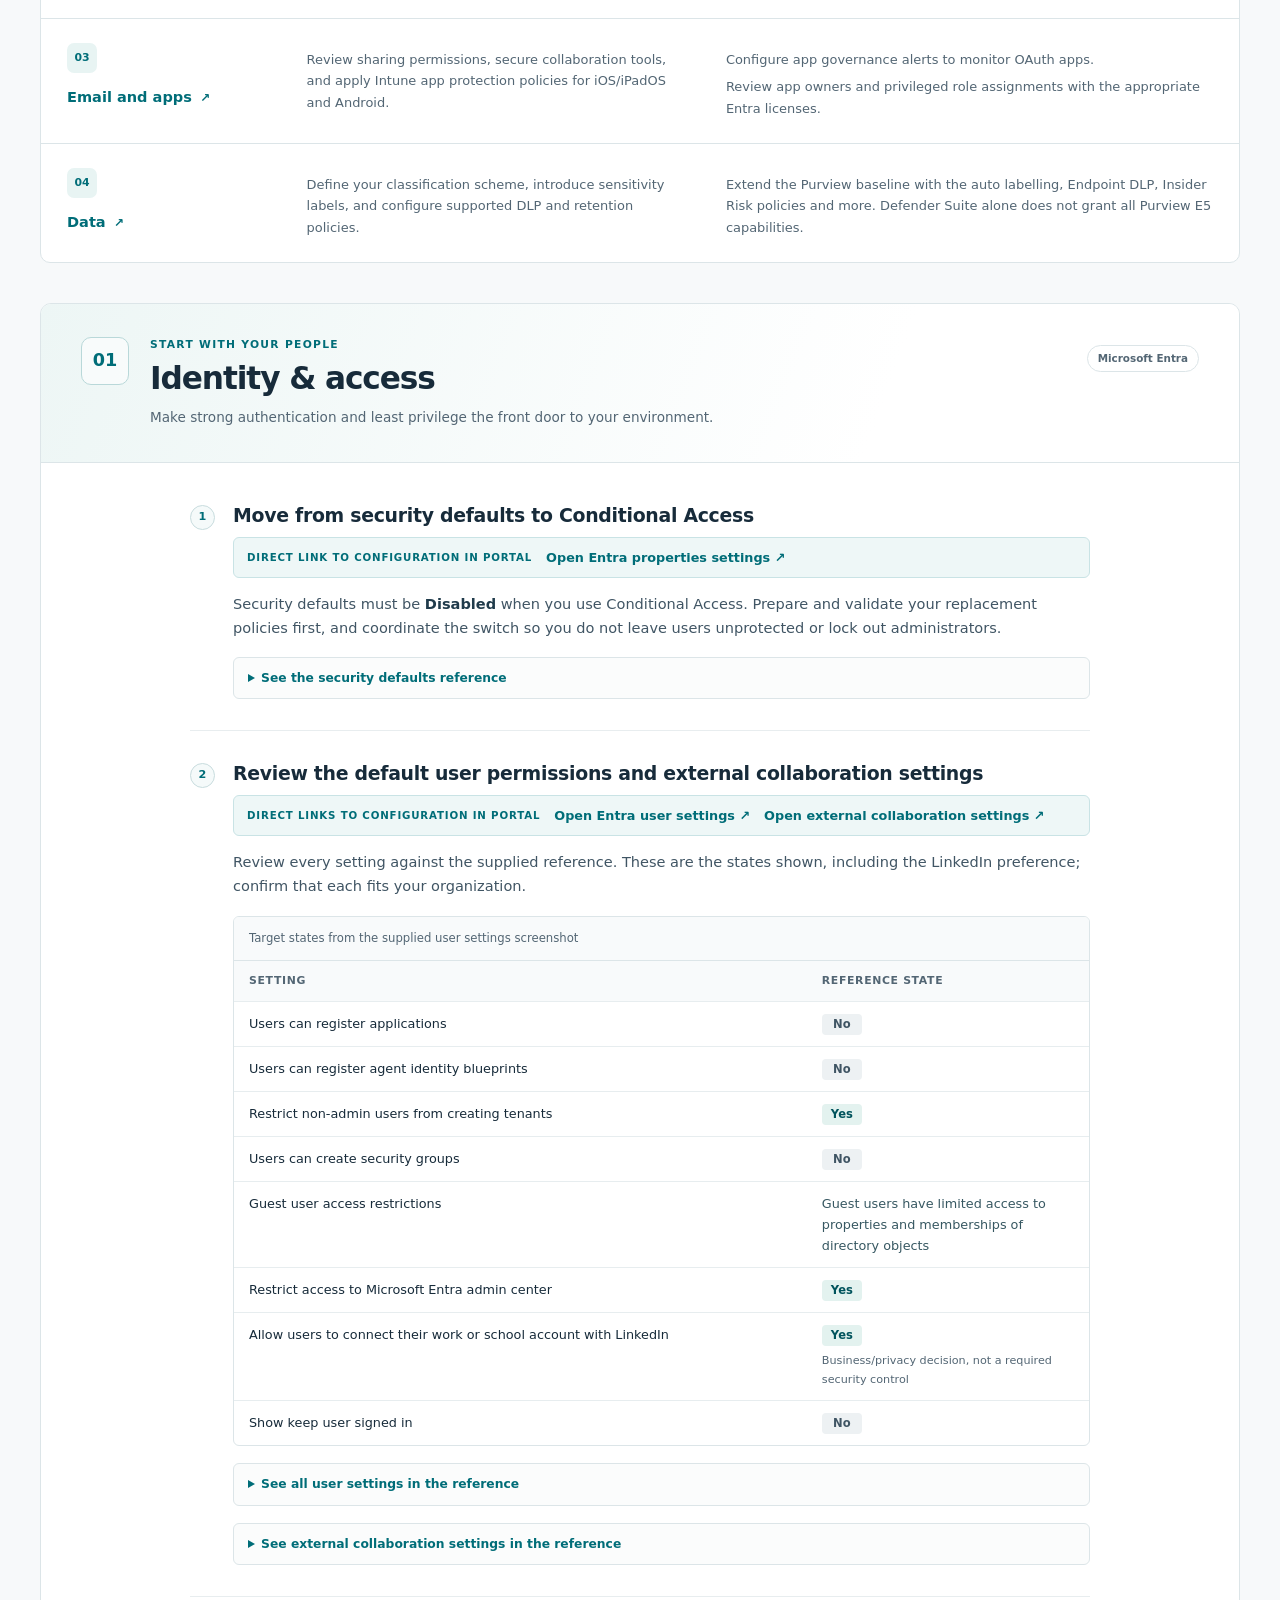
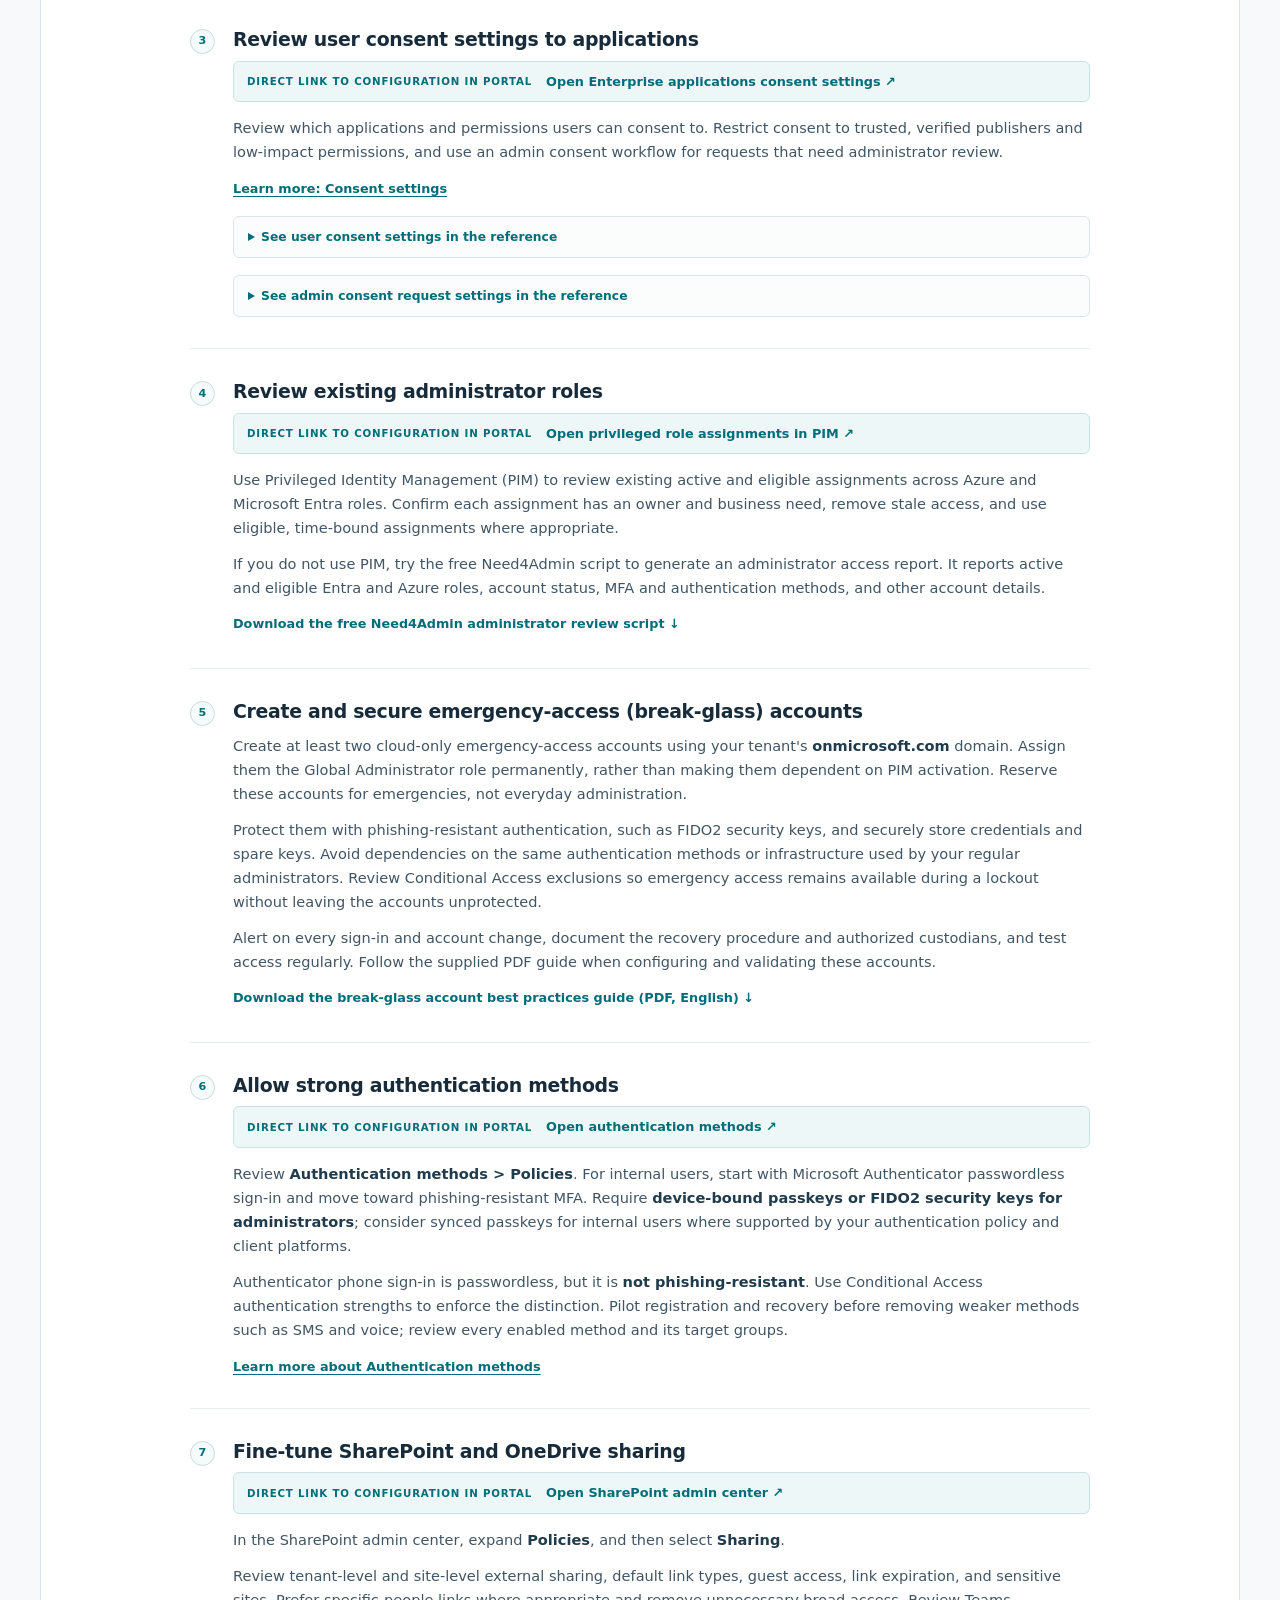
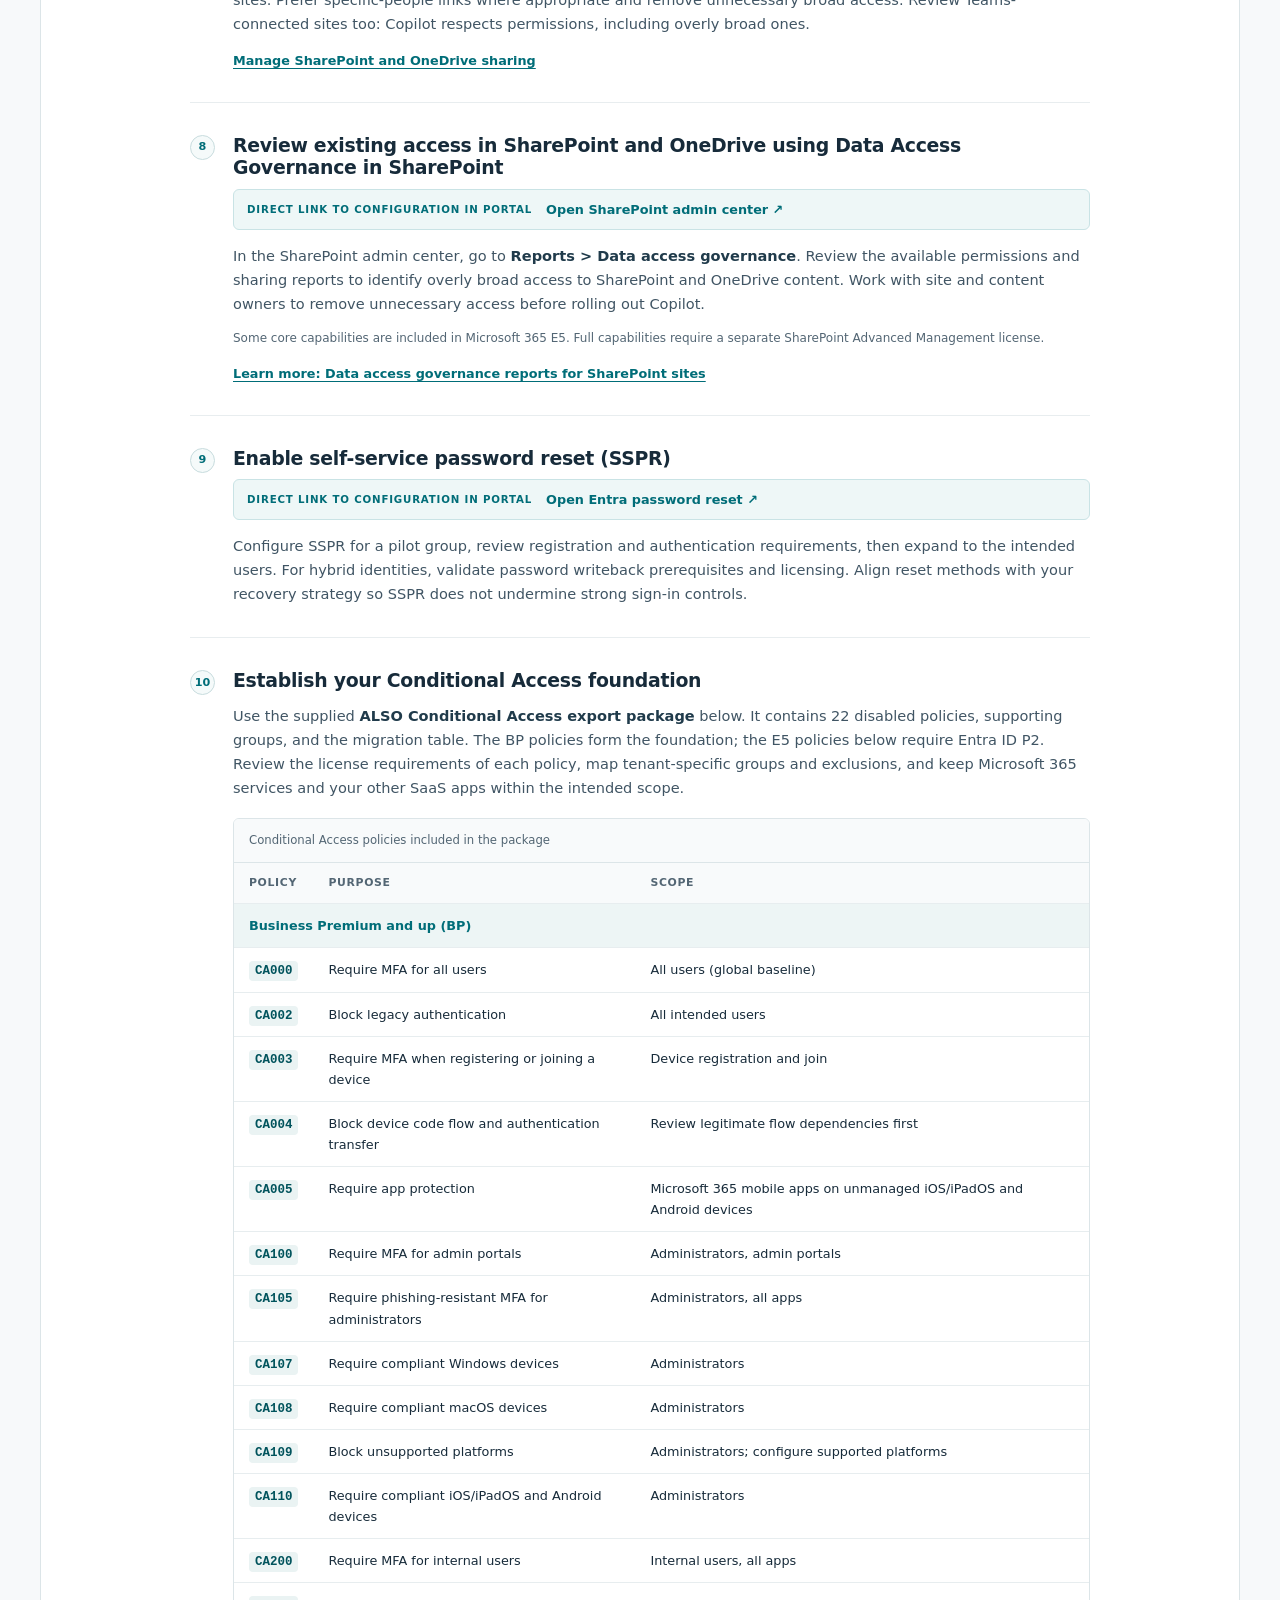
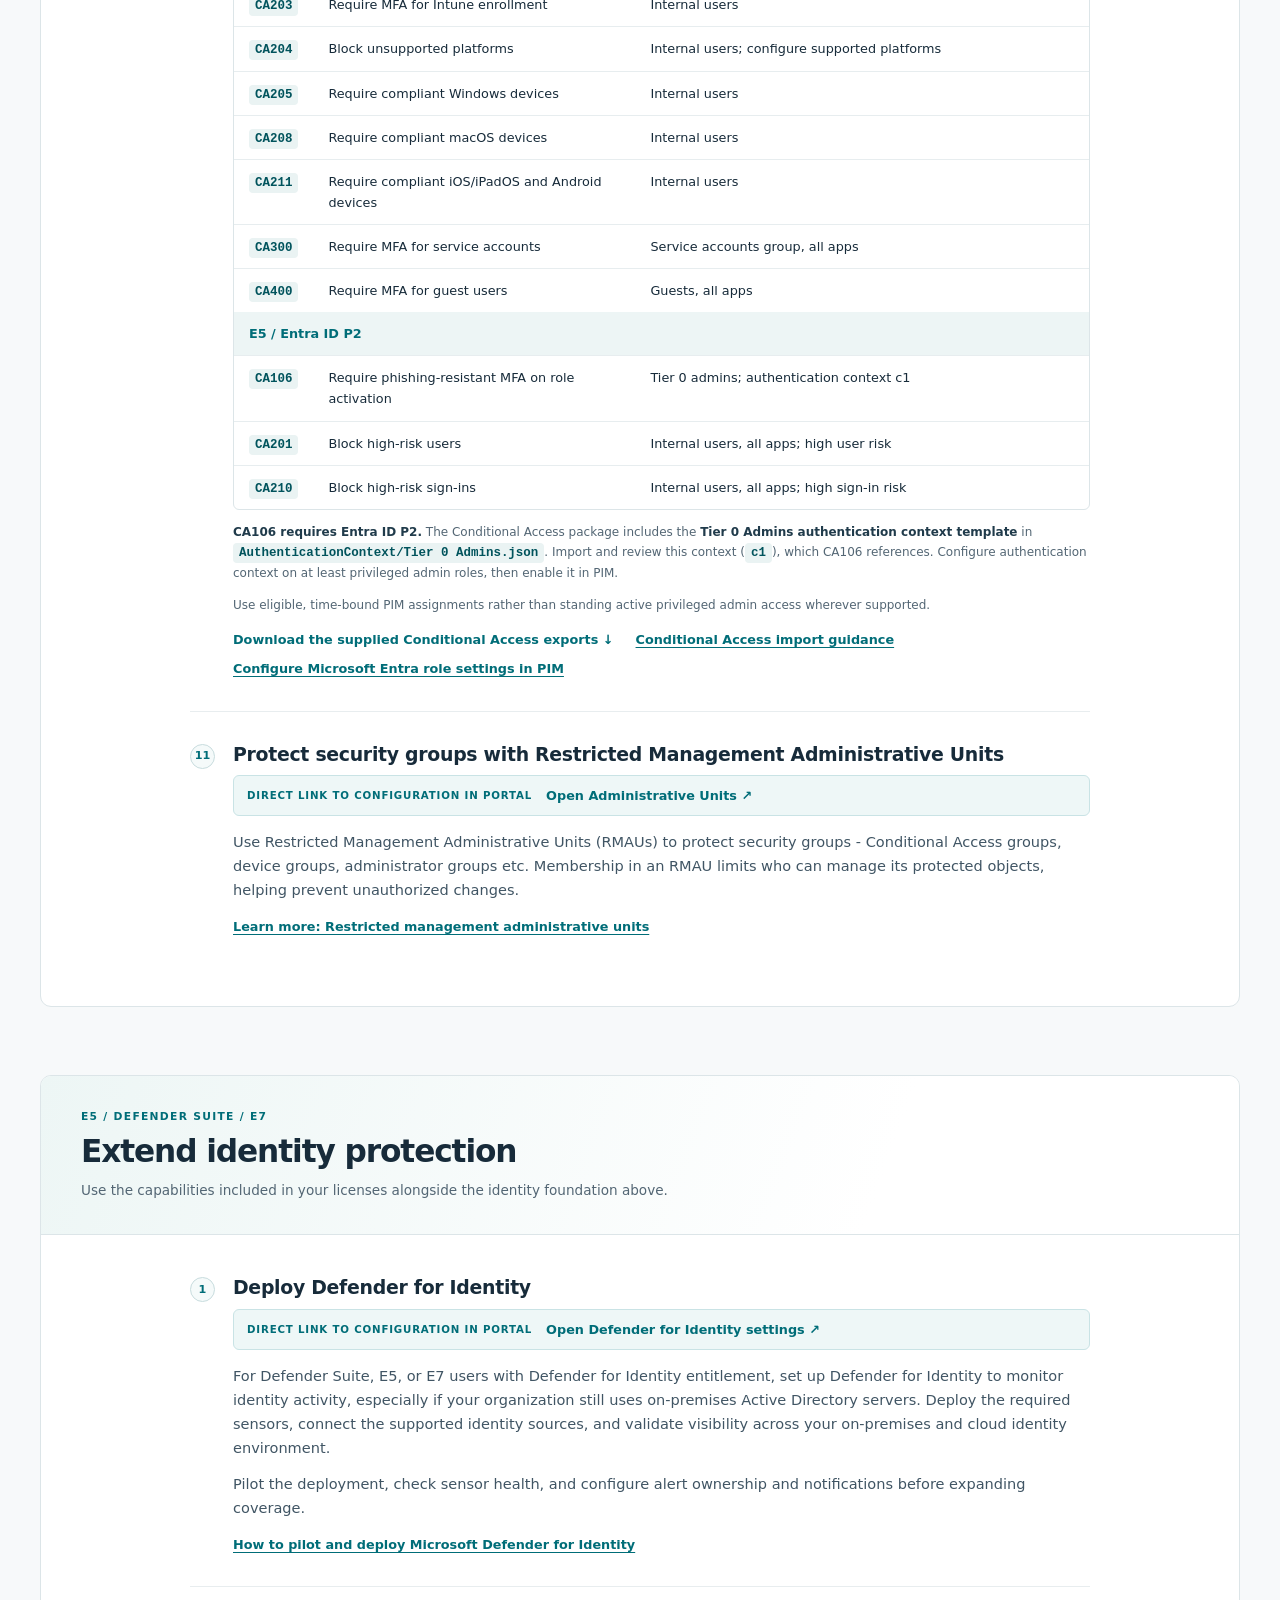
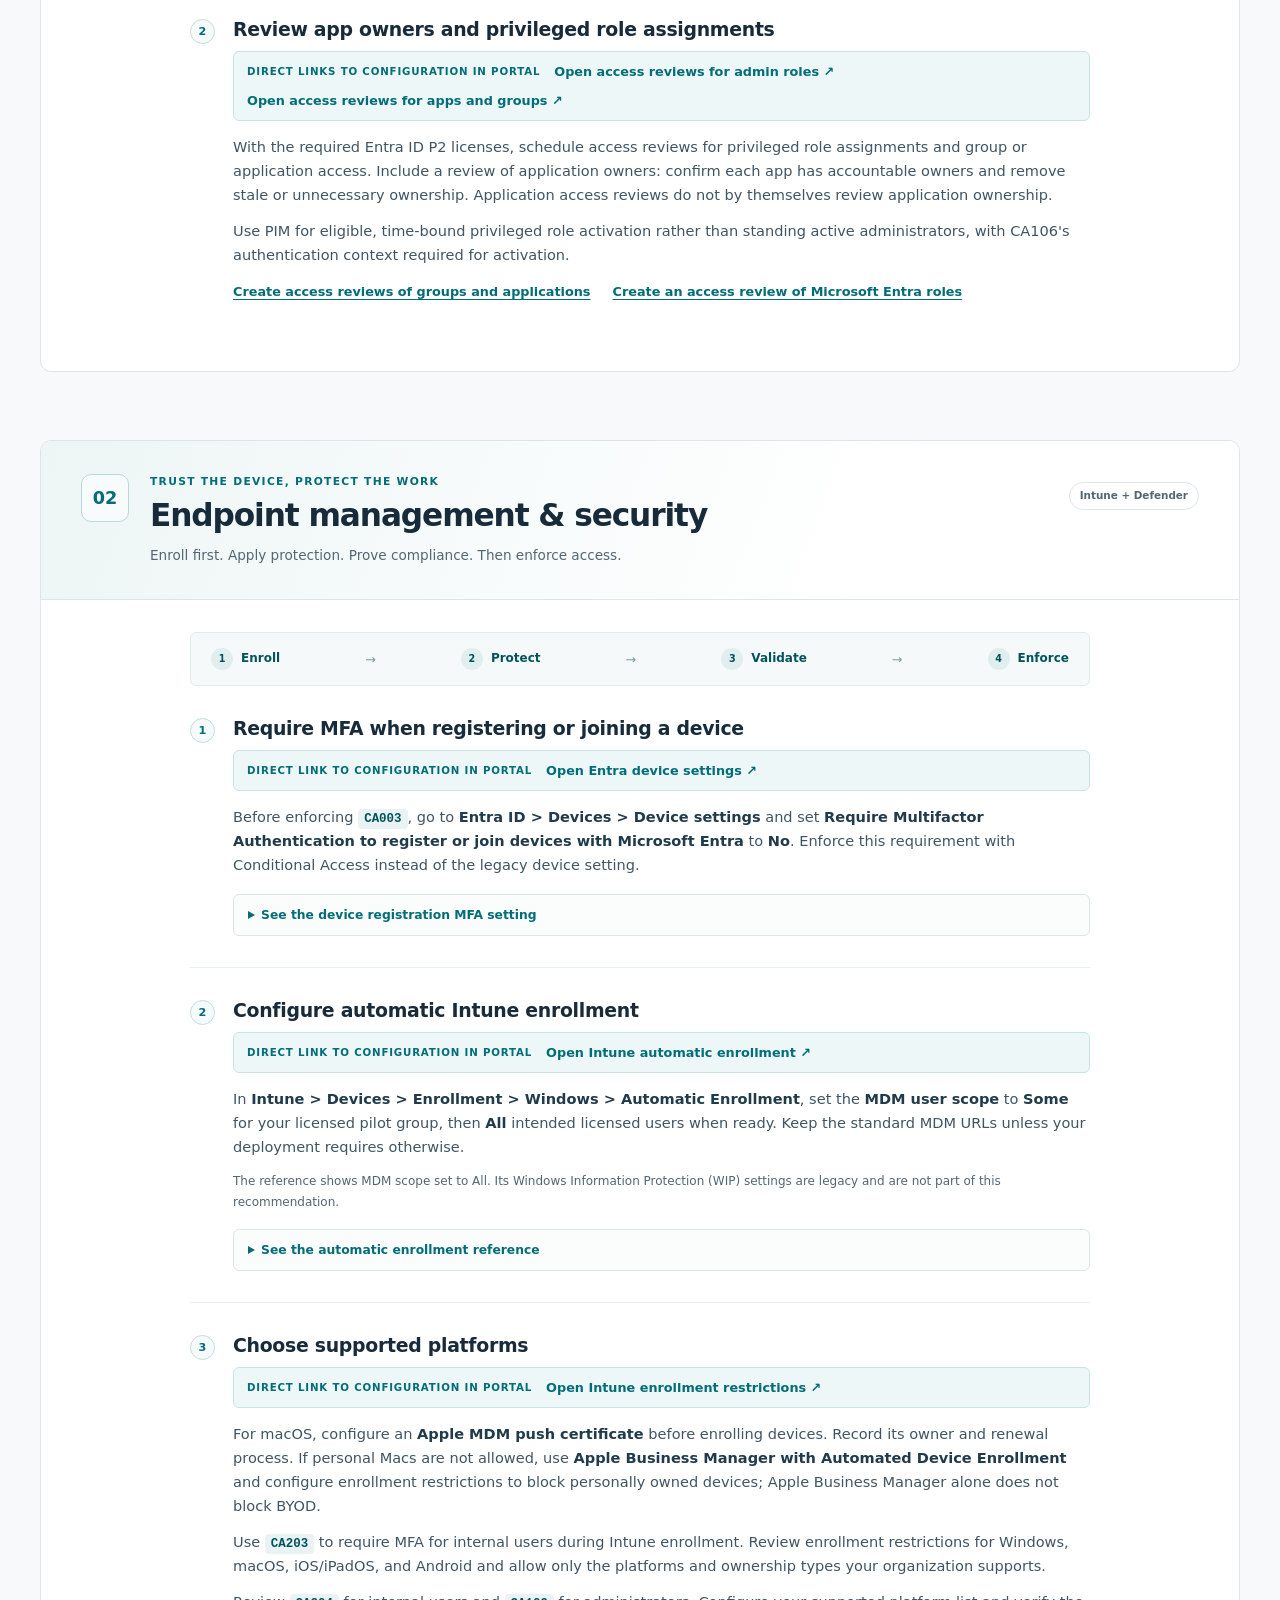
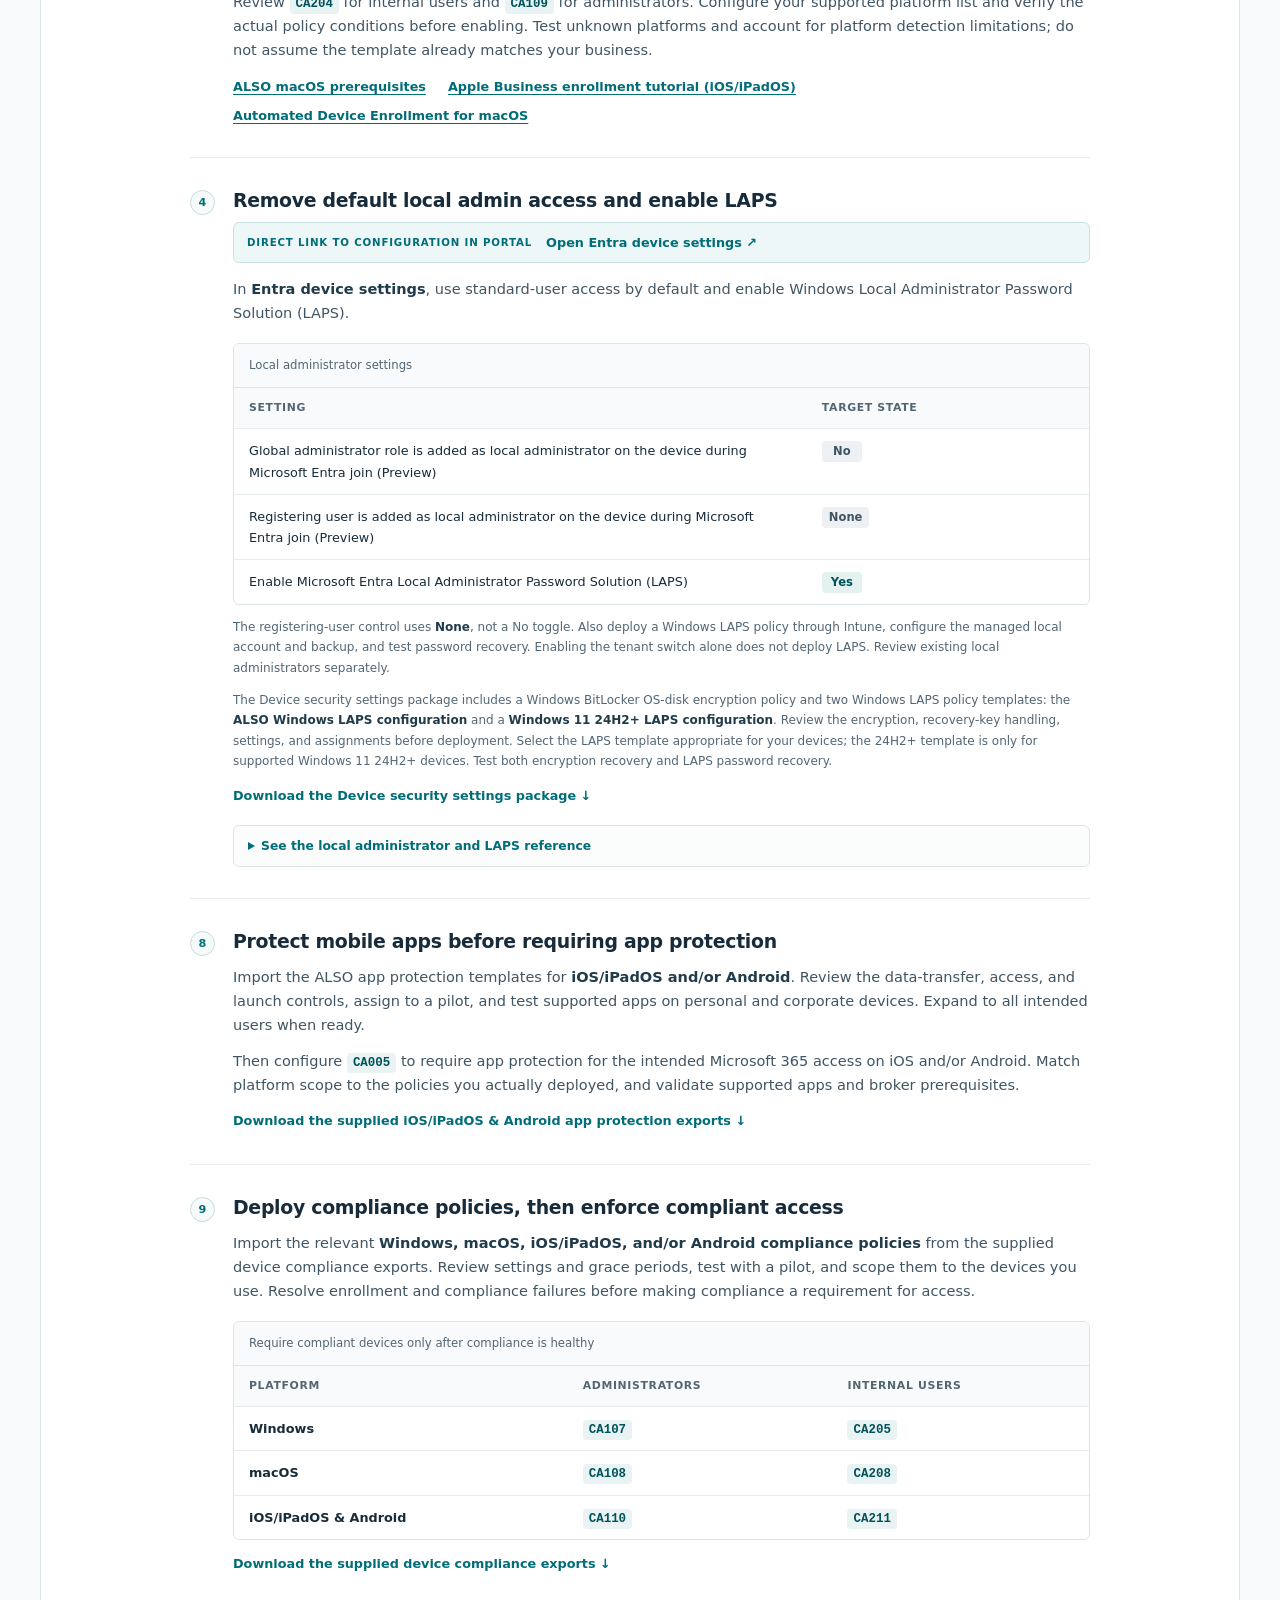
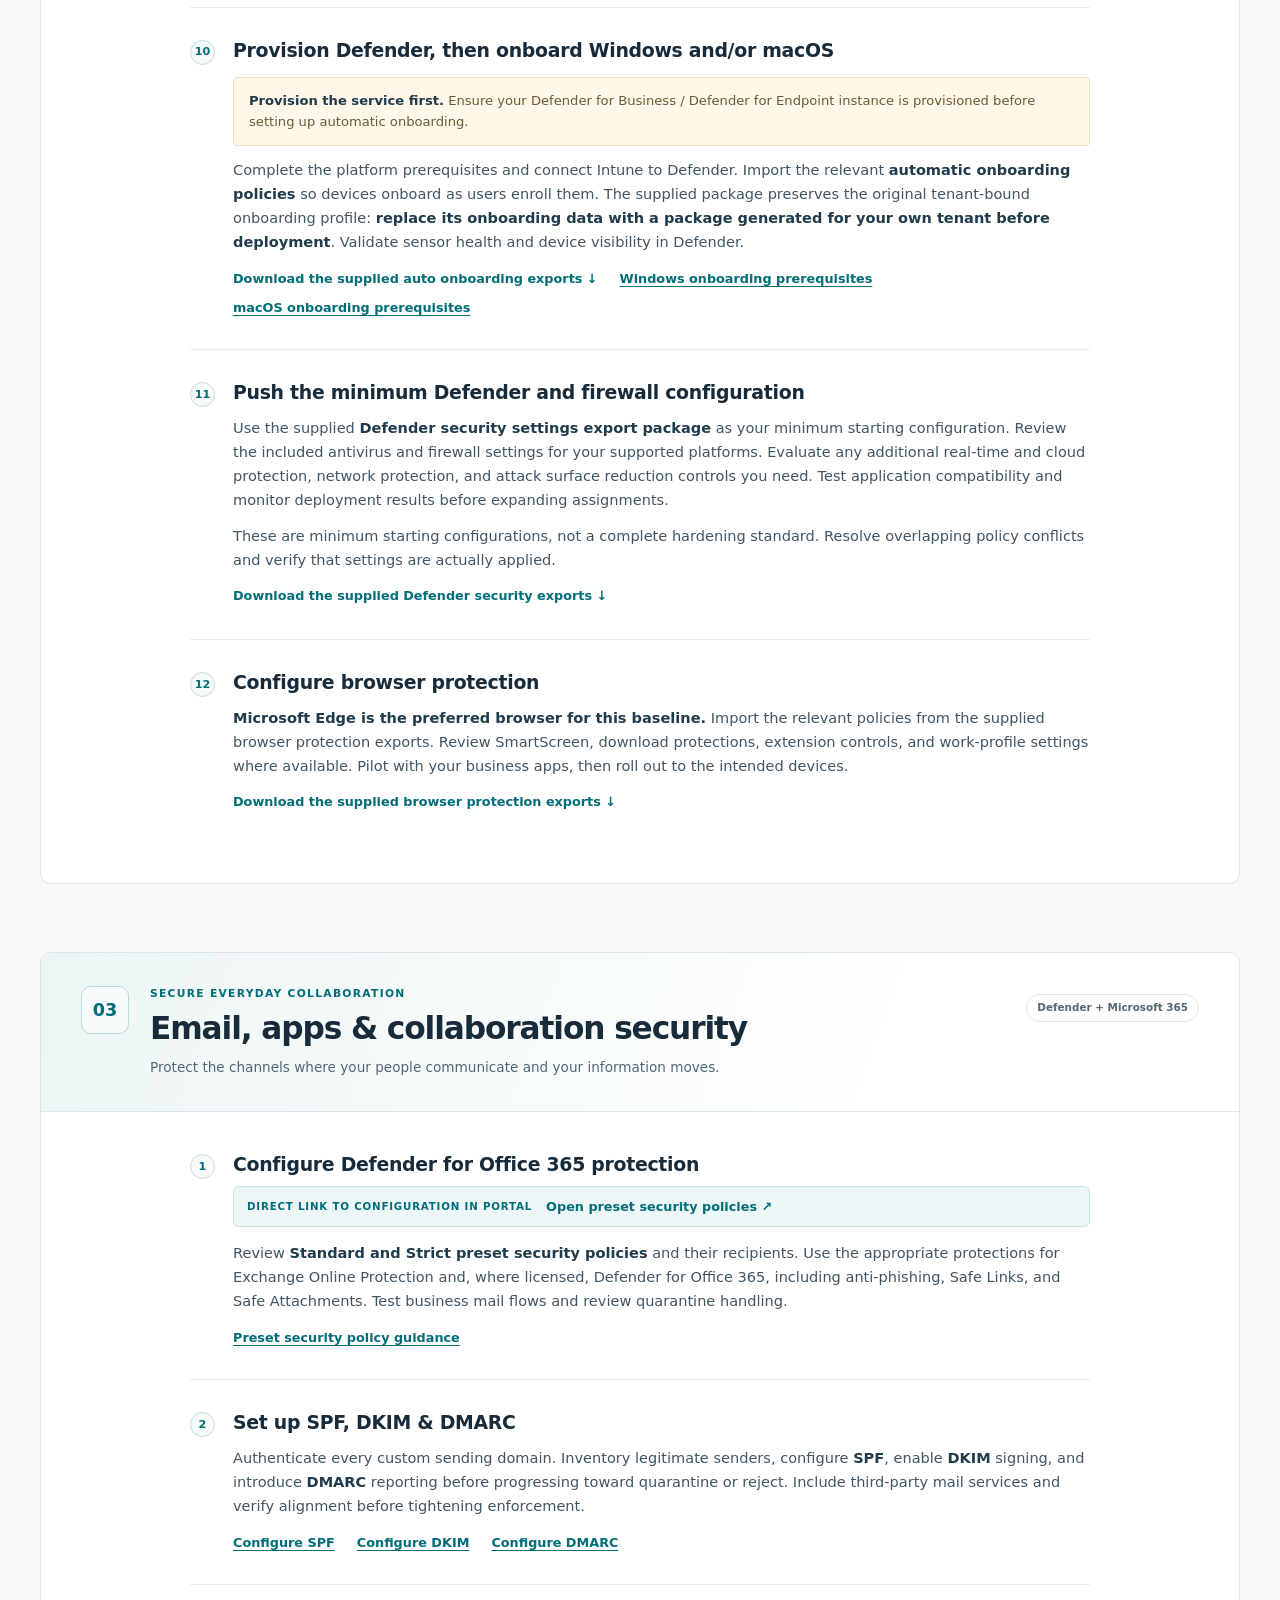
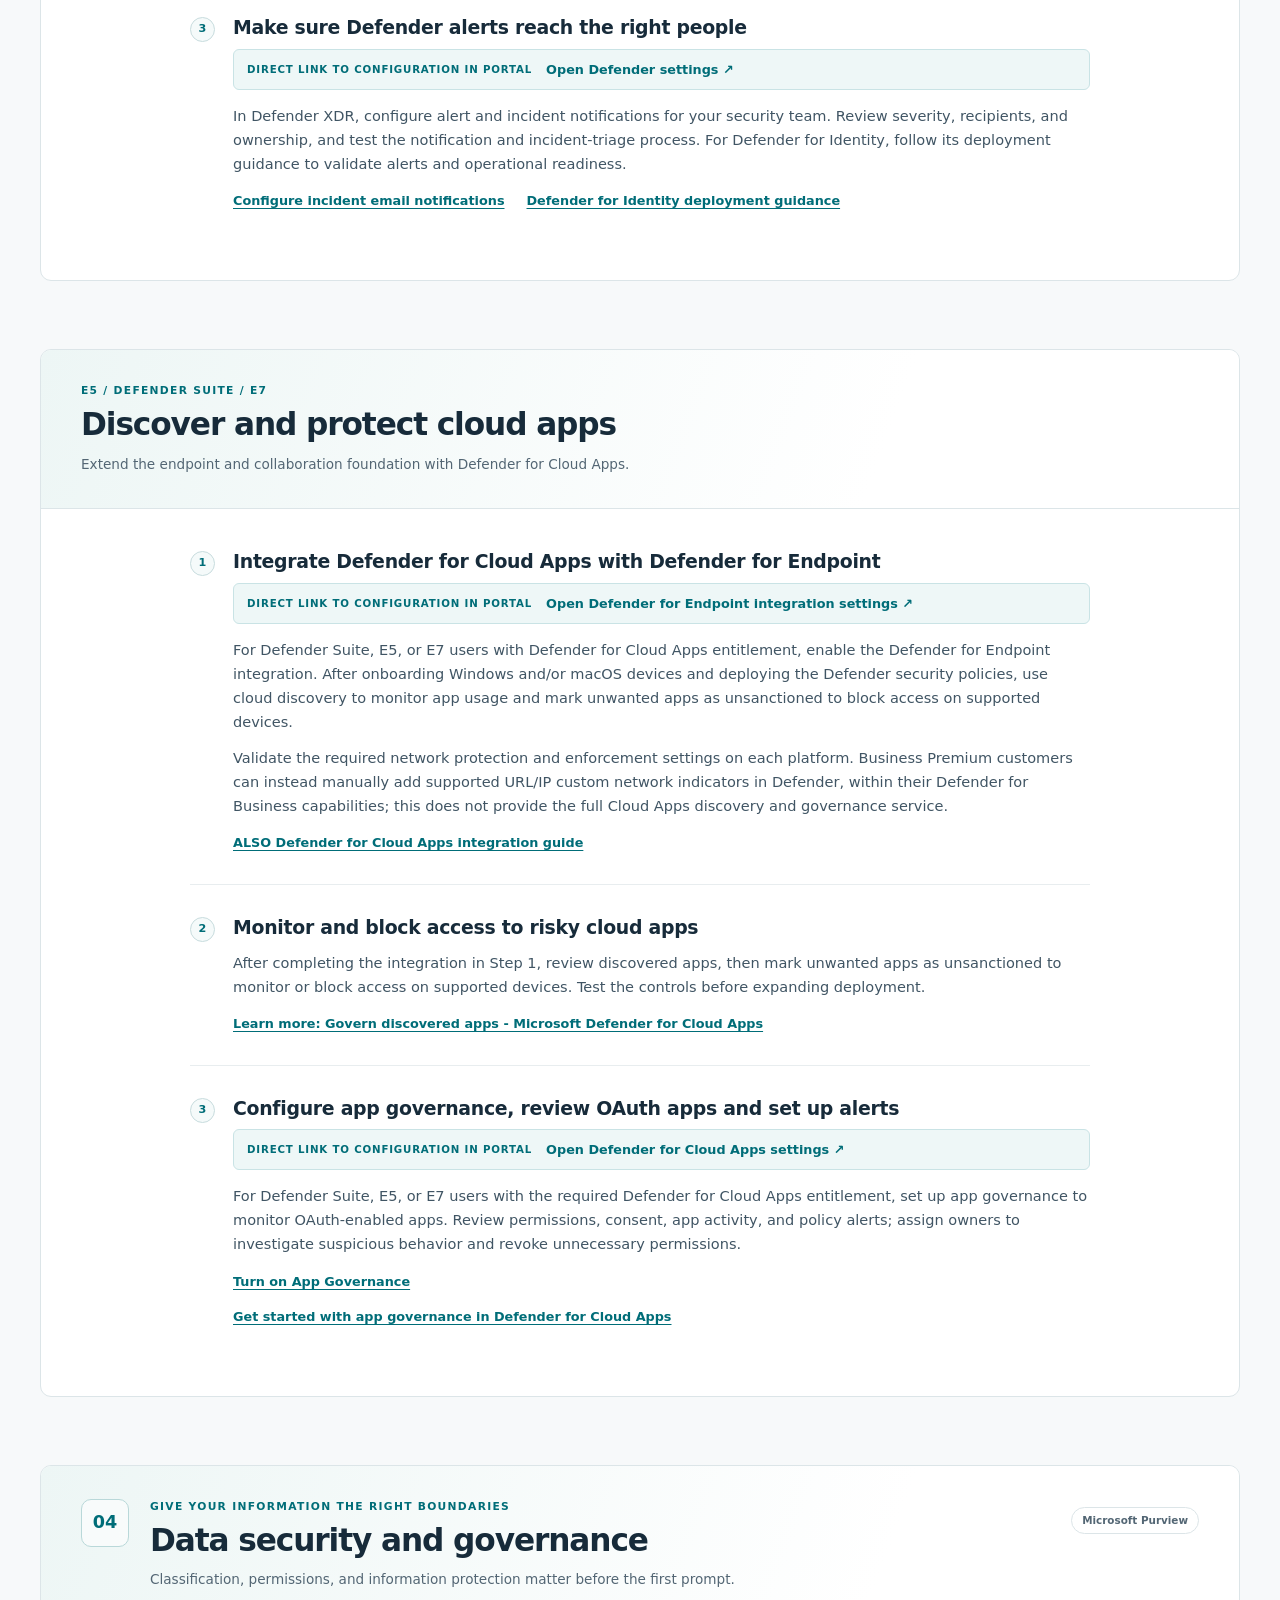
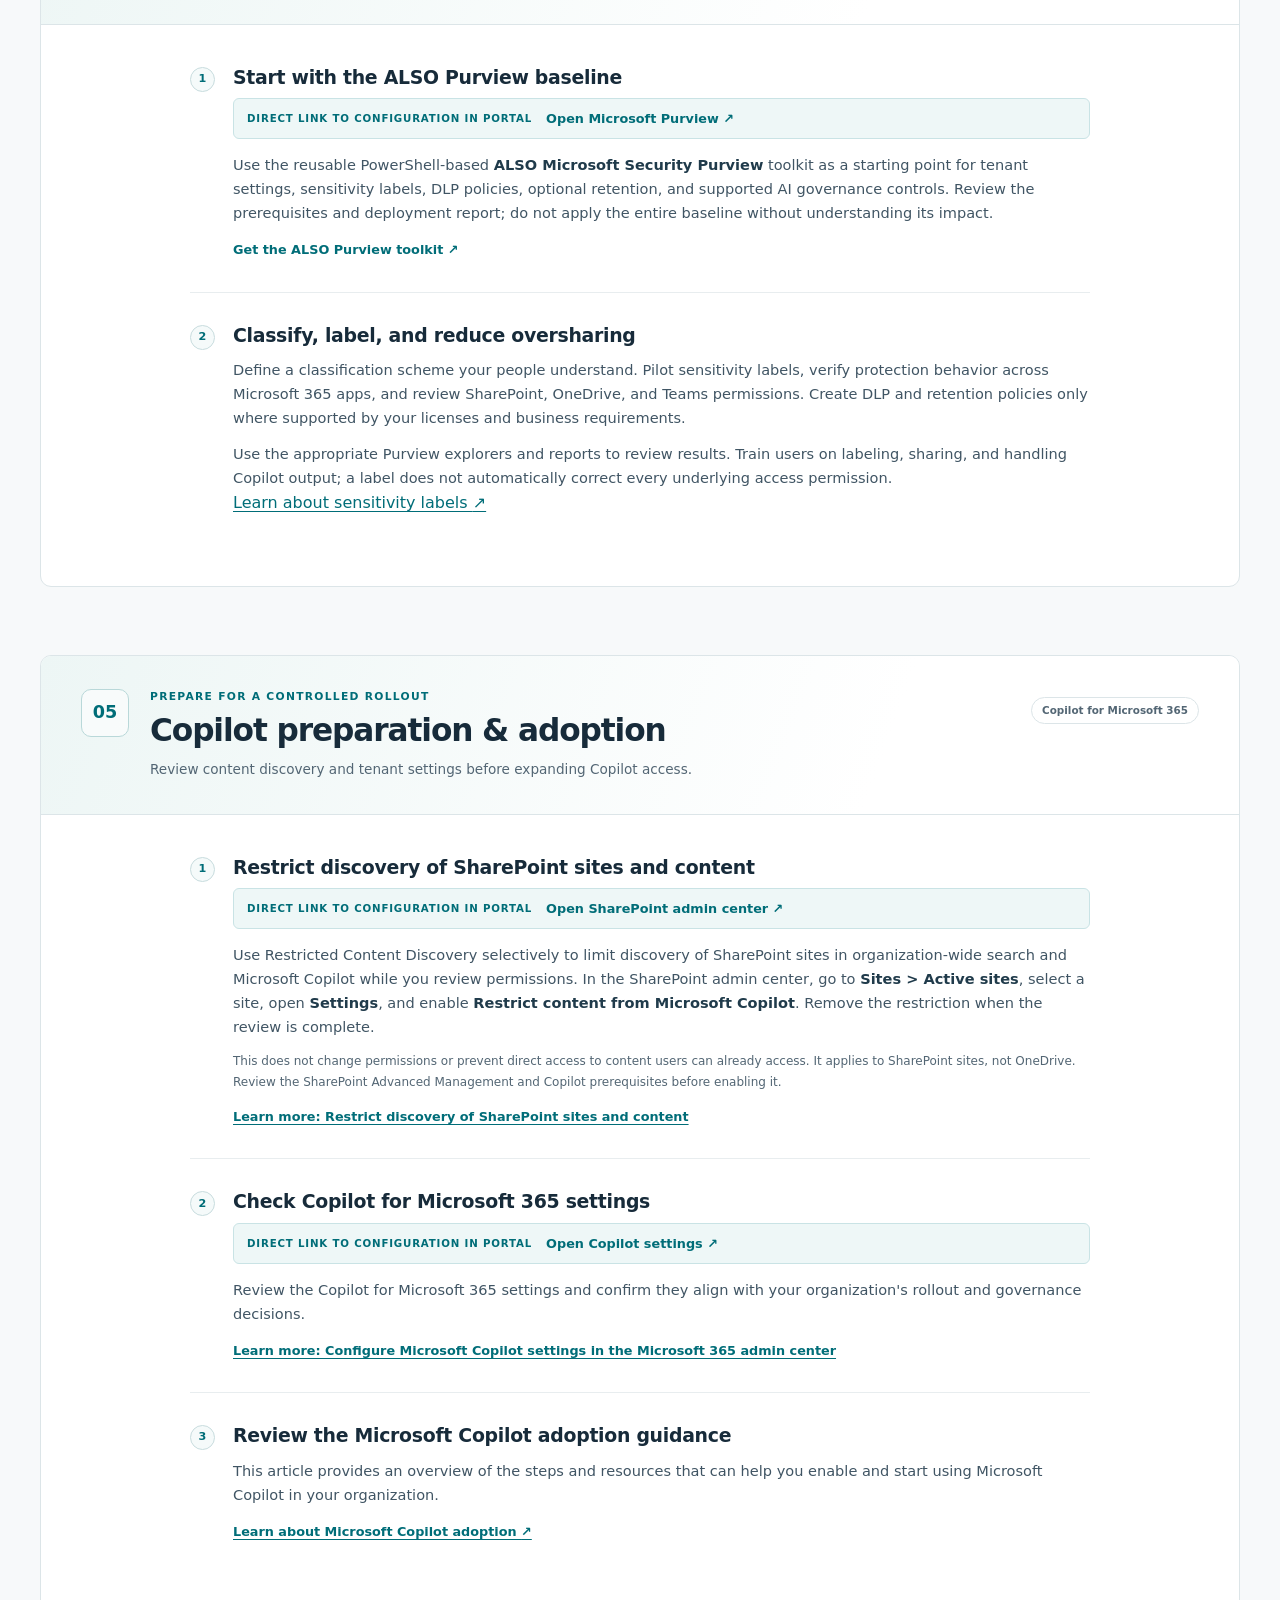
==== commit 7ff946f6: "Localize readiness guide in six languages with reviewed terminology Add localized routes and languag" ====
--- a/site/index.html
+++ b/site/index.html
@@ -9,6 +9,7 @@
   <link rel="icon" href="assets/favicon.svg" type="image/svg+xml">
   <link rel="stylesheet" href="styles.css">
   <script src="site.js" defer></script>
+  <script src="language.js" defer></script>
 </head>
 <body>
   <a class="skip-link" href="#main">Skip to guide</a>
@@ -20,6 +21,18 @@
         <span class="brand-product">ALSO Get Ready for Copilot for Microsoft 365</span>
         <span class="preview-badge">Public Preview</span>
       </a>
+      <div class="language-selector">
+        <svg viewBox="0 0 24 24" aria-hidden="true" focusable="false"><circle cx="12" cy="12" r="9"></circle><path d="M3 12h18M12 3a15 15 0 0 1 0 18M12 3a15 15 0 0 0 0 18"></path></svg>
+        <select id="language-select" aria-label="Language">
+          <option value="./" lang="en" selected>English</option>
+          <option value="de/" lang="de">Deutsch</option>
+          <option value="fr/" lang="fr">Français</option>
+          <option value="es/" lang="es">Español</option>
+          <option value="ru/" lang="ru">Русский</option>
+          <option value="it/" lang="it">Italiano</option>
+          <option value="pl/" lang="pl">Polski</option>
+        </select>
+      </div>
     </div>
   </header>
 
@@ -69,6 +82,7 @@
     </section>
 
     <section class="readiness section-width" id="readiness" aria-labelledby="readiness-title">
+      <p class="translation-note">Reference screenshots and policy source packages retain their original language and identifiers. The break-glass PDF remains the original English document, preserving its layout and screenshots. External portals and GitHub may use their own language settings.</p>
       <div class="section-heading">
         <div><p class="eyebrow">Your readiness plan</p><h2 id="readiness-title">Build your security foundation first.</h2></div>
       </div>
@@ -146,7 +160,7 @@
             <p>Create at least two cloud-only emergency-access accounts using your tenant's <strong>onmicrosoft.com</strong> domain. Assign them the Global Administrator role permanently, rather than making them dependent on PIM activation. Reserve these accounts for emergencies, not everyday administration.</p>
             <p>Protect them with phishing-resistant authentication, such as FIDO2 security keys, and securely store credentials and spare keys. Avoid dependencies on the same authentication methods or infrastructure used by your regular administrators. Review Conditional Access exclusions so emergency access remains available during a lockout without leaving the accounts unprotected.</p>
             <p>Alert on every sign-in and account change, document the recovery procedure and authorized custodians, and test access regularly. Follow the supplied PDF guide when configuring and validating these accounts.</p>
-            <a class="resource-link" href="downloads/break-glass-account-best-practices.pdf" download>Download the break-glass account best practices guide (PDF) <span aria-hidden="true">&#8595;</span></a>
+            <a class="resource-link" href="downloads/break-glass-account-best-practices.pdf" download>Download the break-glass account best practices guide (PDF, English) <span aria-hidden="true">&#8595;</span></a>
           </div>
         </article>
         <article class="step" id="authentication">
--- a/site/styles.css
+++ b/site/styles.css
@@ -10,6 +10,7 @@
   --muted: #536674;
   --line: #dce5e8;
   --header-height: 76px;
+  --header-min-height: 76px;
   --nav-height: 54px;
 }
 * { box-sizing: border-box; }
@@ -32,7 +33,12 @@
 .skip-link { position: fixed; top: -100px; left: 16px; z-index: 100; padding: 12px 20px; background: white; }
 .skip-link:focus { top: 8px; }
 .site-header { position: sticky; top: 0; z-index: 20; background: #fffffff5; border-bottom: 1px solid var(--line); backdrop-filter: blur(12px); }
-.header-inner { min-height: var(--header-height); display: flex; align-items: center; gap: 20px; padding: 12px 32px; }
+.header-inner { min-height: var(--header-min-height); display: flex; align-items: center; gap: 20px; padding: 12px 32px; }
+.language-selector { display: flex; min-height: 2.5rem; margin-left: auto; padding: 0 .4rem; gap: .45rem; align-items: center; color: var(--primary); font-size: .8rem; flex-shrink: 0; }
+.language-selector svg { width: 1rem; height: 1rem; fill: none; stroke: currentColor; stroke-width: 1.8; }
+.language-selector select { max-width: 8.5rem; border: 0; background: transparent; color: inherit; font: inherit; cursor: pointer; }
+.language-selector select:focus-visible { outline: 3px solid #1386c0; outline-offset: 5px; border-radius: 3px; }
+.translation-note { color: var(--muted); font-size: .8rem; margin-bottom: 24px; }
 .brand { display: flex; align-items: center; gap: 16px; color: #172b3a; text-decoration: none; }
 .brand-logo { width: 112px; height: auto; flex: 0 0 auto; }
 .brand-divider { width: 1px; height: 27px; background: var(--line); }
@@ -204,13 +210,15 @@
   .site-footer { padding-inline: 20px; }
 }
 @media (max-width: 540px) {
-  :root { --header-height: 64px; --nav-height: 48px; }
+  :root { --header-height: 64px; --header-min-height: 64px; --nav-height: 48px; }
   html { scroll-padding-top: 136px; }
   .section-width, .nav-inner { width: calc(100% - 32px); }
   .header-inner { gap: 10px; padding: 10px 16px; }
   .brand { gap: 10px; }
   .brand-logo { width: 88px; }
   .preview-badge { font-size: .58rem; padding: 2px 6px; }
+  .brand { flex-wrap: wrap; }
+  .language-selector { padding: 0; }
   .chapter-nav a { font-size: .75rem; }
   .nav-inner { gap: 21px; }
   .hero { padding-block: 35px; }
@@ -241,6 +249,7 @@
   .readiness-matrix tbody td::before { display: block; font-weight: 700; font-size: .64rem; letter-spacing: .05em; text-transform: uppercase; color: var(--primary); margin-bottom: 9px; }
   .readiness-matrix tbody td::before { content: "The foundation \A Gettings started with Business Premium and up"; white-space: pre-line; }
   .readiness-matrix tbody td:last-child::before { content: "Additional protection \A With E5/ Defender and Purview Suite"; }
+  .readiness-matrix tbody td[data-label]::before { content: attr(data-label); }
   .readiness-matrix tbody td:last-child { border-bottom: 0; }
   .readiness-matrix tbody tr:last-child th, .readiness-matrix tbody tr:last-child td:not(:last-child) { border-bottom: 1px solid var(--line); }
   .chapter-heading { padding: 24px 18px; gap: 12px; }
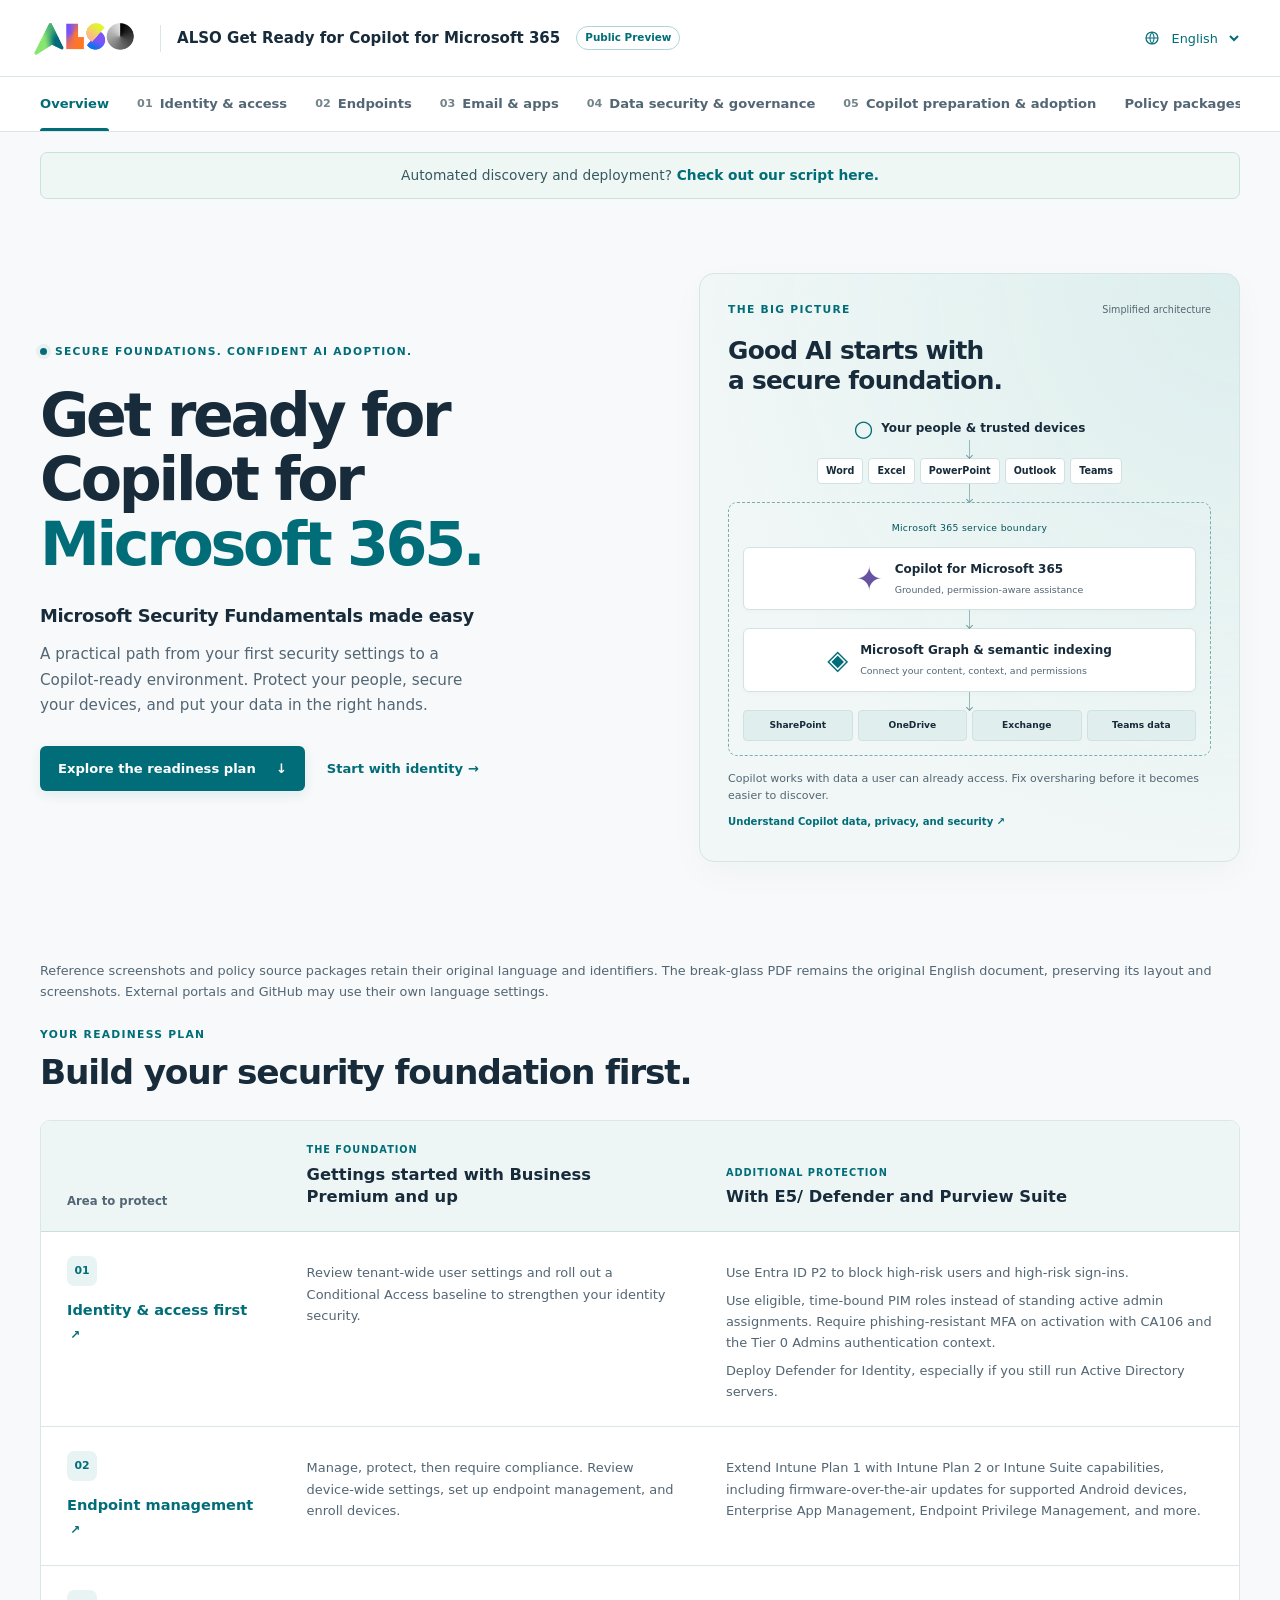
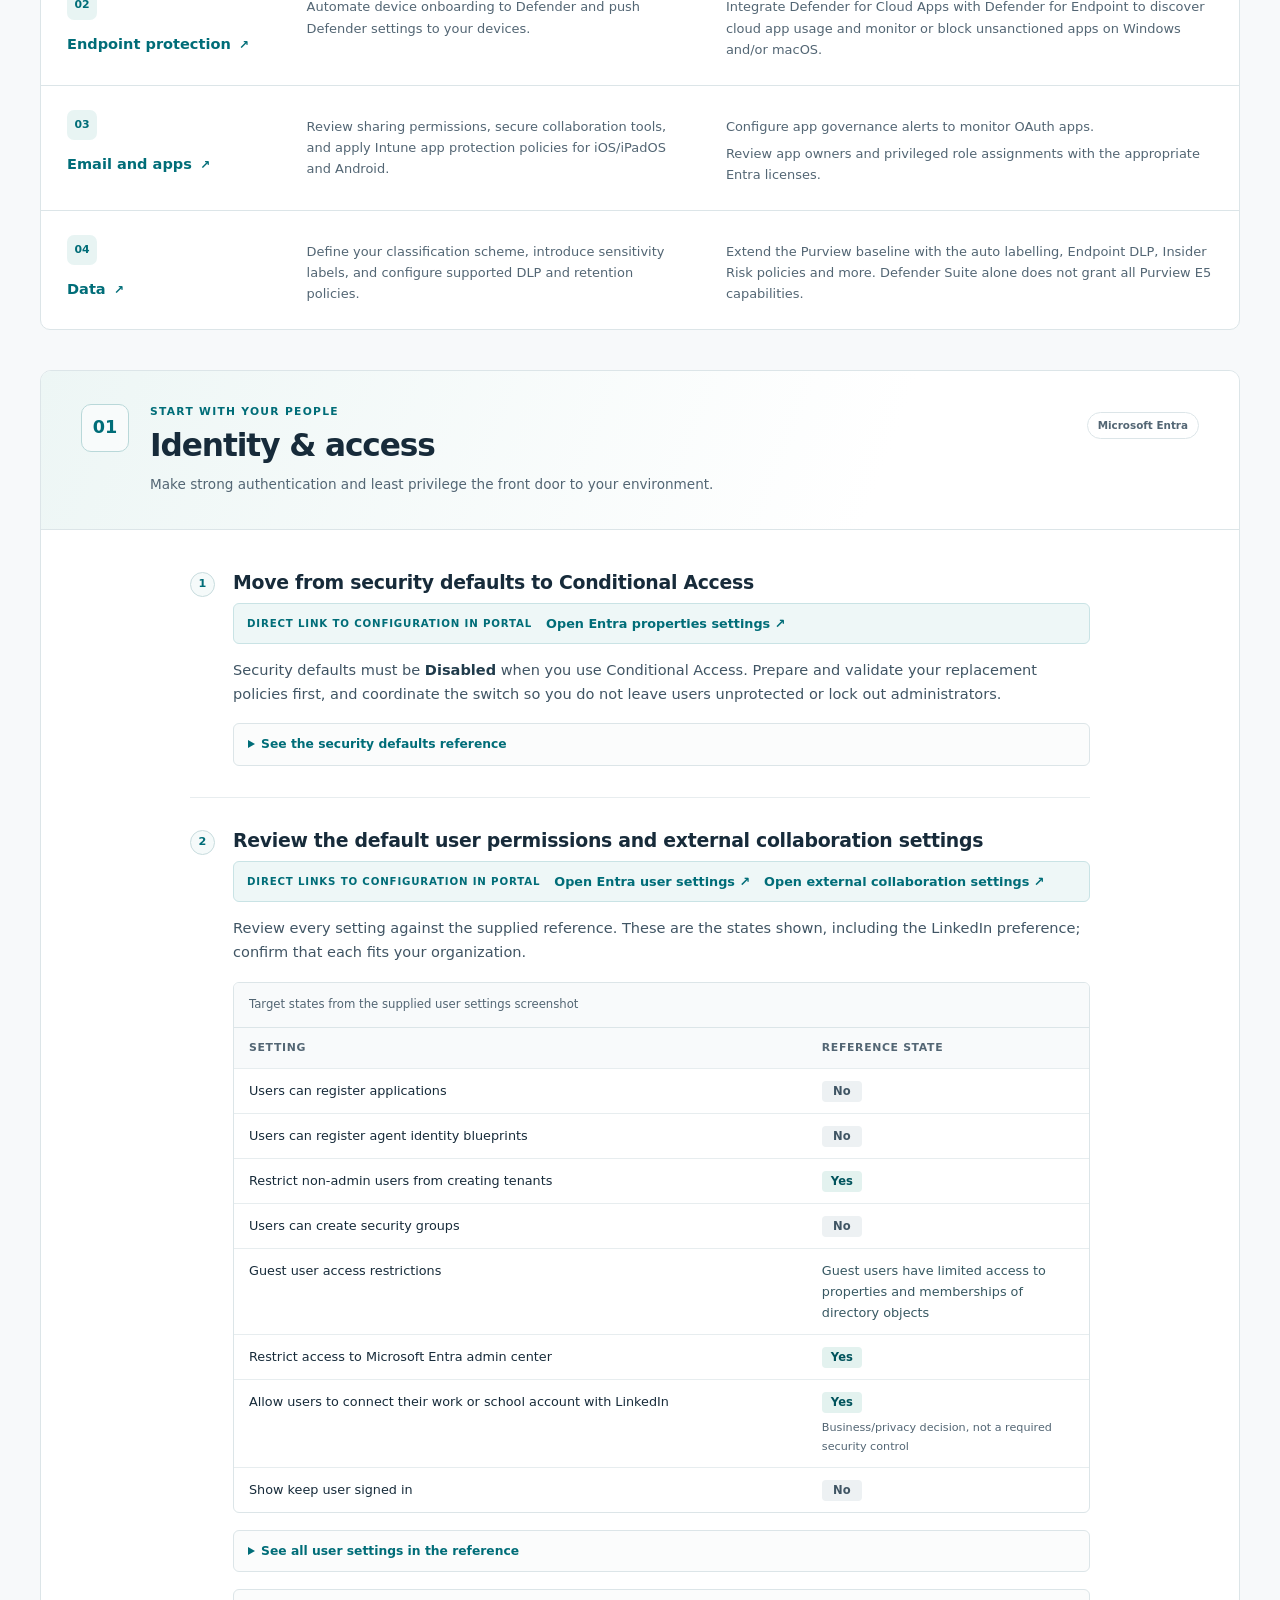
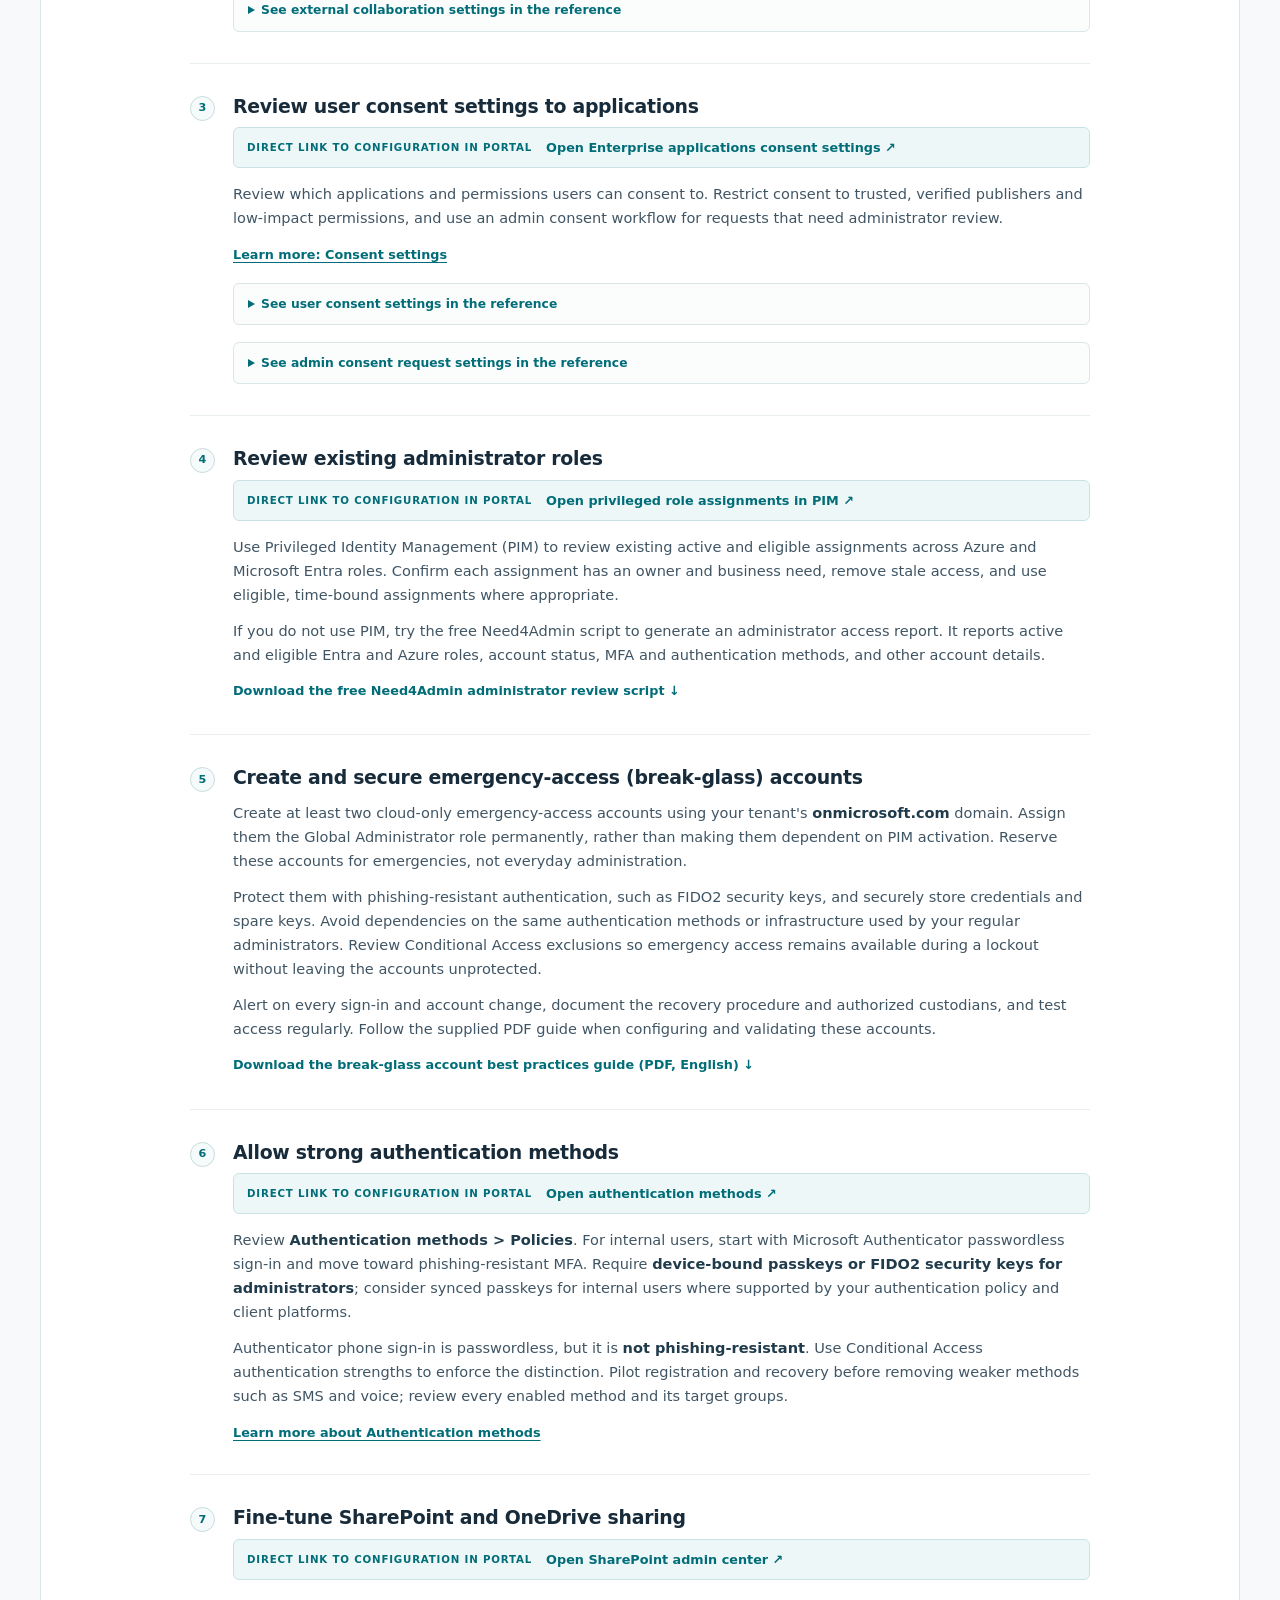
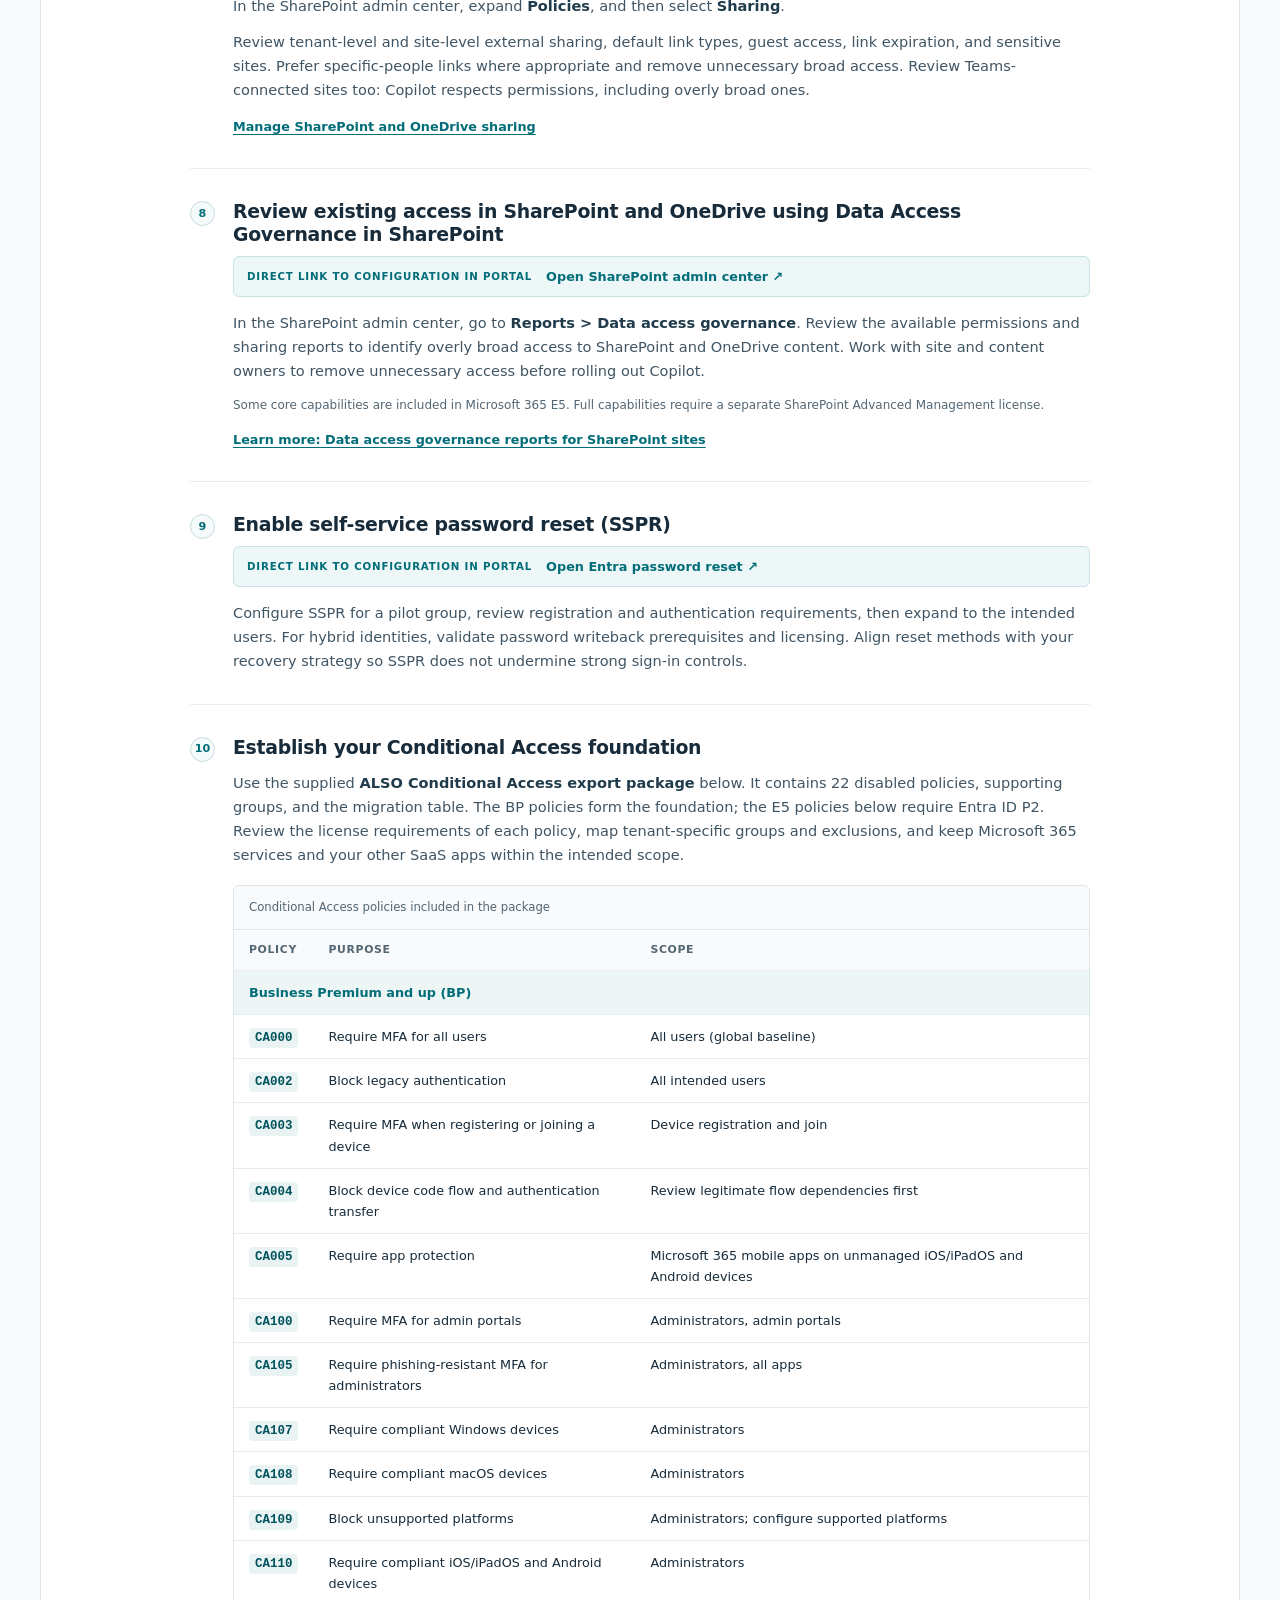
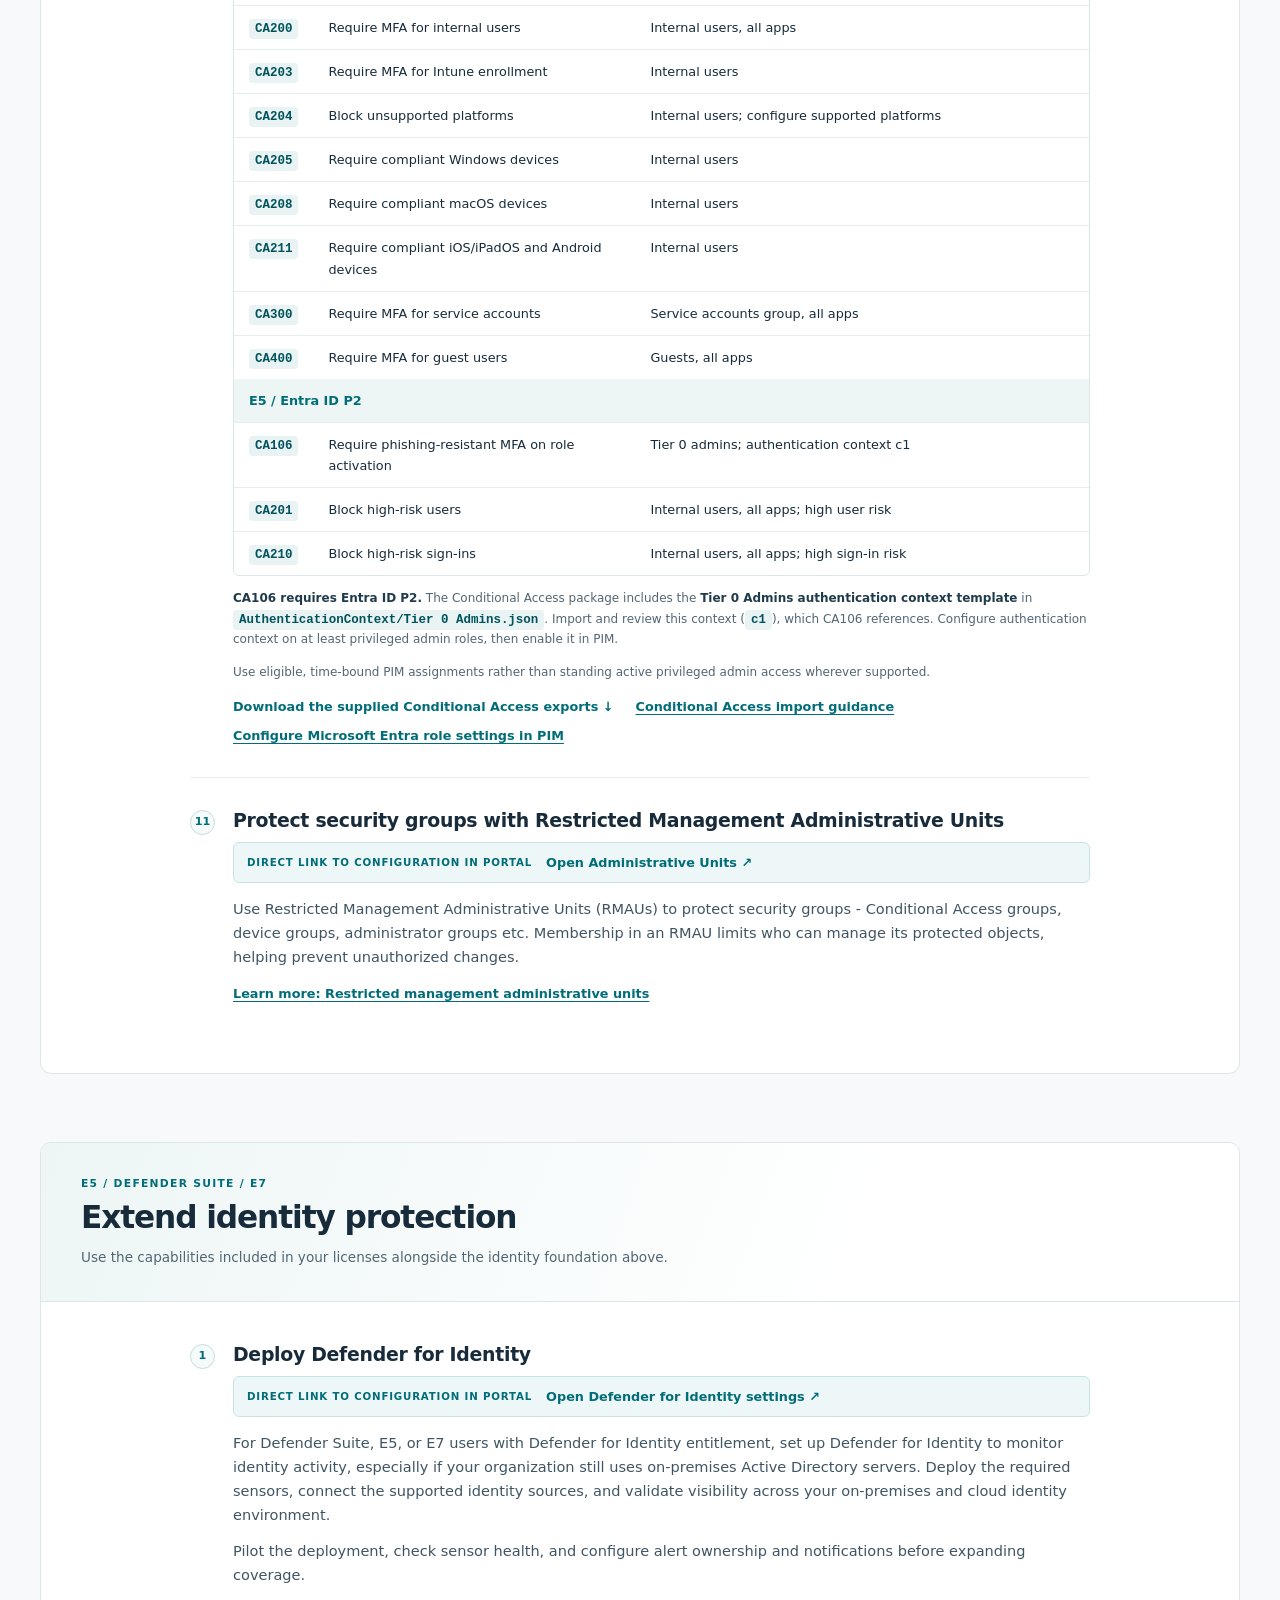
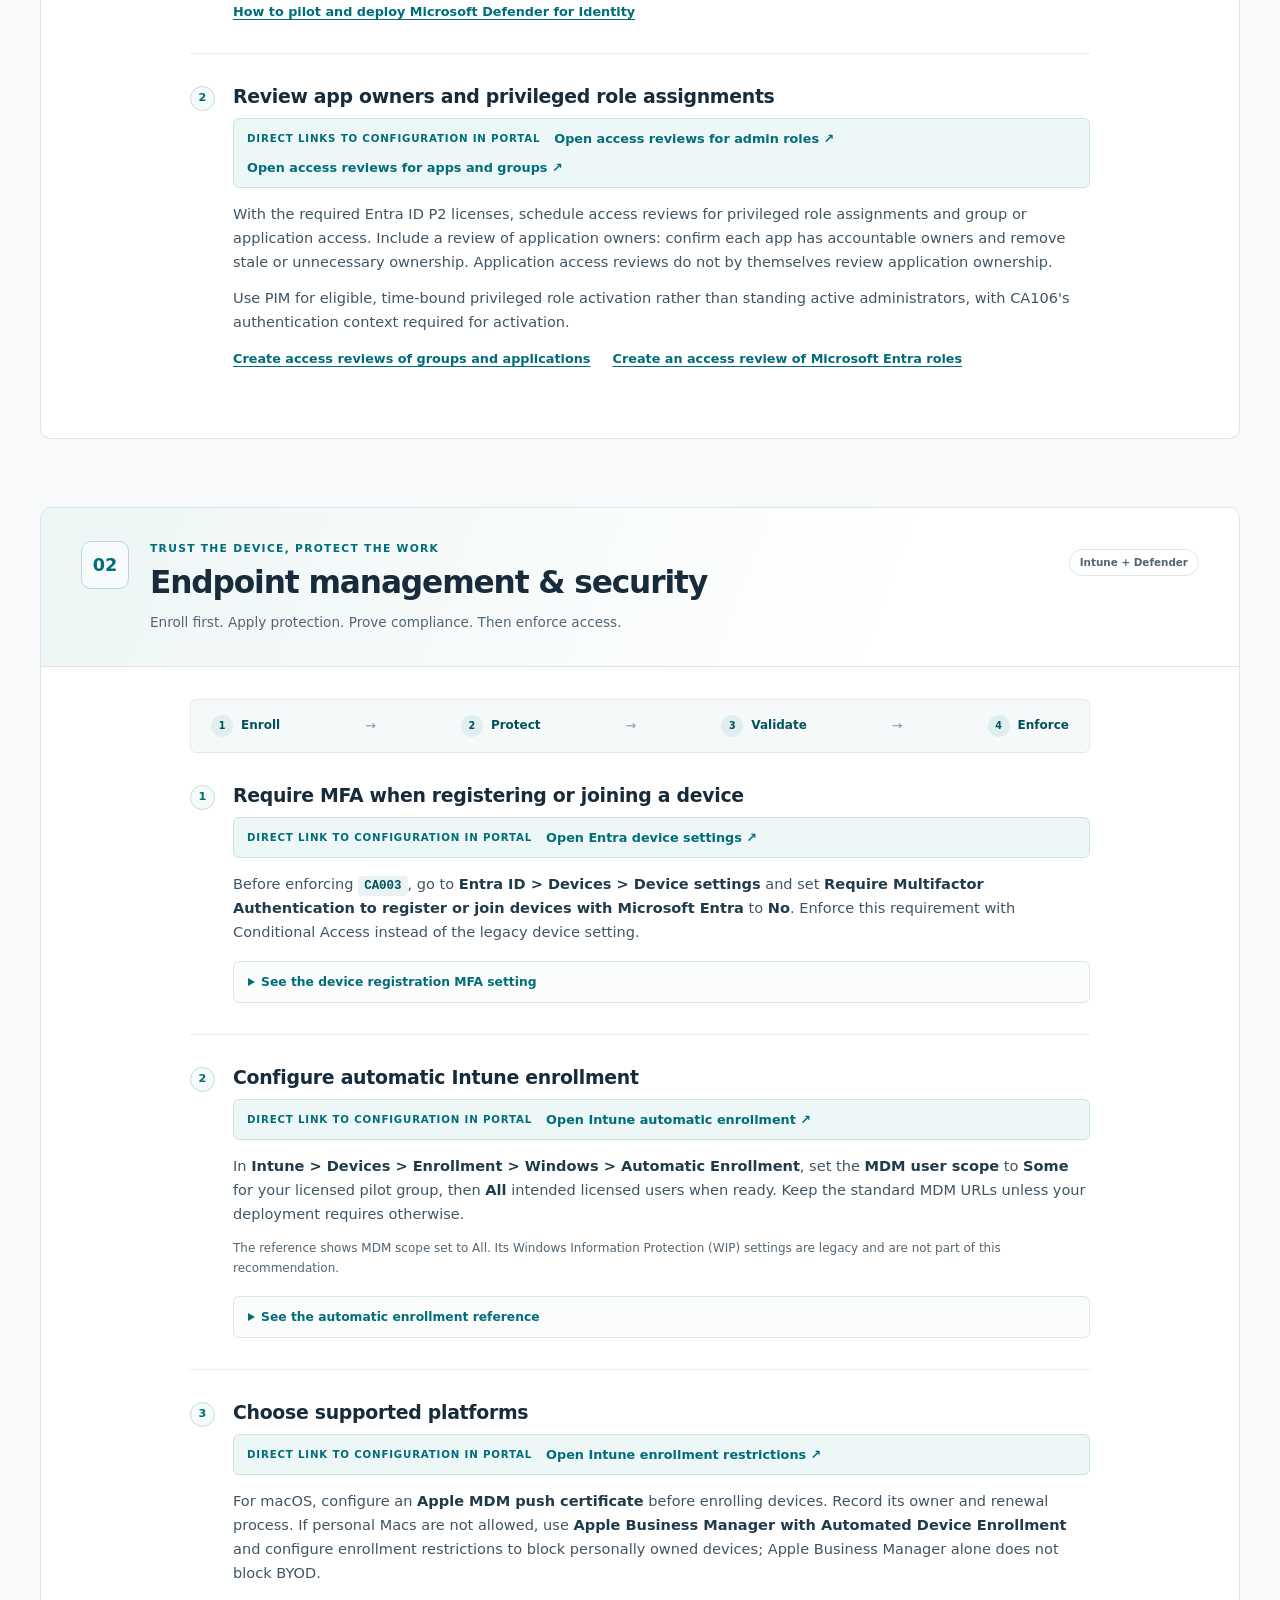
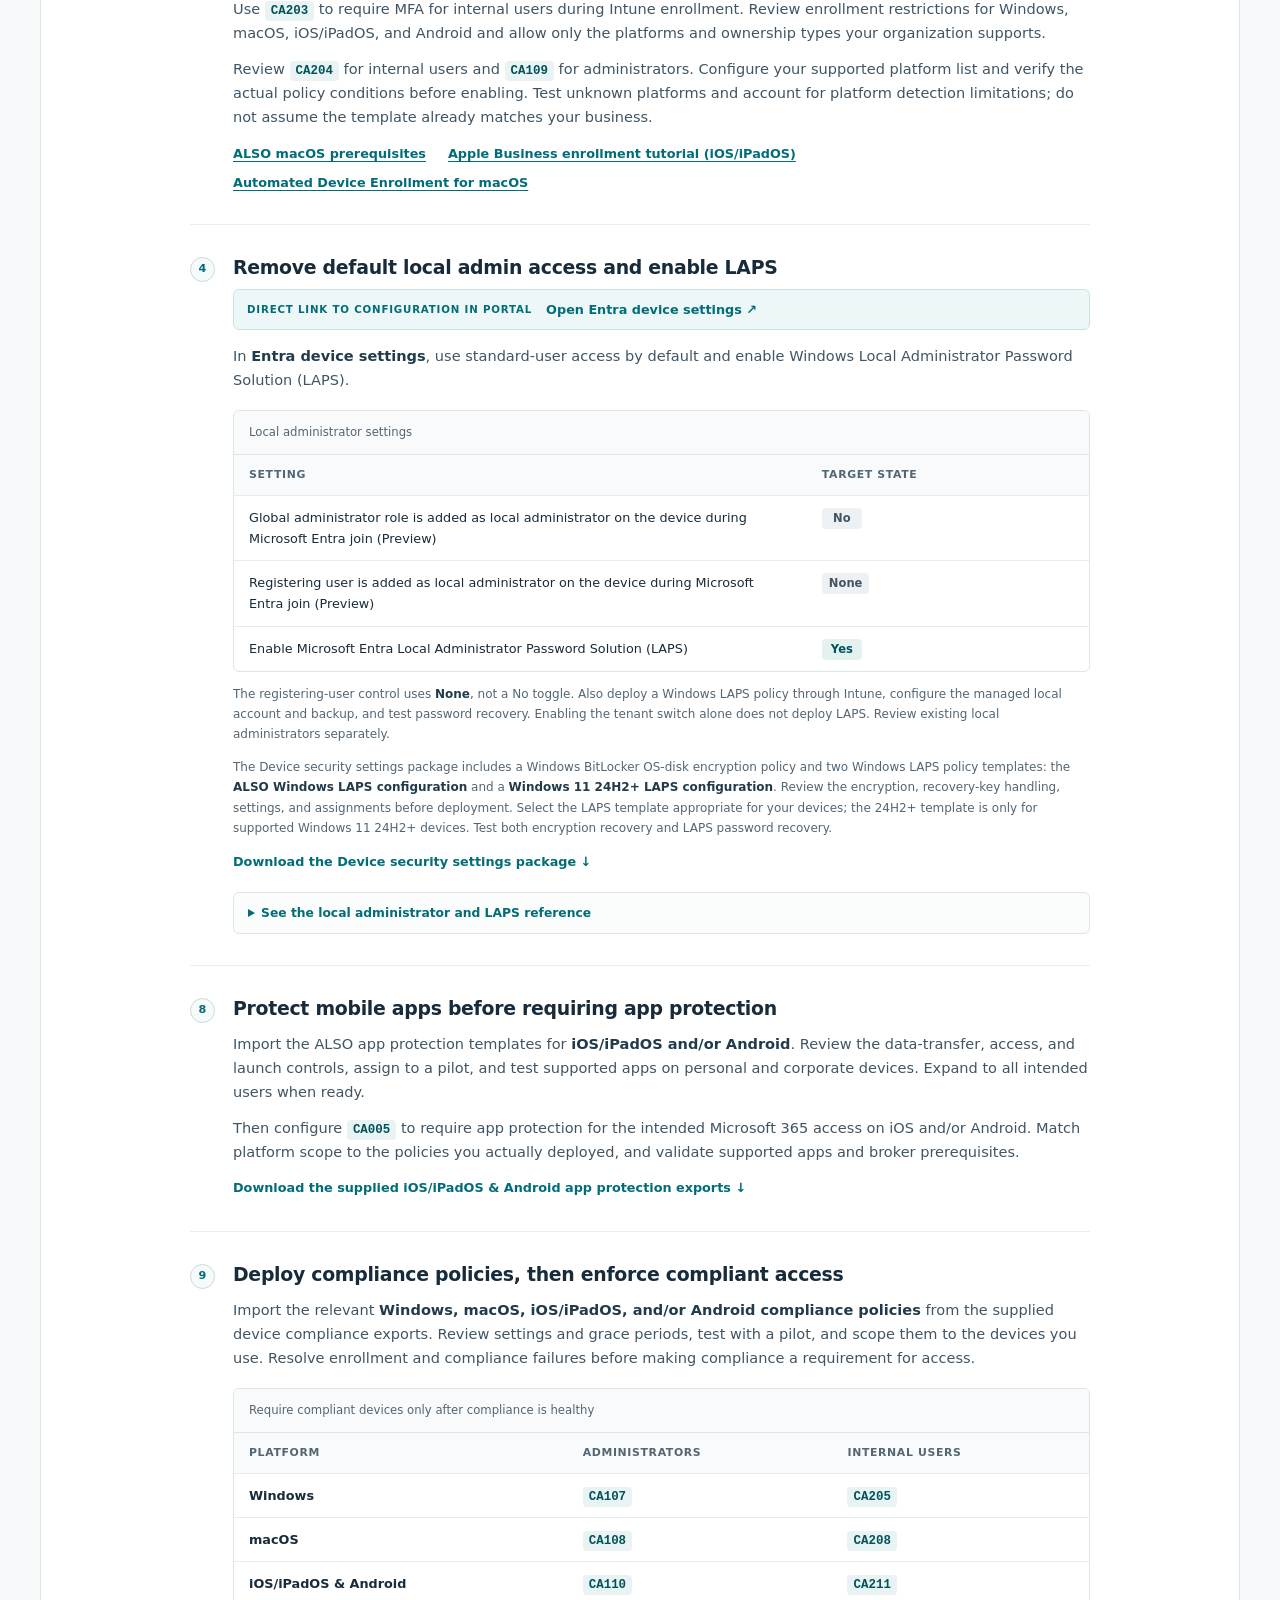
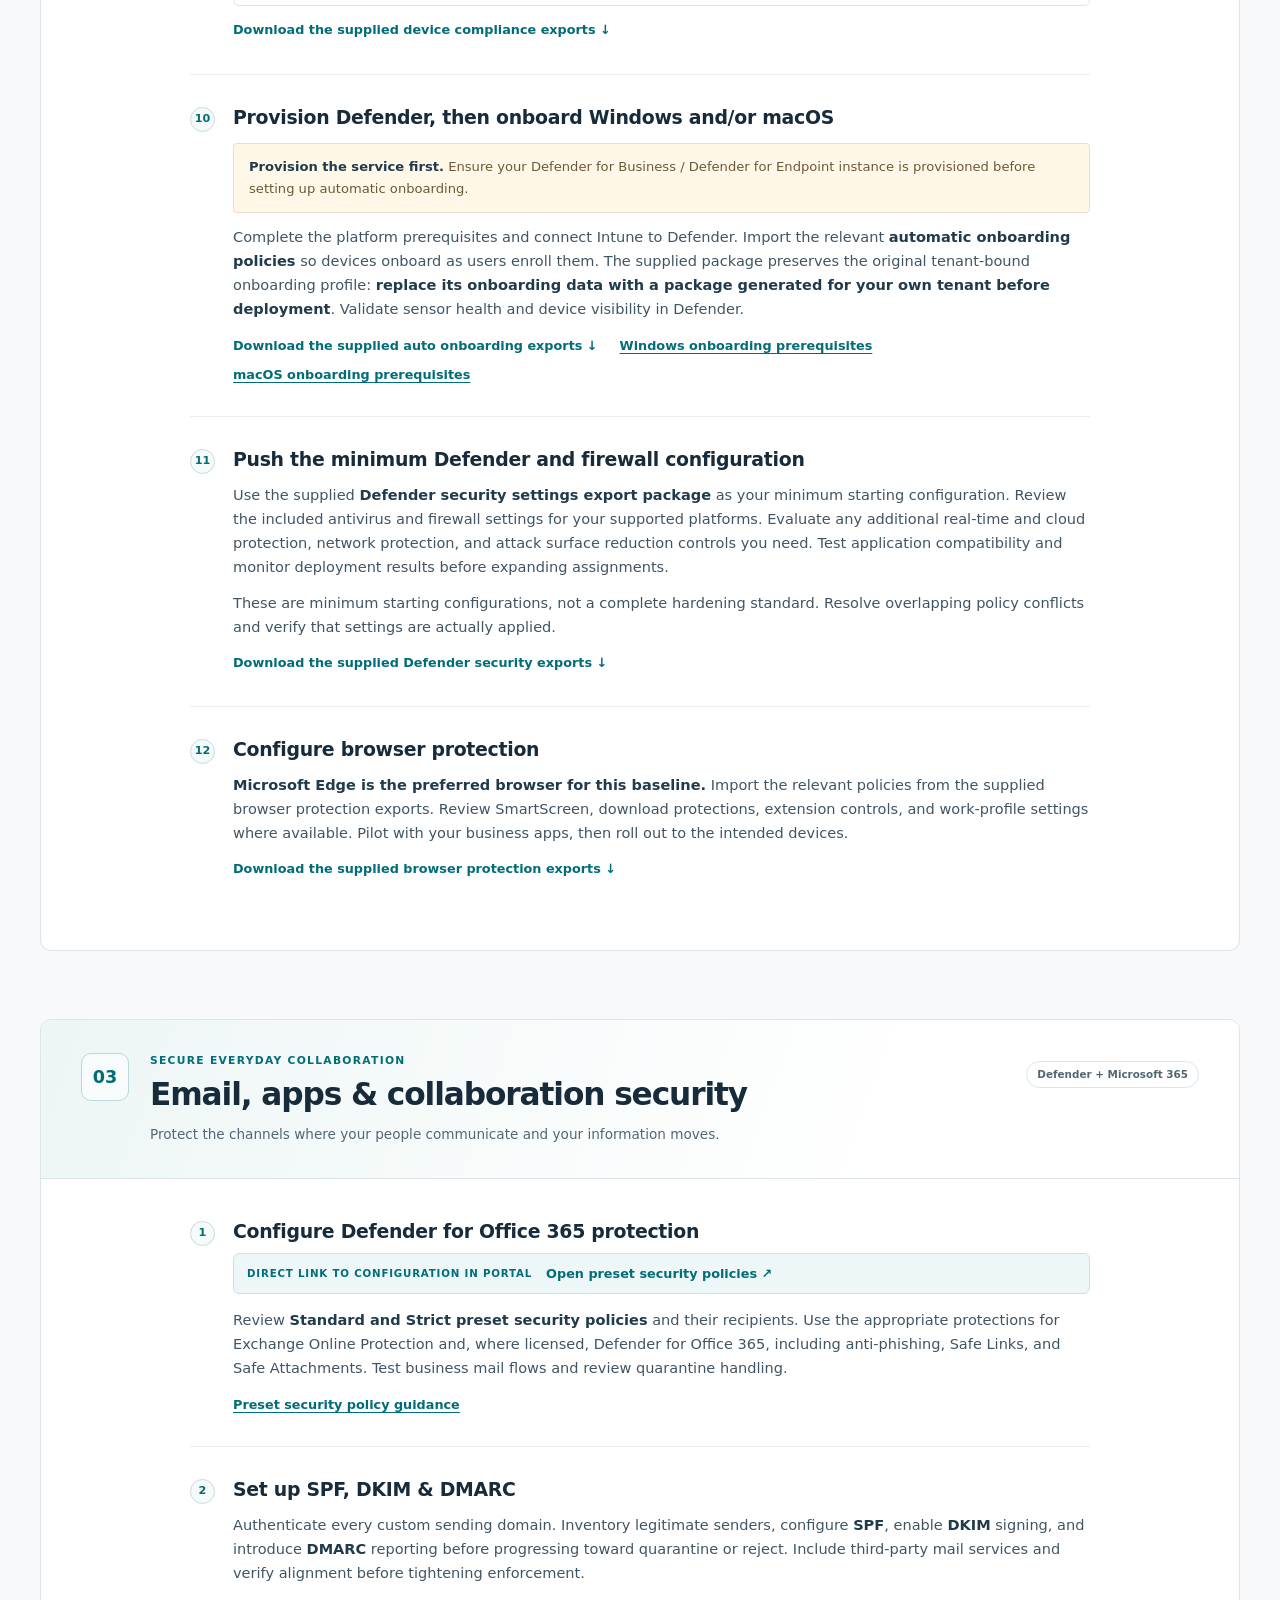
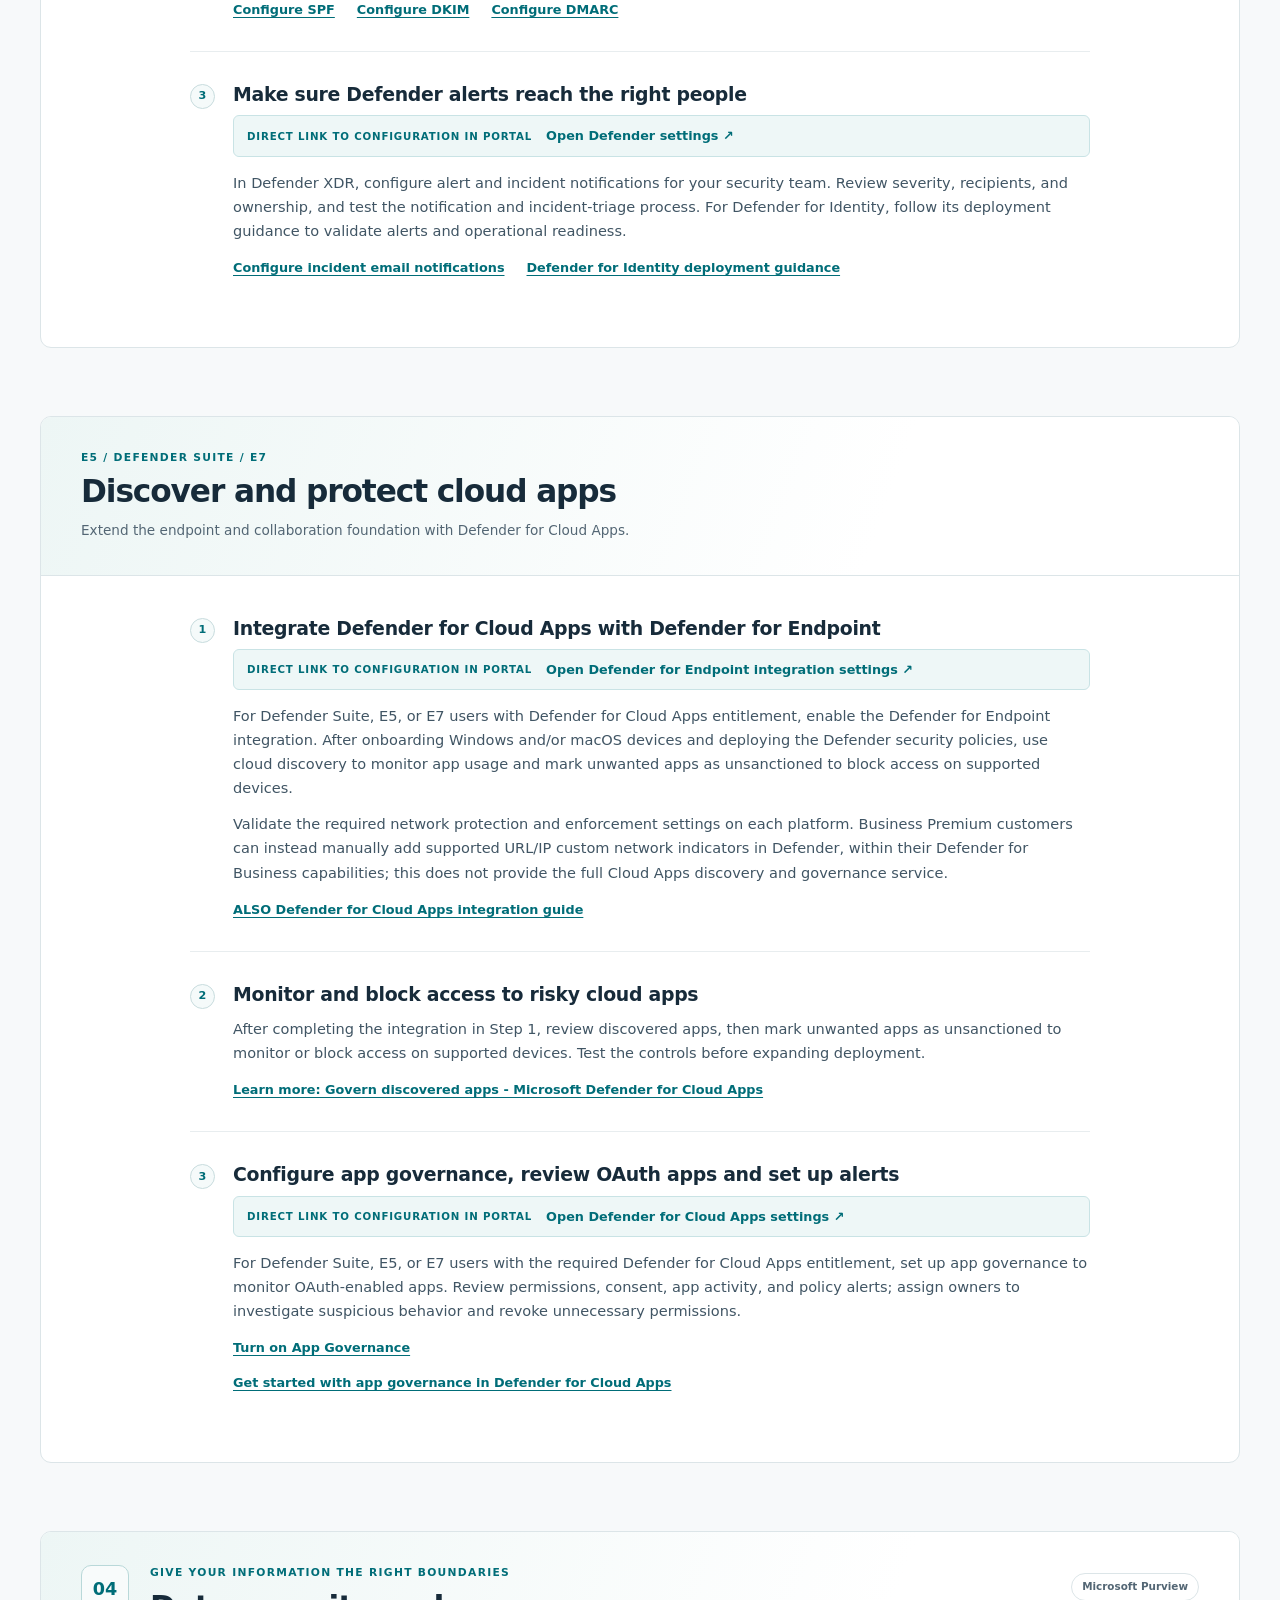
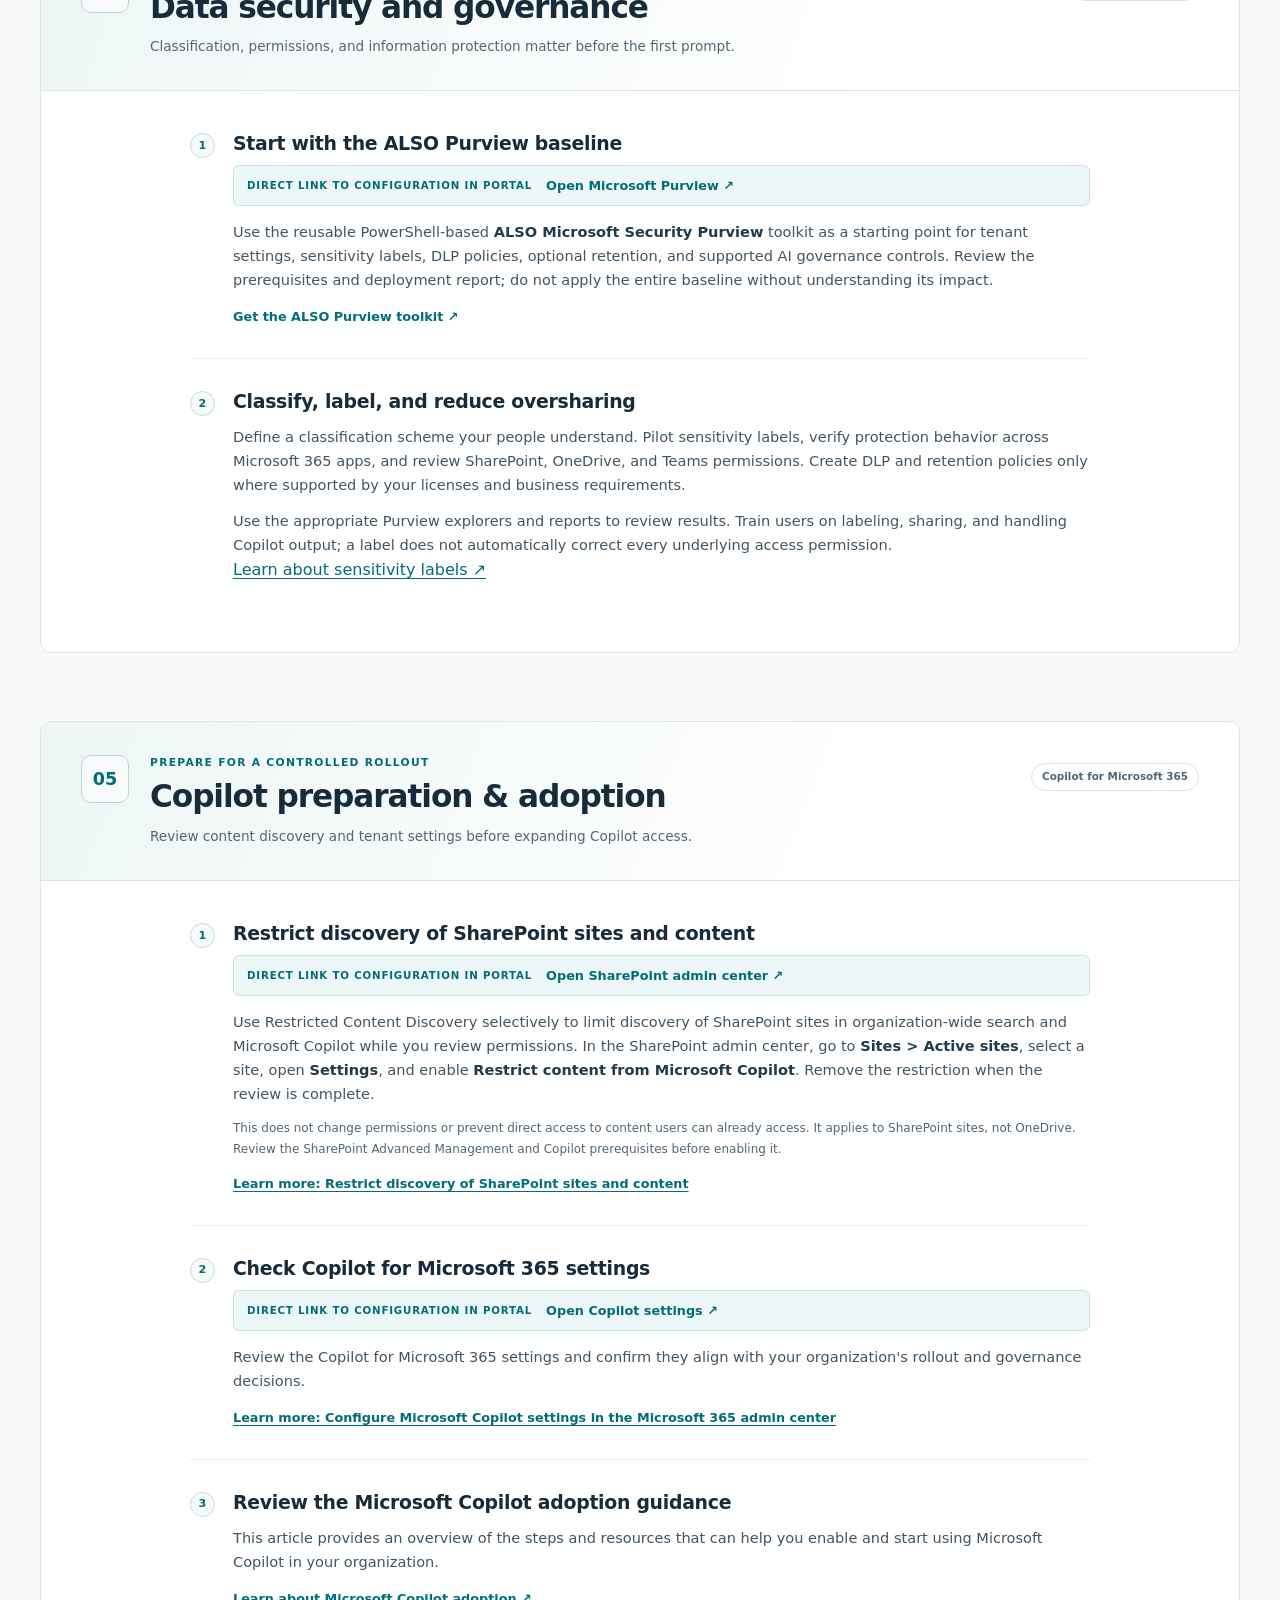
==== commit fdb73558: "Link readiness guide to Secure by Default Add a translated discovery and deployment callout above th" ====
--- a/site/index.html
+++ b/site/index.html
@@ -49,6 +49,10 @@
   </nav>
 
   <main id="main">
+    <aside class="discovery-banner section-width">
+      <span>Automated discovery and deployment?</span>
+      <a href="https://coc-ms.github.io/ALSO-Microsoft-Security-SecureByDefault/">Check out our script here.</a>
+    </aside>
     <section class="hero section-width" id="overview" aria-labelledby="hero-title">
       <div class="hero-copy">
         <p class="eyebrow"><span class="status-dot" aria-hidden="true"></span> Secure foundations. Confident AI adoption.</p>
--- a/site/styles.css
+++ b/site/styles.css
@@ -39,6 +39,9 @@
 .language-selector select { max-width: 8.5rem; border: 0; background: transparent; color: inherit; font: inherit; cursor: pointer; }
 .language-selector select:focus-visible { outline: 3px solid #1386c0; outline-offset: 5px; border-radius: 3px; }
 .translation-note { color: var(--muted); font-size: .8rem; margin-bottom: 24px; }
+.discovery-banner { display: flex; flex-wrap: wrap; align-items: center; justify-content: center; gap: 4px .35em; margin-top: 20px; padding: 11px 18px; border: 1px solid #c9e2dd; border-radius: 7px; background: #eef7f4; color: #375862; font-size: .86rem; text-align: center; }
+.discovery-banner a { font-weight: 650; text-decoration: none; }
+.discovery-banner a:hover { text-decoration: underline; }
 .brand { display: flex; align-items: center; gap: 16px; color: #172b3a; text-decoration: none; }
 .brand-logo { width: 112px; height: auto; flex: 0 0 auto; }
 .brand-divider { width: 1px; height: 27px; background: var(--line); }
@@ -218,6 +221,7 @@
   .brand-logo { width: 88px; }
   .preview-badge { font-size: .58rem; padding: 2px 6px; }
   .brand { flex-wrap: wrap; }
+  .discovery-banner { margin-top: 14px; padding: 10px 12px; font-size: .8rem; }
   .language-selector { padding: 0; }
   .chapter-nav a { font-size: .75rem; }
   .nav-inner { gap: 21px; }
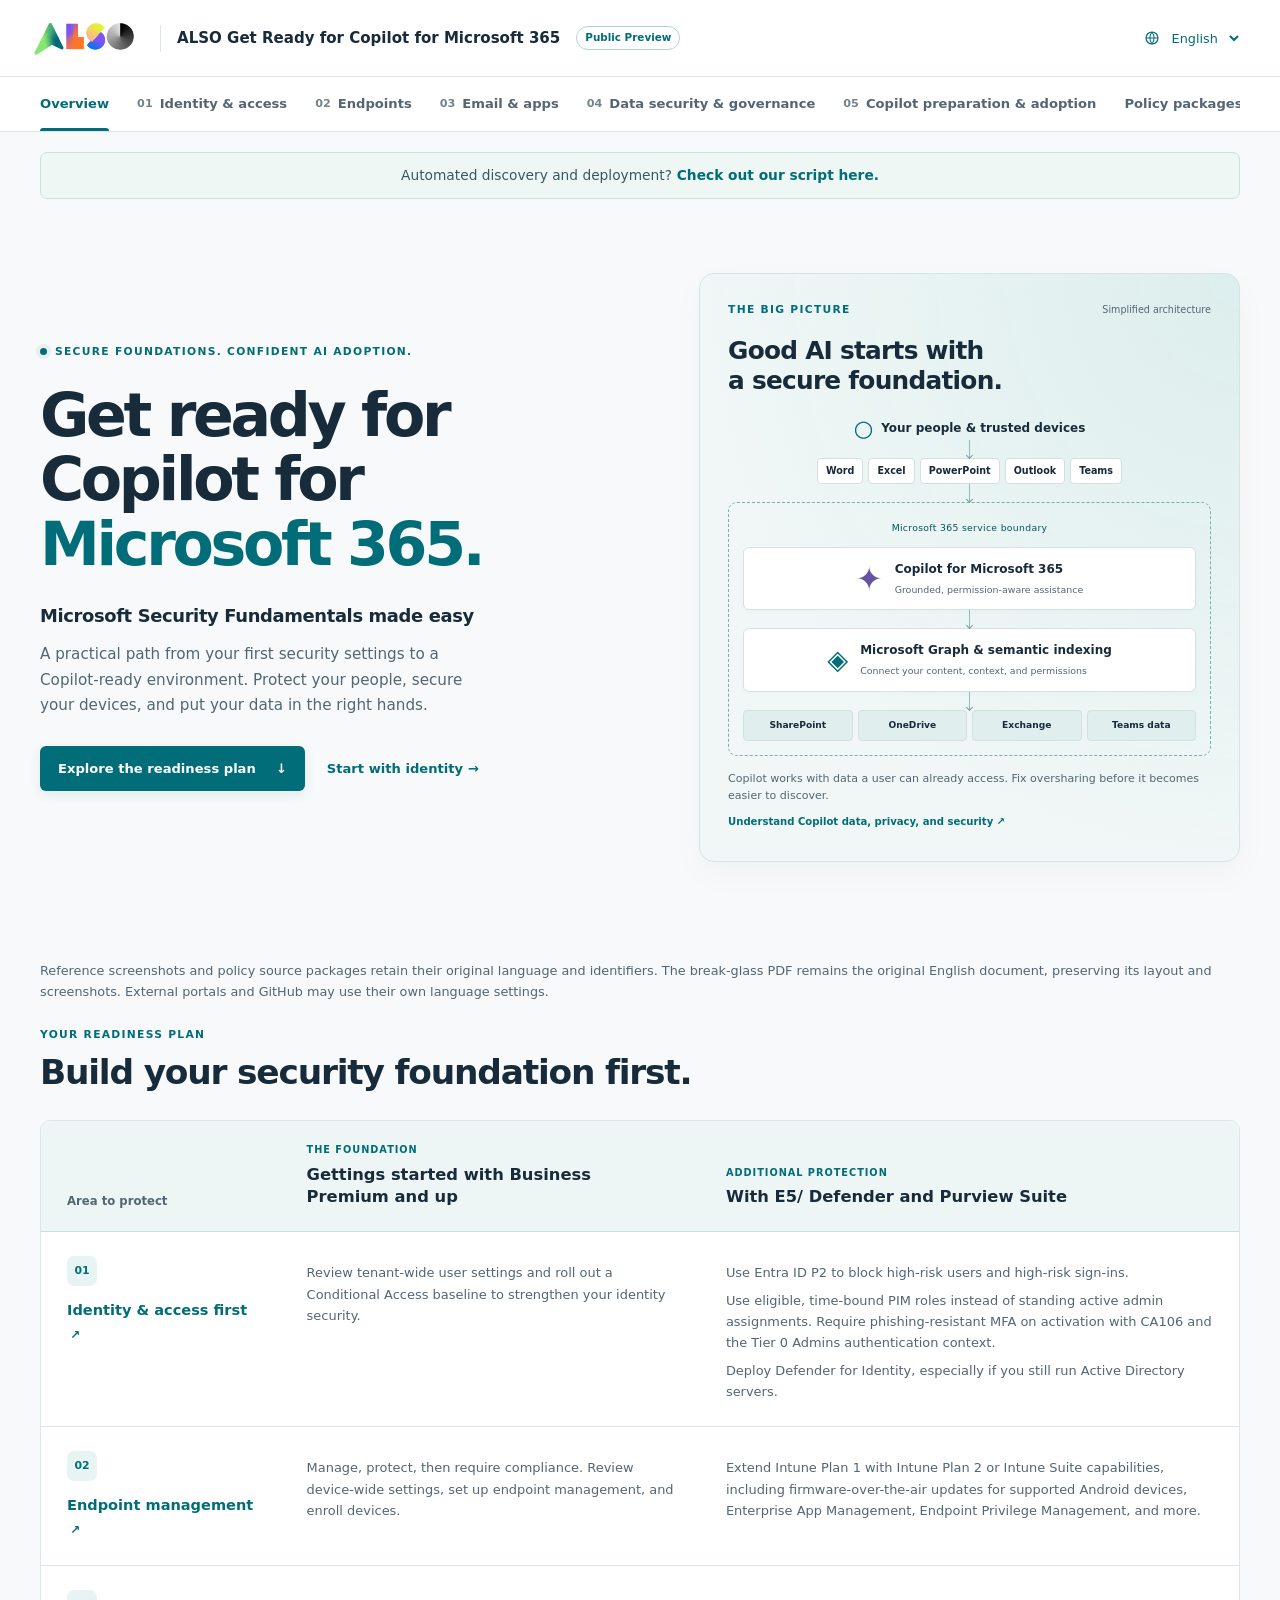
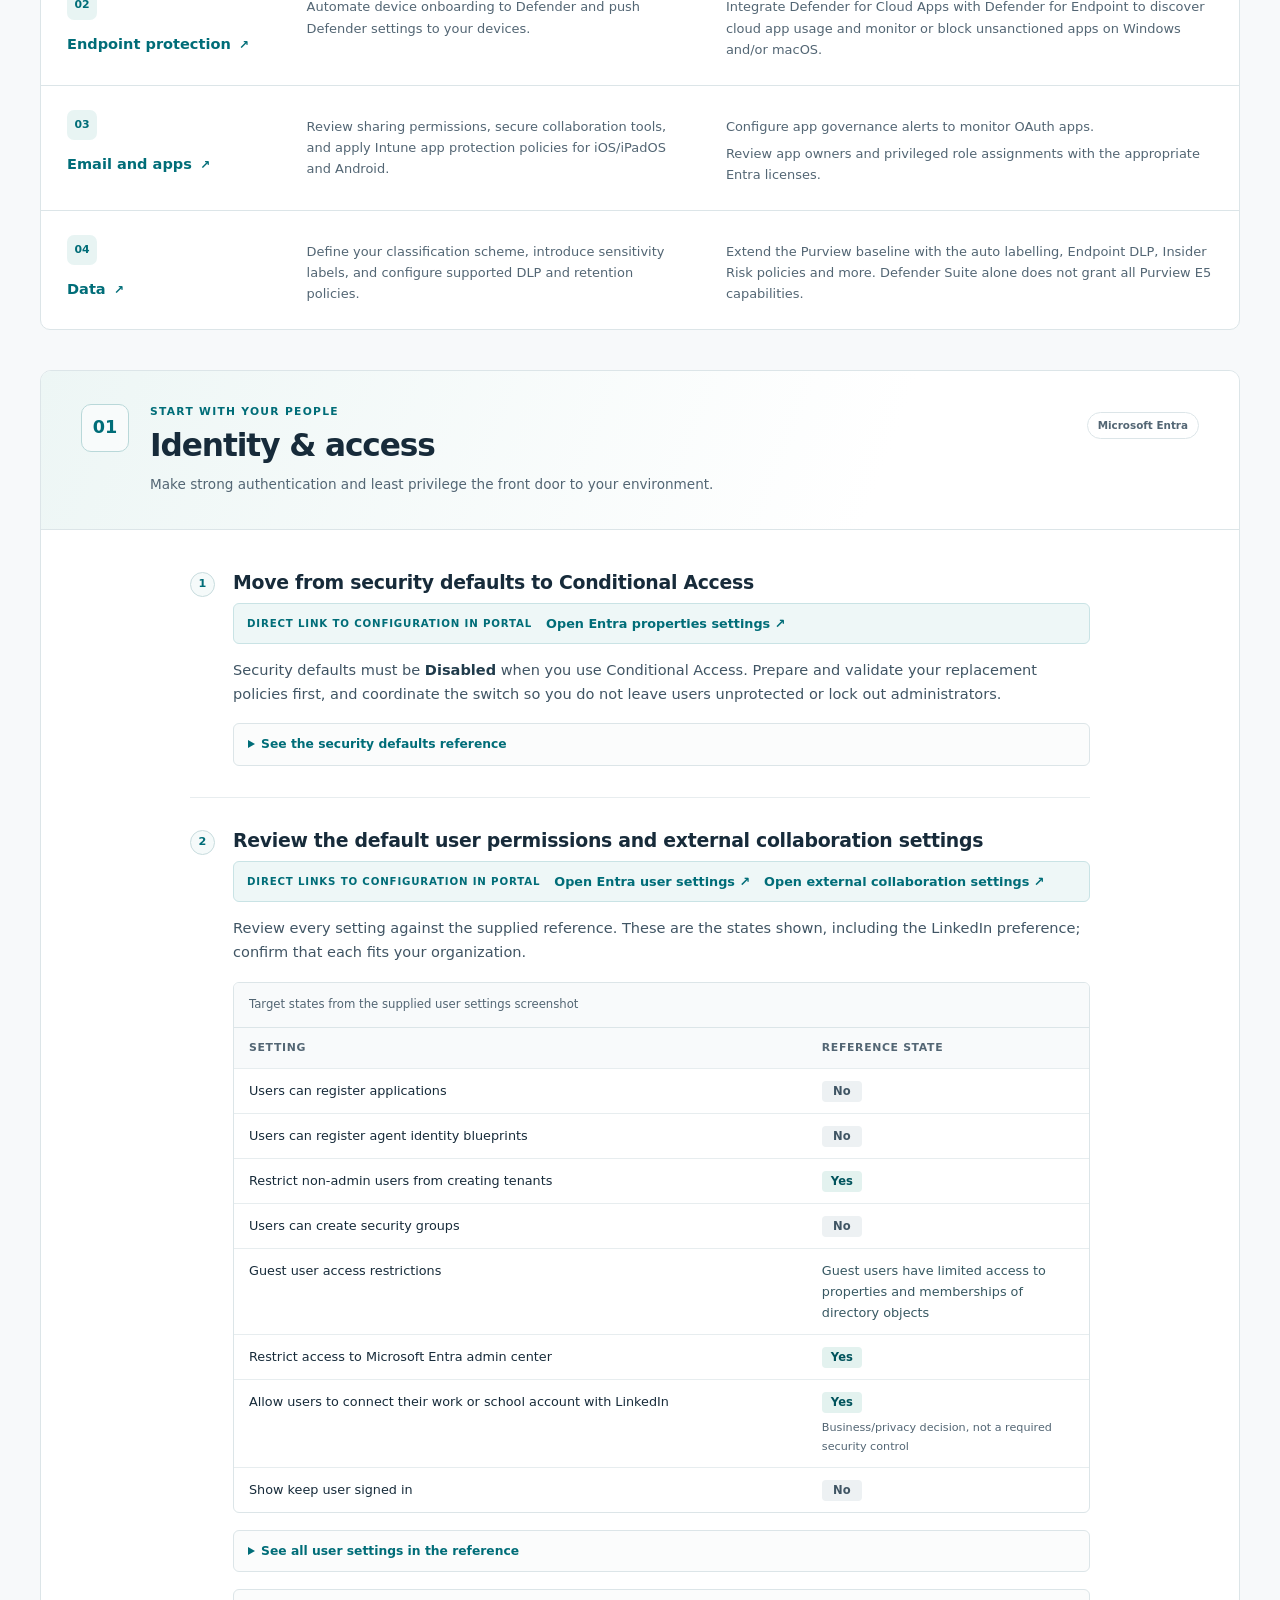
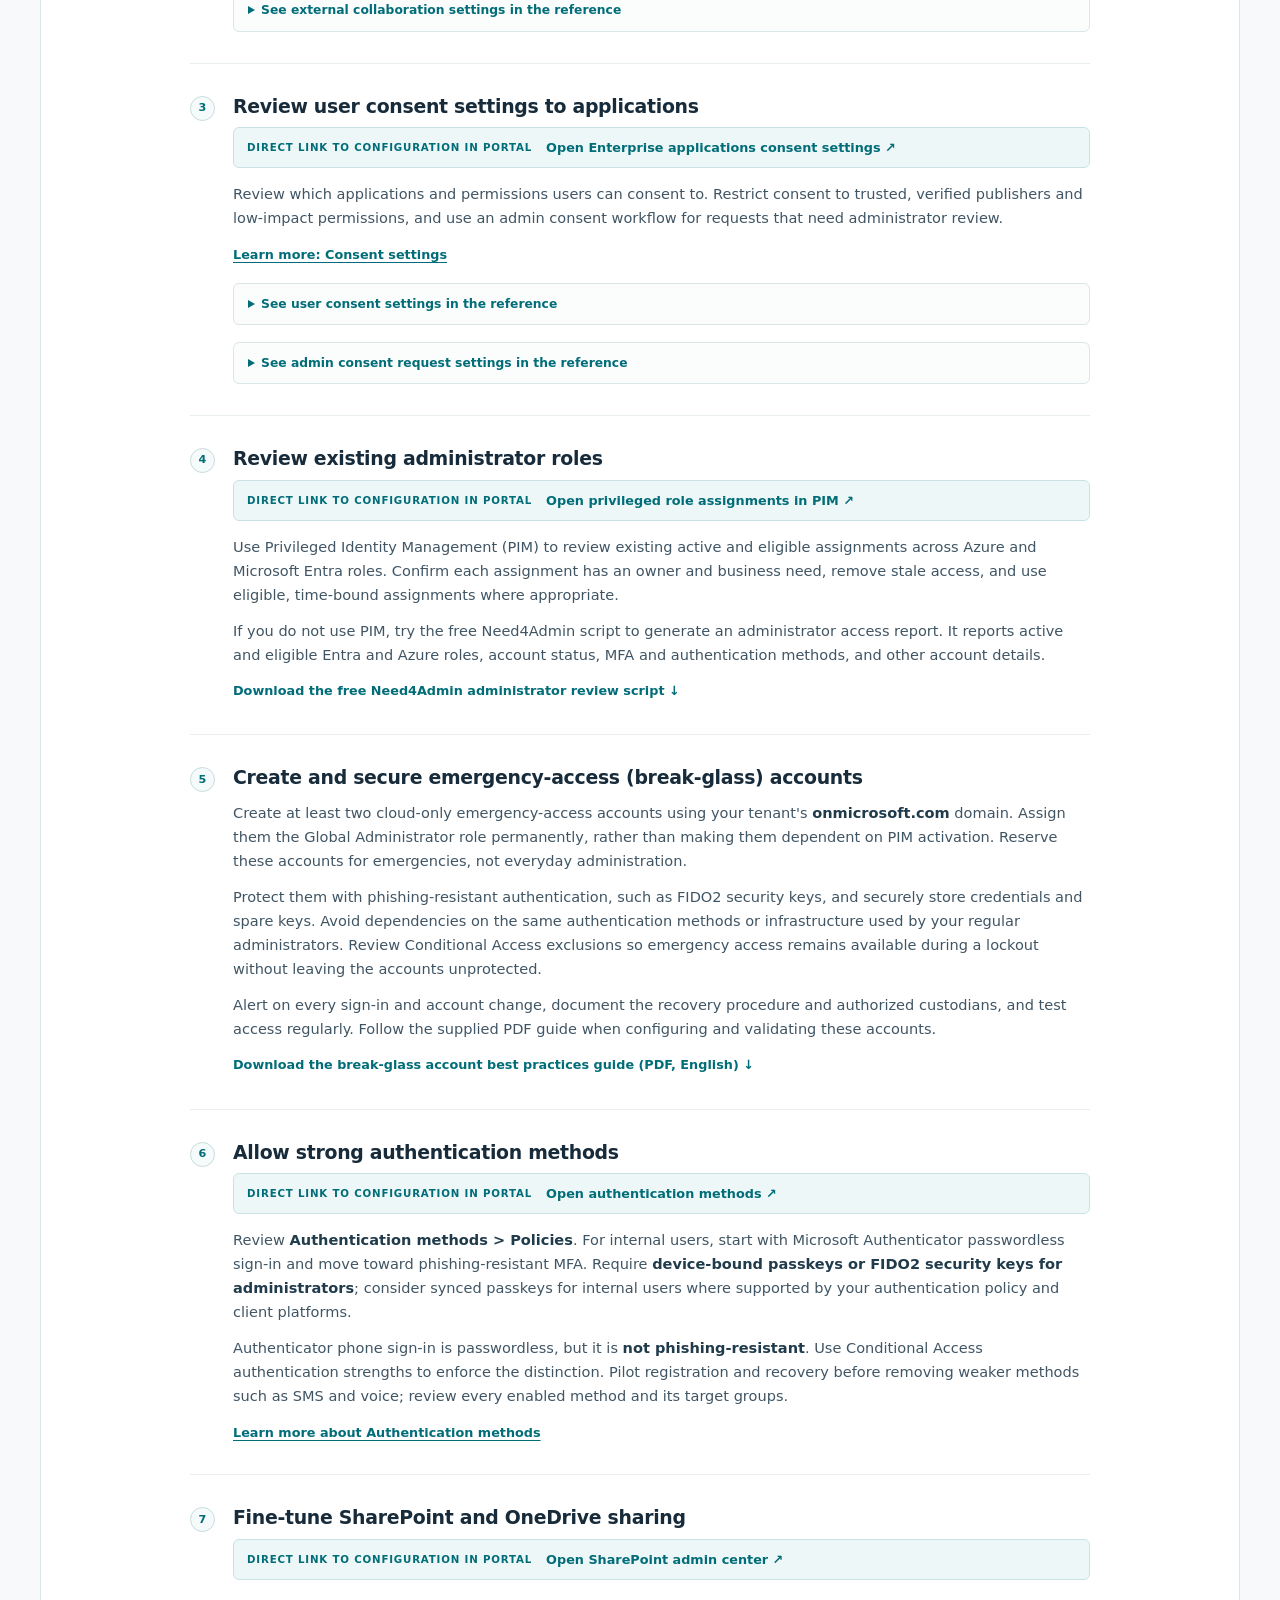
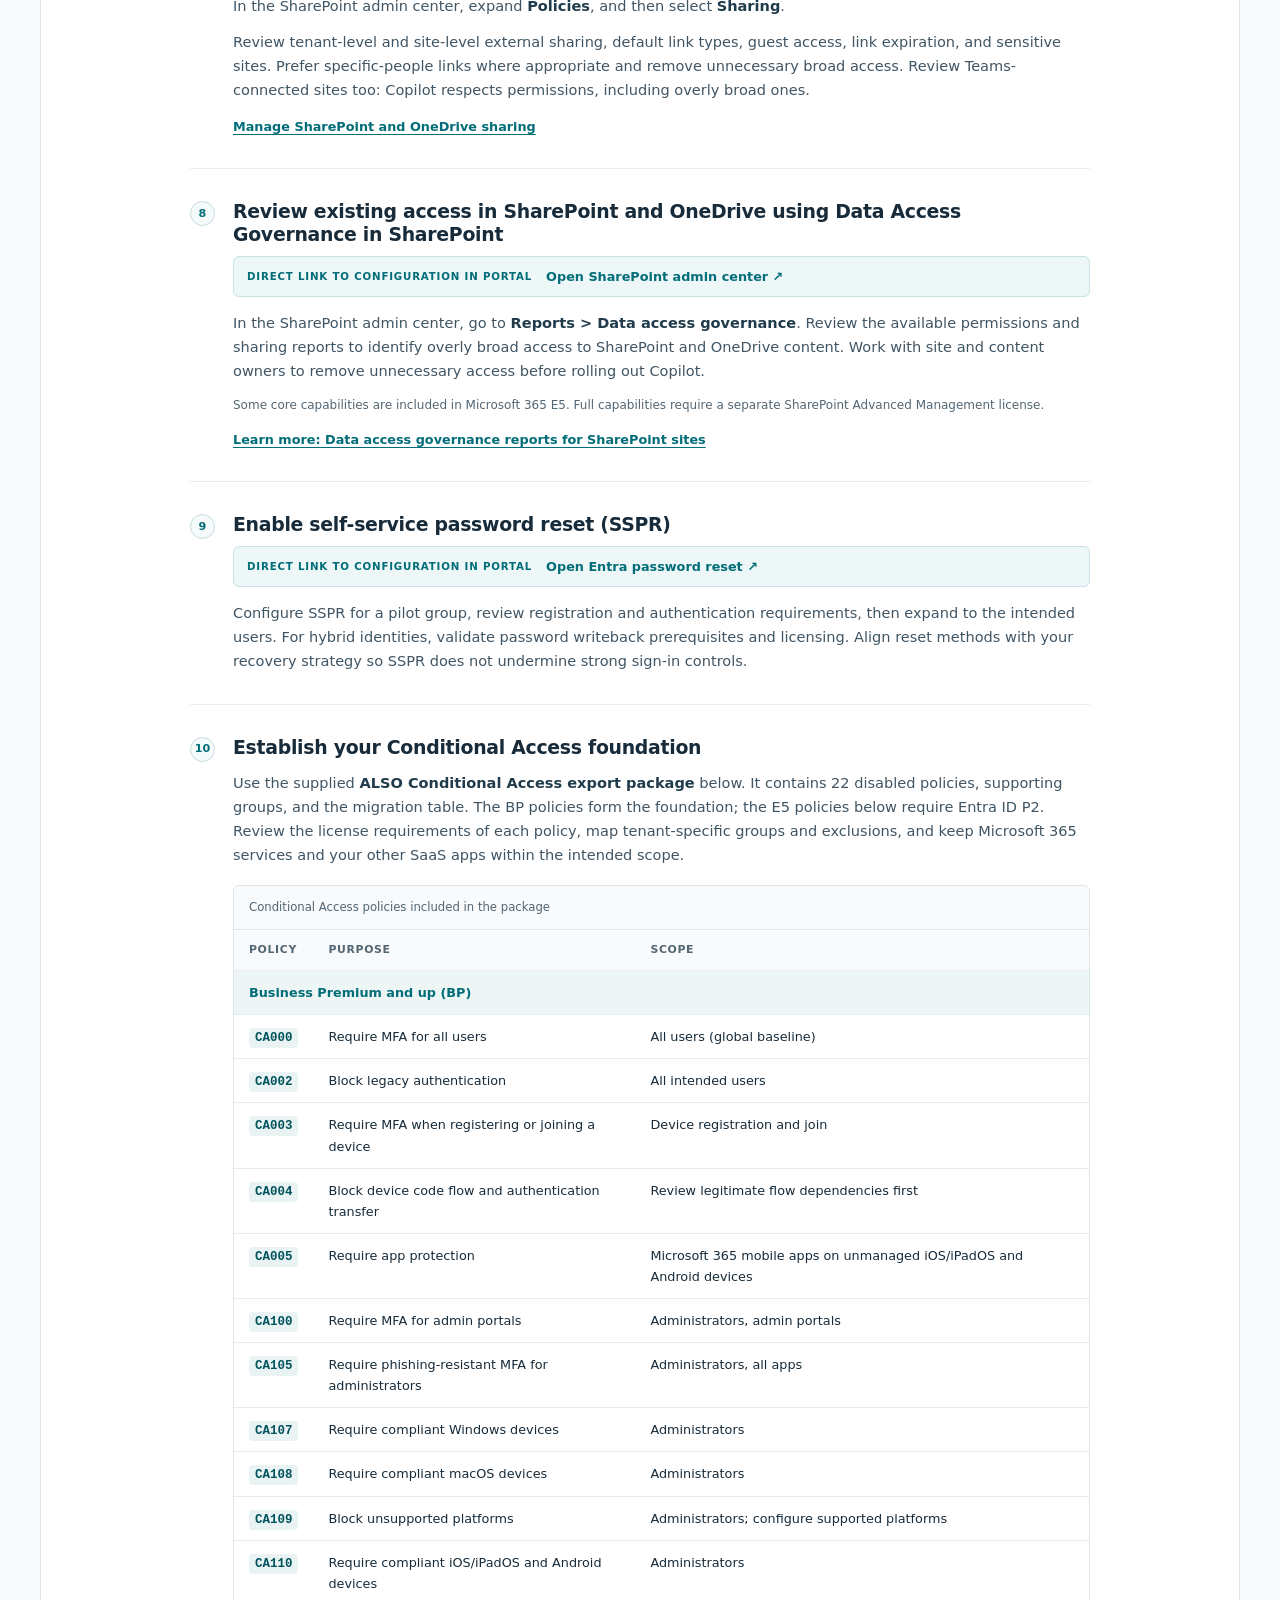
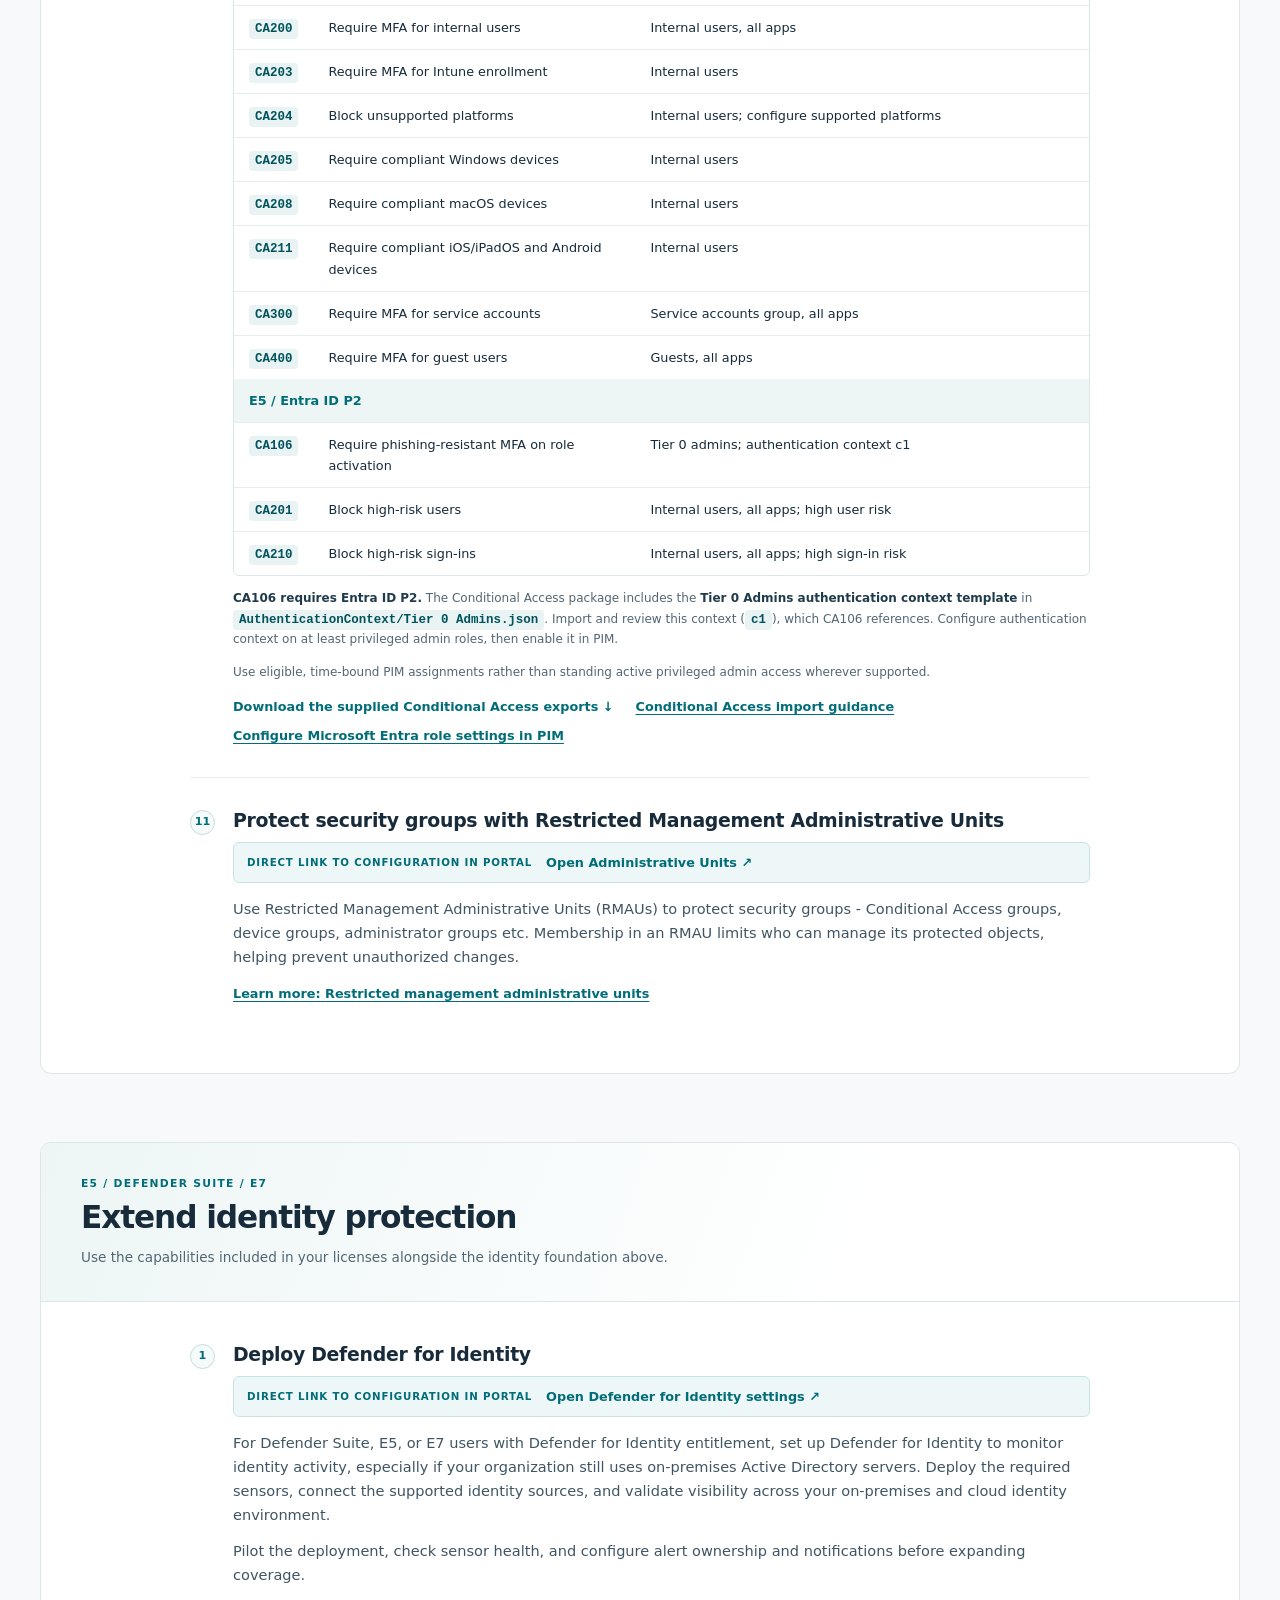
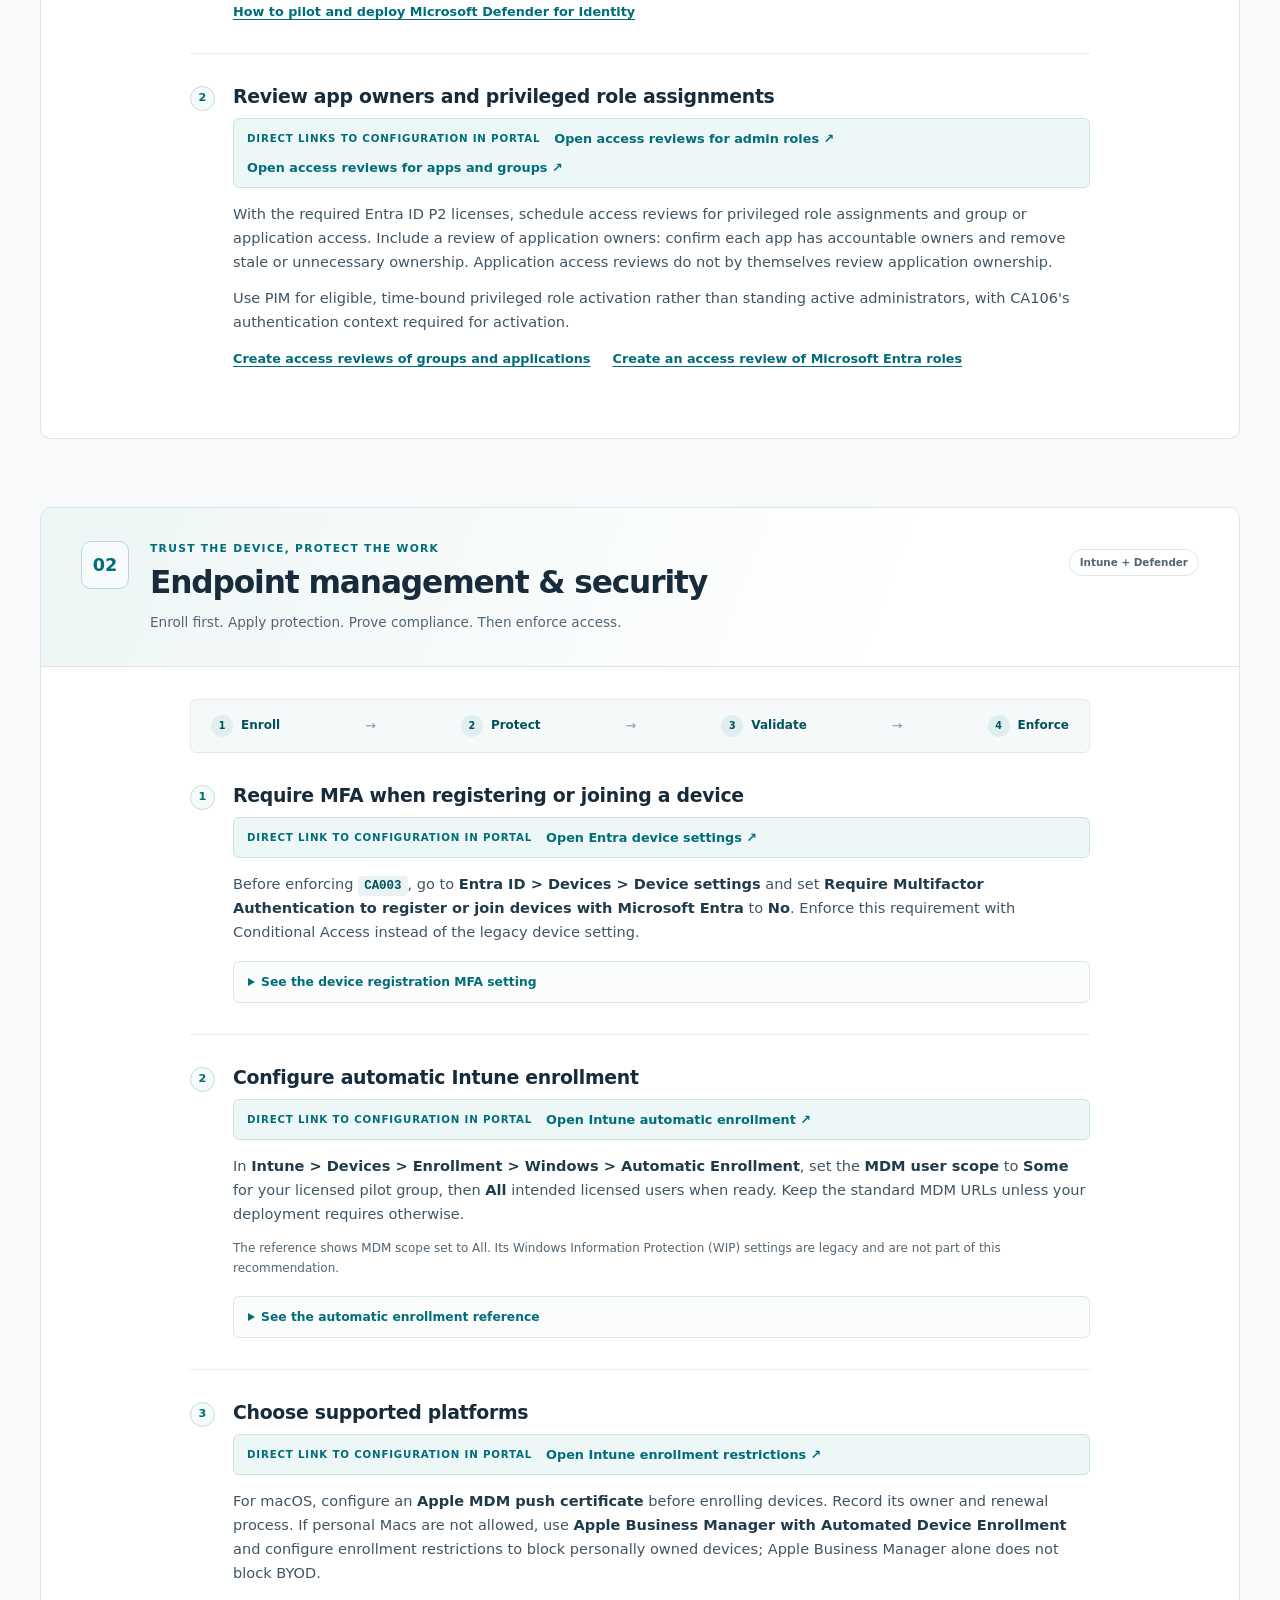
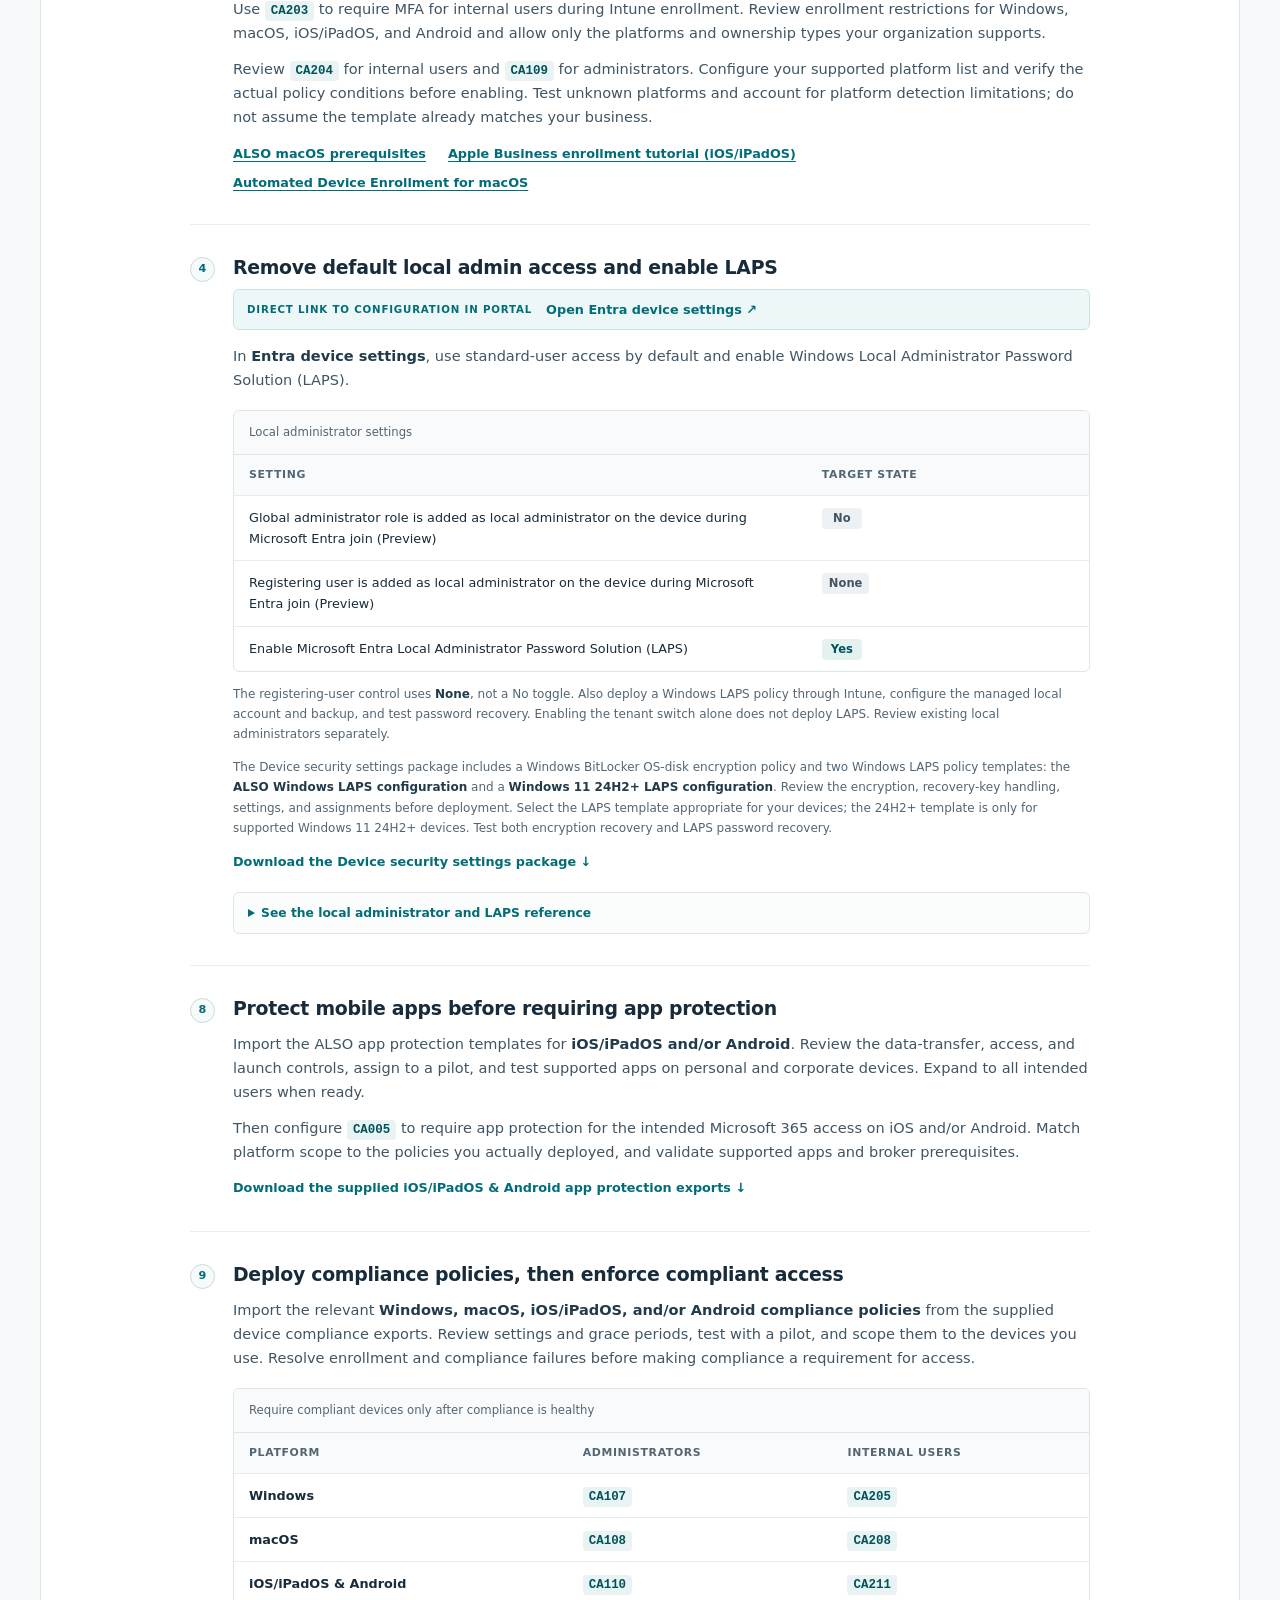
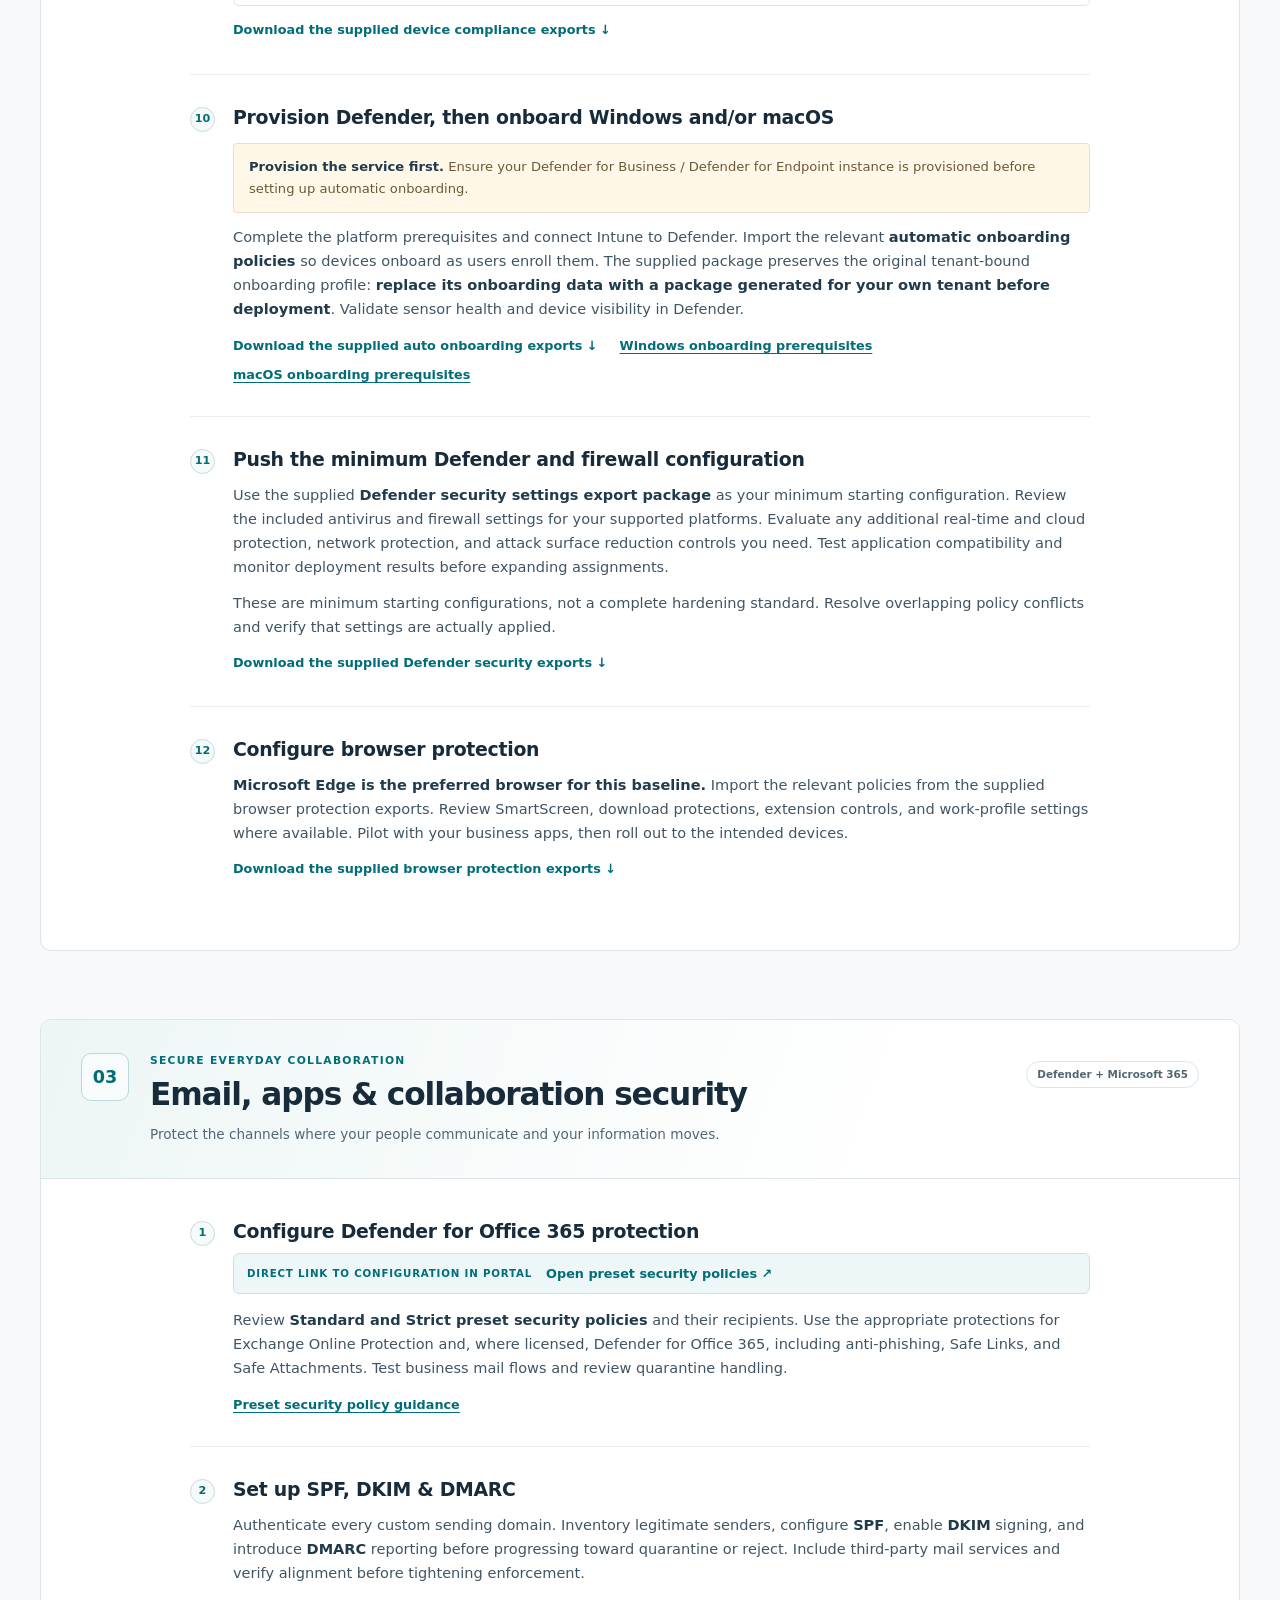
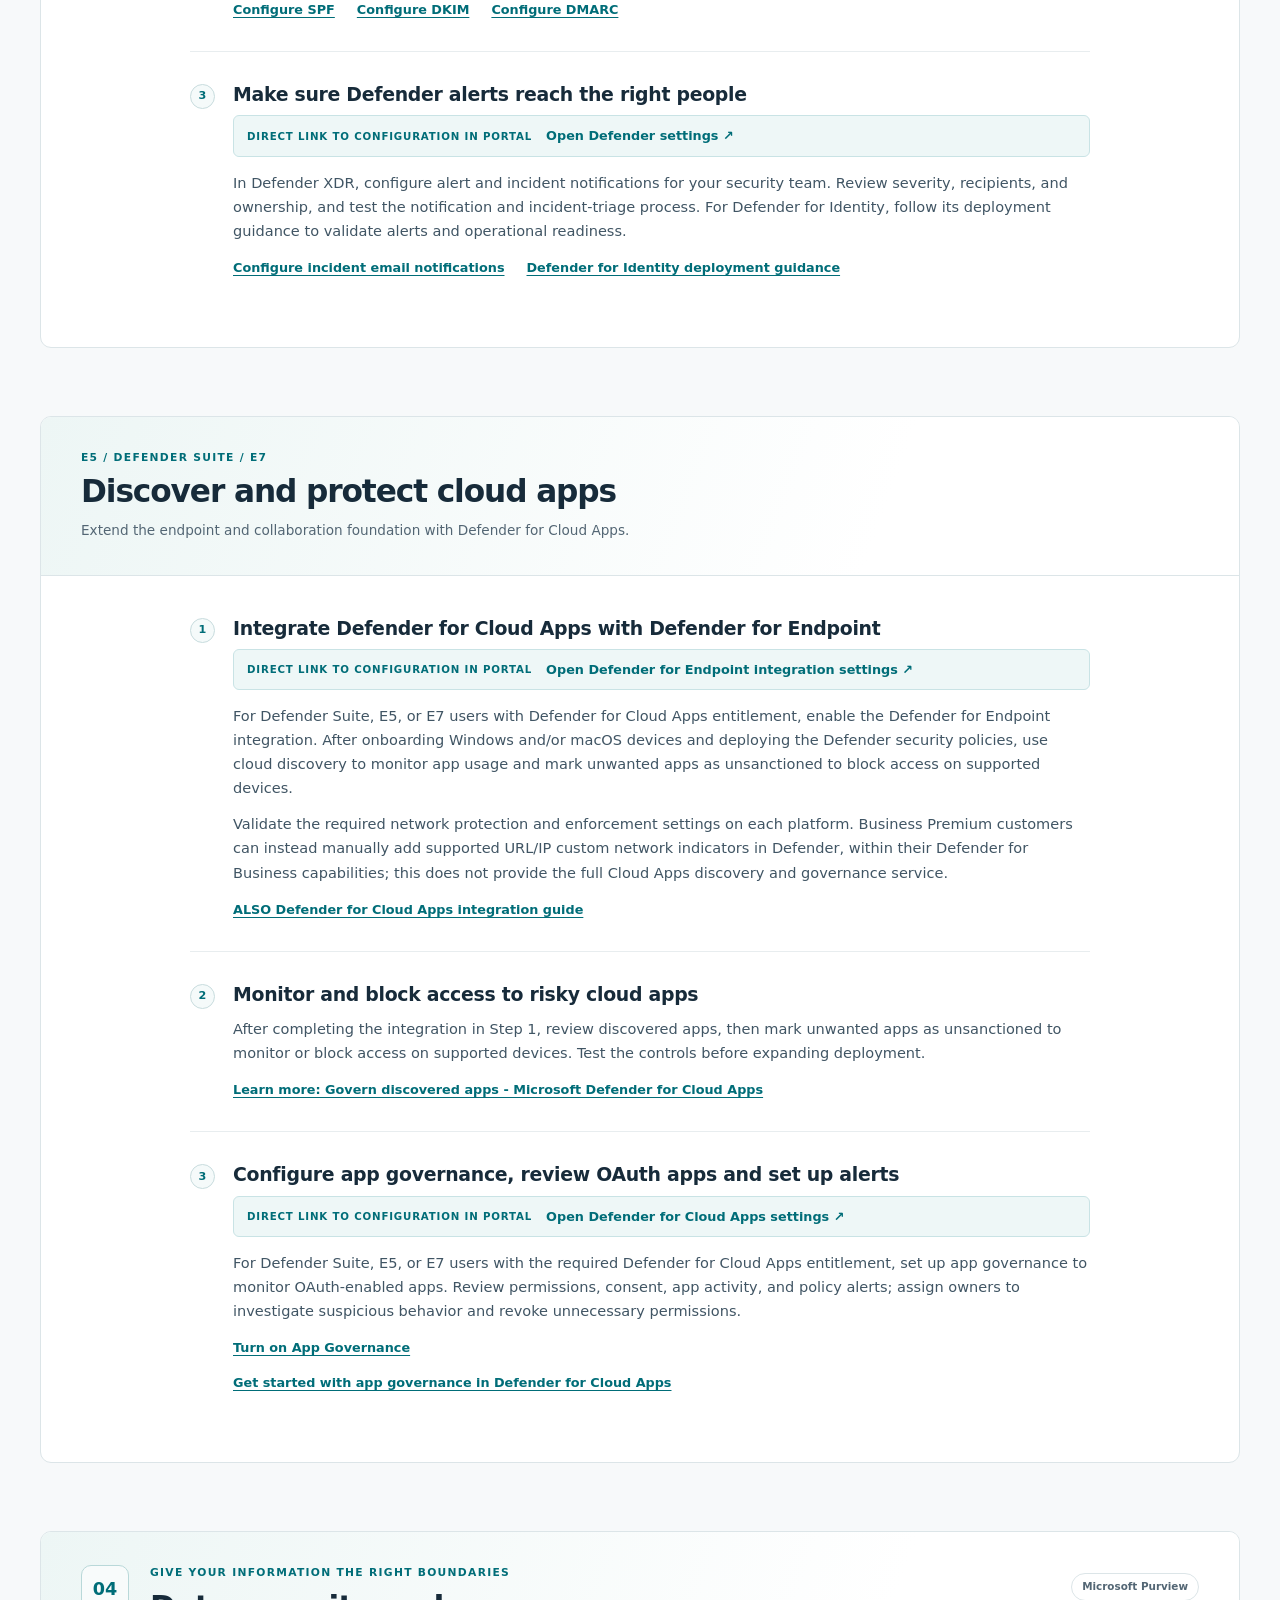
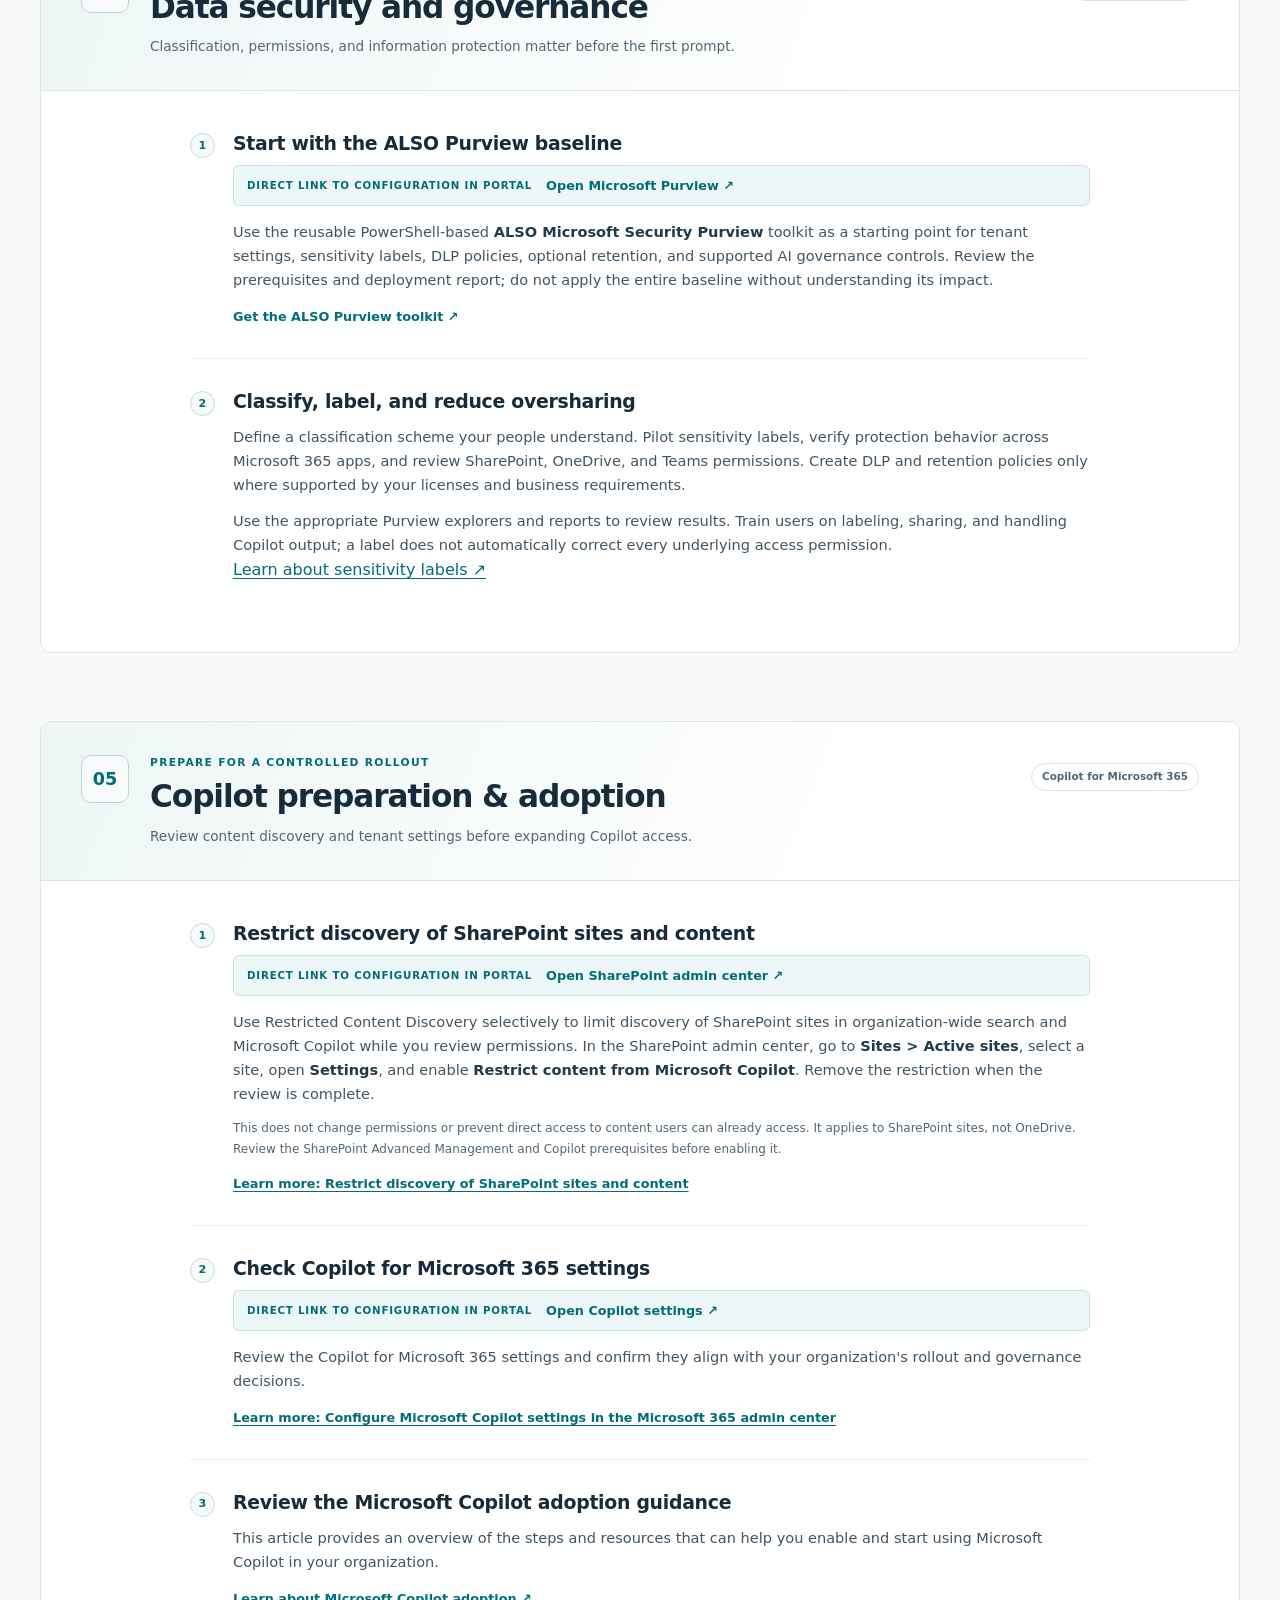
==== commit c2289b42: "Fix App Governance activation link Co-authored-by: Copilot App <223556219+Copilot@users.noreply.gith" ====
--- a/site/index.html
+++ b/site/index.html
@@ -430,7 +430,7 @@
             <h3>Configure app governance, review OAuth apps and set up alerts</h3>
             <div class="portal-links"><span class="portal-tag">Direct link to configuration in portal</span><a class="resource-link" href="https://security.microsoft.com/cloudapps/settings">Open Defender for Cloud Apps settings <span aria-hidden="true">&#8599;</span></a></div>
             <p>For Defender Suite, E5, or E7 users with the required Defender for Cloud Apps entitlement, set up app governance to monitor OAuth-enabled apps. Review permissions, consent, app activity, and policy alerts; assign owners to investigate suspicious behavior and revoke unnecessary permissions.</p>
-            <div class="resource-links"><a href="https://security.microsoft.com/cloudapps/settings">Turn on App Governance</a></div>
+            <div class="resource-links"><a href="https://security.microsoft.com/cloudapps/settings?tabid=activateAppG">Turn on App Governance</a></div>
             <div class="resource-links"><a href="https://learn.microsoft.com/en-us/defender-cloud-apps/app-governance-get-started">Get started with app governance in Defender for Cloud Apps</a></div>
           </div>
         </article>
